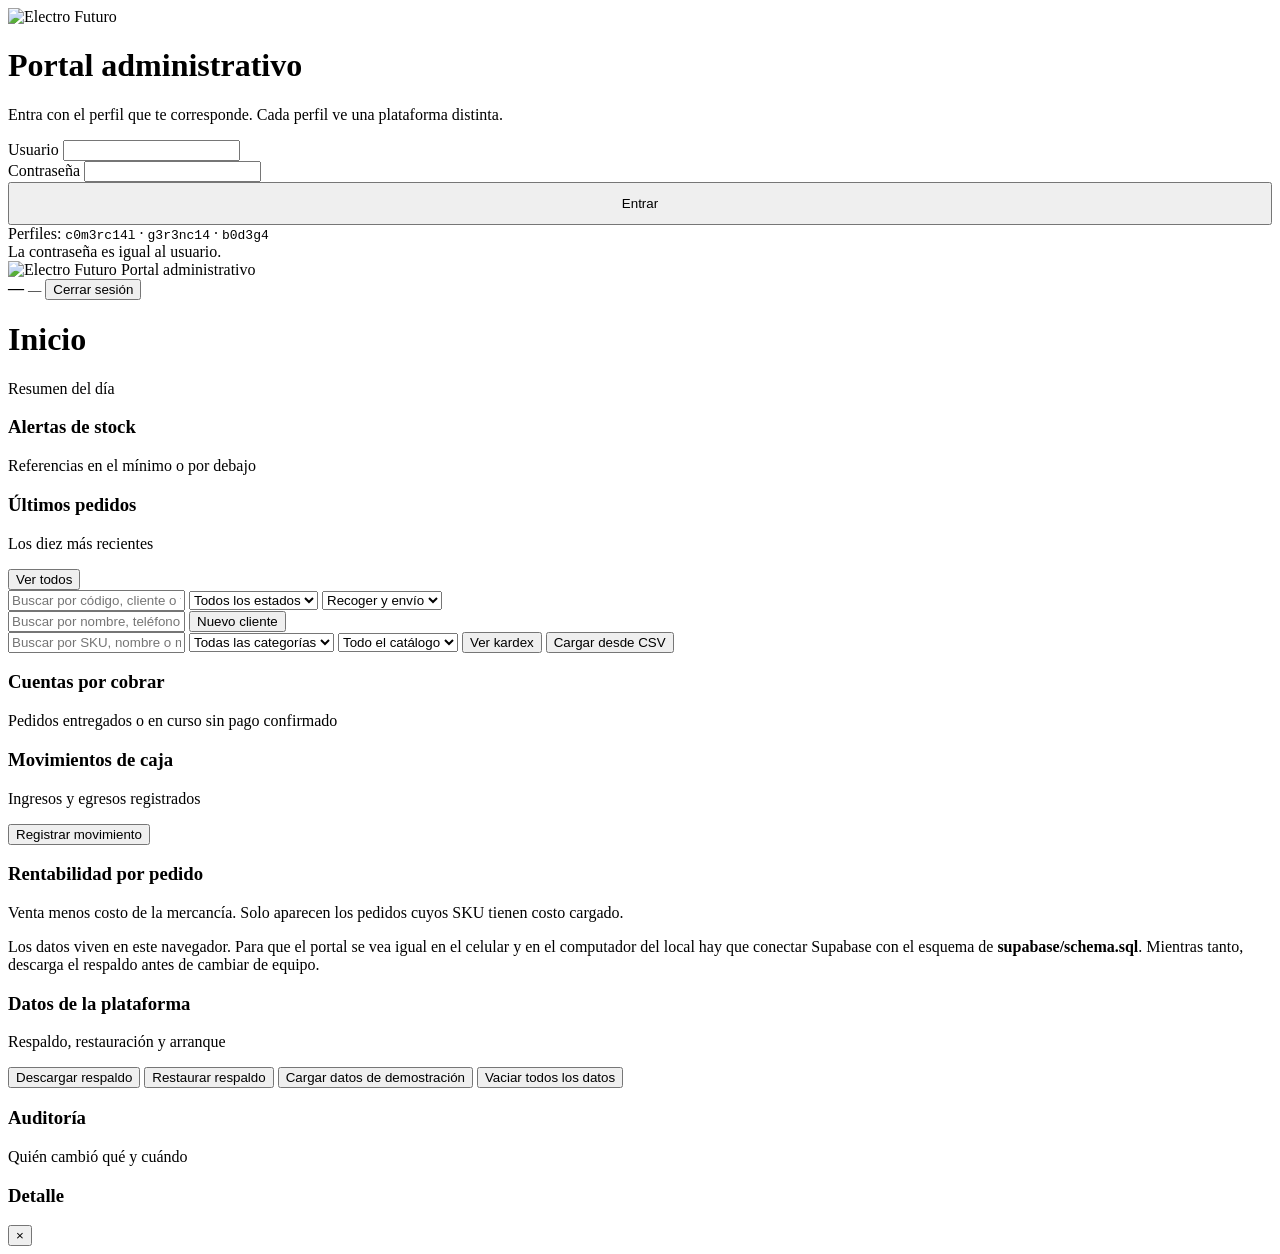
==== admin.html @ 3d5e19df "Add files via upload" ====
<!DOCTYPE html>
<html lang="es-CO">
<head>
<meta charset="UTF-8">
<meta name="viewport" content="width=device-width,initial-scale=1">
<meta name="robots" content="noindex,nofollow">
<title>Portal administrativo — Electro Futuro</title>
<link rel="icon" href="data:image/svg+xml,<svg xmlns='http://www.w3.org/2000/svg' viewBox='0 0 100 100'><circle cx='50' cy='50' r='48' fill='%2319C1D6'/><path d='M56 14 30 56h16l-4 30 28-44H54z' fill='white'/></svg>">
<link rel="preconnect" href="https://fonts.googleapis.com">
<link rel="preconnect" href="https://fonts.gstatic.com" crossorigin>
<link href="https://fonts.googleapis.com/css2?family=Space+Grotesk:wght@500;700&family=Inter:wght@400;500;600&family=JetBrains+Mono:wght@400;500&display=swap" rel="stylesheet">
<link rel="stylesheet" href="assets/css/portales.css">
</head>
<body>

<!-- ==================== INGRESO ==================== -->
<div class="acceso" id="acceso">
  <div class="acceso-caja">
    <img src="assets/img/marca/logo-nav.webp" alt="Electro Futuro">
    <h1>Portal administrativo</h1>
    <p>Entra con el perfil que te corresponde. Cada perfil ve una plataforma distinta.</p>
    <div class="acceso-error" id="acceso-error"></div>
    <div class="campo">
      <label for="u">Usuario</label>
      <input type="text" id="u" autocomplete="username" autocapitalize="off" spellcheck="false">
    </div>
    <div class="campo">
      <label for="c">Contraseña</label>
      <input type="password" id="c" autocomplete="current-password">
    </div>
    <button class="btn btn-p" id="entrar" style="width:100%;padding:12px">Entrar</button>
    <div class="pistas">
      Perfiles: <code>c0m3rc14l</code> · <code>g3r3nc14</code> · <code>b0d3g4</code><br>
      La contraseña es igual al usuario.
    </div>
  </div>
</div>

<!-- ==================== APLICACIÓN ==================== -->
<div class="app" id="app">
  <aside class="lateral">
    <div class="lateral-marca">
      <img src="assets/img/marca/logo-nav.webp" alt="Electro Futuro">
      <span>Portal administrativo</span>
    </div>
    <nav class="menu" id="menu"></nav>
    <div class="lateral-pie">
      <b id="s-nombre">—</b>
      <small id="s-rol">—</small>
      <button id="salir">Cerrar sesión</button>
    </div>
  </aside>

  <main class="principal">
    <header class="barra">
      <div>
        <h1 id="titulo">Inicio</h1>
        <p id="subtitulo">Resumen del día</p>
      </div>
      <div class="barra-acciones" id="acciones"></div>
    </header>
    <div class="contenido">

      <!-- INICIO -->
      <section class="vista activa" id="v-inicio">
        <div class="cifras" id="tablero"></div>
        <div class="tarjeta">
          <div class="tarjeta-cab"><div><h3>Alertas de stock</h3>
            <p>Referencias en el mínimo o por debajo</p></div></div>
          <div class="tarjeta-cuerpo pegado tabla-cont" id="tabla-alertas"></div>
        </div>
        <div class="tarjeta">
          <div class="tarjeta-cab"><div><h3>Últimos pedidos</h3>
            <p>Los diez más recientes</p></div>
            <button class="btn btn-l btn-x" data-ir="pedidos">Ver todos</button></div>
          <div class="tarjeta-cuerpo pegado tabla-cont" id="tabla-ultimos"></div>
        </div>
      </section>

      <!-- PEDIDOS -->
      <section class="vista" id="v-pedidos">
        <div class="filtros-fila">
          <input type="text" class="busca" id="q-pedidos" placeholder="Buscar por código, cliente o teléfono">
          <select id="f-estado" style="max-width:210px"><option value="">Todos los estados</option></select>
          <select id="f-entrega" style="max-width:180px">
            <option value="">Recoger y envío</option>
            <option value="recoger">Solo recoger</option>
            <option value="envio">Solo envío</option>
          </select>
        </div>
        <div class="tarjeta"><div class="tarjeta-cuerpo pegado tabla-cont" id="tabla-pedidos"></div></div>
      </section>

      <!-- CLIENTES -->
      <section class="vista" id="v-clientes">
        <div class="filtros-fila">
          <input type="text" class="busca" id="q-clientes" placeholder="Buscar por nombre, teléfono o documento">
          <button class="btn btn-p btn-x" id="nuevo-cliente">Nuevo cliente</button>
        </div>
        <div class="tarjeta"><div class="tarjeta-cuerpo pegado tabla-cont" id="tabla-clientes"></div></div>
      </section>

      <!-- INVENTARIO -->
      <section class="vista" id="v-inventario">
        <div class="aviso info" id="aviso-inventario"></div>
        <div class="filtros-fila">
          <input type="text" class="busca" id="q-inv" placeholder="Buscar por SKU, nombre o marca">
          <select id="f-cat-inv" style="max-width:190px"><option value="">Todas las categorías</option></select>
          <select id="f-inv" style="max-width:200px">
            <option value="">Todo el catálogo</option>
            <option value="alta">Con inventario</option>
            <option value="sin">Sin dar de alta</option>
            <option value="bajo">Bajo el mínimo</option>
          </select>
          <button class="btn btn-l btn-x" id="kardex-todo">Ver kardex</button>
          <button class="btn btn-l btn-x" id="importar-inv">Cargar desde CSV</button>
          <input type="file" id="archivo-csv" accept=".csv,text/csv" hidden>
        </div>
        <div class="tarjeta"><div class="tarjeta-cuerpo pegado tabla-cont" id="tabla-inv"></div></div>
      </section>

      <!-- CARTERA -->
      <section class="vista" id="v-cartera">
        <div class="cifras" id="cifras-cartera"></div>
        <div class="tarjeta">
          <div class="tarjeta-cab"><div><h3>Cuentas por cobrar</h3>
            <p>Pedidos entregados o en curso sin pago confirmado</p></div></div>
          <div class="tarjeta-cuerpo pegado tabla-cont" id="tabla-cartera"></div>
        </div>
      </section>

      <!-- FINANZAS -->
      <section class="vista" id="v-finanzas">
        <div class="cifras" id="cifras-finanzas"></div>
        <div class="tarjeta">
          <div class="tarjeta-cab">
            <div><h3>Movimientos de caja</h3><p>Ingresos y egresos registrados</p></div>
            <button class="btn btn-p btn-x" id="nuevo-mov">Registrar movimiento</button>
          </div>
          <div class="tarjeta-cuerpo pegado tabla-cont" id="tabla-caja"></div>
        </div>
        <div class="tarjeta">
          <div class="tarjeta-cab"><div><h3>Rentabilidad por pedido</h3>
            <p>Venta menos costo de la mercancía. Solo aparecen los pedidos cuyos SKU tienen costo cargado.</p></div></div>
          <div class="tarjeta-cuerpo pegado tabla-cont" id="tabla-margen"></div>
        </div>
      </section>

      <!-- GARANTÍAS -->
      <section class="vista" id="v-garantias">
        <div class="tarjeta"><div class="tarjeta-cuerpo pegado tabla-cont" id="tabla-garantias"></div></div>
      </section>

      <!-- AJUSTES -->
      <section class="vista" id="v-ajustes">
        <div class="aviso alerta">
          Los datos viven en este navegador. Para que el portal se vea igual en el
          celular y en el computador del local hay que conectar Supabase con el
          esquema de <b>supabase/schema.sql</b>. Mientras tanto, descarga el respaldo
          antes de cambiar de equipo.
        </div>
        <div class="tarjeta">
          <div class="tarjeta-cab"><div><h3>Datos de la plataforma</h3>
            <p>Respaldo, restauración y arranque</p></div></div>
          <div class="tarjeta-cuerpo">
            <div class="barra-acciones">
              <button class="btn btn-l" id="exportar">Descargar respaldo</button>
              <button class="btn btn-l" id="restaurar">Restaurar respaldo</button>
              <input type="file" id="archivo-json" accept=".json,application/json" hidden>
              <button class="btn btn-l" id="demo">Cargar datos de demostración</button>
              <button class="btn btn-d" id="vaciar">Vaciar todos los datos</button>
            </div>
          </div>
        </div>
        <div class="tarjeta">
          <div class="tarjeta-cab"><div><h3>Auditoría</h3>
            <p>Quién cambió qué y cuándo</p></div></div>
          <div class="tarjeta-cuerpo pegado tabla-cont" id="tabla-auditoria"></div>
        </div>
      </section>

    </div>
  </main>
</div>

<!-- ==================== PANEL DE DETALLE ==================== -->
<div class="velo" id="velo"></div>
<aside class="panel" id="panel" aria-label="Detalle">
  <div class="panel-cab">
    <div><h3 id="panel-titulo">Detalle</h3><p id="panel-sub"></p></div>
    <button class="cerrar-x" id="panel-cerrar" aria-label="Cerrar">×</button>
  </div>
  <div class="panel-cuerpo" id="panel-cuerpo"></div>
  <div class="panel-pie" id="panel-pie"></div>
</aside>

<div class="aviso-flotante" id="aviso-flotante"></div>

<script src="assets/js/config.js"></script>
<script src="assets/js/datos.js"></script>
<script src="assets/js/admin.js"></script>
</body>
</html>
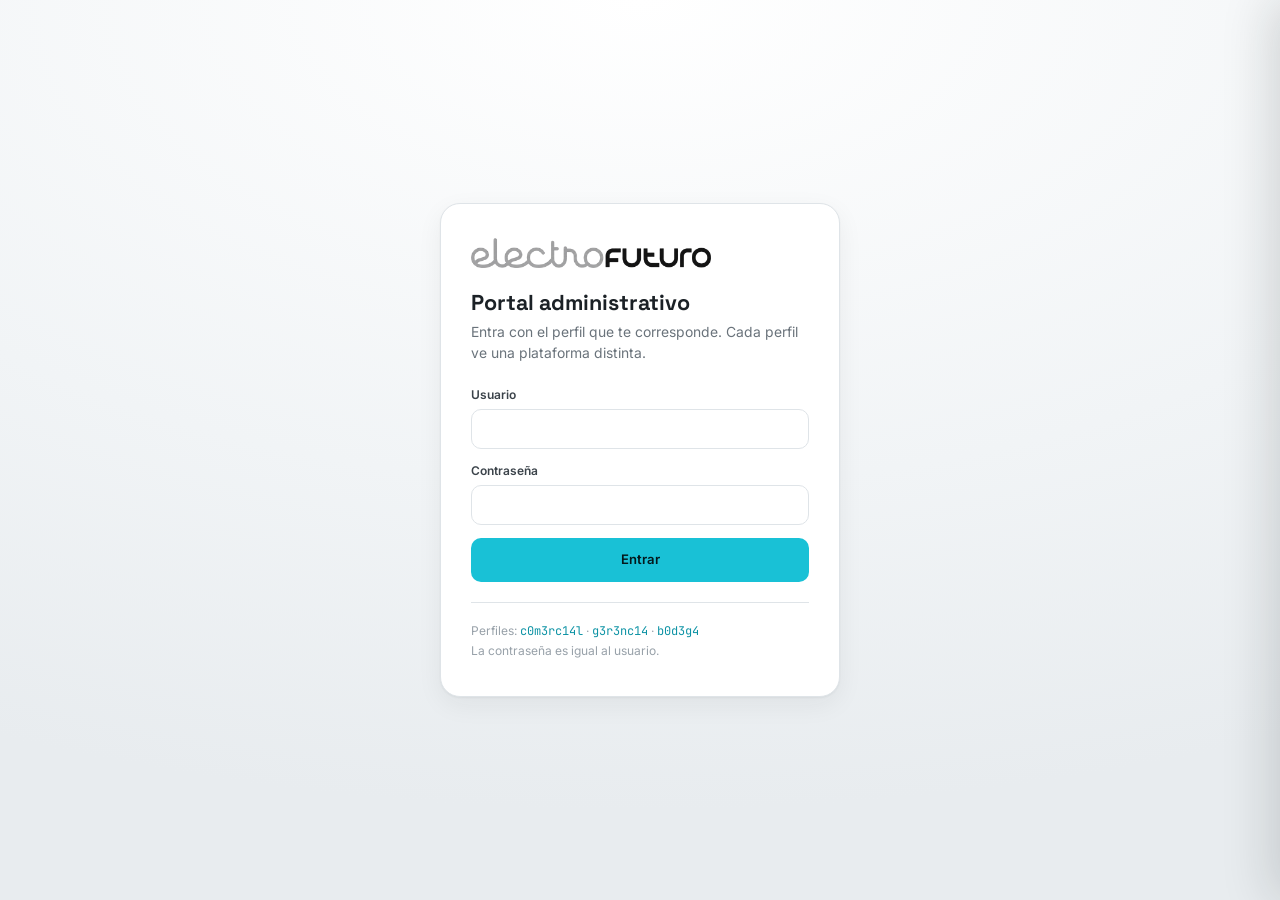
==== commit 298f34af: "Add files via upload" ====
--- a/admin.html
+++ b/admin.html
@@ -197,6 +197,7 @@
 <div class="aviso-flotante" id="aviso-flotante"></div>
 
 <script src="assets/js/config.js"></script>
+<script src="assets/js/productos.js"></script>
 <script src="assets/js/datos.js"></script>
 <script src="assets/js/admin.js"></script>
 </body>
--- a/assets/css/portales.css
+++ b/assets/css/portales.css
@@ -0,0 +1,227 @@
+/* ============================================================
+   ELECTRO FUTURO — portales.css
+   Estilos del portal administrativo y del portal de clientes.
+   Independiente de estilos.css: estas páginas no cargan el sitio.
+   ============================================================ */
+:root{
+  --blanco:#FFFFFF; --nieve:#FAFBFC; --niebla:#F1F4F6; --perla:#E8ECEF;
+  --linea:#DFE4E8; --gris-suave:#98A1A9; --gris:#6A737B; --grafito:#3B434A;
+  --tinta:#1B2126; --carbon:#10161A;
+  --cian:#19C1D6; --cian-hondo:#0E93A5; --cian-brisa:#E7F8FB; --cian-humo:rgba(25,193,214,.12);
+  --rojo:#E0435A; --ambar:#E0952B; --verde:#1FA971;
+  --display:'Space Grotesk',system-ui,sans-serif;
+  --body:'Inter',system-ui,sans-serif;
+  --mono:'JetBrains Mono',ui-monospace,monospace;
+  --r:12px; --r-lg:18px;
+  --sombra:0 1px 2px rgba(27,33,38,.05),0 8px 26px rgba(27,33,38,.06);
+  --ease:cubic-bezier(.22,1,.36,1);
+}
+*,*::before,*::after{box-sizing:border-box}
+body{margin:0;font-family:var(--body);color:var(--tinta);background:var(--niebla);
+  -webkit-font-smoothing:antialiased;line-height:1.5;font-size:14px}
+img{max-width:100%;display:block}
+a{color:inherit;text-decoration:none}
+button,input,select,textarea{font:inherit;color:inherit}
+button{cursor:pointer;border:0;background:none}
+:focus-visible{outline:2px solid var(--cian);outline-offset:2px}
+h1,h2,h3,h4,h5{font-family:var(--display);margin:0;line-height:1.2}
+table{border-collapse:collapse;width:100%}
+
+/* ---------- Ingreso ---------- */
+.acceso{min-height:100dvh;display:grid;place-items:center;padding:22px;
+  background:radial-gradient(120% 90% at 50% 0%,#fff 0%,var(--niebla) 60%,var(--perla) 100%)}
+.acceso-caja{width:min(400px,100%);background:#fff;border:1px solid var(--linea);
+  border-radius:20px;padding:34px 30px;box-shadow:var(--sombra)}
+.acceso-caja img{height:30px;margin-bottom:22px}
+.acceso-caja h1{font-size:1.35rem;margin-bottom:6px}
+.acceso-caja>p{color:var(--gris);margin:0 0 22px;font-size:.87rem}
+.acceso-error{background:rgba(224,67,90,.08);color:var(--rojo);border-radius:10px;
+  padding:10px 13px;font-size:.82rem;margin-bottom:14px;display:none}
+.acceso-error.visible{display:block}
+.pistas{margin-top:20px;padding-top:18px;border-top:1px solid var(--linea);
+  font-size:.75rem;color:var(--gris-suave);line-height:1.7}
+.pistas code{font-family:var(--mono);color:var(--cian-hondo)}
+
+/* ---------- Estructura ---------- */
+.app{display:none;grid-template-columns:236px 1fr;min-height:100dvh}
+.app.activa{display:grid}
+.lateral{background:var(--carbon);color:rgba(255,255,255,.72);
+  display:flex;flex-direction:column;position:sticky;top:0;height:100dvh}
+.lateral-marca{padding:20px 20px 16px;border-bottom:1px solid rgba(255,255,255,.09)}
+.lateral-marca img{height:22px;filter:brightness(0) invert(1);opacity:.94}
+.lateral-marca span{display:block;font-family:var(--mono);font-size:.58rem;
+  letter-spacing:.18em;text-transform:uppercase;color:var(--cian);margin-top:9px}
+.menu{padding:14px 12px;flex:1;overflow-y:auto}
+.menu button{width:100%;text-align:left;padding:10px 13px;border-radius:10px;
+  display:flex;align-items:center;gap:10px;font-size:.85rem;color:rgba(255,255,255,.7);
+  transition:.18s var(--ease);margin-bottom:2px}
+.menu button i{font-style:normal;width:18px;text-align:center;opacity:.85}
+.menu button:hover{background:rgba(255,255,255,.07);color:#fff}
+.menu button.activo{background:var(--cian);color:#04191C;font-weight:600}
+.menu button.activo i{opacity:1}
+.menu .grupo{font-family:var(--mono);font-size:.55rem;letter-spacing:.16em;
+  text-transform:uppercase;color:rgba(255,255,255,.32);padding:16px 13px 7px}
+.lateral-pie{padding:14px;border-top:1px solid rgba(255,255,255,.09);font-size:.78rem}
+.lateral-pie b{color:#fff;display:block}
+.lateral-pie small{color:var(--cian);font-family:var(--mono);font-size:.6rem;
+  letter-spacing:.1em;text-transform:uppercase}
+.lateral-pie button{margin-top:11px;width:100%;padding:8px;border-radius:9px;
+  background:rgba(255,255,255,.09);color:#fff;font-size:.78rem}
+.lateral-pie button:hover{background:rgba(224,67,90,.85)}
+
+.principal{min-width:0;display:flex;flex-direction:column}
+.barra{background:#fff;border-bottom:1px solid var(--linea);padding:16px 26px;
+  display:flex;align-items:center;justify-content:space-between;gap:16px;
+  position:sticky;top:0;z-index:20}
+.barra h1{font-size:1.15rem}
+.barra p{margin:2px 0 0;color:var(--gris);font-size:.8rem}
+.barra-acciones{display:flex;gap:9px;flex-wrap:wrap}
+.contenido{padding:22px 26px 60px;max-width:1500px;width:100%}
+.vista{display:none}
+.vista.activa{display:block}
+
+/* ---------- Piezas ---------- */
+.btn{display:inline-flex;align-items:center;justify-content:center;gap:7px;
+  padding:9px 15px;border-radius:10px;font-size:.82rem;font-weight:600;
+  transition:.18s var(--ease);white-space:nowrap}
+.btn-p{background:var(--cian);color:#04191C}
+.btn-p:hover{background:var(--cian-hondo);color:#fff}
+.btn-l{background:#fff;border:1px solid var(--linea);color:var(--grafito)}
+.btn-l:hover{border-color:var(--cian);color:var(--cian-hondo)}
+.btn-d{background:#fff;border:1px solid rgba(224,67,90,.35);color:var(--rojo)}
+.btn-d:hover{background:var(--rojo);color:#fff}
+.btn-x{padding:6px 10px;font-size:.75rem}
+.btn:disabled{opacity:.45;cursor:not-allowed}
+
+.tarjeta{background:#fff;border:1px solid var(--linea);border-radius:var(--r-lg);
+  box-shadow:var(--sombra);margin-bottom:18px;overflow:hidden}
+.tarjeta-cab{padding:16px 20px;border-bottom:1px solid var(--linea);
+  display:flex;align-items:center;justify-content:space-between;gap:14px;flex-wrap:wrap}
+.tarjeta-cab h3{font-size:.98rem}
+.tarjeta-cab p{margin:2px 0 0;font-size:.78rem;color:var(--gris)}
+.tarjeta-cuerpo{padding:18px 20px}
+.tarjeta-cuerpo.pegado{padding:0}
+
+.cifras{display:grid;grid-template-columns:repeat(auto-fit,minmax(190px,1fr));gap:14px;margin-bottom:20px}
+.cifra{background:#fff;border:1px solid var(--linea);border-radius:var(--r-lg);padding:17px 19px;
+  position:relative;overflow:hidden}
+.cifra::before{content:"";position:absolute;top:0;left:0;right:0;height:2px;background:var(--cian)}
+.cifra.alerta::before{background:var(--rojo)}
+.cifra.ok::before{background:var(--verde)}
+.cifra span{font-family:var(--mono);font-size:.58rem;letter-spacing:.14em;
+  text-transform:uppercase;color:var(--gris-suave);display:block;margin-bottom:7px}
+.cifra b{font-family:var(--display);font-size:1.65rem;font-weight:700;letter-spacing:-.02em;display:block}
+.cifra small{color:var(--gris);font-size:.75rem;display:block;margin-top:3px}
+
+.tabla-cont{overflow-x:auto}
+table th{text-align:left;font-family:var(--mono);font-size:.58rem;letter-spacing:.13em;
+  text-transform:uppercase;color:var(--gris-suave);font-weight:500;
+  padding:11px 14px;background:var(--nieve);border-bottom:1px solid var(--linea);white-space:nowrap}
+table td{padding:11px 14px;border-bottom:1px solid var(--linea);font-size:.83rem;vertical-align:middle}
+tbody tr:hover{background:var(--nieve)}
+tbody tr:last-child td{border-bottom:0}
+td.num,th.num{text-align:right;font-family:var(--mono);font-size:.8rem}
+td.sku{font-family:var(--mono);font-size:.72rem;color:var(--gris);white-space:nowrap}
+td.acc{text-align:right;white-space:nowrap}
+
+.pill{display:inline-block;padding:3px 9px;border-radius:100px;font-size:.68rem;
+  font-weight:600;white-space:nowrap;border:1px solid transparent}
+.pill.gris{background:var(--niebla);color:var(--gris);border-color:var(--linea)}
+.pill.cian{background:var(--cian-humo);color:var(--cian-hondo)}
+.pill.verde{background:rgba(31,169,113,.12);color:#137a51}
+.pill.ambar{background:rgba(224,149,43,.14);color:#96631a}
+.pill.rojo{background:rgba(224,67,90,.11);color:var(--rojo)}
+
+.filtros-fila{display:flex;gap:9px;flex-wrap:wrap;align-items:center;margin-bottom:15px}
+input[type=text],input[type=number],input[type=date],input[type=password],select,textarea{
+  padding:9px 12px;border:1px solid var(--linea);border-radius:10px;background:#fff;
+  font-size:.84rem;width:100%;transition:.18s}
+input:focus,select:focus,textarea:focus{border-color:var(--cian);
+  box-shadow:0 0 0 3px var(--cian-humo);outline:none}
+.busca{max-width:290px}
+.campo{margin-bottom:13px}
+.campo label{display:block;font-size:.75rem;font-weight:600;color:var(--grafito);margin-bottom:5px}
+.campo small{display:block;color:var(--gris-suave);font-size:.72rem;margin-top:4px}
+.rejilla{display:grid;grid-template-columns:1fr 1fr;gap:0 14px}
+.rejilla-3{display:grid;grid-template-columns:repeat(3,1fr);gap:0 14px}
+input.mini{padding:6px 9px;font-size:.8rem;text-align:right;max-width:88px}
+
+.vacio-est{padding:44px 20px;text-align:center;color:var(--gris)}
+.vacio-est h4{font-size:1rem;margin-bottom:6px;color:var(--tinta)}
+.vacio-est p{margin:0 0 16px;font-size:.85rem}
+
+/* ---------- Panel lateral (detalle) ---------- */
+.velo{position:fixed;inset:0;background:rgba(16,22,26,.5);backdrop-filter:blur(4px);
+  z-index:60;opacity:0;pointer-events:none;transition:opacity .25s var(--ease)}
+.velo.abierto{opacity:1;pointer-events:auto}
+.panel{position:fixed;top:0;right:0;bottom:0;width:min(520px,100%);background:#fff;z-index:70;
+  transform:translateX(102%);transition:transform .3s var(--ease);
+  display:flex;flex-direction:column;box-shadow:-18px 0 48px rgba(16,22,26,.16)}
+.panel.abierto{transform:none}
+.panel-cab{padding:18px 22px;border-bottom:1px solid var(--linea);
+  display:flex;align-items:flex-start;justify-content:space-between;gap:14px}
+.panel-cab h3{font-size:1.05rem}
+.panel-cab p{margin:3px 0 0;font-size:.78rem;color:var(--gris);font-family:var(--mono)}
+.panel-cuerpo{padding:20px 22px 40px;overflow-y:auto;flex:1}
+.panel-pie{padding:14px 22px;border-top:1px solid var(--linea);background:var(--nieve);
+  display:flex;gap:9px;flex-wrap:wrap}
+.cerrar-x{width:32px;height:32px;border-radius:9px;background:var(--niebla);
+  color:var(--gris);font-size:1.1rem;line-height:1;flex:0 0 32px}
+.cerrar-x:hover{background:var(--perla);color:var(--tinta)}
+
+.dl{display:grid;grid-template-columns:auto 1fr;gap:8px 16px;font-size:.83rem;margin:0 0 20px}
+.dl dt{color:var(--gris)}
+.dl dd{margin:0;text-align:right;font-weight:500}
+
+.linea-tiempo{list-style:none;margin:0;padding:0 0 0 20px;border-left:2px solid var(--linea)}
+.linea-tiempo li{position:relative;padding:0 0 18px 14px;font-size:.82rem}
+.linea-tiempo li::before{content:"";position:absolute;left:-27px;top:4px;width:11px;height:11px;
+  border-radius:50%;background:#fff;border:2px solid var(--linea)}
+.linea-tiempo li.hecho::before{background:var(--cian);border-color:var(--cian)}
+.linea-tiempo b{display:block}
+.linea-tiempo small{color:var(--gris);font-family:var(--mono);font-size:.68rem}
+.linea-tiempo em{display:block;font-style:normal;color:var(--gris);margin-top:2px}
+
+.aviso{padding:13px 16px;border-radius:var(--r);font-size:.81rem;line-height:1.55;margin-bottom:16px}
+.aviso.info{background:var(--cian-brisa);color:#0a6d7b}
+.aviso.alerta{background:rgba(224,149,43,.12);color:#8a5b16}
+.aviso.error{background:rgba(224,67,90,.09);color:var(--rojo)}
+
+.aviso-flotante{position:fixed;left:50%;bottom:26px;transform:translateX(-50%) translateY(20px);
+  background:var(--carbon);color:#fff;padding:12px 20px;border-radius:100px;font-size:.83rem;
+  z-index:200;opacity:0;pointer-events:none;transition:.28s var(--ease);max-width:90vw;text-align:center}
+.aviso-flotante.visible{opacity:1;transform:translateX(-50%)}
+
+/* ---------- Portal de clientes ---------- */
+.cliente-cab{background:#fff;border-bottom:1px solid var(--linea);padding:15px 22px;
+  display:flex;align-items:center;justify-content:space-between;gap:16px;position:sticky;top:0;z-index:20}
+.cliente-cab img{height:24px}
+.cliente-wrap{max-width:900px;margin:0 auto;padding:26px 20px 70px}
+.pestanas{display:flex;gap:6px;border-bottom:1px solid var(--linea);margin-bottom:22px;
+  overflow-x:auto;padding-bottom:1px}
+.pestanas button{padding:10px 15px;font-size:.85rem;font-weight:600;color:var(--gris);
+  border-bottom:2px solid transparent;white-space:nowrap}
+.pestanas button.activo{color:var(--cian-hondo);border-bottom-color:var(--cian)}
+.pedido-fila{display:flex;align-items:center;justify-content:space-between;gap:14px;
+  padding:15px 18px;border-bottom:1px solid var(--linea);flex-wrap:wrap}
+.pedido-fila:last-child{border-bottom:0}
+.pedido-fila:hover{background:var(--nieve)}
+.pedido-fila b{font-family:var(--mono);font-size:.82rem}
+.pedido-fila .meta{font-size:.78rem;color:var(--gris)}
+
+@media(max-width:900px){
+  .app.activa{grid-template-columns:1fr}
+  .lateral{position:static;height:auto;flex-direction:row;align-items:center;
+    overflow-x:auto;gap:8px;padding:0 12px}
+  .lateral-marca{border:0;padding:12px 8px 12px 0;flex:0 0 auto}
+  .lateral-marca span{display:none}
+  .menu{display:flex;padding:0;gap:6px;flex:1}
+  .menu button{white-space:nowrap;margin:0;padding:9px 12px}
+  .menu .grupo{display:none}
+  .lateral-pie{border:0;flex:0 0 auto;padding:8px}
+  .lateral-pie b,.lateral-pie small{display:none}
+  .lateral-pie button{margin:0;padding:8px 12px}
+  .contenido,.barra{padding-left:16px;padding-right:16px}
+  .rejilla,.rejilla-3{grid-template-columns:1fr}
+}
+@media print{.lateral,.barra-acciones,.panel-pie{display:none}}
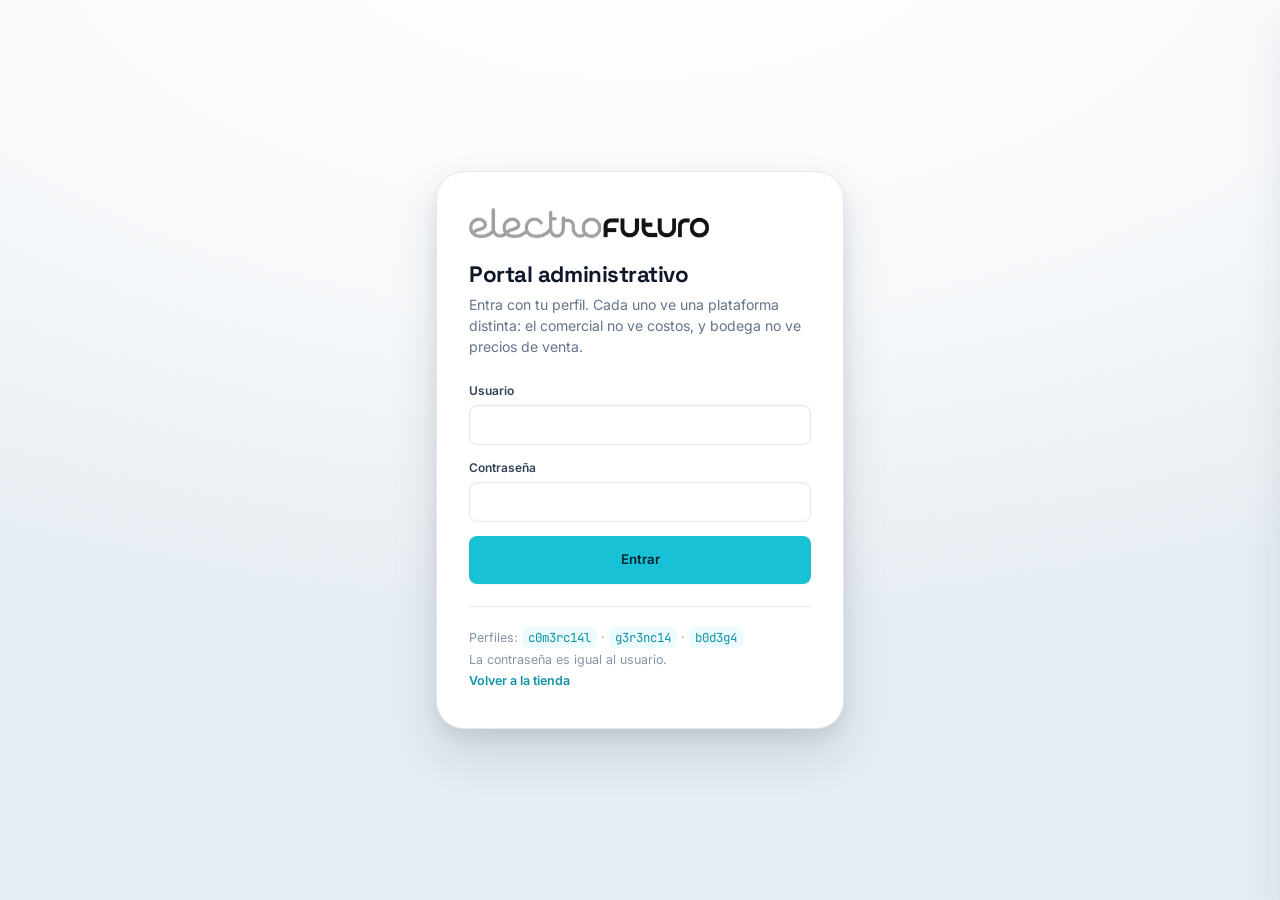
==== commit da8a2373: "Add files via upload" ====
--- a/admin.html
+++ b/admin.html
@@ -2,13 +2,14 @@
 <html lang="es-CO">
 <head>
 <meta charset="UTF-8">
-<meta name="viewport" content="width=device-width,initial-scale=1">
+<meta name="viewport" content="width=device-width,initial-scale=1,viewport-fit=cover">
 <meta name="robots" content="noindex,nofollow">
+<meta name="theme-color" content="#0F172A">
 <title>Portal administrativo — Electro Futuro</title>
 <link rel="icon" href="data:image/svg+xml,<svg xmlns='http://www.w3.org/2000/svg' viewBox='0 0 100 100'><circle cx='50' cy='50' r='48' fill='%2319C1D6'/><path d='M56 14 30 56h16l-4 30 28-44H54z' fill='white'/></svg>">
 <link rel="preconnect" href="https://fonts.googleapis.com">
 <link rel="preconnect" href="https://fonts.gstatic.com" crossorigin>
-<link href="https://fonts.googleapis.com/css2?family=Space+Grotesk:wght@500;700&family=Inter:wght@400;500;600&family=JetBrains+Mono:wght@400;500&display=swap" rel="stylesheet">
+<link href="https://fonts.googleapis.com/css2?family=Space+Grotesk:wght@500;600;700&family=Inter:wght@400;500;600&family=JetBrains+Mono:wght@400;500;700&display=swap" rel="stylesheet">
 <link rel="stylesheet" href="assets/css/portales.css">
 </head>
 <body>
@@ -18,36 +19,51 @@
   <div class="acceso-caja">
     <img src="assets/img/marca/logo-nav.webp" alt="Electro Futuro">
     <h1>Portal administrativo</h1>
-    <p>Entra con el perfil que te corresponde. Cada perfil ve una plataforma distinta.</p>
+    <p>Entra con tu perfil. Cada uno ve una plataforma distinta: el comercial no ve costos, y bodega no ve precios de venta.</p>
     <div class="acceso-error" id="acceso-error"></div>
     <div class="campo">
       <label for="u">Usuario</label>
-      <input type="text" id="u" autocomplete="username" autocapitalize="off" spellcheck="false">
+      <input type="text" id="u" autocomplete="username" autocapitalize="off" spellcheck="false" inputmode="text">
     </div>
     <div class="campo">
       <label for="c">Contraseña</label>
       <input type="password" id="c" autocomplete="current-password">
     </div>
-    <button class="btn btn-p" id="entrar" style="width:100%;padding:12px">Entrar</button>
+    <button class="btn btn-p btn-bloque" id="entrar" style="padding:13px">Entrar</button>
     <div class="pistas">
       Perfiles: <code>c0m3rc14l</code> · <code>g3r3nc14</code> · <code>b0d3g4</code><br>
-      La contraseña es igual al usuario.
+      La contraseña es igual al usuario.<br>
+      <a href="index.html" style="color:var(--cyan-700);font-weight:600">Volver a la tienda</a>
     </div>
   </div>
 </div>
 
 <!-- ==================== APLICACIÓN ==================== -->
 <div class="app" id="app">
+
   <aside class="lateral">
     <div class="lateral-marca">
       <img src="assets/img/marca/logo-nav.webp" alt="Electro Futuro">
-      <span>Portal administrativo</span>
+      <span class="txt"><span class="perfil" id="perfil-etiqueta">—</span></span>
+      <button class="plegar" id="plegar" aria-label="Plegar el menú" title="Plegar">
+        <svg viewBox="0 0 24 24" width="16" height="16" fill="none" stroke="currentColor"
+          stroke-width="2" stroke-linecap="round" stroke-linejoin="round"><path d="M15 6l-6 6 6 6"/></svg>
+      </button>
     </div>
-    <nav class="menu" id="menu"></nav>
+    <nav class="menu" id="menu" aria-label="Módulos"></nav>
     <div class="lateral-pie">
-      <b id="s-nombre">—</b>
-      <small id="s-rol">—</small>
-      <button id="salir">Cerrar sesión</button>
+      <a href="index.html" target="_blank" rel="noopener">
+        <svg viewBox="0 0 24 24" width="17" height="17" fill="none" stroke="currentColor"
+          stroke-width="2" stroke-linecap="round" stroke-linejoin="round"><path d="M4 9h16l-1 11H5z"/><path d="M8 9V6a4 4 0 0 1 8 0v3"/></svg>
+        <span class="txt">Ver la tienda</span></a>
+      <button class="salir" id="salir">
+        <svg viewBox="0 0 24 24" width="17" height="17" fill="none" stroke="currentColor"
+          stroke-width="2" stroke-linecap="round" stroke-linejoin="round"><path d="M9 21H5a2 2 0 0 1-2-2V5a2 2 0 0 1 2-2h4"/><path d="M16 17l5-5-5-5"/><path d="M21 12H9"/></svg>
+        <span class="txt">Cerrar sesión</span></button>
+      <div class="tarjeta-usuario">
+        <span class="avatar" id="u-inicial">—</span>
+        <span class="txt"><b id="u-nombre">—</b><small id="u-rol">—</small></span>
+      </div>
     </div>
   </aside>
 
@@ -55,130 +71,35 @@
     <header class="barra">
       <div>
         <h1 id="titulo">Inicio</h1>
-        <p id="subtitulo">Resumen del día</p>
+        <p class="sub" id="subtitulo">Resumen del día</p>
       </div>
-      <div class="barra-acciones" id="acciones"></div>
+      <span class="barra-espacio"></span>
+      <div class="buscador-global">
+        <span class="lupa"><svg viewBox="0 0 24 24" width="16" height="16" fill="none" stroke="currentColor"
+          stroke-width="2" stroke-linecap="round"><circle cx="11" cy="11" r="7"/><path d="m20 20-3.5-3.5"/></svg></span>
+        <input type="search" id="buscar-global" placeholder="Pedido, SKU o cliente" aria-label="Buscador global">
+        <kbd>Ctrl K</kbd>
+      </div>
+      <button class="icono-btn" id="campana" aria-label="Alertas" title="Alertas">
+        <svg viewBox="0 0 24 24" width="18" height="18" fill="none" stroke="currentColor"
+          stroke-width="2" stroke-linecap="round" stroke-linejoin="round"><path d="M12 4a6 6 0 0 0-6 6c0 4-1.5 5.5-1.5 5.5h15S18 14 18 10a6 6 0 0 0-6-6z"/><path d="M10.3 19a2 2 0 0 0 3.4 0"/></svg>
+        <span class="punto" id="campana-n" style="display:none">0</span>
+      </button>
     </header>
+
     <div class="contenido">
-
-      <!-- INICIO -->
-      <section class="vista activa" id="v-inicio">
-        <div class="cifras" id="tablero"></div>
-        <div class="tarjeta">
-          <div class="tarjeta-cab"><div><h3>Alertas de stock</h3>
-            <p>Referencias en el mínimo o por debajo</p></div></div>
-          <div class="tarjeta-cuerpo pegado tabla-cont" id="tabla-alertas"></div>
-        </div>
-        <div class="tarjeta">
-          <div class="tarjeta-cab"><div><h3>Últimos pedidos</h3>
-            <p>Los diez más recientes</p></div>
-            <button class="btn btn-l btn-x" data-ir="pedidos">Ver todos</button></div>
-          <div class="tarjeta-cuerpo pegado tabla-cont" id="tabla-ultimos"></div>
-        </div>
-      </section>
-
-      <!-- PEDIDOS -->
-      <section class="vista" id="v-pedidos">
-        <div class="filtros-fila">
-          <input type="text" class="busca" id="q-pedidos" placeholder="Buscar por código, cliente o teléfono">
-          <select id="f-estado" style="max-width:210px"><option value="">Todos los estados</option></select>
-          <select id="f-entrega" style="max-width:180px">
-            <option value="">Recoger y envío</option>
-            <option value="recoger">Solo recoger</option>
-            <option value="envio">Solo envío</option>
-          </select>
-        </div>
-        <div class="tarjeta"><div class="tarjeta-cuerpo pegado tabla-cont" id="tabla-pedidos"></div></div>
-      </section>
-
-      <!-- CLIENTES -->
-      <section class="vista" id="v-clientes">
-        <div class="filtros-fila">
-          <input type="text" class="busca" id="q-clientes" placeholder="Buscar por nombre, teléfono o documento">
-          <button class="btn btn-p btn-x" id="nuevo-cliente">Nuevo cliente</button>
-        </div>
-        <div class="tarjeta"><div class="tarjeta-cuerpo pegado tabla-cont" id="tabla-clientes"></div></div>
-      </section>
-
-      <!-- INVENTARIO -->
-      <section class="vista" id="v-inventario">
-        <div class="aviso info" id="aviso-inventario"></div>
-        <div class="filtros-fila">
-          <input type="text" class="busca" id="q-inv" placeholder="Buscar por SKU, nombre o marca">
-          <select id="f-cat-inv" style="max-width:190px"><option value="">Todas las categorías</option></select>
-          <select id="f-inv" style="max-width:200px">
-            <option value="">Todo el catálogo</option>
-            <option value="alta">Con inventario</option>
-            <option value="sin">Sin dar de alta</option>
-            <option value="bajo">Bajo el mínimo</option>
-          </select>
-          <button class="btn btn-l btn-x" id="kardex-todo">Ver kardex</button>
-          <button class="btn btn-l btn-x" id="importar-inv">Cargar desde CSV</button>
-          <input type="file" id="archivo-csv" accept=".csv,text/csv" hidden>
-        </div>
-        <div class="tarjeta"><div class="tarjeta-cuerpo pegado tabla-cont" id="tabla-inv"></div></div>
-      </section>
-
-      <!-- CARTERA -->
-      <section class="vista" id="v-cartera">
-        <div class="cifras" id="cifras-cartera"></div>
-        <div class="tarjeta">
-          <div class="tarjeta-cab"><div><h3>Cuentas por cobrar</h3>
-            <p>Pedidos entregados o en curso sin pago confirmado</p></div></div>
-          <div class="tarjeta-cuerpo pegado tabla-cont" id="tabla-cartera"></div>
-        </div>
-      </section>
-
-      <!-- FINANZAS -->
-      <section class="vista" id="v-finanzas">
-        <div class="cifras" id="cifras-finanzas"></div>
-        <div class="tarjeta">
-          <div class="tarjeta-cab">
-            <div><h3>Movimientos de caja</h3><p>Ingresos y egresos registrados</p></div>
-            <button class="btn btn-p btn-x" id="nuevo-mov">Registrar movimiento</button>
-          </div>
-          <div class="tarjeta-cuerpo pegado tabla-cont" id="tabla-caja"></div>
-        </div>
-        <div class="tarjeta">
-          <div class="tarjeta-cab"><div><h3>Rentabilidad por pedido</h3>
-            <p>Venta menos costo de la mercancía. Solo aparecen los pedidos cuyos SKU tienen costo cargado.</p></div></div>
-          <div class="tarjeta-cuerpo pegado tabla-cont" id="tabla-margen"></div>
-        </div>
-      </section>
-
-      <!-- GARANTÍAS -->
-      <section class="vista" id="v-garantias">
-        <div class="tarjeta"><div class="tarjeta-cuerpo pegado tabla-cont" id="tabla-garantias"></div></div>
-      </section>
-
-      <!-- AJUSTES -->
-      <section class="vista" id="v-ajustes">
-        <div class="aviso alerta">
-          Los datos viven en este navegador. Para que el portal se vea igual en el
-          celular y en el computador del local hay que conectar Supabase con el
-          esquema de <b>supabase/schema.sql</b>. Mientras tanto, descarga el respaldo
-          antes de cambiar de equipo.
-        </div>
-        <div class="tarjeta">
-          <div class="tarjeta-cab"><div><h3>Datos de la plataforma</h3>
-            <p>Respaldo, restauración y arranque</p></div></div>
-          <div class="tarjeta-cuerpo">
-            <div class="barra-acciones">
-              <button class="btn btn-l" id="exportar">Descargar respaldo</button>
-              <button class="btn btn-l" id="restaurar">Restaurar respaldo</button>
-              <input type="file" id="archivo-json" accept=".json,application/json" hidden>
-              <button class="btn btn-l" id="demo">Cargar datos de demostración</button>
-              <button class="btn btn-d" id="vaciar">Vaciar todos los datos</button>
-            </div>
-          </div>
-        </div>
-        <div class="tarjeta">
-          <div class="tarjeta-cab"><div><h3>Auditoría</h3>
-            <p>Quién cambió qué y cuándo</p></div></div>
-          <div class="tarjeta-cuerpo pegado tabla-cont" id="tabla-auditoria"></div>
-        </div>
-      </section>
-
+      <section class="vista activa" id="v-inicio"></section>
+      <section class="vista" id="v-pipeline"></section>
+      <section class="vista" id="v-lineas"></section>
+      <section class="vista" id="v-clientes"></section>
+      <section class="vista" id="v-inventario"></section>
+      <section class="vista" id="v-bodega"></section>
+      <section class="vista" id="v-compras"></section>
+      <section class="vista" id="v-cartera"></section>
+      <section class="vista" id="v-finanzas"></section>
+      <section class="vista" id="v-garantias"></section>
+      <section class="vista" id="v-alertas"></section>
+      <section class="vista" id="v-ajustes"></section>
     </div>
   </main>
 </div>
@@ -194,11 +115,13 @@
   <div class="panel-pie" id="panel-pie"></div>
 </aside>
 
-<div class="aviso-flotante" id="aviso-flotante"></div>
+<div class="toast" id="toast"></div>
 
 <script src="assets/js/config.js"></script>
 <script src="assets/js/productos.js"></script>
 <script src="assets/js/datos.js"></script>
+<script src="assets/js/admin-ui.js"></script>
+<script src="assets/js/admin-mod.js"></script>
 <script src="assets/js/admin.js"></script>
 </body>
 </html>
--- a/assets/css/portales.css
+++ b/assets/css/portales.css
@@ -1,227 +1,491 @@
 /* ============================================================
    ELECTRO FUTURO — portales.css
-   Estilos del portal administrativo y del portal de clientes.
-   Independiente de estilos.css: estas páginas no cargan el sitio.
-   ============================================================ */
+   Sistema de diseño del portal administrativo y del de clientes.
+   Todo pasa por tokens: ningún color, radio ni sombra escrito directo.
+   ============================================================ */
+
 :root{
-  --blanco:#FFFFFF; --nieve:#FAFBFC; --niebla:#F1F4F6; --perla:#E8ECEF;
-  --linea:#DFE4E8; --gris-suave:#98A1A9; --gris:#6A737B; --grafito:#3B434A;
-  --tinta:#1B2126; --carbon:#10161A;
-  --cian:#19C1D6; --cian-hondo:#0E93A5; --cian-brisa:#E7F8FB; --cian-humo:rgba(25,193,214,.12);
-  --rojo:#E0435A; --ambar:#E0952B; --verde:#1FA971;
-  --display:'Space Grotesk',system-ui,sans-serif;
-  --body:'Inter',system-ui,sans-serif;
+  /* --- Acento de marca --- */
+  --cyan-50:#ECFBFD;  --cyan-100:#D2F4F9; --cyan-300:#7FDEEB;
+  --cyan-600:#19C1D6; --cyan-700:#0E93A5; --cyan-900:#075F6C;
+
+  /* --- Superficies: nunca blanco puro de fondo --- */
+  --canvas:#F7F9FB;
+  --surface:#FFFFFF;
+  --surface-2:#F1F5F8;
+  --surface-3:#E6EDF2;
+  --sidebar:#0F172A;
+  --sidebar-2:#16213C;
+
+  /* --- Texto: nunca negro puro --- */
+  --ink-900:#0F172A; --ink-700:#334155; --ink-500:#64748B;
+  --ink-400:#8494A8; --ink-300:#94A3B8;
+  --on-dark:#E8EEF6; --on-dark-mute:#94A6BF;
+
+  --border:#E2E8F0;
+  --border-fuerte:#CBD5E1;
+
+  /* --- Semánticos --- */
+  --success:#10B981; --success-50:#E8F8F2;
+  --warning:#F59E0B; --warning-50:#FEF4E4;
+  --danger:#EF4444;  --danger-50:#FDECEC;
+  --info:#2563EB;    --info-50:#E8EFFD;
+
+  /* --- Radios --- */
+  --r-1:8px; --r-2:14px; --r-3:20px; --r-4:28px; --r-full:999px;
+
+  /* --- Sombras: teñidas del color del texto, nunca negro --- */
+  --sh-1:0 1px 2px rgba(15,23,42,.05);
+  --sh-2:0 2px 4px rgba(15,23,42,.04), 0 8px 20px rgba(15,23,42,.07);
+  --sh-3:0 8px 16px rgba(15,23,42,.07), 0 24px 48px rgba(15,23,42,.12);
+  --sh-acento:0 10px 28px rgba(25,193,214,.28);
+
+  /* --- Tipografía --- */
+  --display:'Space Grotesk',system-ui,-apple-system,sans-serif;
+  --body:'Inter',system-ui,-apple-system,sans-serif;
   --mono:'JetBrains Mono',ui-monospace,monospace;
-  --r:12px; --r-lg:18px;
-  --sombra:0 1px 2px rgba(27,33,38,.05),0 8px 26px rgba(27,33,38,.06);
+
+  /* --- Movimiento --- */
   --ease:cubic-bezier(.22,1,.36,1);
-}
+  --t-tap:.15s; --t-vista:.3s; --t-aparece:.55s;
+
+  --lateral:250px;
+  --lateral-min:76px;
+}
+
 *,*::before,*::after{box-sizing:border-box}
-body{margin:0;font-family:var(--body);color:var(--tinta);background:var(--niebla);
-  -webkit-font-smoothing:antialiased;line-height:1.5;font-size:14px}
+html{-webkit-text-size-adjust:100%}
+body{
+  margin:0;font-family:var(--body);font-size:14px;line-height:1.5;
+  color:var(--ink-900);background:var(--canvas);
+  -webkit-font-smoothing:antialiased;overflow-x:hidden;
+}
 img{max-width:100%;display:block}
 a{color:inherit;text-decoration:none}
 button,input,select,textarea{font:inherit;color:inherit}
-button{cursor:pointer;border:0;background:none}
-:focus-visible{outline:2px solid var(--cian);outline-offset:2px}
-h1,h2,h3,h4,h5{font-family:var(--display);margin:0;line-height:1.2}
-table{border-collapse:collapse;width:100%}
-
-/* ---------- Ingreso ---------- */
+button{cursor:pointer;border:0;background:none;padding:0}
+h1,h2,h3,h4,h5{font-family:var(--display);font-weight:700;letter-spacing:-.02em;margin:0;line-height:1.18}
+:focus-visible{outline:2px solid var(--cyan-600);outline-offset:2px;border-radius:var(--r-1)}
+/* Toda cifra alinea: sin esto las columnas de números bailan */
+.num,.cifra b,td.num,th.num,.mono,.kpi-v{font-variant-numeric:tabular-nums}
+.mono{font-family:var(--mono)}
+.oculto{display:none !important}
+
+/* ============================================================
+   INGRESO
+   ============================================================ */
 .acceso{min-height:100dvh;display:grid;place-items:center;padding:22px;
-  background:radial-gradient(120% 90% at 50% 0%,#fff 0%,var(--niebla) 60%,var(--perla) 100%)}
-.acceso-caja{width:min(400px,100%);background:#fff;border:1px solid var(--linea);
-  border-radius:20px;padding:34px 30px;box-shadow:var(--sombra)}
-.acceso-caja img{height:30px;margin-bottom:22px}
-.acceso-caja h1{font-size:1.35rem;margin-bottom:6px}
-.acceso-caja>p{color:var(--gris);margin:0 0 22px;font-size:.87rem}
-.acceso-error{background:rgba(224,67,90,.08);color:var(--rojo);border-radius:10px;
-  padding:10px 13px;font-size:.82rem;margin-bottom:14px;display:none}
+  background:radial-gradient(110% 80% at 50% -10%,var(--surface) 0%,var(--canvas) 55%,var(--surface-3) 100%)}
+.acceso-caja{width:min(408px,100%);background:var(--surface);border:1px solid var(--border);
+  border-radius:var(--r-4);padding:36px 32px;box-shadow:var(--sh-3)}
+.acceso-caja img{height:30px;margin-bottom:24px}
+.acceso-caja h1{font-size:1.4rem;margin-bottom:6px}
+.acceso-caja>p{color:var(--ink-500);margin:0 0 24px;font-size:.88rem}
+.acceso-error{background:var(--danger-50);color:var(--danger);border-radius:var(--r-1);
+  padding:11px 14px;font-size:.82rem;margin-bottom:16px;display:none}
 .acceso-error.visible{display:block}
-.pistas{margin-top:20px;padding-top:18px;border-top:1px solid var(--linea);
-  font-size:.75rem;color:var(--gris-suave);line-height:1.7}
-.pistas code{font-family:var(--mono);color:var(--cian-hondo)}
-
-/* ---------- Estructura ---------- */
-.app{display:none;grid-template-columns:236px 1fr;min-height:100dvh}
+.pistas{margin-top:22px;padding-top:20px;border-top:1px solid var(--border);
+  font-size:.78rem;color:var(--ink-400);line-height:1.75}
+.pistas code{font-family:var(--mono);color:var(--cyan-700);background:var(--cyan-50);
+  padding:2px 6px;border-radius:6px}
+
+/* ============================================================
+   ESTRUCTURA
+   ============================================================ */
+.app{display:none;grid-template-columns:var(--lateral) 1fr;min-height:100dvh}
 .app.activa{display:grid}
-.lateral{background:var(--carbon);color:rgba(255,255,255,.72);
-  display:flex;flex-direction:column;position:sticky;top:0;height:100dvh}
-.lateral-marca{padding:20px 20px 16px;border-bottom:1px solid rgba(255,255,255,.09)}
-.lateral-marca img{height:22px;filter:brightness(0) invert(1);opacity:.94}
-.lateral-marca span{display:block;font-family:var(--mono);font-size:.58rem;
-  letter-spacing:.18em;text-transform:uppercase;color:var(--cian);margin-top:9px}
-.menu{padding:14px 12px;flex:1;overflow-y:auto}
-.menu button{width:100%;text-align:left;padding:10px 13px;border-radius:10px;
-  display:flex;align-items:center;gap:10px;font-size:.85rem;color:rgba(255,255,255,.7);
-  transition:.18s var(--ease);margin-bottom:2px}
-.menu button i{font-style:normal;width:18px;text-align:center;opacity:.85}
-.menu button:hover{background:rgba(255,255,255,.07);color:#fff}
-.menu button.activo{background:var(--cian);color:#04191C;font-weight:600}
-.menu button.activo i{opacity:1}
-.menu .grupo{font-family:var(--mono);font-size:.55rem;letter-spacing:.16em;
-  text-transform:uppercase;color:rgba(255,255,255,.32);padding:16px 13px 7px}
-.lateral-pie{padding:14px;border-top:1px solid rgba(255,255,255,.09);font-size:.78rem}
-.lateral-pie b{color:#fff;display:block}
-.lateral-pie small{color:var(--cian);font-family:var(--mono);font-size:.6rem;
-  letter-spacing:.1em;text-transform:uppercase}
-.lateral-pie button{margin-top:11px;width:100%;padding:8px;border-radius:9px;
-  background:rgba(255,255,255,.09);color:#fff;font-size:.78rem}
-.lateral-pie button:hover{background:rgba(224,67,90,.85)}
+.app.plegada{grid-template-columns:var(--lateral-min) 1fr}
+
+.lateral{background:var(--sidebar);color:var(--on-dark-mute);display:flex;flex-direction:column;
+  position:sticky;top:0;height:100dvh;overflow:hidden}
+.lateral-marca{padding:18px 16px 14px;display:grid;grid-template-columns:1fr auto;
+  align-items:center;gap:4px 10px;border-bottom:1px solid rgba(255,255,255,.08)}
+.lateral-marca .txt{grid-column:1;min-width:0;overflow:hidden}
+.lateral-marca img{height:21px;filter:brightness(0) invert(1);opacity:.95;grid-column:1;grid-row:1}
+.lateral-marca .perfil{font-family:var(--mono);font-size:.52rem;letter-spacing:.14em;
+  text-transform:uppercase;color:var(--cyan-600);display:block;margin-top:6px;
+  white-space:nowrap;overflow:hidden;text-overflow:ellipsis}
+.plegada .lateral-marca .txt{display:none}
+.plegar{grid-row:1;grid-column:2;width:26px;height:26px;border-radius:var(--r-1);
+  color:var(--on-dark-mute);display:grid;place-items:center;transition:var(--t-tap) var(--ease)}
+.plegar:hover{background:rgba(255,255,255,.09);color:#fff}
+
+.menu{padding:8px 10px 12px;flex:1;overflow-y:auto;overflow-x:hidden}
+.menu::-webkit-scrollbar{width:5px}
+.menu::-webkit-scrollbar-thumb{background:rgba(255,255,255,.14);border-radius:99px}
+.menu .grupo{font-family:var(--mono);font-size:.54rem;letter-spacing:.17em;text-transform:uppercase;
+  color:rgba(255,255,255,.3);padding:14px 12px 7px;white-space:nowrap}
+.menu .grupo:first-child{padding-top:12px}
+.plegada .menu .grupo{opacity:0;height:14px;padding:6px 0}
+.menu button{width:100%;text-align:left;padding:9px 12px;border-radius:var(--r-1);
+  display:flex;align-items:center;gap:11px;font-size:.855rem;color:var(--on-dark-mute);
+  transition:background var(--t-tap) var(--ease),color var(--t-tap) var(--ease);
+  margin-bottom:2px;position:relative;white-space:nowrap}
+.menu button svg{width:18px;height:18px;flex:0 0 18px;stroke-width:2}
+.menu button:hover{background:rgba(255,255,255,.07);color:var(--on-dark)}
+.menu button.activo{background:var(--cyan-600);color:#04222A;font-weight:600}
+.menu .pend{margin-left:auto;min-width:19px;height:19px;padding:0 5px;border-radius:var(--r-full);
+  background:var(--danger);color:#fff;font-size:.63rem;font-weight:700;display:grid;place-items:center;
+  font-variant-numeric:tabular-nums}
+.plegada .menu button .txt,.plegada .menu .pend{display:none}
+.plegada .menu button{justify-content:center;padding:10px 0}
+
+.lateral-pie{padding:12px;border-top:1px solid rgba(255,255,255,.08)}
+.lateral-pie a,.lateral-pie button{width:100%;display:flex;align-items:center;gap:10px;
+  padding:8px 12px;border-radius:var(--r-1);font-size:.82rem;color:var(--on-dark-mute);
+  transition:var(--t-tap) var(--ease)}
+.lateral-pie a:hover{background:rgba(255,255,255,.08);color:#fff}
+.lateral-pie .salir:hover{background:rgba(239,68,68,.85);color:#fff}
+.tarjeta-usuario{margin-top:10px;padding:11px 12px;border-radius:var(--r-2);
+  background:var(--sidebar-2);display:flex;align-items:center;gap:10px}
+.avatar{width:32px;height:32px;border-radius:var(--r-full);background:var(--cyan-600);
+  color:#04222A;display:grid;place-items:center;font-weight:700;font-size:.8rem;flex:0 0 32px}
+.tarjeta-usuario b{color:#fff;font-size:.82rem;display:block;line-height:1.2}
+.tarjeta-usuario small{color:var(--cyan-300);font-family:var(--mono);font-size:.58rem;
+  letter-spacing:.12em;text-transform:uppercase}
+.plegada .tarjeta-usuario .txt,.plegada .lateral-pie .txt{display:none}
+.plegada .tarjeta-usuario{justify-content:center;padding:8px}
 
 .principal{min-width:0;display:flex;flex-direction:column}
-.barra{background:#fff;border-bottom:1px solid var(--linea);padding:16px 26px;
-  display:flex;align-items:center;justify-content:space-between;gap:16px;
-  position:sticky;top:0;z-index:20}
-.barra h1{font-size:1.15rem}
-.barra p{margin:2px 0 0;color:var(--gris);font-size:.8rem}
-.barra-acciones{display:flex;gap:9px;flex-wrap:wrap}
-.contenido{padding:22px 26px 60px;max-width:1500px;width:100%}
+.barra{background:rgba(255,255,255,.88);backdrop-filter:saturate(180%) blur(12px);
+  border-bottom:1px solid var(--border);padding:13px 24px;display:flex;align-items:center;
+  gap:14px;position:sticky;top:0;z-index:30}
+.barra h1{font-size:1.1rem}
+.barra .sub{margin:2px 0 0;color:var(--ink-500);font-size:.78rem}
+.barra-espacio{flex:1}
+.buscador-global{position:relative;max-width:300px;flex:1 1 180px}
+.buscador-global input{padding-left:34px;padding-right:44px}
+.buscador-global .lupa{position:absolute;left:11px;top:50%;transform:translateY(-50%);
+  color:var(--ink-400);pointer-events:none;display:grid}
+.buscador-global kbd{position:absolute;right:9px;top:50%;transform:translateY(-50%);
+  font-family:var(--mono);font-size:.6rem;color:var(--ink-400);background:var(--surface-2);
+  border:1px solid var(--border);border-radius:5px;padding:2px 5px;pointer-events:none}
+.icono-btn{width:36px;height:36px;border-radius:var(--r-1);display:grid;place-items:center;
+  color:var(--ink-500);border:1.5px solid var(--border);background:var(--surface);
+  transition:var(--t-tap) var(--ease);position:relative;flex:0 0 auto}
+.icono-btn:hover{border-color:var(--cyan-600);color:var(--cyan-700);background:var(--cyan-50)}
+.icono-btn .punto{position:absolute;top:-4px;right:-4px;min-width:17px;height:17px;padding:0 4px;
+  border-radius:var(--r-full);background:var(--danger);color:#fff;font-size:.6rem;font-weight:700;
+  display:grid;place-items:center}
+.contenido{padding:22px 24px 72px;width:100%;max-width:1560px}
 .vista{display:none}
 .vista.activa{display:block}
 
-/* ---------- Piezas ---------- */
+/* ============================================================
+   COMPONENTES
+   ============================================================ */
 .btn{display:inline-flex;align-items:center;justify-content:center;gap:7px;
-  padding:9px 15px;border-radius:10px;font-size:.82rem;font-weight:600;
-  transition:.18s var(--ease);white-space:nowrap}
-.btn-p{background:var(--cian);color:#04191C}
-.btn-p:hover{background:var(--cian-hondo);color:#fff}
-.btn-l{background:#fff;border:1px solid var(--linea);color:var(--grafito)}
-.btn-l:hover{border-color:var(--cian);color:var(--cian-hondo)}
-.btn-d{background:#fff;border:1px solid rgba(224,67,90,.35);color:var(--rojo)}
-.btn-d:hover{background:var(--rojo);color:#fff}
-.btn-x{padding:6px 10px;font-size:.75rem}
+  padding:9px 16px;border-radius:var(--r-1);font-size:.83rem;font-weight:600;
+  transition:transform var(--t-tap) var(--ease),background var(--t-tap) var(--ease),
+             border-color var(--t-tap) var(--ease),box-shadow var(--t-tap) var(--ease);
+  white-space:nowrap;border:1.5px solid transparent;min-height:38px}
+.btn svg{width:16px;height:16px;stroke-width:2}
+.btn-p{background:var(--cyan-600);color:#04222A;box-shadow:var(--sh-1)}
+.btn-p:hover{background:var(--cyan-700);color:#fff;box-shadow:var(--sh-acento)}
+.btn-l{background:var(--surface);border-color:var(--border);color:var(--ink-700)}
+.btn-l:hover{border-color:var(--cyan-600);color:var(--cyan-700);background:var(--cyan-50)}
+.btn-d{background:var(--surface);border-color:rgba(239,68,68,.35);color:var(--danger)}
+.btn-d:hover{background:var(--danger);color:#fff;border-color:var(--danger)}
+.btn-wa{background:#25D366;color:#04231A}
+.btn-wa:hover{background:#1EB456;color:#fff}
+.btn-x{padding:6px 11px;font-size:.76rem;min-height:32px}
 .btn:disabled{opacity:.45;cursor:not-allowed}
-
-.tarjeta{background:#fff;border:1px solid var(--linea);border-radius:var(--r-lg);
-  box-shadow:var(--sombra);margin-bottom:18px;overflow:hidden}
-.tarjeta-cab{padding:16px 20px;border-bottom:1px solid var(--linea);
-  display:flex;align-items:center;justify-content:space-between;gap:14px;flex-wrap:wrap}
-.tarjeta-cab h3{font-size:.98rem}
-.tarjeta-cab p{margin:2px 0 0;font-size:.78rem;color:var(--gris)}
+.btn-bloque{width:100%}
+
+.tarjeta{background:var(--surface);border:1px solid var(--border);border-radius:var(--r-3);
+  box-shadow:var(--sh-1);margin-bottom:18px;overflow:hidden}
+.tarjeta-cab{padding:15px 20px;border-bottom:1px solid var(--border);display:flex;
+  align-items:center;justify-content:space-between;gap:14px;flex-wrap:wrap}
+.tarjeta-cab h3{font-size:.97rem}
+.tarjeta-cab p{margin:3px 0 0;font-size:.78rem;color:var(--ink-500)}
 .tarjeta-cuerpo{padding:18px 20px}
 .tarjeta-cuerpo.pegado{padding:0}
 
-.cifras{display:grid;grid-template-columns:repeat(auto-fit,minmax(190px,1fr));gap:14px;margin-bottom:20px}
-.cifra{background:#fff;border:1px solid var(--linea);border-radius:var(--r-lg);padding:17px 19px;
-  position:relative;overflow:hidden}
-.cifra::before{content:"";position:absolute;top:0;left:0;right:0;height:2px;background:var(--cian)}
-.cifra.alerta::before{background:var(--rojo)}
-.cifra.ok::before{background:var(--verde)}
-.cifra span{font-family:var(--mono);font-size:.58rem;letter-spacing:.14em;
-  text-transform:uppercase;color:var(--gris-suave);display:block;margin-bottom:7px}
-.cifra b{font-family:var(--display);font-size:1.65rem;font-weight:700;letter-spacing:-.02em;display:block}
-.cifra small{color:var(--gris);font-size:.75rem;display:block;margin-top:3px}
-
-.tabla-cont{overflow-x:auto}
-table th{text-align:left;font-family:var(--mono);font-size:.58rem;letter-spacing:.13em;
-  text-transform:uppercase;color:var(--gris-suave);font-weight:500;
-  padding:11px 14px;background:var(--nieve);border-bottom:1px solid var(--linea);white-space:nowrap}
-table td{padding:11px 14px;border-bottom:1px solid var(--linea);font-size:.83rem;vertical-align:middle}
-tbody tr:hover{background:var(--nieve)}
+/* Indicadores */
+.kpis{display:grid;grid-template-columns:repeat(auto-fit,minmax(196px,1fr));gap:14px;margin-bottom:20px}
+.kpi{background:var(--surface);border:1px solid var(--border);border-radius:var(--r-3);
+  padding:16px 18px;position:relative;overflow:hidden;
+  transition:transform var(--t-tap) var(--ease),box-shadow var(--t-tap) var(--ease),
+             border-color var(--t-tap) var(--ease)}
+.kpi::before{content:"";position:absolute;top:0;left:0;right:0;height:3px;background:var(--cyan-600)}
+.kpi.alerta::before{background:var(--danger)}
+.kpi.aviso::before{background:var(--warning)}
+.kpi.ok::before{background:var(--success)}
+.kpi:hover{transform:translateY(-4px);box-shadow:var(--sh-2);border-color:var(--cyan-600)}
+.kpi span{font-family:var(--mono);font-size:.56rem;letter-spacing:.15em;text-transform:uppercase;
+  color:var(--ink-400);display:block;margin-bottom:7px}
+.kpi-v{font-family:var(--display);font-size:1.6rem;font-weight:700;letter-spacing:-.025em;display:block}
+.kpi small{color:var(--ink-500);font-size:.75rem;display:block;margin-top:3px}
+
+/* Tablas */
+.tabla-cont{overflow-x:auto;-webkit-overflow-scrolling:touch}
+table{border-collapse:collapse;width:100%}
+th{text-align:left;font-family:var(--mono);font-size:.56rem;letter-spacing:.14em;text-transform:uppercase;
+  color:var(--ink-400);font-weight:500;padding:11px 14px;background:var(--surface-2);
+  border-bottom:1px solid var(--border);white-space:nowrap;position:sticky;top:0}
+td{padding:11px 14px;border-bottom:1px solid var(--border);font-size:.83rem;vertical-align:middle}
+tbody tr{transition:background var(--t-tap)}
+tbody tr:hover{background:var(--surface-2)}
 tbody tr:last-child td{border-bottom:0}
-td.num,th.num{text-align:right;font-family:var(--mono);font-size:.8rem}
-td.sku{font-family:var(--mono);font-size:.72rem;color:var(--gris);white-space:nowrap}
+td.num,th.num{text-align:right}
+td.sku{font-family:var(--mono);font-size:.72rem;color:var(--ink-500);white-space:nowrap}
 td.acc{text-align:right;white-space:nowrap}
-
-.pill{display:inline-block;padding:3px 9px;border-radius:100px;font-size:.68rem;
-  font-weight:600;white-space:nowrap;border:1px solid transparent}
-.pill.gris{background:var(--niebla);color:var(--gris);border-color:var(--linea)}
-.pill.cian{background:var(--cian-humo);color:var(--cian-hondo)}
-.pill.verde{background:rgba(31,169,113,.12);color:#137a51}
-.pill.ambar{background:rgba(224,149,43,.14);color:#96631a}
-.pill.rojo{background:rgba(224,67,90,.11);color:var(--rojo)}
-
-.filtros-fila{display:flex;gap:9px;flex-wrap:wrap;align-items:center;margin-bottom:15px}
-input[type=text],input[type=number],input[type=date],input[type=password],select,textarea{
-  padding:9px 12px;border:1px solid var(--linea);border-radius:10px;background:#fff;
-  font-size:.84rem;width:100%;transition:.18s}
-input:focus,select:focus,textarea:focus{border-color:var(--cian);
-  box-shadow:0 0 0 3px var(--cian-humo);outline:none}
-.busca{max-width:290px}
-.campo{margin-bottom:13px}
-.campo label{display:block;font-size:.75rem;font-weight:600;color:var(--grafito);margin-bottom:5px}
-.campo small{display:block;color:var(--gris-suave);font-size:.72rem;margin-top:4px}
+td .sub{display:block;font-size:.72rem;color:var(--ink-400);margin-top:2px}
+
+/* Chips y píldoras */
+.pill{display:inline-flex;align-items:center;gap:5px;padding:3px 9px;border-radius:var(--r-full);
+  font-size:.68rem;font-weight:600;white-space:nowrap;border:1px solid transparent}
+.pill.gris{background:var(--surface-2);color:var(--ink-500);border-color:var(--border)}
+.pill.cian{background:var(--cyan-50);color:var(--cyan-700);border-color:var(--cyan-100)}
+.pill.verde{background:var(--success-50);color:#0B7355}
+.pill.ambar{background:var(--warning-50);color:#96631A}
+.pill.rojo{background:var(--danger-50);color:var(--danger)}
+.pill.azul{background:var(--info-50);color:var(--info)}
+.chip-linea{display:inline-flex;align-items:center;font-family:var(--mono);font-size:.6rem;
+  font-weight:700;letter-spacing:.08em;padding:3px 7px;border-radius:6px;color:#fff}
+
+/* Barra de herramientas dentro de tarjeta, nunca suelta sobre el fondo */
+.herramientas{background:var(--surface);border:1px solid var(--border);border-radius:var(--r-2);
+  padding:12px 14px;display:flex;gap:9px;flex-wrap:wrap;align-items:center;margin-bottom:16px}
+.herramientas .crece{flex:1 1 200px;min-width:150px}
+
+input[type=text],input[type=number],input[type=date],input[type=password],input[type=search],
+select,textarea{
+  padding:9px 12px;border:1.5px solid var(--border);border-radius:var(--r-1);background:var(--surface);
+  font-size:.84rem;width:100%;transition:border-color var(--t-tap),box-shadow var(--t-tap);
+  box-shadow:inset 0 1px 2px rgba(15,23,42,.03)}
+input:hover,select:hover,textarea:hover{border-color:var(--border-fuerte)}
+input:focus,select:focus,textarea:focus{border-color:var(--cyan-600);
+  box-shadow:0 0 0 3px var(--cyan-100);outline:none}
+select{appearance:none;-webkit-appearance:none;padding-right:32px;
+  background-image:url("data:image/svg+xml,%3Csvg xmlns='http://www.w3.org/2000/svg' width='12' height='8' viewBox='0 0 12 8'%3E%3Cpath d='M1 1.5 6 6.5l5-5' stroke='%2364748B' stroke-width='1.8' fill='none' stroke-linecap='round' stroke-linejoin='round'/%3E%3C/svg%3E");
+  background-repeat:no-repeat;background-position:right 12px center}
+textarea{resize:vertical;min-height:72px}
+.campo{margin-bottom:14px}
+.campo label{display:block;font-size:.75rem;font-weight:600;color:var(--ink-700);margin-bottom:5px}
+.campo .ayuda{display:block;color:var(--ink-400);font-size:.72rem;margin-top:5px;line-height:1.45}
 .rejilla{display:grid;grid-template-columns:1fr 1fr;gap:0 14px}
 .rejilla-3{display:grid;grid-template-columns:repeat(3,1fr);gap:0 14px}
-input.mini{padding:6px 9px;font-size:.8rem;text-align:right;max-width:88px}
-
-.vacio-est{padding:44px 20px;text-align:center;color:var(--gris)}
-.vacio-est h4{font-size:1rem;margin-bottom:6px;color:var(--tinta)}
-.vacio-est p{margin:0 0 16px;font-size:.85rem}
-
-/* ---------- Panel lateral (detalle) ---------- */
-.velo{position:fixed;inset:0;background:rgba(16,22,26,.5);backdrop-filter:blur(4px);
-  z-index:60;opacity:0;pointer-events:none;transition:opacity .25s var(--ease)}
+.rejilla-4{display:grid;grid-template-columns:repeat(4,1fr);gap:0 12px}
+input.mini{padding:6px 9px;font-size:.8rem;text-align:right;max-width:84px}
+
+/* Pestañas de sección */
+.pestanas{display:flex;gap:4px;border-bottom:1px solid var(--border);margin-bottom:20px;
+  overflow-x:auto;-webkit-overflow-scrolling:touch}
+.pestanas button{padding:10px 15px;font-size:.85rem;font-weight:600;color:var(--ink-500);
+  border-bottom:2px solid transparent;white-space:nowrap;transition:var(--t-tap) var(--ease);
+  margin-bottom:-1px}
+.pestanas button:hover{color:var(--ink-900)}
+.pestanas button.activo{color:var(--cyan-700);border-bottom-color:var(--cyan-600)}
+
+/* Tarjetas de línea */
+.lineas-grid{display:grid;grid-template-columns:repeat(auto-fill,minmax(238px,1fr));gap:14px}
+.linea-card{background:var(--surface);border:1px solid var(--border);border-left:4px solid var(--cl);
+  border-radius:var(--r-2);padding:15px 16px;text-align:left;
+  background-image:linear-gradient(120deg,color-mix(in srgb,var(--cl) 7%,transparent),transparent 62%);
+  transition:transform var(--t-tap) var(--ease),box-shadow var(--t-tap) var(--ease),
+             border-color var(--t-tap) var(--ease);width:100%}
+.linea-card:hover{transform:translateY(-4px);box-shadow:var(--sh-2);border-color:var(--cl)}
+.linea-card .cab{display:flex;align-items:center;gap:9px;margin-bottom:10px}
+.linea-card h4{font-size:.9rem;line-height:1.25}
+.linea-card .datos{display:grid;grid-template-columns:repeat(3,1fr);gap:10px;
+  font-size:.72rem;color:var(--ink-500)}
+.linea-card .datos>span{min-width:0;white-space:nowrap;overflow:hidden;text-overflow:ellipsis}
+.linea-card .datos b{display:block;font-family:var(--display);font-size:1.02rem;color:var(--ink-900);
+  font-variant-numeric:tabular-nums;white-space:nowrap;overflow:hidden;text-overflow:ellipsis}
+
+/* Kanban del pipeline */
+.kanban{display:grid;grid-auto-flow:column;grid-auto-columns:minmax(205px,1fr);gap:10px;
+  overflow-x:auto;padding-bottom:10px;-webkit-overflow-scrolling:touch}
+.col{background:var(--surface-2);border:1px solid var(--border);border-radius:var(--r-2);
+  display:flex;flex-direction:column;min-height:150px}
+.col-cab{padding:11px 13px;border-bottom:1px solid var(--border);display:flex;
+  align-items:center;justify-content:space-between;gap:8px;position:sticky;top:0;
+  background:var(--surface-2);border-radius:var(--r-2) var(--r-2) 0 0}
+.col-cab b{font-size:.78rem}
+.col-cab .n{font-family:var(--mono);font-size:.68rem;color:var(--ink-400)}
+.col-cab .v{display:block;font-size:.68rem;color:var(--ink-400);font-variant-numeric:tabular-nums}
+.col-cuerpo{padding:9px;display:flex;flex-direction:column;gap:8px;flex:1;overflow-y:auto;max-height:60vh}
+/* Tarjetas compactas de 3 líneas: con tarjetas grandes caben 4 por columna */
+.tk{background:var(--surface);border:1px solid var(--border);border-left:3px solid var(--cl,var(--cyan-600));
+  border-radius:var(--r-1);padding:9px 11px;text-align:left;width:100%;
+  transition:transform var(--t-tap) var(--ease),box-shadow var(--t-tap) var(--ease),
+             border-color var(--t-tap) var(--ease)}
+.tk:hover{transform:translateY(-3px);box-shadow:var(--sh-2);border-color:var(--cl,var(--cyan-600))}
+.tk .l1{display:flex;align-items:center;gap:6px;margin-bottom:3px}
+.tk .l1 b{font-size:.79rem;overflow:hidden;text-overflow:ellipsis;white-space:nowrap;flex:1}
+.tk .l2{display:flex;justify-content:space-between;font-size:.73rem;color:var(--ink-500);
+  font-variant-numeric:tabular-nums}
+.tk .l3{display:flex;justify-content:space-between;align-items:center;font-size:.68rem;
+  color:var(--ink-400);margin-top:3px}
+.semaforo{width:7px;height:7px;border-radius:50%;display:inline-block;flex:0 0 7px}
+.semaforo.v{background:var(--success)} .semaforo.a{background:var(--warning)} .semaforo.r{background:var(--danger)}
+
+/* Rejilla de dos columnas del tablero */
+.cols-2{display:grid;grid-template-columns:1.5fr 1fr;gap:16px}
+.mas-btn{display:none}
+
+/* Alertas */
+.alerta-f{display:flex;gap:13px;padding:14px 18px;border-bottom:1px solid var(--border);align-items:flex-start}
+.alerta-f:last-child{border-bottom:0}
+.alerta-f:hover{background:var(--surface-2)}
+.alerta-f .marca{width:4px;border-radius:99px;align-self:stretch;flex:0 0 4px}
+.alerta-f.critico .marca{background:var(--danger)}
+.alerta-f.urgente .marca{background:var(--warning)}
+.alerta-f.proximo .marca{background:var(--info)}
+.alerta-f .txt{flex:1;min-width:0}
+.alerta-f b{font-size:.86rem;display:block}
+.alerta-f p{margin:3px 0 0;font-size:.79rem;color:var(--ink-500)}
+.alerta-f .acc-sug{margin-top:7px;display:inline-flex;align-items:center;gap:6px;font-size:.74rem;
+  font-weight:600;color:var(--cyan-700)}
+.alerta-f .bts{display:flex;gap:7px;flex-wrap:wrap;align-items:flex-start}
+
+/* Estados */
+.vacio-est{padding:46px 24px;text-align:center;color:var(--ink-500)}
+.vacio-est svg{width:44px;height:44px;color:var(--ink-300);margin:0 auto 14px;stroke-width:1.5}
+.vacio-est h4{font-size:1rem;margin-bottom:6px;color:var(--ink-900)}
+.vacio-est p{margin:0 auto 18px;font-size:.85rem;max-width:44ch;line-height:1.6}
+.esqueleto{padding:14px 20px}
+.esq{height:13px;border-radius:6px;margin-bottom:11px;
+  background:linear-gradient(90deg,var(--surface-2) 25%,var(--surface-3) 50%,var(--surface-2) 75%);
+  background-size:220% 100%;animation:esq 1.3s infinite linear}
+@keyframes esq{from{background-position:220% 0}to{background-position:-20% 0}}
+.error-est{padding:34px 24px;text-align:center;color:var(--danger)}
+
+/* Panel lateral */
+.velo{position:fixed;inset:0;background:rgba(15,23,42,.5);backdrop-filter:blur(4px);z-index:60;
+  opacity:0;pointer-events:none;transition:opacity var(--t-vista) var(--ease)}
 .velo.abierto{opacity:1;pointer-events:auto}
-.panel{position:fixed;top:0;right:0;bottom:0;width:min(520px,100%);background:#fff;z-index:70;
-  transform:translateX(102%);transition:transform .3s var(--ease);
-  display:flex;flex-direction:column;box-shadow:-18px 0 48px rgba(16,22,26,.16)}
+.panel{position:fixed;top:0;right:0;bottom:0;width:min(560px,100%);background:var(--surface);z-index:70;
+  transform:translateX(102%);transition:transform var(--t-vista) var(--ease);
+  display:flex;flex-direction:column;box-shadow:var(--sh-3)}
 .panel.abierto{transform:none}
-.panel-cab{padding:18px 22px;border-bottom:1px solid var(--linea);
-  display:flex;align-items:flex-start;justify-content:space-between;gap:14px}
-.panel-cab h3{font-size:1.05rem}
-.panel-cab p{margin:3px 0 0;font-size:.78rem;color:var(--gris);font-family:var(--mono)}
-.panel-cuerpo{padding:20px 22px 40px;overflow-y:auto;flex:1}
-.panel-pie{padding:14px 22px;border-top:1px solid var(--linea);background:var(--nieve);
-  display:flex;gap:9px;flex-wrap:wrap}
-.cerrar-x{width:32px;height:32px;border-radius:9px;background:var(--niebla);
-  color:var(--gris);font-size:1.1rem;line-height:1;flex:0 0 32px}
-.cerrar-x:hover{background:var(--perla);color:var(--tinta)}
+.panel-cab{padding:17px 22px;border-bottom:1px solid var(--border);display:flex;
+  align-items:flex-start;justify-content:space-between;gap:14px}
+.panel-cab h3{font-size:1.04rem}
+.panel-cab p{margin:3px 0 0;font-size:.76rem;color:var(--ink-500);font-family:var(--mono)}
+.panel-cuerpo{padding:20px 22px 44px;overflow-y:auto;flex:1}
+.panel-pie{padding:13px 22px;border-top:1px solid var(--border);background:var(--surface-2);
+  display:flex;gap:8px;flex-wrap:wrap}
+.cerrar-x{width:32px;height:32px;border-radius:var(--r-1);background:var(--surface-2);
+  color:var(--ink-500);display:grid;place-items:center;flex:0 0 32px}
+.cerrar-x:hover{background:var(--surface-3);color:var(--ink-900)}
 
 .dl{display:grid;grid-template-columns:auto 1fr;gap:8px 16px;font-size:.83rem;margin:0 0 20px}
-.dl dt{color:var(--gris)}
-.dl dd{margin:0;text-align:right;font-weight:500}
-
-.linea-tiempo{list-style:none;margin:0;padding:0 0 0 20px;border-left:2px solid var(--linea)}
-.linea-tiempo li{position:relative;padding:0 0 18px 14px;font-size:.82rem}
+.dl dt{color:var(--ink-500)}
+.dl dd{margin:0;text-align:right;font-weight:500;font-variant-numeric:tabular-nums}
+.mini-tabla{border:1px solid var(--border);border-radius:var(--r-2);overflow:hidden;margin-bottom:18px}
+.mini-tabla th{position:static}
+
+.linea-tiempo{list-style:none;margin:0;padding:0 0 0 20px;border-left:2px solid var(--border)}
+.linea-tiempo li{position:relative;padding:0 0 17px 14px;font-size:.82rem}
 .linea-tiempo li::before{content:"";position:absolute;left:-27px;top:4px;width:11px;height:11px;
-  border-radius:50%;background:#fff;border:2px solid var(--linea)}
-.linea-tiempo li.hecho::before{background:var(--cian);border-color:var(--cian)}
+  border-radius:50%;background:var(--surface);border:2px solid var(--border)}
+.linea-tiempo li.hecho::before{background:var(--cyan-600);border-color:var(--cyan-600)}
 .linea-tiempo b{display:block}
-.linea-tiempo small{color:var(--gris);font-family:var(--mono);font-size:.68rem}
-.linea-tiempo em{display:block;font-style:normal;color:var(--gris);margin-top:2px}
-
-.aviso{padding:13px 16px;border-radius:var(--r);font-size:.81rem;line-height:1.55;margin-bottom:16px}
-.aviso.info{background:var(--cian-brisa);color:#0a6d7b}
-.aviso.alerta{background:rgba(224,149,43,.12);color:#8a5b16}
-.aviso.error{background:rgba(224,67,90,.09);color:var(--rojo)}
-
-.aviso-flotante{position:fixed;left:50%;bottom:26px;transform:translateX(-50%) translateY(20px);
-  background:var(--carbon);color:#fff;padding:12px 20px;border-radius:100px;font-size:.83rem;
-  z-index:200;opacity:0;pointer-events:none;transition:.28s var(--ease);max-width:90vw;text-align:center}
-.aviso-flotante.visible{opacity:1;transform:translateX(-50%)}
-
-/* ---------- Portal de clientes ---------- */
-.cliente-cab{background:#fff;border-bottom:1px solid var(--linea);padding:15px 22px;
+.linea-tiempo small{color:var(--ink-400);font-family:var(--mono);font-size:.67rem}
+.linea-tiempo em{display:block;font-style:normal;color:var(--ink-500);margin-top:2px}
+
+.aviso{padding:13px 16px;border-radius:var(--r-2);font-size:.81rem;line-height:1.6;margin-bottom:16px}
+.aviso.info{background:var(--cyan-50);color:var(--cyan-900)}
+.aviso.alerta{background:var(--warning-50);color:#8A5B16}
+.aviso.error{background:var(--danger-50);color:var(--danger)}
+.aviso b{font-weight:700}
+
+.toast{position:fixed;left:50%;bottom:26px;transform:translateX(-50%) translateY(20px);
+  background:var(--sidebar);color:#fff;padding:12px 20px;border-radius:var(--r-full);font-size:.83rem;
+  z-index:200;opacity:0;pointer-events:none;transition:var(--t-vista) var(--ease);
+  max-width:90vw;text-align:center;box-shadow:var(--sh-3)}
+.toast.visible{opacity:1;transform:translateX(-50%)}
+
+/* Gráficas SVG dibujadas a mano */
+.grafica{width:100%;height:auto;display:block;overflow:visible}
+.grafica .eje{stroke:var(--border);stroke-width:1}
+.grafica .rot{fill:var(--ink-400);font-size:11px;font-family:var(--mono)}
+.grafica .barra{transition:opacity var(--t-tap)}
+.grafica .barra:hover{opacity:.78}
+
+/* Los SVG en línea sin tamaño se dibujan a 300x150: hay que acotarlos */
+.acc-sug svg,.pill svg,.ic svg,.vacio-est svg{width:16px;height:16px;flex:0 0 16px;stroke-width:2}
+.vacio-est svg{width:44px;height:44px;flex:none}
+.acc-sug{align-items:center}
+
+/* Aparición al hacer scroll */
+.aparece{opacity:0;transform:translateY(14px)}
+.aparece.visible{opacity:1;transform:none;
+  transition:opacity var(--t-aparece) var(--ease),transform var(--t-aparece) var(--ease)}
+
+/* ============================================================
+   PORTAL DE CLIENTES
+   ============================================================ */
+.cliente-cab{background:var(--surface);border-bottom:1px solid var(--border);padding:14px 22px;
   display:flex;align-items:center;justify-content:space-between;gap:16px;position:sticky;top:0;z-index:20}
 .cliente-cab img{height:24px}
-.cliente-wrap{max-width:900px;margin:0 auto;padding:26px 20px 70px}
-.pestanas{display:flex;gap:6px;border-bottom:1px solid var(--linea);margin-bottom:22px;
-  overflow-x:auto;padding-bottom:1px}
-.pestanas button{padding:10px 15px;font-size:.85rem;font-weight:600;color:var(--gris);
-  border-bottom:2px solid transparent;white-space:nowrap}
-.pestanas button.activo{color:var(--cian-hondo);border-bottom-color:var(--cian)}
+.cliente-wrap{max-width:920px;margin:0 auto;padding:26px 20px 80px}
 .pedido-fila{display:flex;align-items:center;justify-content:space-between;gap:14px;
-  padding:15px 18px;border-bottom:1px solid var(--linea);flex-wrap:wrap}
+  padding:15px 18px;border-bottom:1px solid var(--border);flex-wrap:wrap}
 .pedido-fila:last-child{border-bottom:0}
-.pedido-fila:hover{background:var(--nieve)}
+.pedido-fila:hover{background:var(--surface-2)}
 .pedido-fila b{font-family:var(--mono);font-size:.82rem}
-.pedido-fila .meta{font-size:.78rem;color:var(--gris)}
-
-@media(max-width:900px){
-  .app.activa{grid-template-columns:1fr}
-  .lateral{position:static;height:auto;flex-direction:row;align-items:center;
-    overflow-x:auto;gap:8px;padding:0 12px}
-  .lateral-marca{border:0;padding:12px 8px 12px 0;flex:0 0 auto}
-  .lateral-marca span{display:none}
-  .menu{display:flex;padding:0;gap:6px;flex:1}
-  .menu button{white-space:nowrap;margin:0;padding:9px 12px}
+.pedido-fila .meta{font-size:.78rem;color:var(--ink-500);margin-top:3px}
+
+/* ============================================================
+   MÓVIL
+   ============================================================ */
+@media(max-width:940px){
+  .app.activa,.app.plegada{grid-template-columns:1fr}
+  .lateral{position:fixed;left:0;right:0;bottom:0;top:auto;height:auto;flex-direction:row;
+    border-top:1px solid rgba(255,255,255,.1);z-index:50;
+    padding-bottom:env(safe-area-inset-bottom,0)}
+  .lateral-marca,.lateral-pie{display:none}
+  .menu{display:flex;padding:5px 6px;gap:3px;overflow-x:auto}
   .menu .grupo{display:none}
-  .lateral-pie{border:0;flex:0 0 auto;padding:8px}
-  .lateral-pie b,.lateral-pie small{display:none}
-  .lateral-pie button{margin:0;padding:8px 12px}
-  .contenido,.barra{padding-left:16px;padding-right:16px}
-  .rejilla,.rejilla-3{grid-template-columns:1fr}
-}
-@media print{.lateral,.barra-acciones,.panel-pie{display:none}}
+  .menu button{flex-direction:column;gap:3px;font-size:.6rem;padding:7px 4px;min-width:64px;
+    min-height:48px;justify-content:center;text-align:center}
+  .menu button .txt{display:block;font-size:.6rem}
+  .cols-2{grid-template-columns:1fr}
+  /* Máximo 5 destinos en la barra inferior; el resto se despliega en "Más" */
+  .mas-btn{display:flex}
+  .menu:not(.abierto) button.extra{display:none}
+  .menu.abierto{position:fixed;left:0;right:0;bottom:58px;bottom:calc(58px + env(safe-area-inset-bottom,0));
+    background:var(--sidebar);flex-wrap:wrap;max-height:58vh;overflow-y:auto;padding:10px;
+    border-top:1px solid rgba(255,255,255,.1);box-shadow:0 -14px 34px rgba(15,23,42,.45)}
+  .menu.abierto button{flex:1 1 30%;min-width:96px}
+  .menu .pend{position:absolute;top:2px;right:10px;margin:0}
+  .contenido{padding:16px 14px 96px}
+  .barra{padding:11px 14px;flex-wrap:wrap}
+  .barra h1{font-size:1rem}
+  .buscador-global{order:3;max-width:none;flex:1 1 100%}
+  .rejilla,.rejilla-3,.rejilla-4{grid-template-columns:1fr}
+  .kanban{grid-auto-flow:row;grid-auto-columns:auto}
+  .col-cuerpo{max-height:none}
+  .panel{width:100%}
+  .btn,.icono-btn,.pestanas button{min-height:44px}
+  .btn-x{min-height:38px}
+  /* Tablas densas se vuelven tarjetas apiladas */
+  table.apila thead{display:none}
+  table.apila tr{display:block;border:1px solid var(--border);border-radius:var(--r-2);
+    margin-bottom:10px;padding:6px 2px;background:var(--surface)}
+  table.apila td{display:flex;justify-content:space-between;gap:14px;border:0;padding:7px 13px;
+    text-align:right}
+  table.apila td::before{content:attr(data-label);font-family:var(--mono);font-size:.56rem;
+    letter-spacing:.13em;text-transform:uppercase;color:var(--ink-400);text-align:left;flex:0 0 auto}
+  table.apila td.acc{justify-content:flex-end}
+  table.apila td.acc::before{content:""}
+}
+@media(max-width:420px){
+  .kpis{grid-template-columns:1fr 1fr;gap:10px}
+  .kpi{padding:13px 14px}
+  .kpi-v{font-size:1.3rem}
+}
+
+@media(prefers-reduced-motion:reduce){
+  *,*::before,*::after{animation-duration:.001ms !important;animation-iteration-count:1 !important;
+    transition-duration:.001ms !important;scroll-behavior:auto !important}
+  .aparece{opacity:1;transform:none}
+}
+@media print{
+  .lateral,.barra,.panel-pie,.herramientas{display:none}
+  .contenido{padding:0}
+  .tarjeta{box-shadow:none;break-inside:avoid}
+}
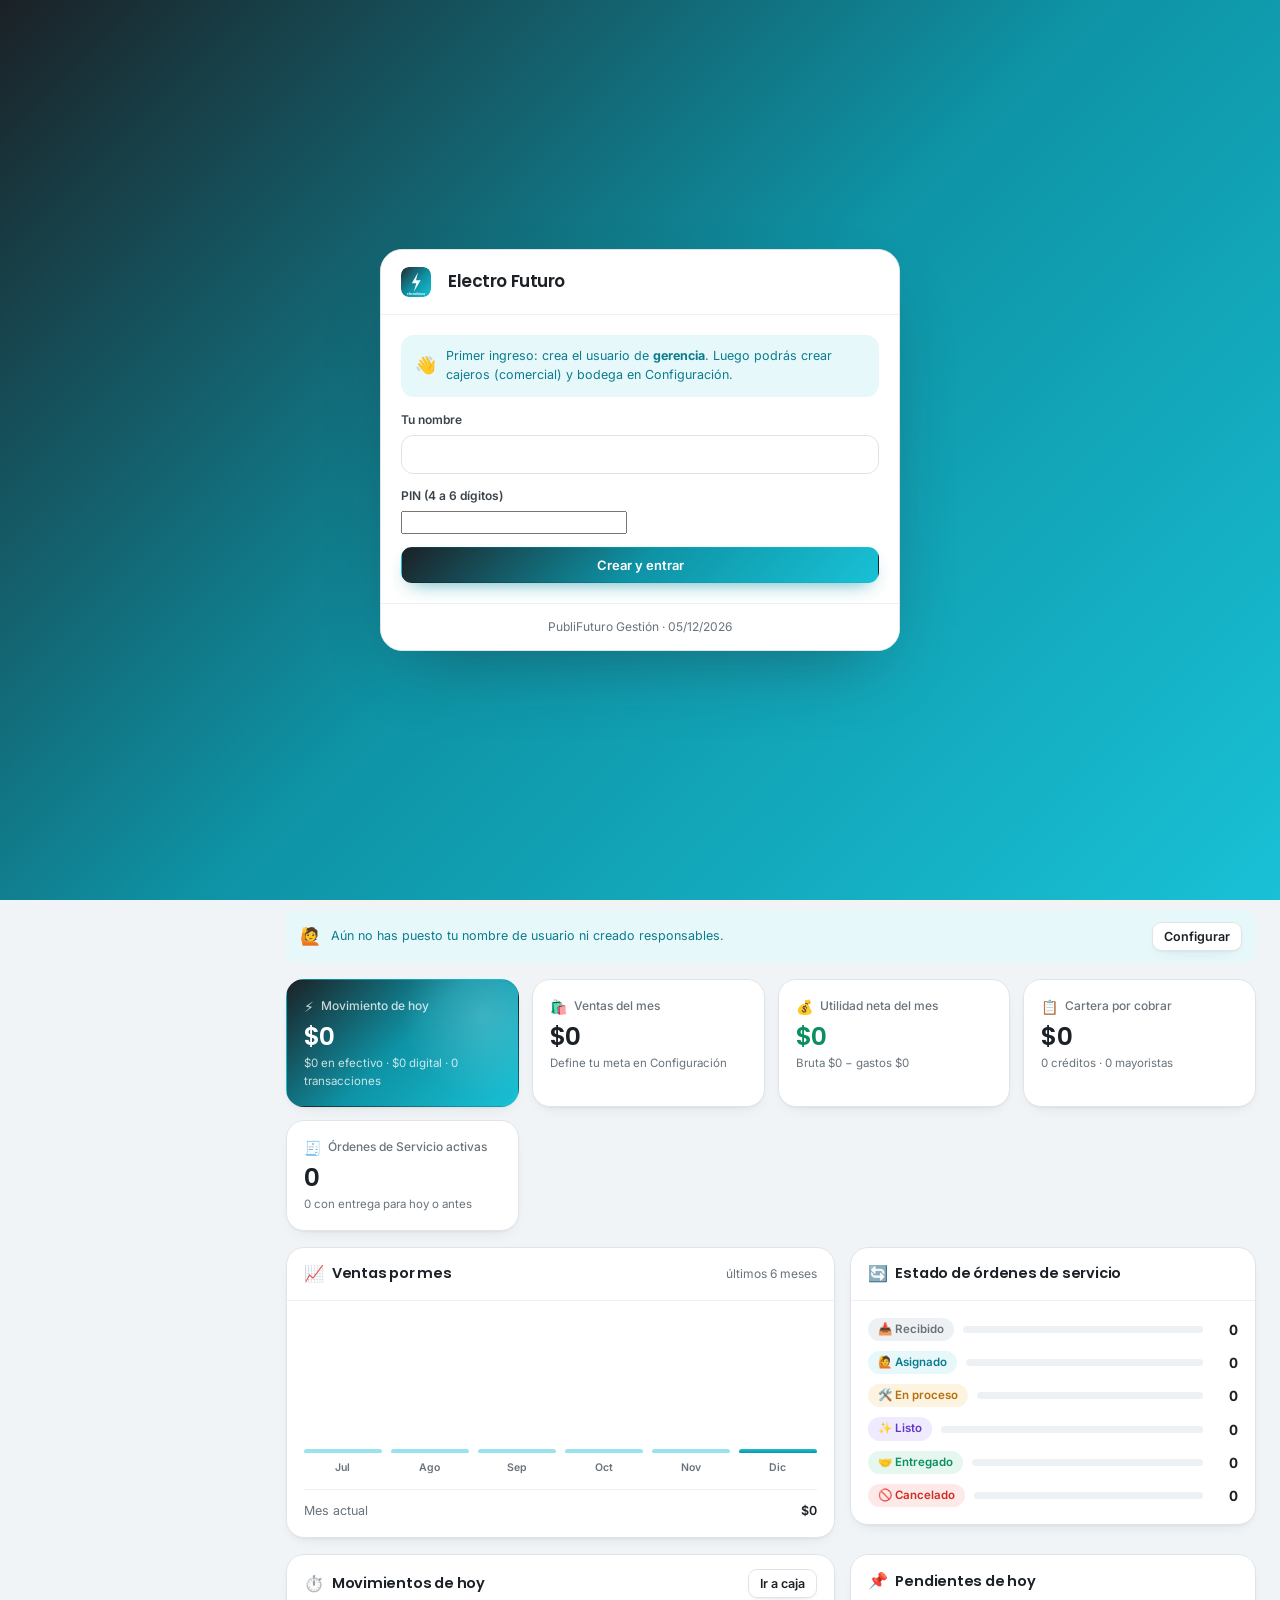
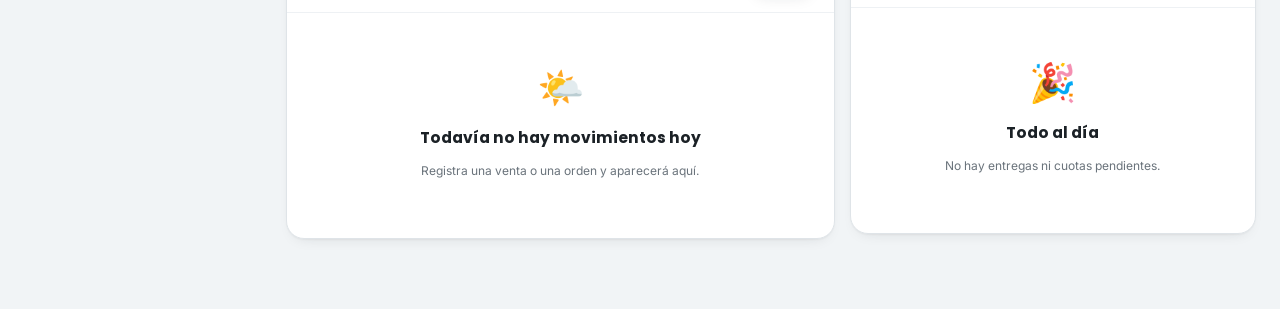
==== commit 052c4855: "Add files via upload" ====
--- a/admin.html
+++ b/admin.html
@@ -1,127 +1,4047 @@
 <!DOCTYPE html>
-<html lang="es-CO">
+<html lang="es">
 <head>
-<meta charset="UTF-8">
-<meta name="viewport" content="width=device-width,initial-scale=1,viewport-fit=cover">
-<meta name="robots" content="noindex,nofollow">
-<meta name="theme-color" content="#0F172A">
-<title>Portal administrativo — Electro Futuro</title>
-<link rel="icon" href="data:image/svg+xml,<svg xmlns='http://www.w3.org/2000/svg' viewBox='0 0 100 100'><circle cx='50' cy='50' r='48' fill='%2319C1D6'/><path d='M56 14 30 56h16l-4 30 28-44H54z' fill='white'/></svg>">
+<meta charset="utf-8">
+<meta name="viewport" content="width=device-width, initial-scale=1, viewport-fit=cover">
+<title>Electro Futuro · Gestión</title>
+<meta name="theme-color" content="#0E93A5">
+<meta name="description" content="PubliFuturo Gestión — ERP: punto de venta con factura POS, kardex multi-precio, inventario físico, cartera, comisiones, garantías, compras, estados financieros, campañas WhatsApp y exportación a PDF, Excel y Word.">
+<link rel="icon" href="[data-uri]">
+<link rel="apple-touch-icon" href="[data-uri]">
 <link rel="preconnect" href="https://fonts.googleapis.com">
 <link rel="preconnect" href="https://fonts.gstatic.com" crossorigin>
-<link href="https://fonts.googleapis.com/css2?family=Space+Grotesk:wght@500;600;700&family=Inter:wght@400;500;600&family=JetBrains+Mono:wght@400;500;700&display=swap" rel="stylesheet">
-<link rel="stylesheet" href="assets/css/portales.css">
+<link href="https://fonts.googleapis.com/css2?family=Poppins:wght@400;500;600;700&family=Inter:wght@400;500;600;700&display=swap" rel="stylesheet">
+<style>
+:root{
+  /* marca */
+  --navy:#1B2126; --blue-700:#0B7C8C; --blue:#0E93A5; --blue-400:#19C1D6; --blue-200:#A3E4EE; --brand-rgb:14,147,165; --brand-dark-rgb:27,33,38;
+  --blue-100:#E7F8FB; --blue-50:#F3FBFD;
+  --grad:linear-gradient(135deg,#1B2126 0%,#0E93A5 50%,#19C1D6 100%);
+  --grad-soft:linear-gradient(135deg,#F3FBFD 0%,#E7F8FB 100%);
+  --grad-line:linear-gradient(90deg,var(--blue),var(--blue-400));
+  /* neutros */
+  --ink:#1B2126; --ink-2:#3B434A; --muted:#6A737B; --faint:#98A1A9;
+  --bg:#F1F4F6; --card:#FFFFFF; --line:#DFE4E8; --line-2:#EEF1F4;
+  /* estados */
+  --ok:#0B8F5E; --ok-bg:#E6F7F0; --warn:#B4700A; --warn-bg:#FDF3E1;
+  --bad:#CE2C22; --bad-bg:#FDEAE8; --info:#0B7C8C; --info-bg:#E7F8FB; --plum:#6236C8; --plum-bg:#EFEAFD;
+  --r:18px; --r-sm:12px; --r-xs:9px;
+  --sh-1:0 1px 2px rgba(27,33,38,.04), 0 6px 16px -10px rgba(27,33,38,.18);
+  --sh-2:0 2px 6px rgba(27,33,38,.05), 0 18px 40px -22px rgba(27,33,38,.35);
+  --sh-3:0 30px 70px -28px rgba(var(--brand-dark-rgb),.45);
+  --sans:'Inter',system-ui,-apple-system,'Segoe UI',sans-serif;
+  --disp:'Poppins',system-ui,sans-serif;
+}
+:root[data-theme="dark"]{
+  --ink:#E9EEF0; --ink-2:#BAC5CA; --muted:#8A969D; --faint:#667279;
+  --bg:#0C1114; --card:#141B1F; --line:#243036; --line-2:#1B2429;
+  --blue-100:#0E3940; --blue-50:#0B2A30; --blue-200:#1E8595;
+  --grad-soft:linear-gradient(135deg,#12262B 0%,#0F1C20 100%);
+  --ok-bg:#0B2A21; --warn-bg:#2B2210; --bad-bg:#2C1512; --info-bg:#0B2A30; --info:#5FD3E3; --plum-bg:#1C1540;
+  --sh-1:0 1px 2px rgba(0,0,0,.4), 0 6px 16px -10px rgba(0,0,0,.7);
+  --sh-2:0 2px 6px rgba(0,0,0,.45), 0 18px 40px -22px rgba(0,0,0,.9);
+}
+*{box-sizing:border-box}
+html,body{margin:0;padding:0}
+body{background:var(--bg);color:var(--ink);font-family:var(--sans);font-size:14px;line-height:1.5;-webkit-font-smoothing:antialiased}
+button,input,select,textarea{font-family:inherit;font-size:inherit;color:inherit}
+:focus-visible{outline:2px solid var(--blue-400);outline-offset:2px;border-radius:6px}
+@media (prefers-reduced-motion:reduce){*{animation-duration:.001ms!important;transition-duration:.001ms!important}}
+::-webkit-scrollbar{width:9px;height:9px}
+::-webkit-scrollbar-thumb{background:var(--line);border-radius:9px;border:2px solid var(--bg)}
+::-webkit-scrollbar-thumb:hover{background:var(--blue-200)}
+
+/* ===== splash ===== */
+#splash{position:fixed;inset:0;z-index:400;background:var(--grad);display:grid;place-items:center;transition:opacity .5s,visibility .5s}
+#splash.gone{opacity:0;visibility:hidden}
+#splash .sp{display:flex;flex-direction:column;align-items:center;gap:15px;text-align:center}
+#splash img{width:86px;height:86px;border-radius:24px;box-shadow:0 22px 60px -14px rgba(0,0,0,.6);animation:spIn .75s cubic-bezier(.2,.9,.25,1) both}
+#splash .t{font-family:var(--disp);color:#fff;font-size:21px;font-weight:600;letter-spacing:-.02em;animation:spUp .6s .2s both}
+#splash .s{font-size:12.5px;color:rgba(255,255,255,.78);animation:spUp .6s .32s both}
+#splash .ln{width:130px;height:3px;border-radius:3px;background:rgba(255,255,255,.18);overflow:hidden}
+#splash .ln i{display:block;height:100%;width:38%;background:#fff;border-radius:3px;animation:spBar 1.15s ease-in-out infinite}
+@keyframes spIn{from{opacity:0;transform:translateY(14px) scale(.82)}}
+@keyframes spUp{from{opacity:0;transform:translateY(10px)}}
+@keyframes spBar{0%{transform:translateX(-120%)}100%{transform:translateX(330%)}}
+
+/* ===== shell ===== */
+.app{display:grid;grid-template-columns:262px 1fr;min-height:100vh}
+.sidebar{background:var(--card);border-right:1px solid var(--line);display:flex;flex-direction:column;position:sticky;top:0;height:100vh}
+.brand{display:flex;gap:11px;align-items:center;padding:17px 16px 14px}
+.brand img{width:44px;height:44px;border-radius:13px;flex:none;box-shadow:0 8px 20px -8px rgba(var(--brand-rgb),.75)}
+.brand-name{font-family:var(--disp);font-weight:600;font-size:15.5px;letter-spacing:-.02em;border:1px solid transparent;
+  border-radius:7px;padding:1px 5px;margin-left:-5px;background:none;width:100%;transition:.15s;cursor:text}
+.brand-name:hover{background:var(--blue-50);border-color:var(--line)}
+.brand-name:focus{background:var(--card);border-color:var(--blue-400);outline:none;box-shadow:0 0 0 3px var(--blue-100)}
+.brand-sub{font-size:11.5px;color:var(--muted);padding-left:1px;margin-top:1px}
+.nav{flex:1;overflow-y:auto;padding:4px 10px 12px}
+.nav-item{display:flex;align-items:center;gap:10px;width:100%;padding:9.5px 11px;margin-bottom:2px;background:none;border:0;
+  border-radius:11px;color:var(--ink-2);cursor:pointer;text-align:left;font-size:13.5px;font-weight:500;transition:.15s;position:relative}
+.nav-item .em{font-size:15px;width:20px;text-align:center;flex:none;transition:transform .25s}
+.nav-item:hover{background:var(--blue-50);color:var(--ink)}
+.nav-item:hover .em{transform:scale(1.22) rotate(-6deg)}
+.nav-item.on{background:var(--grad);color:#fff;font-weight:600;box-shadow:0 8px 20px -10px rgba(var(--brand-rgb),.85)}
+.nav-item.on .em{animation:bob 2.4s ease-in-out infinite}
+@keyframes bob{0%,100%{transform:translateY(0)}50%{transform:translateY(-3px)}}
+.nav-item .pill{margin-left:auto;background:var(--blue-100);color:var(--blue);font-size:10.5px;padding:1.5px 7px;border-radius:20px;font-weight:700}
+.nav-item.on .pill{background:rgba(255,255,255,.25);color:#fff}
+.nav-item .pill.alert{background:var(--bad-bg);color:var(--bad)}
+.nav-item.on .pill.alert{background:#fff;color:var(--bad)}
+.pf-credit{font-size:10.5px;color:var(--faint);padding:0 16px 8px}
+.pf-credit b{color:var(--blue);font-weight:600}
+.side-foot{border-top:1px solid var(--line);padding:11px 13px;display:flex;align-items:center;gap:10px}
+.avatar{width:34px;height:34px;border-radius:11px;background:var(--grad);display:grid;place-items:center;font-weight:700;font-size:12.5px;color:#fff;flex:none}
+.side-foot .who{font-size:13px;font-weight:600;line-height:1.2}
+.side-foot .role{font-size:11px;color:var(--muted)}
+.icon-btn{background:none;border:1px solid transparent;color:var(--muted);cursor:pointer;padding:6px;border-radius:9px;display:grid;place-items:center;transition:.15s}
+.icon-btn:hover{background:var(--blue-50);color:var(--blue)}
+
+.main{min-width:0;display:flex;flex-direction:column}
+.topbar{position:sticky;top:0;z-index:30;background:color-mix(in srgb,var(--bg) 82%,transparent);backdrop-filter:blur(14px);
+  border-bottom:1px solid var(--line);padding:12px 24px;display:flex;align-items:center;gap:14px;flex-wrap:wrap}
+.page-title{font-family:var(--disp);font-weight:600;font-size:20px;letter-spacing:-.025em;margin:0;display:flex;align-items:center;gap:9px}
+.page-title .em{font-size:20px;animation:bob 3s ease-in-out infinite}
+.page-sub{font-size:12.5px;color:var(--muted);margin-top:1px}
+.spacer{flex:1}
+.chip{display:flex;align-items:center;gap:8px;padding:6px 12px;border-radius:30px;font-size:12.5px;font-weight:600;border:1px solid var(--line);background:var(--card);box-shadow:var(--sh-1)}
+.dot{width:7px;height:7px;border-radius:50%;flex:none}
+.dot.on{background:var(--ok);box-shadow:0 0 0 3px var(--ok-bg);animation:pulse 2s infinite}
+.dot.off{background:var(--faint)}
+@keyframes pulse{0%,100%{box-shadow:0 0 0 3px var(--ok-bg)}50%{box-shadow:0 0 0 6px transparent}}
+.content{padding:20px 24px 70px;max-width:1560px;width:100%}
+.view-in{animation:viewIn .32s cubic-bezier(.2,.8,.3,1) both}
+@keyframes viewIn{from{opacity:0;transform:translateY(8px)}}
+
+/* ===== bits ===== */
+.btn{display:inline-flex;align-items:center;justify-content:center;gap:7px;padding:9px 15px;border-radius:11px;border:1px solid var(--line);
+  background:var(--card);color:var(--ink);font-weight:600;font-size:13px;cursor:pointer;transition:.16s;box-shadow:var(--sh-1)}
+.btn:hover{border-color:var(--blue-200);transform:translateY(-1px);box-shadow:var(--sh-2)}
+.btn:active{transform:translateY(0)}
+.btn.primary{background:var(--grad);border-color:transparent;color:#fff;box-shadow:0 8px 20px -10px rgba(var(--brand-rgb),.9)}
+.btn.primary:hover{box-shadow:0 14px 30px -12px rgba(var(--brand-rgb),1)}
+.btn.ghost{background:transparent;border-color:transparent;box-shadow:none;color:var(--ink-2)}
+.btn.ghost:hover{background:var(--blue-50);transform:none}
+.btn.danger{color:var(--bad)}
+.btn.danger:hover{background:var(--bad-bg);border-color:var(--bad)}
+.btn.sm{padding:6px 11px;font-size:12.5px;border-radius:9px}
+.btn.block{width:100%}
+.btn:disabled{opacity:.45;cursor:not-allowed;transform:none}
+
+.card{background:var(--card);border:1px solid var(--line);border-radius:var(--r);box-shadow:var(--sh-1);overflow:hidden}
+.card.lift{transition:.2s}
+.card.lift:hover{transform:translateY(-2px);box-shadow:var(--sh-2)}
+.card-h{padding:14px 17px;border-bottom:1px solid var(--line-2);display:flex;align-items:center;gap:9px}
+.card-h h3{margin:0;font-family:var(--disp);font-size:14.5px;font-weight:600;letter-spacing:-.015em;display:flex;align-items:center;gap:8px}
+.card-h .em{font-size:16px}
+.card-b{padding:17px}
+.grid{display:grid;gap:15px}
+.muted{color:var(--muted)}.tiny{font-size:12px}.strong{font-weight:600}
+.up{color:var(--ok)}.down{color:var(--bad)}
+
+/* KPI */
+.kpis{display:grid;grid-template-columns:repeat(auto-fit,minmax(198px,1fr));gap:13px}
+.kpi{background:var(--card);border:1px solid var(--line);border-radius:var(--r);padding:16px 17px;box-shadow:var(--sh-1);
+  transition:.2s;position:relative;overflow:hidden;animation:viewIn .4s both}
+.kpi:hover{transform:translateY(-3px);box-shadow:var(--sh-2)}
+.kpi .lab{font-size:12px;color:var(--muted);font-weight:500;display:flex;align-items:center;gap:7px}
+.kpi .lab .em{font-size:14px;transition:transform .3s}
+.kpi:hover .lab .em{transform:scale(1.3) rotate(8deg)}
+.kpi .val{font-family:var(--disp);font-size:25px;font-weight:600;letter-spacing:-.03em;margin-top:6px;font-variant-numeric:tabular-nums;line-height:1.1}
+.kpi .sub{font-size:11.5px;color:var(--muted);margin-top:5px}
+.kpi.hero{background:var(--grad);border-color:transparent;color:#fff}
+.kpi.hero .lab,.kpi.hero .sub{color:rgba(255,255,255,.78)}
+.kpi.hero .val{color:#fff}
+.kpi.hero::after{content:"";position:absolute;right:-50px;top:-50px;width:170px;height:170px;border-radius:50%;
+  background:radial-gradient(circle,rgba(255,255,255,.18),transparent 68%)}
+.kpi.hero>*{position:relative}
+.kpi.soft{background:var(--grad-soft);border-color:var(--blue-100)}
+
+/* tablas */
+.tbl-wrap{overflow-x:auto}
+table{width:100%;border-collapse:collapse;font-size:13px}
+th{text-align:left;font-weight:600;color:var(--muted);font-size:11.5px;padding:10px 13px;border-bottom:1px solid var(--line);white-space:nowrap;background:var(--line-2)}
+td{padding:11px 13px;border-bottom:1px solid var(--line-2);vertical-align:middle}
+tbody tr:last-child td{border-bottom:0}
+tbody tr{transition:background .13s}
+tbody tr:hover{background:var(--blue-50)}
+td.num,th.num{text-align:right;font-variant-numeric:tabular-nums}
+
+.tag{display:inline-flex;align-items:center;gap:5px;padding:3px 10px;border-radius:20px;font-size:11.5px;font-weight:600;white-space:nowrap}
+.tag.g{background:var(--ok-bg);color:var(--ok)}.tag.y{background:var(--warn-bg);color:var(--warn)}
+.tag.r{background:var(--bad-bg);color:var(--bad)}.tag.b{background:var(--info-bg);color:var(--info)}
+.tag.p{background:var(--plum-bg);color:var(--plum)}.tag.n{background:var(--line-2);color:var(--muted)}
+
+/* formularios */
+.field{display:block;margin-bottom:13px}
+.field>span{display:block;font-size:12px;font-weight:600;color:var(--ink-2);margin-bottom:6px}
+.field .hint{font-weight:400;color:var(--muted);font-size:11.5px}
+input[type=text],input[type=number],input[type=date],input[type=tel],input[type=email],select,textarea{
+  width:100%;padding:10px 12px;border:1px solid var(--line);border-radius:var(--r-sm);background:var(--card);color:var(--ink);transition:.15s}
+input:focus,select:focus,textarea:focus{border-color:var(--blue-400);outline:none;box-shadow:0 0 0 3px var(--blue-100)}
+input.mny{font-variant-numeric:tabular-nums;font-weight:600;text-align:right}
+select{appearance:none;background-image:url("data:image/svg+xml,%3Csvg xmlns='http://www.w3.org/2000/svg' width='12' height='8' viewBox='0 0 12 8'%3E%3Cpath d='M1 1.5L6 6.5L11 1.5' stroke='%236B7591' stroke-width='1.8' fill='none' stroke-linecap='round'/%3E%3C/svg%3E");
+  background-repeat:no-repeat;background-position:right 12px center;padding-right:32px}
+textarea{resize:vertical;min-height:66px;line-height:1.55}
+.row{display:grid;gap:12px}
+.row.c2{grid-template-columns:1fr 1fr}.row.c3{grid-template-columns:repeat(3,1fr)}.row.c4{grid-template-columns:repeat(4,1fr)}
+@media(max-width:760px){.row.c2,.row.c3,.row.c4{grid-template-columns:1fr}}
+
+.seg{display:inline-flex;background:var(--line-2);border:1px solid var(--line);border-radius:12px;padding:3px;gap:2px;flex-wrap:wrap}
+.seg button{border:0;background:none;padding:7px 14px;border-radius:9px;font-size:12.5px;font-weight:600;color:var(--muted);cursor:pointer;transition:.15s}
+.seg button:hover{color:var(--ink)}
+.seg button.on{background:var(--card);color:var(--blue);box-shadow:var(--sh-1)}
+.toolbar{display:flex;gap:10px;align-items:center;flex-wrap:wrap;margin-bottom:15px}
+.search{position:relative;flex:1;min-width:190px;max-width:390px}
+.search input{padding-left:35px}
+.search svg{position:absolute;left:11px;top:50%;transform:translateY(-50%);width:15px;height:15px;color:var(--muted)}
+
+/* chips de categoría */
+.chips{display:flex;gap:7px;flex-wrap:wrap}
+.chipx{display:inline-flex;align-items:center;gap:6px;padding:6px 13px;border-radius:30px;border:1px solid var(--line);
+  background:var(--card);font-size:12.5px;font-weight:600;color:var(--ink-2);cursor:pointer;transition:.16s}
+.chipx:hover{border-color:var(--blue-200);transform:translateY(-1px)}
+.chipx.on{background:var(--grad);color:#fff;border-color:transparent;box-shadow:0 7px 16px -8px rgba(var(--brand-rgb),.8)}
+.chipx .n{opacity:.7;font-weight:500}
+
+/* pipeline */
+.pipe{display:grid;gap:13px;grid-template-columns:repeat(auto-fit,minmax(218px,1fr))}
+.col{background:var(--grad-soft);border:1px solid var(--line);border-radius:var(--r);display:flex;flex-direction:column;min-height:132px}
+.col-h{padding:11px 13px;display:flex;align-items:center;gap:8px;font-size:12.5px;font-weight:700;border-bottom:1px solid var(--line)}
+.col-h .n{margin-left:auto;background:var(--card);border:1px solid var(--line);border-radius:20px;padding:0 8px;font-size:11px}
+.col-b{padding:10px;display:flex;flex-direction:column;gap:9px}
+.ticket{background:var(--card);border:1px solid var(--line);border-radius:13px;padding:11px 12px;cursor:pointer;transition:.18s;box-shadow:var(--sh-1)}
+.ticket:hover{border-color:var(--blue-200);transform:translateY(-2px);box-shadow:var(--sh-2)}
+.ticket .code{font-size:11px;color:var(--muted);font-weight:600;font-variant-numeric:tabular-nums}
+.ticket .who{font-weight:600;font-size:13px;margin-top:2px}
+.ticket .what{font-size:12px;color:var(--muted);margin-top:2px;overflow:hidden;text-overflow:ellipsis;white-space:nowrap}
+.ticket .ft{display:flex;align-items:center;gap:6px;margin-top:9px;font-size:11.5px;color:var(--muted)}
+.ticket .ft .amt{margin-left:auto;font-weight:700;color:var(--ink);font-variant-numeric:tabular-nums}
+
+/* POS / productos */
+.pos{display:grid;grid-template-columns:1fr 382px;gap:15px;align-items:start}
+@media(max-width:1100px){.pos{grid-template-columns:1fr}}
+.prods{display:grid;grid-template-columns:repeat(auto-fill,minmax(172px,1fr));gap:13px}
+.prod{background:var(--card);border:1px solid var(--line);border-radius:15px;cursor:pointer;position:relative;transition:.18s;
+  text-align:left;overflow:hidden;box-shadow:var(--sh-1);padding:0;display:flex;flex-direction:column;animation:viewIn .35s both}
+.prod:hover{border-color:var(--blue-200);transform:translateY(-3px);box-shadow:var(--sh-2)}
+.prod .ph{aspect-ratio:1;background:var(--grad-soft);display:grid;place-items:center;overflow:hidden;position:relative}
+.prod .ph img{width:100%;height:100%;object-fit:cover;transition:transform .35s}
+.prod:hover .ph img{transform:scale(1.06)}
+.prod .ph .noimg{font-size:30px;opacity:.5}
+.prod .bd{padding:10px 11px 12px}
+.prod .cat{font-size:10.5px;color:var(--muted);font-weight:600}
+.prod .nm{font-weight:600;font-size:13px;line-height:1.3;margin-top:1px}
+.prod .pr{font-family:var(--disp);font-weight:600;font-size:16px;margin-top:5px;font-variant-numeric:tabular-nums;color:var(--blue)}
+.prod .st{font-size:11px;margin-top:2px}
+.prod.out{opacity:.55}
+.prod .badge{position:absolute;top:8px;left:8px;background:rgba(255,255,255,.94);color:var(--ink);border-radius:8px;
+  padding:2px 8px;font-size:10.5px;font-weight:700;backdrop-filter:blur(6px)}
+.prod .acts{position:absolute;top:7px;right:7px;display:flex;gap:5px;opacity:0;transition:.16s}
+.prod:hover .acts{opacity:1}
+.prod .acts span{width:26px;height:26px;border-radius:8px;background:rgba(255,255,255,.95);display:grid;place-items:center;
+  font-size:12px;box-shadow:var(--sh-1);backdrop-filter:blur(6px)}
+.prod .acts span:hover{background:var(--bad);color:#fff}
+.prod .acts span.ed:hover{background:var(--blue);color:#fff}
+
+.cart{position:sticky;top:78px}
+.cart-lines{max-height:310px;overflow-y:auto;margin:0 -3px;padding:0 3px}
+.line{display:flex;gap:9px;align-items:center;padding:9px 0;border-bottom:1px solid var(--line-2);animation:viewIn .25s both}
+.line .th{width:38px;height:38px;border-radius:9px;background:var(--grad-soft);flex:none;display:grid;place-items:center;overflow:hidden}
+.line .th img{width:100%;height:100%;object-fit:cover}
+.line .nm{flex:1;min-width:0;font-size:12.5px;font-weight:600}
+.line .nm small{display:block;font-weight:400;color:var(--muted)}
+.qty{display:flex;align-items:center;border:1px solid var(--line);border-radius:9px;overflow:hidden}
+.qty button{width:25px;height:27px;border:0;background:var(--line-2);cursor:pointer;font-weight:700;color:var(--ink-2);transition:.13s}
+.qty button:hover{background:var(--blue);color:#fff}
+.qty span{width:28px;text-align:center;font-size:12.5px;font-weight:600;font-variant-numeric:tabular-nums}
+.totals{border-top:1px solid var(--line);padding-top:12px;margin-top:12px;display:grid;gap:7px}
+.totals div{display:flex;justify-content:space-between;font-size:13px}
+.totals .big{font-family:var(--disp);font-size:22px;font-weight:600;padding-top:9px;border-top:1px solid var(--line-2);margin-top:5px;letter-spacing:-.02em}
+.totals .big span:last-child{font-variant-numeric:tabular-nums}
+
+/* ===== billetes ===== */
+.bills{display:grid;gap:10px}
+.bill{display:grid;grid-template-columns:104px 1fr 104px;gap:12px;align-items:center;padding:8px;border-radius:14px;
+  border:1px solid var(--line);background:var(--card);transition:.18s}
+.bill:hover{border-color:var(--blue-200);box-shadow:var(--sh-1)}
+.bill.has{background:var(--grad-soft);border-color:var(--blue-200)}
+.bill .note{width:100%;border-radius:8px;overflow:hidden;box-shadow:0 3px 8px -3px rgba(27,33,38,.45);transition:.2s;display:block}
+.bill:hover .note{transform:translateY(-2px) rotate(-1.2deg);box-shadow:0 8px 16px -6px rgba(27,33,38,.5)}
+.bill.coin-row .note{width:52px;margin:0 auto;border-radius:50%;box-shadow:0 3px 7px -2px rgba(27,33,38,.5)}
+.bill:hover.coin-row .note{transform:translateY(-2px) rotate(14deg)}
+.stepper{display:flex;align-items:center;gap:6px;justify-content:center}
+.stepper button{width:34px;height:34px;border-radius:11px;border:1px solid var(--line);background:var(--card);cursor:pointer;
+  font-size:17px;font-weight:600;color:var(--ink-2);display:grid;place-items:center;transition:.15s;box-shadow:var(--sh-1);line-height:1}
+.stepper button:hover{background:var(--grad);color:#fff;border-color:transparent;transform:translateY(-1px)}
+.stepper button:active{transform:scale(.92)}
+.stepper input{width:62px;text-align:center;font-weight:700;font-variant-numeric:tabular-nums;padding:7px 4px;border-radius:10px}
+.bill .sum{text-align:right;font-size:13px;font-weight:700;font-variant-numeric:tabular-nums;color:var(--muted);transition:.2s}
+.bill.has .sum{color:var(--blue)}
+.bump{animation:bump .3s cubic-bezier(.3,1.4,.5,1)}
+@keyframes bump{0%{transform:scale(1)}45%{transform:scale(1.16)}100%{transform:scale(1)}}
+.bills-tot{display:flex;justify-content:space-between;align-items:center;padding:13px 15px;border-radius:14px;
+  background:var(--grad);color:#fff;margin-top:12px;box-shadow:0 12px 26px -14px rgba(var(--brand-rgb),.95)}
+.bills-tot b{font-family:var(--disp);font-size:20px;font-weight:600;font-variant-numeric:tabular-nums}
+
+/* modal */
+.scrim{position:fixed;inset:0;background:rgba(16,22,26,.5);backdrop-filter:blur(5px);z-index:100;display:flex;
+  align-items:flex-start;justify-content:center;padding:26px 14px;overflow-y:auto;animation:fade .18s both}
+@keyframes fade{from{opacity:0}}
+.modal{background:var(--card);border-radius:22px;width:100%;max-width:640px;box-shadow:var(--sh-3);border:1px solid var(--line);
+  animation:pop .26s cubic-bezier(.2,.9,.3,1) both;overflow:hidden}
+.modal.wide{max-width:920px}
+@keyframes pop{from{opacity:0;transform:translateY(-14px) scale(.97)}}
+.modal-h{padding:17px 20px;border-bottom:1px solid var(--line-2);display:flex;align-items:center;gap:10px;position:sticky;top:0;background:var(--card);z-index:2}
+.modal-h h3{margin:0;font-family:var(--disp);font-size:17px;font-weight:600;letter-spacing:-.025em;display:flex;align-items:center;gap:9px}
+.modal-b{padding:20px}
+.modal-f{padding:14px 20px;border-top:1px solid var(--line-2);display:flex;gap:9px;justify-content:flex-end;position:sticky;bottom:0;background:var(--card);flex-wrap:wrap}
+
+.empty{text-align:center;padding:46px 20px;color:var(--muted)}
+.empty .em{font-size:38px;display:block;margin-bottom:10px;animation:bob 3s ease-in-out infinite}
+.empty h4{font-family:var(--disp);color:var(--ink);margin:0 0 5px;font-size:15.5px}
+
+.bars{display:flex;align-items:flex-end;gap:9px;height:158px;padding-top:10px}
+.barc{flex:1;display:flex;flex-direction:column;justify-content:flex-end;align-items:center;gap:7px;height:100%}
+.barc .b{width:100%;background:linear-gradient(180deg,var(--blue-400),var(--blue));border-radius:8px 8px 4px 4px;min-height:4px;
+  transition:.3s;animation:grow .6s cubic-bezier(.2,.9,.3,1) both;transform-origin:bottom}
+.barc .b.dim{background:linear-gradient(180deg,var(--blue-200),var(--blue-200))}
+.barc:hover .b{filter:brightness(1.1)}
+@keyframes grow{from{transform:scaleY(0)}}
+.barc .l{font-size:10.5px;color:var(--muted);font-weight:600}
+
+.alertbox{border-radius:13px;padding:12px 14px;font-size:12.5px;display:flex;gap:10px;align-items:center;animation:viewIn .3s both}
+.alertbox .em{font-size:17px;flex:none}
+.alertbox.r{background:var(--bad-bg);color:var(--bad)}
+.alertbox.g{background:var(--ok-bg);color:var(--ok)}
+.alertbox.y{background:var(--warn-bg);color:var(--warn)}
+.alertbox.b{background:var(--info-bg);color:var(--info)}
+
+.toast{position:fixed;bottom:22px;left:50%;transform:translateX(-50%);background:var(--grad);color:#fff;padding:12px 20px;
+  border-radius:13px;font-size:13px;font-weight:600;z-index:300;box-shadow:0 16px 36px -12px rgba(var(--brand-dark-rgb),.8);animation:tIn .3s cubic-bezier(.2,1.2,.4,1) both}
+@keyframes tIn{from{opacity:0;transform:translate(-50%,16px)}}
+
+/* wizard */
+.steps{display:flex;gap:6px;margin-bottom:20px;flex-wrap:wrap}
+.stp{flex:1;min-width:88px;padding:9px 11px;border-radius:12px;background:var(--line-2);font-size:11.5px;font-weight:600;color:var(--muted);
+  display:flex;align-items:center;gap:7px;transition:.22s}
+.stp .n{width:20px;height:20px;border-radius:50%;background:var(--card);display:grid;place-items:center;font-size:11px;flex:none}
+.stp.on{background:var(--grad);color:#fff;box-shadow:0 8px 18px -10px rgba(var(--brand-rgb),.9)}
+.stp.on .n{background:rgba(255,255,255,.28);color:#fff}
+.stp.done{background:var(--ok-bg);color:var(--ok)}
+.stp.done .n{background:var(--ok);color:#fff}
+.opt-grid{display:grid;grid-template-columns:repeat(auto-fit,minmax(168px,1fr));gap:11px}
+.opt{border:1.5px solid var(--line);border-radius:15px;padding:14px;cursor:pointer;background:var(--card);text-align:left;transition:.18s}
+.opt:hover{border-color:var(--blue-200);transform:translateY(-2px);box-shadow:var(--sh-2)}
+.opt.on{border-color:var(--blue);background:var(--grad-soft);box-shadow:0 8px 20px -12px rgba(var(--brand-rgb),.7)}
+.opt .em{font-size:23px;display:block;margin-bottom:7px}
+.opt .t{font-weight:600;font-size:13px}
+.opt .d{font-size:11.5px;color:var(--muted);margin-top:2px;line-height:1.4}
+
+.sendrow{display:flex;align-items:center;gap:11px;padding:10px 12px;border-bottom:1px solid var(--line-2);transition:.15s}
+.sendrow:hover{background:var(--blue-50)}
+.sendrow.sent{opacity:.55}
+.sendrow .av{width:34px;height:34px;border-radius:11px;background:var(--grad-soft);color:var(--blue);display:grid;place-items:center;font-weight:700;font-size:12px;flex:none}
+.wa-btn{background:#25D366;border-color:#25D366;color:#fff}
+.wa-btn:hover{background:#1FBE5A;border-color:#1FBE5A}
+.prev-msg{background:var(--grad-soft);border:1px solid var(--blue-100);border-radius:14px;padding:13px 15px;font-size:13px;
+  white-space:pre-wrap;line-height:1.6;max-height:230px;overflow-y:auto}
+
+.drop{border:2px dashed var(--line);border-radius:15px;padding:20px;text-align:center;cursor:pointer;transition:.18s;background:var(--blue-50)}
+.drop:hover{border-color:var(--blue-400);background:var(--grad-soft)}
+.drop .em{font-size:28px;display:block;margin-bottom:6px}
+.imgprev{width:100%;aspect-ratio:1;border-radius:15px;object-fit:cover;border:1px solid var(--line);box-shadow:var(--sh-1)}
+
+.sortrow{display:flex;align-items:center;gap:9px;padding:9px 11px;border:1px solid var(--line);border-radius:12px;margin-bottom:7px;background:var(--card);transition:.15s}
+.sortrow:hover{border-color:var(--blue-200);box-shadow:var(--sh-1)}
+.sw{position:relative;width:40px;height:23px;flex:none}
+.sw input{opacity:0;width:0;height:0;position:absolute}
+.sw i{position:absolute;inset:0;background:var(--line);border-radius:30px;transition:.2s;cursor:pointer}
+.sw i::before{content:"";position:absolute;width:17px;height:17px;left:3px;top:3px;background:#fff;border-radius:50%;transition:.2s;box-shadow:0 1px 3px rgba(0,0,0,.25)}
+.sw input:checked+i{background:var(--grad)}
+.sw input:checked+i::before{transform:translateX(17px)}
+
+.mobile-bar{display:none}
+.scrim-nav{position:fixed;inset:0;background:rgba(16,22,26,.45);z-index:85}
+@media(max-width:940px){
+  .app{grid-template-columns:1fr}
+  .sidebar{position:fixed;left:0;top:0;bottom:0;width:262px;z-index:90;transform:translateX(-100%);transition:transform .24s cubic-bezier(.3,.9,.3,1);box-shadow:var(--sh-3)}
+  .sidebar.open{transform:none}
+  .mobile-bar{display:grid;place-items:center;width:38px;height:38px;border-radius:11px;border:1px solid var(--line);background:var(--card);cursor:pointer}
+  .content{padding:16px 14px 80px}.topbar{padding:11px 14px}
+  .bill{grid-template-columns:76px 1fr 84px;gap:9px}
+}
+@media print{
+  .sidebar,.topbar,.modal-f,.no-print{display:none!important}
+  .app{grid-template-columns:1fr}body{background:#fff}
+  .scrim{position:static;background:none;padding:0;backdrop-filter:none}
+  .modal{box-shadow:none;border:0;max-width:100%;animation:none}
+}
+/* v3 */
+.opt input{display:none}
+.tk{color:#000}
+.sortrow .chipx{cursor:default}
+.field>span .hint a{color:var(--blue)}
+@media(max-width:940px){.seg{width:100%}.seg button{flex:1}}
+/* v4 */
+details.card summary{list-style:none}details.card summary::-webkit-details-marker{display:none}
+.opt-grid .opt{display:block}
+input[type=radio]{accent-color:var(--blue)}
+/* v5 */
+.steps .stp{user-select:none}
+.pg{background:#fff}
+svg text{font-family:var(--sans)}
+
+/* marca configurable */
+.logo-img{object-fit:contain;background:#fff}
+
+/* Las columnas de .row no crecen con el contenido: una tabla ancha estiraba
+   la pantalla de Reportes 139 px en celular. No cambia nada en escritorio. */
+.row>*,.grid>*{min-width:0}
+</style>
 </head>
 <body>
-
-<!-- ==================== INGRESO ==================== -->
-<div class="acceso" id="acceso">
-  <div class="acceso-caja">
-    <img src="assets/img/marca/logo-nav.webp" alt="Electro Futuro">
-    <h1>Portal administrativo</h1>
-    <p>Entra con tu perfil. Cada uno ve una plataforma distinta: el comercial no ve costos, y bodega no ve precios de venta.</p>
-    <div class="acceso-error" id="acceso-error"></div>
-    <div class="campo">
-      <label for="u">Usuario</label>
-      <input type="text" id="u" autocomplete="username" autocapitalize="off" spellcheck="false" inputmode="text">
-    </div>
-    <div class="campo">
-      <label for="c">Contraseña</label>
-      <input type="password" id="c" autocomplete="current-password">
-    </div>
-    <button class="btn btn-p btn-bloque" id="entrar" style="padding:13px">Entrar</button>
-    <div class="pistas">
-      Perfiles: <code>c0m3rc14l</code> · <code>g3r3nc14</code> · <code>b0d3g4</code><br>
-      La contraseña es igual al usuario.<br>
-      <a href="index.html" style="color:var(--cyan-700);font-weight:600">Volver a la tienda</a>
-    </div>
+<div id="splash" aria-hidden="true"><div class="sp"><img src="[data-uri]" alt="Logo" data-logo class="logo-img"><div class="t">Electro Futuro · Gestión</div><div class="s">Preparando tu panel…</div><div class="ln"><i></i></div></div></div>
+<div class="app">
+  <aside class="sidebar" id="sidebar">
+    <div class="brand"><img src="[data-uri]" alt="Logo" data-logo class="logo-img"><div style="min-width:0;flex:1">
+      <div class="brand-name" id="bizName" contenteditable="true" spellcheck="false" role="textbox" aria-label="Nombre de la empresa" title="Toca para editar el nombre de tu empresa">Electro Futuro</div>
+      <div class="brand-sub" id="bizSub">Smart Technology</div></div></div>
+    <nav class="nav" id="nav"></nav>
+    <div class="pf-credit">Powered by <b>PubliFuturo</b></div>
+    <div class="side-foot"><div class="avatar" id="userIni">PF</div><div style="flex:1;min-width:0"><div class="who" id="userName">Usuario</div><div class="role" id="userRole">Dueño</div></div><button class="icon-btn" onclick="logout()" title="Cerrar sesión" aria-label="Cerrar sesión"><svg width="17" height="17" viewBox="0 0 24 24" fill="none" stroke="currentColor" stroke-width="1.8"><path d="M9 21H5a2 2 0 01-2-2V5a2 2 0 012-2h4M16 17l5-5-5-5M21 12H9"/></svg></button>
+      <button class="icon-btn" id="themeBtn" title="Cambiar tema" aria-label="Cambiar tema"><svg width="17" height="17" viewBox="0 0 24 24" fill="none" stroke="currentColor" stroke-width="1.8"><path d="M21 12.8A9 9 0 1111.2 3a7 7 0 009.8 9.8z"/></svg></button></div>
+  </aside>
+  <div class="main">
+    <header class="topbar"><button class="mobile-bar" id="menuBtn" aria-label="Menú"><svg width="18" height="18" viewBox="0 0 24 24" fill="none" stroke="currentColor" stroke-width="2"><path d="M3 6h18M3 12h18M3 18h18"/></svg></button>
+      <div><h1 class="page-title" id="pTitle">Dashboard</h1><div class="page-sub" id="pSub"></div></div><div class="spacer"></div><div class="chip" id="cajaChip"></div></header>
+    <main class="content" id="view"></main>
   </div>
 </div>
-
-<!-- ==================== APLICACIÓN ==================== -->
-<div class="app" id="app">
-
-  <aside class="lateral">
-    <div class="lateral-marca">
-      <img src="assets/img/marca/logo-nav.webp" alt="Electro Futuro">
-      <span class="txt"><span class="perfil" id="perfil-etiqueta">—</span></span>
-      <button class="plegar" id="plegar" aria-label="Plegar el menú" title="Plegar">
-        <svg viewBox="0 0 24 24" width="16" height="16" fill="none" stroke="currentColor"
-          stroke-width="2" stroke-linecap="round" stroke-linejoin="round"><path d="M15 6l-6 6 6 6"/></svg>
-      </button>
+<div id="modals"></div>
+<script src="assets/js/config.js?v=15"></script>
+<script src="assets/js/productos.js?v=15"></script>
+<script src="assets/js/nube.js?v=15"></script>
+<script src="assets/js/admin-nube.js?v=15"></script>
+<script>
+const LOGO_DEF = "[data-uri]";
+let LOGO_B64 = LOGO_DEF;
+/* ==========================================================
+   PubliFuturo Gestión v2 — núcleo
+   ========================================================== */
+const $ = (s, r = document) => r.querySelector(s);
+const $$ = (s, r = document) => [...r.querySelectorAll(s)];
+const esc = s => String(s ?? '').replace(/[&<>"']/g, c => ({ '&': '&amp;', '<': '&lt;', '>': '&gt;', '"': '&quot;', "'": '&#39;' }[c]));
+
+/* ---- numeración colombiana: puntos de mil en todas partes ---- */
+const nfmt = n => Math.round(Number(n) || 0).toLocaleString('es-CO');
+const money = n => '$' + nfmt(n);
+const numCO = v => { const s = String(v ?? '').replace(/[^\d-]/g, ''); const n = parseInt(s, 10); return isNaN(n) ? 0 : n; };
+const num = numCO;
+function fmtMny(el) {
+  const raw = numCO(el.value);
+  el.value = raw ? nfmt(raw) : '';
+  el.dataset.v = raw;
+  el.dispatchEvent(new CustomEvent('mny', { bubbles: true }));
+}
+const mnyInput = (name, val = 0, extra = '') =>
+  `<input type="text" inputmode="numeric" class="mny" name="${name}" value="${val ? nfmt(val) : ''}" placeholder="0" oninput="fmtMny(this)" ${extra}>`;
+
+const uid = p => p + '_' + Date.now().toString(36) + Math.random().toString(36).slice(2, 6);
+const today = () => new Date().toLocaleDateString('en-CA');
+const nowISO = () => new Date().toISOString();
+const dmy = d => { if (!d) return '—'; const p = String(d).slice(0, 10).split('-'); return p.length === 3 ? `${p[2]}/${p[1]}/${p[0]}` : d; };
+const hm = iso => iso ? new Date(iso).toLocaleTimeString('es-CO', { hour: '2-digit', minute: '2-digit' }) : '';
+const addDays = (d, n) => { const x = new Date(d + 'T12:00:00'); x.setDate(x.getDate() + n); return x.toLocaleDateString('en-CA'); };
+const addMonths = (d, n) => { const x = new Date(d + 'T12:00:00'); x.setMonth(x.getMonth() + n); return x.toLocaleDateString('en-CA'); };
+const daysBetween = (a, b) => Math.round((new Date(b + 'T12:00:00') - new Date(a + 'T12:00:00')) / 86400000);
+const monthKey = d => String(d).slice(0, 7);
+const MES = ['Ene', 'Feb', 'Mar', 'Abr', 'May', 'Jun', 'Jul', 'Ago', 'Sep', 'Oct', 'Nov', 'Dic'];
+const ini = s => String(s || '?').trim().split(/\s+/).map(w => w[0]).slice(0, 2).join('').toUpperCase();
+
+function toast(msg, em = '✅') {
+  $$('.toast').forEach(t => t.remove());
+  const t = document.createElement('div'); t.className = 'toast'; t.innerHTML = `${em} ${esc(msg)}`;
+  document.body.appendChild(t); setTimeout(() => t.remove(), 2800);
+}
+
+/* ---- catálogos ---- */
+const BANCOS = ['Bancolombia', 'Nequi', 'Daviplata', 'Davivienda', 'Banco de Bogotá', 'BBVA Colombia', 'Banco Popular',
+  'Banco de Occidente', 'Banco Caja Social', 'Banco Agrario', 'Scotiabank Colpatria', 'Itaú', 'Banco AV Villas',
+  'Bancoomeva', 'Banco Falabella', 'Banco Pichincha', 'Banco Serfinanza', 'Banco W', 'Bancamía', 'Banco Mundo Mujer',
+  'Banco Finandina', 'Coopcentral', 'Banco GNB Sudameris', 'Lulo Bank', 'Nu Colombia', 'RappiPay', 'Movii', 'Powwi',
+  'Dale!', 'Ualá', 'Banco Unión', 'Confiar', 'Cotrafa', 'Otro'];
+const MEDIOS = [['efectivo', '💵 Efectivo'], ['transferencia', '📲 Transferencia / QR'], ['tarjeta', '💳 Tarjeta débito/crédito'],
+  ['credito', '🤝 Crédito (cartera)'], ['cheque', '🏦 Cheque'], ['bono', '🎟️ Bono / regalo'], ['otros', '📦 Otros']];
+const MEDIO_T = Object.fromEntries(MEDIOS.map(([k, v]) => [k, v.slice(v.indexOf(' ') + 1)]));
+const BILLETES = [100000, 50000, 20000, 10000, 5000, 2000];
+const MONEDAS = [1000, 500, 200, 100, 50];
+const DENOMS = [...BILLETES, ...MONEDAS];
+
+/* ---- billetes y monedas dibujados (SVG original, colores del peso colombiano) ---- */
+const NOTE = {
+  100000: ['#2BA189', '#0E6E5E', 'Cien mil'], 50000: ['#8A5FC4', '#4B2D86', 'Cincuenta mil'],
+  20000: ['#EA9A47', '#B25A1E', 'Veinte mil'], 10000: ['#E06478', '#A32847', 'Diez mil'],
+  5000: ['#A87BBE', '#63468E', 'Cinco mil'], 2000: ['#6699DE', '#2F5AA0', 'Dos mil']
+};
+const COIN = { 1000: ['#E3C36A', '#CBD0D8'], 500: ['#CBD0D8', '#E3C36A'], 200: ['#DCBB6A', '#C09C45'], 100: ['#E0C173', '#C4A14E'], 50: ['#CED3DB', '#AEB5C1'] };
+function billSVG(v) {
+  if (BILLETES.includes(v)) {
+    const [a, b, t] = NOTE[v], g = 'g' + v;
+    return `<svg class="note" viewBox="0 0 200 96" xmlns="http://www.w3.org/2000/svg" role="img" aria-label="Billete de ${nfmt(v)} pesos">
+      <defs><linearGradient id="${g}" x1="0" y1="0" x2="1" y2="1"><stop offset="0" stop-color="${a}"/><stop offset="1" stop-color="${b}"/></linearGradient>
+      <linearGradient id="${g}s" x1="0" y1="0" x2="1" y2="0"><stop offset="0" stop-color="#fff" stop-opacity=".34"/><stop offset="1" stop-color="#fff" stop-opacity="0"/></linearGradient></defs>
+      <rect width="200" height="96" rx="7" fill="url(#${g})"/>
+      <path d="M0 62 Q50 40 100 58 T200 44 L200 96 L0 96Z" fill="#000" opacity=".12"/>
+      <path d="M0 30 Q60 52 120 26 T200 34" stroke="url(#${g}s)" stroke-width="9" fill="none"/>
+      <circle cx="158" cy="48" r="26" fill="#fff" opacity=".13"/>
+      <circle cx="158" cy="42" r="9" fill="#fff" opacity=".28"/>
+      <path d="M143 66c3-9 8-13 15-13s12 4 15 13z" fill="#fff" opacity=".28"/>
+      <rect x="11" y="10" width="178" height="76" rx="4" fill="none" stroke="#fff" stroke-opacity=".3"/>
+      <text x="20" y="42" fill="#fff" font-family="Poppins,sans-serif" font-size="26" font-weight="700" letter-spacing="-1">${nfmt(v / 1000)}</text>
+      <text x="20" y="56" fill="#fff" font-family="Poppins,sans-serif" font-size="10" font-weight="600" opacity=".95">MIL PESOS</text>
+      <text x="20" y="76" fill="#fff" font-family="Inter,sans-serif" font-size="6.5" opacity=".75">BANCO DE LA REPÚBLICA · COLOMBIA</text></svg>`;
+  }
+  const [o, i] = COIN[v], g = 'c' + v;
+  return `<svg class="note" viewBox="0 0 80 80" xmlns="http://www.w3.org/2000/svg" role="img" aria-label="Moneda de ${nfmt(v)} pesos">
+    <defs><linearGradient id="${g}o" x1="0" y1="0" x2="1" y2="1"><stop offset="0" stop-color="${o}"/><stop offset=".5" stop-color="#fff" stop-opacity=".55"/><stop offset="1" stop-color="${o}"/></linearGradient>
+    <linearGradient id="${g}i" x1="0" y1="1" x2="1" y2="0"><stop offset="0" stop-color="${i}"/><stop offset=".55" stop-color="#fff" stop-opacity=".5"/><stop offset="1" stop-color="${i}"/></linearGradient></defs>
+    <circle cx="40" cy="40" r="39" fill="url(#${g}o)"/><circle cx="40" cy="40" r="39" fill="none" stroke="#000" stroke-opacity=".18"/>
+    <circle cx="40" cy="40" r="28" fill="url(#${g}i)"/><circle cx="40" cy="40" r="28" fill="none" stroke="#000" stroke-opacity=".12"/>
+    <text x="40" y="45" text-anchor="middle" font-family="Poppins,sans-serif" font-size="${v >= 1000 ? 17 : 19}" font-weight="700" fill="#3A3A3A">${nfmt(v)}</text>
+    <text x="40" y="58" text-anchor="middle" font-family="Inter,sans-serif" font-size="6" fill="#3A3A3A" opacity=".8">PESOS</text></svg>`;
+}
+
+/* ---- estado ---- */
+const MENU_DEF = [
+  { id: 'dashboard', label: 'Dashboard', em: '📊', on: true, fixed: true },
+  { id: 'servicios', label: 'Órdenes de Servicio', em: '🔧', on: true },
+  { id: 'pos', label: 'Punto de Venta', em: '🛒', on: true },
+  { id: 'caja', label: 'Cierre de Caja', em: '🧮', on: true },
+  { id: 'creditos', label: 'Separados y Créditos', em: '💳', on: true },
+  { id: 'mayoristas', label: 'Cuentas Mayoristas', em: '🏢', on: true },
+  { id: 'inventario', label: 'Inventario', em: '📦', on: true },
+  { id: 'clientes', label: 'Clientes y Terceros', em: '👥', on: true },
+  { id: 'facturas', label: 'Facturas y Anulaciones', em: '🧾', on: true },
+  { id: 'cartera', label: 'Cuentas por Cobrar', em: '📒', on: true },
+  { id: 'cobros', label: 'Cobros Pendientes', em: '🔔', on: true },
+  { id: 'compras', label: 'Compras y Proveedores', em: '🛍️', on: true },
+  { id: 'garantias', label: 'Garantías', em: '🛡️', on: true },
+  { id: 'capturador', label: 'Capturador de Inventario', em: '📋', on: true },
+  { id: 'comisiones', label: 'Comisiones', em: '💼', on: true },
+  { id: 'finanzas', label: 'Estados Financieros', em: '📑', on: true },
+  { id: 'campanas', label: 'Campañas WhatsApp', em: '💬', on: true },
+  { id: 'gastos', label: 'Gastos', em: '💸', on: true },
+  { id: 'reportes', label: 'Reportes', em: '📈', on: true },
+  { id: 'config', label: 'Configuración', em: '⚙️', on: true, fixed: true }
+];
+const DEFAULTS = {
+  config: {
+    biz: 'Electro Futuro', sub: 'Smart Technology', nit: '38259012-1', tel: '3134135751', dir: 'Cra. 6 #18-49, Local 3, Edificio Belvedere', ciudad: 'Ibagué, Tolima',
+    wa: '3134135751', email: 'electrofuturo1hora@gmail.com', user: '', role: 'Dueño', iva: 0, metaMes: 0, prefijoSKU: 'EF',
+    theme: { c1: '#1B2126', c2: '#0E93A5', c3: '#19C1D6' }, logo: '',
+    categorias: ['Accesorios', 'Cargadores y cables', 'Audífonos y parlantes', 'Power bank y tomas', 'Relojes smart', 'Herramientas y repuestos', 'Pantallas', 'Baterías', 'Computación'],
+    marcas: [], grupos: [], responsables: ['TIENDA #1 ELECTROFUTURO'], menu: MENU_DEF.map(m => ({ ...m })),
+    consumidorFinal: '222222222222', comisionPct: 3, comisiones: {}, ivaDefault: 0,
+    precios: { p1: 'Precio público', p2: 'Precio mayorista', p3: 'Precio 3' },
+    res: {
+      pos: { prefijo: 'PS', resolucion: '', desde: 1, hasta: 99999, fecha: '', vigencia: '', actual: 0 },
+      fe: { prefijo: 'FE', resolucion: '', desde: 1, hasta: 99999, fecha: '', vigencia: '', actual: 0, proveedor: '', software: '', pin: '', ambiente: 'pruebas' },
+      cont: { prefijo: 'CT', resolucion: '', desde: 1, hasta: 99999, fecha: '', vigencia: '', actual: 0 }
+    },
+    fiscal: { uvt: 52374, umbral: 2000, redondeo: 100, topeDescComercial: 10, topeEgresoComercial: 200000, contingencia: false, regimen: 'Responsable de IVA', centroCosto: 'ELECTRO FUTURO SMART TECNOLOGY' },
+    tarifas: [{ codigo: 'EXCLUIDO', nombre: 'Excluido', pct: 0, tipo: 'IVA' }, { codigo: 'EXENTO', nombre: 'Exento', pct: 0, tipo: 'IVA' }, { codigo: 'IVA5', nombre: 'IVA 5%', pct: 5, tipo: 'IVA' }, { codigo: 'IVA19', nombre: 'IVA 19%', pct: 19, tipo: 'IVA' }, { codigo: 'INC8', nombre: 'Impoconsumo 8%', pct: 8, tipo: 'INC' }],
+    cajas: [{ id: 'c0', numero: 0, nombre: 'Caja 0', activa: true }],
+    users: []
+  },
+  products: [], clients: [], services: [], sales: [], credits: [], expenses: [], cashdays: [], wholesale: [], campaigns: [],
+  kardex: [], warranties: [], captures: [], purchases: [], held: [], audit: [], priceHistory: [], cashMoves: [], notes: [], cobros: [],
+  counters: { OS: 0, VT: 0, CR: 0, GT: 0, CM: 0, SKU: 0, GA: 0, CP: 0, CO: 0, Z: 0, NC: 0, ND: 0, MC: 0 }
+};
+let S = JSON.parse(JSON.stringify(DEFAULTS));
+const KEYS = Object.keys(DEFAULTS);
+
+/* ---- persistencia ---- */
+let DBX = null, dirty = new Set(), saveTimer = null;
+const LS = 'ef_gestion_v1';
+async function initStore() {
+  try { if (window.claude && claude.use) DBX = await claude.use('db'); } catch (e) { DBX = null; }
+  let loaded = false;
+  if (DBX) {
+    try {
+      const snaps = await Promise.all(KEYS.map(k => DBX.doc('store/' + k).get().catch(() => null)));
+      snaps.forEach((sn, i) => { if (sn && sn.exists) { const d = sn.data(); if (d && 'v' in d) { S[KEYS[i]] = d.v; loaded = true; } } });
+    } catch (e) { DBX = null; }
+  }
+  if (!loaded) { try { const raw = localStorage.getItem(LS); if (raw) { const d = JSON.parse(raw); KEYS.forEach(k => { if (d[k] !== undefined) S[k] = d[k]; }); } } catch (e) { } }
+  S.config = Object.assign({}, DEFAULTS.config, S.config || {});
+  /* Paleta de la tienda: si quedó guardado el tema anterior, se pasa al nuevo */
+  if (S.config.theme && S.config.theme.c1 === '#1F2A30' && S.config.theme.c2 === '#0E7C8E') {
+    S.config.theme = { c1: '#1B2126', c2: '#0E93A5', c3: '#19C1D6' };
+  }
+  S.config.res = { pos: { ...DEFAULTS.config.res.pos, ...(S.config.res?.pos || {}) }, fe: { ...DEFAULTS.config.res.fe, ...(S.config.res?.fe || {}) }, cont: { ...DEFAULTS.config.res.cont, ...(S.config.res?.cont || {}) } };
+  S.config.fiscal = { ...DEFAULTS.config.fiscal, ...(S.config.fiscal || {}) };
+  if (!S.config.tarifas?.length) S.config.tarifas = DEFAULTS.config.tarifas.map(t => ({ ...t }));
+  if (!S.config.cajas?.length) S.config.cajas = DEFAULTS.config.cajas.map(t => ({ ...t }));
+  S.config.users = S.config.users || [];
+  S.config.precios = { ...DEFAULTS.config.precios, ...(S.config.precios || {}) };
+  S.config.comisiones = S.config.comisiones || {};
+  S.counters = Object.assign({}, DEFAULTS.counters, S.counters || {});
+  /* fusiona menú con los módulos nuevos sin perder el orden del usuario */
+  const cur = S.config.menu || [];
+  MENU_DEF.forEach(d => { if (!cur.find(m => m.id === d.id)) { const ci = cur.findIndex(m => m.id === 'config'); if (ci >= 0) cur.splice(ci, 0, { ...d }); else cur.push({ ...d }); } });
+  S.config.menu = cur.filter(m => MENU_DEF.find(d => d.id === m.id))
+    .map(m => ({ ...MENU_DEF.find(d => d.id === m.id), ...m }));
+  if (!S.config.categorias?.length) S.config.categorias = [...new Set(S.products.map(p => p.category).filter(Boolean))];
+  S.config.theme = { ...DEFAULTS.config.theme, ...(S.config.theme || {}) };
+  applyTheme();
+  await preloadImgs();
+}
+/* ---- tema de marca (marca blanca) ---- */
+const hexRgb = h => { h = String(h || '#000000').replace('#', ''); if (h.length === 3) h = h.split('').map(x => x + x).join(''); const n = parseInt(h, 16); return [(n >> 16) & 255, (n >> 8) & 255, n & 255]; };
+const mixHex = (h, t) => { const [r, g, b] = hexRgb(h); const m = v => Math.round(v + (255 - v) * t).toString(16).padStart(2, '0'); return '#' + m(r) + m(g) + m(b); };
+function applyTheme() {
+  const t = S.config.theme || DEFAULTS.config.theme, R = document.documentElement.style;
+  const set = (k, v) => R.setProperty(k, v);
+  set('--navy', t.c1); set('--blue-700', t.c2); set('--blue', mixHex(t.c2, 0) === t.c2 ? t.c2 : t.c2); set('--blue-400', t.c3);
+  set('--blue-200', mixHex(t.c3, .55)); set('--brand-rgb', hexRgb(t.c2).join(',')); set('--brand-dark-rgb', hexRgb(t.c1).join(','));
+  if (document.documentElement.getAttribute('data-theme') !== 'dark') { set('--blue-100', mixHex(t.c3, .87)); set('--blue-50', mixHex(t.c3, .94)); set('--grad-soft', `linear-gradient(135deg,${mixHex(t.c3, .95)} 0%,${mixHex(t.c3, .88)} 100%)`); }
+  else { ['--blue-100', '--blue-50', '--grad-soft'].forEach(k => R.removeProperty(k)); }
+  set('--grad', `linear-gradient(135deg,${t.c1} 0%,${t.c2} 50%,${t.c3} 100%)`);
+  set('--grad-line', `linear-gradient(90deg,${t.c2},${t.c3})`);
+  document.querySelector('meta[name=theme-color]')?.setAttribute('content', t.c2);
+  if (S.config.logo) LOGO_B64 = S.config.logo;
+  document.querySelectorAll('img[data-logo]').forEach(i => i.src = LOGO_B64);
+  document.querySelectorAll('link[rel=icon],link[rel=apple-touch-icon]').forEach(l => l.href = LOGO_B64);
+  document.title = S.config.biz + ' · Gestión';
+}
+const themeRGB = k => hexRgb((S.config.theme || DEFAULTS.config.theme)[k]);
+const themeHex = k => (S.config.theme || DEFAULTS.config.theme)[k];
+
+function save(...keys) {
+  (keys.length ? keys : KEYS).forEach(k => dirty.add(k));
+  try { localStorage.setItem(LS, JSON.stringify(S)); } catch (e) { }
+  clearTimeout(saveTimer); saveTimer = setTimeout(flush, 420);
+}
+async function flush() {
+  if (!DBX || !dirty.size) { dirty.clear(); return; }
+  const ks = [...dirty]; dirty.clear();
+  for (const k of ks) { try { await DBX.doc('store/' + k).set({ v: S[k], at: nowISO() }); } catch (e) { } }
+}
+function consec(pref) { S.counters[pref] = (S.counters[pref] || 0) + 1; save('counters'); return pref + '-' + String(S.counters[pref]).padStart(4, '0'); }
+function kardexLog(productId, type, qty, ref, note, cost) {
+  const p = S.products.find(x => x.id === productId); if (!p) return;
+  const before = p.stock - qty;
+  S.kardex.unshift({ id: uid('kx'), date: today(), at: nowISO(), productId, code: p.code, name: p.name, type, qty, before, after: p.stock, cost: cost ?? p.cost ?? 0, ref: ref || '', note: note || '', who: S.config.user || '' });
+  if (S.kardex.length > 4000) S.kardex.length = 4000;
+}
+const resKey = kind => kind === 'FE' ? 'fe' : kind === 'CONT' ? 'cont' : 'pos';
+function resStatus(kind) {
+  const r = S.config.res[resKey(kind)], n = Math.max(r.actual || 0, (r.desde || 1) - 1) + 1;
+  const left = (r.hasta || 0) - n + 1, expired = r.vigencia && r.vigencia < today();
+  return { r, next: r.prefijo + n, n, left, expired, exhausted: r.hasta && n > r.hasta, warnLeft: left <= 500, warnDate: r.vigencia && daysBetween(today(), r.vigencia) <= 30 };
+}
+function nextInvoice(kind) {
+  const st = resStatus(kind); if (st.exhausted || st.expired) return null;
+  st.r.actual = st.n; save('config');
+  return { number: st.next, n: st.n, prefijo: st.r.prefijo, resolucion: st.r.resolucion, exhausted: false };
+}
+function nextSKU(cat) {
+  S.counters.SKU = (S.counters.SKU || 0) + 1;
+  const p = (S.config.prefijoSKU || 'REF').toUpperCase().slice(0, 4);
+  const c = (cat || '').replace(/[^A-Za-zÁÉÍÓÚÑáéíóúñ]/g, '').slice(0, 3).toUpperCase();
+  return [p, c, String(S.counters.SKU).padStart(4, '0')].filter(Boolean).join('-');
+}
+
+/* ---- imágenes de producto ---- */
+const IMG = {};
+async function imgGet(id) {
+  if (id in IMG) return IMG[id];
+  let v = null;
+  try { v = localStorage.getItem('efimg_' + id); } catch (e) { }
+  if (!v && DBX) { try { const s = await DBX.doc('images/' + id).get(); if (s.exists) v = s.data().v; } catch (e) { } }
+  IMG[id] = v || null; return IMG[id];
+}
+async function imgSet(id, data) {
+  IMG[id] = data;
+  try { localStorage.setItem('efimg_' + id, data); } catch (e) { }
+  if (DBX) { try { await DBX.doc('images/' + id).set({ v: data }); } catch (e) { } }
+}
+async function imgDel(id) { delete IMG[id]; try { localStorage.removeItem('efimg_' + id); } catch (e) { } if (DBX) { try { await DBX.doc('images/' + id).delete(); } catch (e) { } } }
+async function preloadImgs() { await Promise.all(S.products.filter(p => p.img).map(p => imgGet(p.id))); }
+function shrink(file, max = 460, q = .74) {
+  return new Promise((res, rej) => {
+    const fr = new FileReader();
+    fr.onload = () => {
+      const im = new Image();
+      im.onload = () => {
+        const sc = Math.min(1, max / Math.max(im.width, im.height));
+        const c = document.createElement('canvas');
+        c.width = Math.round(im.width * sc); c.height = Math.round(im.height * sc);
+        const x = c.getContext('2d'); x.fillStyle = '#fff'; x.fillRect(0, 0, c.width, c.height);
+        x.drawImage(im, 0, 0, c.width, c.height);
+        res(c.toDataURL('image/jpeg', q));
+      };
+      im.onerror = rej; im.src = fr.result;
+    };
+    fr.onerror = rej; fr.readAsDataURL(file);
+  });
+}
+const thumb = (p, cls = '') => IMG[p.id]
+  ? `<img class="${cls}" src="${IMG[p.id]}" alt="${esc(p.name)}" loading="lazy">`
+  : `<span class="noimg">📦</span>`;
+
+/* ---- selects ---- */
+const opt = (arr, v) => arr.map(a => `<option ${a === v ? 'selected' : ''}>${esc(a)}</option>`).join('');
+const selBanco = (v = '', name = 'banco') => `<select name="${name}"><option value="">— Seleccionar banco —</option>${BANCOS.map(b => `<option ${b === v ? 'selected' : ''}>${b}</option>`).join('')}</select>`;
+const responsables = () => S.config.responsables?.length ? S.config.responsables : [];
+const selResp = (name = 'assigned', v = '') => `<select name="${name}">
+  <option value="">Sin asignar</option>${responsables().map(r => `<option ${r === v ? 'selected' : ''}>${esc(r)}</option>`).join('')}</select>
+  <div class="tiny muted" style="margin-top:5px">¿Falta alguien? <a href="#" onclick="event.preventDefault();addResp()" style="color:var(--blue);font-weight:600">Crear responsable</a></div>`;
+function addResp(then) {
+  const n = prompt('Nombre del responsable o miembro del equipo:');
+  if (!n || !n.trim()) return;
+  S.config.responsables = [...new Set([...(S.config.responsables || []), n.trim()])];
+  save('config');
+  $$('select[name=assigned],select[name=seller],select[name=who],select[name=resp]').forEach(s => {
+    const v = s.value; s.innerHTML = `<option value="">Sin asignar</option>` + responsables().map(r => `<option>${esc(r)}</option>`).join('');
+    s.value = n.trim();
+  });
+  toast('Responsable creado: ' + n.trim(), '🙋');
+  if (then) then(n.trim());
+}
+
+/* ---- modal ---- */
+let modalSubmit = null;
+function modal({ title, em = '', body, ok = 'Guardar', wide = false, onSubmit, footer }) {
+  closeModal(); modalSubmit = onSubmit;
+  $('#modals').innerHTML = `<div class="scrim" id="scrim"><div class="modal ${wide ? 'wide' : ''}" role="dialog" aria-modal="true">
+    <div class="modal-h"><h3>${em ? `<span class="em">${em}</span>` : ''}${esc(title)}</h3><div class="spacer"></div>
+      <button class="icon-btn no-print" onclick="closeModal()" aria-label="Cerrar">
+        <svg width="18" height="18" viewBox="0 0 24 24" fill="none" stroke="currentColor" stroke-width="2"><path d="M18 6L6 18M6 6l12 12"/></svg></button></div>
+    <div class="modal-b" id="modalBody">${body}</div>
+    <div class="modal-f">${footer !== undefined ? footer : `<button class="btn" onclick="closeModal()">Cancelar</button>${onSubmit ? `<button class="btn primary" onclick="submitModal()">${esc(ok)}</button>` : ''}`}</div>
+  </div></div>`;
+  $('#scrim').addEventListener('mousedown', e => { if (e.target.id === 'scrim') closeModal(); });
+  const f = $('#modalBody input, #modalBody select, #modalBody textarea'); if (f) f.focus();
+}
+function closeModal() { $('#modals').innerHTML = ''; modalSubmit = null; }
+function submitModal() { if (modalSubmit) modalSubmit(readForm($('#modalBody'))); }
+function readForm(root) {
+  const o = {};
+  $$('[name]', root).forEach(el => {
+    if (el.type === 'checkbox') o[el.name] = el.checked;
+    else if (el.type === 'radio') { if (el.checked) o[el.name] = el.value; }
+    else if (el.classList.contains('mny')) o[el.name] = numCO(el.value);
+    else o[el.name] = el.value;
+  });
+  return o;
+}
+document.addEventListener('keydown', e => { if (e.key === 'Escape') closeModal(); });
+
+/* ---- cálculos ---- */
+const EST_SERV = { recibido: { t: 'Recibido', c: 'n', e: '📥' }, asignado: { t: 'Asignado', c: 'b', e: '🙋' }, proceso: { t: 'En proceso', c: 'y', e: '🛠️' }, listo: { t: 'Listo', c: 'p', e: '✨' }, entregado: { t: 'Entregado', c: 'g', e: '🤝' }, cancelado: { t: 'Cancelado', c: 'r', e: '🚫' } };
+const EST_CRED = { activo: { t: 'Activo', c: 'b', e: '🟢' }, vencido: { t: 'Vencido', c: 'r', e: '🔴' }, pagado: { t: 'Pagado sin entregar', c: 'y', e: '📦' }, entregado: { t: 'Entregado', c: 'g', e: '🤝' }, cancelado: { t: 'Cancelado', c: 'n', e: '🚫' } };
+
+const salesOn = d => S.sales.filter(v => v.date === d && v.status !== 'anulada');
+const cashOfSale = v => (v.payments || []).filter(p => p.method === 'efectivo').reduce((a, p) => a + p.amount, 0);
+const creditPaid = c => (c.payments || []).reduce((a, p) => a + p.amount, 0) + (c.initial || 0);
+const creditBalance = c => Math.max(0, (c.grandTotal ?? c.total) - creditPaid(c));
+const nextDue = c => { const p = (c.schedule || []).filter(q => !q.paid); return p.length ? p[0].date : null; };
+function refreshCreditStatus(c) {
+  if (c.status === 'entregado' || c.status === 'cancelado') return c;
+  if (creditBalance(c) <= 0) { c.status = 'pagado'; return c; }
+  const nd = nextDue(c); c.status = (nd && nd < today()) ? 'vencido' : 'activo'; return c;
+}
+const payCredits = () => S.credits.forEach(refreshCreditStatus);
+
+function dayMovements(d) {
+  const mv = [];
+  salesOn(d).forEach(v => { const cr = (v.payments || []).filter(p => p.method === 'credito').reduce((a, p) => a + p.amount, 0);
+    mv.push({ t: cr ? 'Venta (parte a crédito)' : 'Venta', ref: v.invoice || v.code, who: v.clientName || 'Mostrador', in: v.total - cr, cash: cashOfSale(v), at: v.at }); });
+  S.credits.forEach(c => (c.payments || []).filter(p => p.date === d).forEach(p =>
+    mv.push({ t: 'Abono ' + (c.type === 'separado' ? 'separado' : 'crédito'), ref: c.code, who: c.clientName, in: p.amount, cash: p.method === 'efectivo' ? p.amount : 0, at: p.at })));
+  S.services.filter(s => s.deliveredAt && String(s.deliveredAt).slice(0, 10) === d).forEach(s => {
+    const r = (s.total || 0) - (s.advance || 0);
+    if (r > 0) mv.push({ t: 'Servicio entregado', ref: s.code, who: s.clientName, in: r, cash: s.payMethod === 'efectivo' ? r : 0, at: s.deliveredAt });
+  });
+  S.services.filter(s => s.advance > 0 && String(s.createdAt).slice(0, 10) === d).forEach(s =>
+    mv.push({ t: 'Abono orden', ref: s.code, who: s.clientName, in: s.advance, cash: s.advMethod === 'efectivo' ? s.advance : 0, at: s.createdAt }));
+  S.expenses.filter(g => g.date === d).forEach(g =>
+    mv.push({ t: 'Gasto · ' + g.category, ref: g.code || '', who: g.provider || g.concept, out: g.amount, cash: g.method === 'efectivo' ? -g.amount : 0, at: g.at }));
+  return mv.sort((a, b) => String(b.at || '').localeCompare(String(a.at || '')));
+}
+function dayTotals(d) {
+  const mv = dayMovements(d);
+  const ingresos = mv.reduce((a, m) => a + (m.in || 0), 0);
+  const gastos = mv.reduce((a, m) => a + (m.out || 0), 0);
+  const efectivo = mv.reduce((a, m) => a + (m.cash || 0), 0);
+  const digital = mv.filter(m => m.in).reduce((a, m) => a + m.in - (m.cash || 0), 0);
+  return { ingresos, gastos, efectivo, digital, mv };
+}
+function grossProfit(from, to) {
+  let rev = 0, cost = 0;
+  S.sales.filter(v => v.date >= from && v.date <= to && v.status !== 'anulada').forEach(v => { rev += v.total; (v.items || []).forEach(i => cost += (i.cost || 0) * i.qty); });
+  S.services.filter(s => s.deliveredAt && String(s.deliveredAt).slice(0, 10) >= from && String(s.deliveredAt).slice(0, 10) <= to).forEach(s => { rev += s.total || 0; cost += s.cost || 0; });
+  return { rev, cost, gross: rev - cost };
+}
+const openCash = () => S.cashdays.find(c => !c.closedAt);
+const openCashToday = () => S.cashdays.find(c => c.id === today() && !c.closedAt);
+const cashDay = d => S.cashdays.find(c => c.id === d);
+const clientBalance = c => S.credits.filter(x => x.clientId === c.id && !['cancelado', 'entregado'].includes(x.status)).reduce((a, x) => a + creditBalance(x), 0)
+  + S.services.filter(x => x.clientId === c.id && !['entregado', 'cancelado'].includes(x.status)).reduce((a, x) => a + ((x.total || 0) - (x.advance || 0)), 0)
+  /* La cartera de Cobros Pendientes también ocupa cupo */
+  + (window.cobrosSaldoCliente ? cobrosSaldoCliente(c) : 0);
+function ensureClient(name, phone, doc) {
+  const n = String(name || '').trim();
+  let c = S.clients.find(x => x.name.toLowerCase() === n.toLowerCase());
+  if (!c) { c = { id: uid('cl'), name: n, phone: phone || '', doc: doc || '', purchases: 0, spent: 0, createdAt: nowISO() }; S.clients.unshift(c); }
+  else { if (phone) c.phone = phone; if (doc) c.doc = doc; }
+  return c;
+}
+const waLink = (phone, msg) => 'https://wa.me/57' + String(phone || '').replace(/\D/g, '').replace(/^57/, '') + '?text=' + encodeURIComponent(msg);
+
+/* ---- router ---- */
+let route = 'dashboard';
+const VIEWS = {};
+const menuOn = () => (S.config.menu || MENU_DEF).filter(m => m.on !== false && (typeof menuAllowed !== 'function' || menuAllowed(m.id)));
+const label = id => (S.config.menu || MENU_DEF).find(m => m.id === id)?.label || id;
+const emo = id => (S.config.menu || MENU_DEF).find(m => m.id === id)?.em || '•';
+function badges(id) {
+  if (id === 'servicios') { const n = S.services.filter(s => !['entregado', 'cancelado'].includes(s.status)).length; return n ? `<span class="pill">${nfmt(n)}</span>` : ''; }
+  if (id === 'creditos') { payCredits(); const n = S.credits.filter(c => c.status === 'vencido').length; return n ? `<span class="pill alert">${nfmt(n)}</span>` : ''; }
+  if (id === 'inventario') { const n = S.products.filter(p => p.stock <= (p.min || 0)).length; return n ? `<span class="pill alert">${nfmt(n)}</span>` : ''; }
+  if (id === 'caja') return openCash() ? `<span class="pill">Abierta</span>` : '';
+  if (id === 'clientes') return S.clients.length ? `<span class="pill">${nfmt(S.clients.length)}</span>` : '';
+  return '';
+}
+function renderNav() {
+  $('#nav').innerHTML = menuOn().map(m => `<button class="nav-item ${route === m.id ? 'on' : ''}" onclick="go('${m.id}')">
+    <span class="em">${m.em}</span><span>${esc(m.label)}</span>${badges(m.id)}</button>`).join('');
+}
+function go(r) { route = r; $('#sidebar').classList.remove('open'); $('.scrim-nav')?.remove(); render(); window.scrollTo({ top: 0 }); }
+function render() {
+  renderNav();
+  const m = menuOn().find(x => x.id === route) || menuOn()[0];
+  if (!m) { route = 'config'; }
+  $('#pTitle').innerHTML = `<span class="em">${emo(route)}</span>${esc(label(route))}`;
+  $('#bizName').textContent = S.config.biz;
+  $('#bizSub').textContent = S.config.sub;
+  $('#userName').textContent = S.config.user || 'Configura tu usuario';
+  $('#userRole').textContent = S.config.role || '';
+  $('#userIni').textContent = ini(S.config.user || 'PF');
+  const c = openCash();
+  $('#cajaChip').innerHTML = c
+    ? `<span class="dot on"></span> Caja abierta · ${money(c.base)} <button class="btn sm" onclick="go('caja')">Ver</button>`
+    : `<span class="dot off"></span> Caja cerrada <button class="btn sm primary" onclick="go('caja')">Abrir</button>`;
+  $('#pSub').textContent = new Date().toLocaleDateString('es-CO', { weekday: 'long', day: 'numeric', month: 'long', year: 'numeric' });
+  $('#view').innerHTML = `<div class="view-in">${(VIEWS[route] || VIEWS.dashboard)()}</div>`;
+  VIEWS['after_' + route]?.();
+}
+const keepFocus = sel => { const i = $(sel); if (i && i.value) { i.focus(); i.setSelectionRange(i.value.length, i.value.length); } };
+/* ==========================================================
+   VISTAS — parte 1
+   ========================================================== */
+
+/* ---------------- DASHBOARD ---------------- */
+VIEWS.dashboard = () => {
+  const d = today(), mk = monthKey(d), t = dayTotals(d);
+  const mesVentas = S.sales.filter(v => monthKey(v.date) === mk && v.status !== 'anulada').reduce((a, v) => a + v.total, 0);
+  const mesServ = S.services.filter(s => s.deliveredAt && monthKey(s.deliveredAt) === mk).reduce((a, s) => a + (s.total || 0), 0);
+  const mesGastos = S.expenses.filter(g => monthKey(g.date) === mk).reduce((a, g) => a + g.amount, 0);
+  const gp = grossProfit(mk + '-01', mk + '-31');
+  const neta = gp.gross - mesGastos;
+  payCredits();
+  const cartera = S.credits.filter(c => c.status !== 'cancelado').reduce((a, c) => a + creditBalance(c), 0) + S.wholesale.reduce((a, w) => a + (w.balance || 0), 0);
+  const activas = S.services.filter(s => !['entregado', 'cancelado'].includes(s.status));
+  const hoyPend = activas.filter(s => s.promise && s.promise <= d);
+  const vencidos = S.credits.filter(c => c.status === 'vencido');
+  const bajo = S.products.filter(p => p.stock <= (p.min || 0));
+
+  const meses = []; for (let i = 5; i >= 0; i--) { const x = new Date(); x.setDate(1); x.setMonth(x.getMonth() - i); meses.push(x.toLocaleDateString('en-CA').slice(0, 7)); }
+  const serie = meses.map(m => S.sales.filter(v => monthKey(v.date) === m && v.status !== 'anulada').reduce((a, v) => a + v.total, 0)
+    + S.services.filter(s => s.deliveredAt && monthKey(s.deliveredAt) === m).reduce((a, s) => a + (s.total || 0), 0));
+  const max = Math.max(...serie, 1);
+
+  const al = [];
+  if (!openCash()) al.push(['y', '🧮', 'La caja de hoy no está abierta. Ábrela para que los movimientos queden cuadrados.', "go('caja')", 'Abrir caja']);
+  if (vencidos.length) al.push(['r', '🔴', `${nfmt(vencidos.length)} crédito(s) vencido(s) por ${money(vencidos.reduce((a, c) => a + creditBalance(c), 0))}.`, "go('creditos')", 'Ver cartera']);
+  if (bajo.length) al.push(['y', '📦', `${nfmt(bajo.length)} producto(s) en stock mínimo o agotados.`, "go('inventario')", 'Ver inventario']);
+  if (!S.config.user) al.push(['b', '🙋', 'Aún no has puesto tu nombre de usuario ni creado responsables.', "go('config')", 'Configurar']);
+
+  return `<div class="grid" style="gap:16px">
+  ${al.length ? `<div class="grid" style="gap:9px">${al.map(a => `<div class="alertbox ${a[0]}"><span class="em">${a[1]}</span><div style="flex:1">${a[2]}</div><button class="btn sm" onclick="${a[3]}">${a[4]}</button></div>`).join('')}</div>` : ''}
+  <div class="kpis">
+    <div class="kpi hero"><div class="lab"><span class="em">⚡</span>Movimiento de hoy</div><div class="val">${money(t.ingresos)}</div>
+      <div class="sub">${money(t.efectivo)} en efectivo · ${money(t.digital)} digital · ${nfmt(t.mv.filter(m => m.in).length)} transacciones</div></div>
+    <div class="kpi"><div class="lab"><span class="em">🛍️</span>Ventas del mes</div><div class="val">${money(mesVentas + mesServ)}</div>
+      <div class="sub">${S.config.metaMes ? `${nfmt((mesVentas + mesServ) / S.config.metaMes * 100)}% de la meta (${money(S.config.metaMes)})` : 'Define tu meta en Configuración'}</div></div>
+    <div class="kpi"><div class="lab"><span class="em">💰</span>Utilidad neta del mes</div><div class="val ${neta >= 0 ? 'up' : 'down'}">${money(neta)}</div>
+      <div class="sub">Bruta ${money(gp.gross)} − gastos ${money(mesGastos)}</div></div>
+    <div class="kpi"><div class="lab"><span class="em">📋</span>Cartera por cobrar</div><div class="val">${money(cartera)}</div>
+      <div class="sub">${nfmt(S.credits.filter(c => ['activo', 'vencido'].includes(c.status)).length)} créditos · ${nfmt(S.wholesale.filter(w => (w.balance || 0) > 0).length)} mayoristas</div></div>
+    <div class="kpi"><div class="lab"><span class="em">🧾</span>${esc(label('servicios'))} activas</div><div class="val">${nfmt(activas.length)}</div>
+      <div class="sub">${nfmt(hoyPend.length)} con entrega para hoy o antes</div></div>
+  </div>
+
+  <div class="grid dash2" style="grid-template-columns:1.35fr 1fr;align-items:start">
+    <div class="card"><div class="card-h"><h3><span class="em">📈</span>Ventas por mes</h3><div class="spacer"></div><span class="tiny muted">últimos 6 meses</span></div>
+      <div class="card-b"><div class="bars">${serie.map((v, i) => `<div class="barc"><div class="b ${i === 5 ? '' : 'dim'}" style="height:${Math.max(4, v / max * 126)}px;animation-delay:${i * 60}ms" title="${money(v)}"></div><div class="l">${MES[Number(meses[i].slice(5, 7)) - 1]}</div></div>`).join('')}</div>
+        <div style="display:flex;justify-content:space-between;margin-top:13px;padding-top:12px;border-top:1px solid var(--line-2);font-size:12.5px">
+          <span class="muted">Mes actual</span><span class="strong">${money(serie[5])}</span></div></div></div>
+    <div class="card"><div class="card-h"><h3><span class="em">🔄</span>Estado de ${esc(label('servicios').toLowerCase())}</h3></div>
+      <div class="card-b" style="display:grid;gap:10px">${Object.entries(EST_SERV).map(([k, v]) => {
+    const n = S.services.filter(s => s.status === k).length;
+    return `<div style="display:flex;align-items:center;gap:9px"><span class="tag ${v.c}">${v.e} ${v.t}</span>
+        <div style="flex:1;height:7px;background:var(--line-2);border-radius:4px;overflow:hidden">
+          <div style="height:100%;width:${S.services.length ? n / S.services.length * 100 : 0}%;background:var(--grad-line);border-radius:4px;transition:.4s"></div></div>
+        <b style="font-variant-numeric:tabular-nums;min-width:26px;text-align:right">${nfmt(n)}</b></div>`;
+  }).join('')}</div></div>
+  </div>
+
+  <div class="grid dash2" style="grid-template-columns:1.35fr 1fr;align-items:start">
+    <div class="card"><div class="card-h"><h3><span class="em">⏱️</span>Movimientos de hoy</h3><div class="spacer"></div><button class="btn sm" onclick="go('caja')">Ir a caja</button></div>
+      ${t.mv.length ? `<div class="tbl-wrap"><table><thead><tr><th>Hora</th><th>Concepto</th><th>Referencia</th><th class="num">Valor</th></tr></thead><tbody>
+        ${t.mv.slice(0, 12).map(m => `<tr><td class="muted tiny">${hm(m.at)}</td><td class="strong">${esc(m.t)}<div class="tiny muted">${esc(m.who || '')}</div></td>
+          <td class="tiny muted">${esc(m.ref || '')}</td><td class="num strong ${m.out ? 'down' : 'up'}">${m.out ? '−' : ''}${money(m.in || m.out)}</td></tr>`).join('')}
+      </tbody></table></div>` : `<div class="empty"><span class="em">🌤️</span><h4>Todavía no hay movimientos hoy</h4><p class="tiny">Registra una venta o una orden y aparecerá aquí.</p></div>`}</div>
+    <div class="card"><div class="card-h"><h3><span class="em">📌</span>Pendientes de hoy</h3></div>
+      ${hoyPend.length || vencidos.length ? `<div class="card-b" style="display:grid;gap:9px">
+        ${hoyPend.slice(0, 5).map(s => `<div class="ticket" onclick="verServicio('${s.id}')"><div class="code">${esc(s.code)} · entrega ${dmy(s.promise)}</div>
+          <div class="who">${esc(s.clientName)}</div><div class="what">${esc(s.subject)}</div>
+          <div class="ft"><span class="tag ${EST_SERV[s.status].c}">${EST_SERV[s.status].e} ${EST_SERV[s.status].t}</span><span class="amt">${money(s.total)}</span></div></div>`).join('')}
+        ${vencidos.slice(0, 4).map(c => `<div class="ticket" onclick="verCredito('${c.id}')"><div class="code">${esc(c.code)} · cuota ${dmy(nextDue(c))}</div>
+          <div class="who">${esc(c.clientName)}</div><div class="ft"><span class="tag r">🔴 Vencido</span><span class="amt">${money(creditBalance(c))}</span></div></div>`).join('')}
+      </div>` : `<div class="empty"><span class="em">🎉</span><h4>Todo al día</h4><p class="tiny">No hay entregas ni cuotas pendientes.</p></div>`}</div>
+  </div></div>
+  <style>@media(max-width:1020px){.dash2{grid-template-columns:1fr!important}}</style>`;
+};
+
+/* ---------------- ÓRDENES DE SERVICIO ---------------- */
+let servVista = 'pipeline', servQ = '';
+VIEWS.servicios = () => {
+  const list = S.services.filter(s => !servQ || (s.code + s.clientName + s.subject + (s.phone || '')).toLowerCase().includes(servQ.toLowerCase()));
+  const cols = ['recibido', 'asignado', 'proceso', 'listo', 'entregado'];
+  const act = S.services.filter(s => !['entregado', 'cancelado'].includes(s.status));
+  return `
+  <div class="kpis" style="margin-bottom:15px">
+    <div class="kpi"><div class="lab"><span class="em">🔥</span>Activas</div><div class="val">${nfmt(act.length)}</div><div class="sub">en el flujo de trabajo</div></div>
+    <div class="kpi"><div class="lab"><span class="em">✨</span>Listas para entregar</div><div class="val">${nfmt(S.services.filter(s => s.status === 'listo').length)}</div><div class="sub">avisar al cliente</div></div>
+    <div class="kpi"><div class="lab"><span class="em">🤝</span>Entregadas este mes</div><div class="val">${nfmt(S.services.filter(s => s.deliveredAt && monthKey(s.deliveredAt) === monthKey(today())).length)}</div><div class="sub">cerradas</div></div>
+    <div class="kpi"><div class="lab"><span class="em">💵</span>Saldo por cobrar</div><div class="val">${money(act.reduce((a, s) => a + ((s.total || 0) - (s.advance || 0)), 0))}</div><div class="sub">de órdenes abiertas</div></div>
+  </div>
+  <div class="toolbar">
+    <div class="seg">${[['pipeline', '🔄 Pipeline'], ['lista', '📋 Lista'], ['cancel', '🚫 Canceladas']].map(([k, t]) => `<button class="${servVista === k ? 'on' : ''}" onclick="servVista='${k}';render()">${t}</button>`).join('')}</div>
+    <div class="search"><svg viewBox="0 0 24 24" fill="none" stroke="currentColor" stroke-width="2"><circle cx="11" cy="11" r="7"/><path d="M21 21l-4.3-4.3"/></svg>
+      <input type="text" id="sq" placeholder="Buscar por código, cliente o asunto" value="${esc(servQ)}" oninput="servQ=this.value;render()"></div>
+    <div class="spacer"></div><button class="btn primary" onclick="nuevaOrden()">➕ Nueva orden</button></div>
+  ${servVista === 'pipeline' ? `<div class="pipe">${cols.map(k => {
+    const it = list.filter(s => s.status === k);
+    return `<div class="col"><div class="col-h"><span class="tag ${EST_SERV[k].c}">${EST_SERV[k].e} ${EST_SERV[k].t}</span><span class="n">${nfmt(it.length)}</span></div>
+      <div class="col-b">${it.map(ticketHTML).join('') || `<div class="tiny muted" style="padding:14px 4px;text-align:center">Sin órdenes</div>`}</div></div>`;
+  }).join('')}</div>`
+      : `<div class="card"><div class="tbl-wrap"><table><thead><tr><th>Código</th><th>Cliente</th><th>Asunto</th><th>Responsable</th><th>Entrega</th><th>Estado</th><th class="num">Total</th><th class="num">Saldo</th></tr></thead><tbody>
+      ${(servVista === 'cancel' ? list.filter(s => s.status === 'cancelado') : list).map(s => `<tr style="cursor:pointer" onclick="verServicio('${s.id}')">
+        <td class="strong">${esc(s.code)}</td><td>${esc(s.clientName)}<div class="tiny muted">${esc(s.phone || '')}</div></td>
+        <td>${esc(s.subject)}</td><td class="tiny">${esc(s.assigned || '—')}</td>
+        <td class="tiny ${s.promise && s.promise < today() && !['entregado', 'cancelado'].includes(s.status) ? 'down strong' : 'muted'}">${dmy(s.promise)}</td>
+        <td><span class="tag ${EST_SERV[s.status].c}">${EST_SERV[s.status].e} ${EST_SERV[s.status].t}</span></td>
+        <td class="num strong">${money(s.total)}</td><td class="num">${money((s.total || 0) - (s.advance || 0))}</td></tr>`).join('')
+      || `<tr><td colspan="8"><div class="empty"><span class="em">🧾</span><h4>Sin órdenes registradas</h4></div></td></tr>`}</tbody></table></div></div>`}`;
+};
+VIEWS.after_servicios = () => keepFocus('#sq');
+const ticketHTML = s => `<div class="ticket" onclick="verServicio('${s.id}')">
+  <div class="code">${esc(s.code)}</div><div class="who">${esc(s.clientName)}</div><div class="what">${esc(s.subject)}</div>
+  <div class="ft">${s.promise ? `<span class="${s.promise < today() ? 'down strong' : ''}">${dmy(s.promise)}</span>` : ''}
+  ${s.assigned ? `<span>· ${esc(s.assigned)}</span>` : ''}<span class="amt">${money(s.total)}</span></div></div>`;
+
+let ordItems = [];
+function nuevaOrden() {
+  ordItems = [{ desc: '', qty: 1, price: 0 }];
+  modal({
+    title: 'Nueva orden de servicio', em: '🧾', wide: true, ok: 'Crear orden',
+    body: `<div class="row c2">
+      <label class="field"><span>Cliente *</span><input type="text" name="clientName" list="dlC" placeholder="Nombre completo"></label>
+      <label class="field"><span>Teléfono / WhatsApp</span><input type="tel" name="phone" placeholder="300 000 0000"></label></div>
+      <datalist id="dlC">${S.clients.map(c => `<option value="${esc(c.name)}">`).join('')}</datalist>
+      <div class="row c2"><label class="field"><span>Documento</span><input type="text" name="doc"></label>
+      <label class="field"><span>Asunto / equipo *</span><input type="text" name="subject" placeholder="Ej: iPhone 11 — no enciende"></label></div>
+      <label class="field"><span>Descripción del trabajo o falla reportada</span><textarea name="desc"></textarea></label>
+      <div class="card" style="margin:6px 0 14px"><div class="card-h"><h3><span class="em">🧩</span>Detalle de la orden</h3><div class="spacer"></div>
+        <button class="btn sm" onclick="addOrdItem()">➕ Agregar ítem</button></div><div class="card-b" id="ordItems"></div></div>
+      <div class="row c3"><label class="field"><span>Responsable</span>${selResp()}</label>
+      <label class="field"><span>Prioridad</span><select name="priority"><option>Normal</option><option>Alta</option><option>Urgente</option></select></label>
+      <label class="field"><span>Fecha de entrega</span><input type="date" name="promise" value="${addDays(today(), 2)}"></label></div>
+      <div class="row c3"><label class="field"><span>Abono / anticipo</span>${mnyInput('advance')}</label>
+      <label class="field"><span>Medio del abono</span><select name="advMethod"><option value="efectivo">Efectivo</option><option value="transferencia">Transferencia</option><option value="tarjeta">Tarjeta</option></select></label>
+      <label class="field"><span>Garantía (días)</span><input type="number" name="warranty" value="30" min="0"></label></div>
+      <label class="field"><span>Costo interno estimado <span class="hint">(repuestos y mano de obra, para la utilidad)</span></span>${mnyInput('cost')}</label>
+      <label class="field"><span>Notas internas</span><textarea name="notes"></textarea></label>`,
+    onSubmit: f => {
+      if (!f.clientName?.trim()) return toast('Escribe el nombre del cliente', '⚠️');
+      if (!f.subject?.trim()) return toast('Escribe el asunto de la orden', '⚠️');
+      const total = ordItems.reduce((a, i) => a + i.qty * i.price, 0);
+      const cli = ensureClient(f.clientName, f.phone, f.doc);
+      S.services.unshift({
+        id: uid('os'), code: consec('OS'), clientId: cli.id, clientName: cli.name, phone: f.phone, doc: f.doc,
+        subject: f.subject, desc: f.desc, items: ordItems.filter(i => i.desc || i.price), assigned: f.assigned,
+        priority: f.priority, promise: f.promise, advance: f.advance, advMethod: f.advMethod,
+        warranty: Number(f.warranty) || 0, cost: f.cost, notes: f.notes, total,
+        status: f.assigned ? 'asignado' : 'recibido', createdAt: nowISO(), history: [{ at: nowISO(), t: 'Orden creada' }]
+      });
+      save('services', 'clients'); closeModal(); render(); toast('Orden creada', '🧾');
+    }
+  });
+  drawOrdItems();
+}
+function drawOrdItems() {
+  const el = $('#ordItems'); if (!el) return;
+  el.innerHTML = ordItems.map((it, i) => `<div class="row" style="grid-template-columns:1fr 74px 124px 106px 34px;gap:8px;margin-bottom:8px;align-items:center">
+    <input type="text" placeholder="Concepto (repuesto, mano de obra, servicio…)" value="${esc(it.desc)}" oninput="ordItems[${i}].desc=this.value">
+    <input type="number" min="1" value="${it.qty}" oninput="ordItems[${i}].qty=Number(this.value)||1;drawOrdTot()">
+    <input type="text" inputmode="numeric" class="mny" value="${it.price ? nfmt(it.price) : ''}" placeholder="0" oninput="fmtMny(this);ordItems[${i}].price=numCO(this.value);drawOrdTot()">
+    <div style="text-align:right;font-weight:700;font-variant-numeric:tabular-nums" id="oit${i}">${money(it.qty * it.price)}</div>
+    <button class="btn ghost sm" onclick="ordItems.splice(${i},1);drawOrdItems()">✕</button></div>`).join('')
+    + `<div style="display:flex;justify-content:space-between;border-top:1px solid var(--line);padding-top:11px;margin-top:5px">
+      <b>Total de la orden</b><b id="ordTot" style="font-size:18px;font-variant-numeric:tabular-nums;color:var(--blue)">${money(ordItems.reduce((a, i) => a + i.qty * i.price, 0))}</b></div>`;
+}
+function drawOrdTot() { ordItems.forEach((it, i) => { const e = $('#oit' + i); if (e) e.textContent = money(it.qty * it.price); }); const t = $('#ordTot'); if (t) t.textContent = money(ordItems.reduce((a, i) => a + i.qty * i.price, 0)); }
+function addOrdItem() { ordItems.push({ desc: '', qty: 1, price: 0 }); drawOrdItems(); }
+
+function verServicio(id) {
+  const s = S.services.find(x => x.id === id); if (!s) return;
+  const saldo = (s.total || 0) - (s.advance || 0);
+  const flow = ['recibido', 'asignado', 'proceso', 'listo', 'entregado'], idx = flow.indexOf(s.status);
+  modal({
+    title: s.code + ' · ' + s.clientName, em: EST_SERV[s.status].e, wide: true,
+    body: `<div style="display:flex;gap:9px;flex-wrap:wrap;margin-bottom:14px;align-items:center">
+      <span class="tag ${EST_SERV[s.status].c}">${EST_SERV[s.status].e} ${EST_SERV[s.status].t}</span>
+      <span class="tiny muted">Creada ${dmy(s.createdAt)} · Entrega ${dmy(s.promise)} · ${esc(s.assigned || 'Sin asignar')} · ${esc(s.priority || 'Normal')}</span></div>
+    <div class="row c2" style="margin-bottom:12px">
+      <div class="card"><div class="card-b">
+        <div class="tiny muted">Cliente</div><div class="strong">${esc(s.clientName)}</div>
+        <div class="tiny muted" style="margin-top:7px">Contacto</div><div>${esc(s.phone || '—')}${s.doc ? ' · CC ' + esc(s.doc) : ''}</div>
+        <div class="tiny muted" style="margin-top:7px">Asunto</div><div>${esc(s.subject)}</div>
+        ${s.desc ? `<div class="tiny muted" style="margin-top:7px">Descripción</div><div class="tiny">${esc(s.desc)}</div>` : ''}
+        ${s.warranty ? `<div class="tiny muted" style="margin-top:7px">Garantía</div><div class="tiny">${nfmt(s.warranty)} días desde la entrega</div>` : ''}</div></div>
+      <div class="card"><div class="card-b"><table style="font-size:12.5px"><tbody>
+        ${(s.items || []).map(i => `<tr><td>${esc(i.desc)} <span class="muted">×${nfmt(i.qty)}</span></td><td class="num">${money(i.qty * i.price)}</td></tr>`).join('') || '<tr><td class="muted">Sin detalle</td><td></td></tr>'}
+        </tbody></table><div class="totals"><div><span>Total</span><span class="strong">${money(s.total)}</span></div>
+        <div><span>Abonado</span><span class="up">${money(s.advance || 0)}</span></div>
+        <div class="big"><span>Saldo</span><span>${money(saldo)}</span></div></div></div></div></div>
+    ${s.notes ? `<div class="alertbox y" style="margin-bottom:12px"><span class="em">📝</span><div>${esc(s.notes)}</div></div>` : ''}
+    <div class="card"><div class="card-h"><h3><span class="em">🕘</span>Historial</h3></div><div class="card-b" style="display:grid;gap:6px">
+      ${(s.history || []).map(h => `<div class="tiny"><span class="muted">${dmy(h.at)} ${hm(h.at)}</span> — ${esc(h.t)}</div>`).join('')}</div></div>`,
+    footer: `<button class="btn danger" onclick="cambiarEstadoServ('${s.id}','cancelado')">Cancelar orden</button><div class="spacer"></div>
+      ${s.phone ? `<button class="btn wa-btn" onclick="waServicio('${s.id}')">💬 WhatsApp</button>` : ''}
+      <button class="btn" onclick="window.print()">🖨️ Imprimir</button>
+      ${idx >= 0 && idx < 4 ? `<button class="btn primary" onclick="cambiarEstadoServ('${s.id}','${flow[idx + 1]}')">Pasar a ${EST_SERV[flow[idx + 1]].t}</button>` : ''}`
+  });
+}
+function cambiarEstadoServ(id, st) {
+  const s = S.services.find(x => x.id === id); if (!s) return;
+  if (st === 'entregado' && (s.total || 0) - (s.advance || 0) > 0) return cobrarServicio(s);
+  if (st === 'entregado') return finalizarServicio(s, 'efectivo');
+  s.status = st; (s.history = s.history || []).push({ at: nowISO(), t: 'Estado: ' + EST_SERV[st].t });
+  save('services'); closeModal(); render(); toast('Orden actualizada', EST_SERV[st].e);
+}
+function cobrarServicio(s) {
+  const saldo = (s.total || 0) - (s.advance || 0);
+  modal({
+    title: 'Entregar y cobrar · ' + s.code, em: '🤝', ok: 'Registrar entrega',
+    body: `<div class="alertbox g"><span class="em">💵</span><div>Saldo a cobrar: <b>${money(saldo)}</b></div></div>
+      <label class="field" style="margin-top:14px"><span>Medio de pago</span><select name="method" onchange="document.getElementById('bkS').style.display=this.value==='efectivo'?'none':'block'">
+        <option value="efectivo">Efectivo</option><option value="transferencia">Transferencia</option><option value="tarjeta">Tarjeta</option></select></label>
+      <div id="bkS" style="display:none"><label class="field"><span>Banco / entidad</span>${selBanco()}</label>
+        <label class="field"><span>Comprobante <span class="hint">(opcional)</span></span><input type="text" name="ref"></label></div>`,
+    onSubmit: f => finalizarServicio(s, f.method, f.banco, f.ref)
+  });
+}
+function finalizarServicio(s, method, banco, ref) {
+  Object.assign(s, { status: 'entregado', deliveredAt: nowISO(), payMethod: method, payBank: banco, payRef: ref, warrantyUntil: s.warranty ? addDays(today(), s.warranty) : null });
+  (s.history = s.history || []).push({ at: nowISO(), t: 'Entregada y cobrada (' + (method || 'efectivo') + ')' });
+  save('services'); closeModal(); render(); toast('Orden entregada', '🤝');
+}
+function waServicio(id) {
+  const s = S.services.find(x => x.id === id);
+  window.open(waLink(s.phone, `¡Hola ${s.clientName}! 👋\n\nLe escribimos de *${S.config.biz}*.\n\n📄 Orden: *${s.code}*\n🔧 ${s.subject}\n📌 Estado: *${EST_SERV[s.status].t}*\n💰 Saldo: *${money((s.total || 0) - (s.advance || 0))}*\n\n¡Gracias por confiar en nosotros! 🙌`), '_blank');
+}
+
+/* ---------------- PUNTO DE VENTA ---------------- */
+let cart = [], posQ = '', posCat = 'Todas';
+VIEWS.pos = () => {
+  const cats = ['Todas', ...(S.config.categorias || [])];
+  const list = S.products.filter(p => (posCat === 'Todas' || p.category === posCat) &&
+    (!posQ || (p.name + ' ' + p.code + ' ' + (p.category || '')).toLowerCase().includes(posQ.toLowerCase())));
+  const sub = cart.reduce((a, i) => a + i.qty * i.price, 0);
+  const tot = sub * (1 + (S.config.iva || 0) / 100);
+  return `<div class="pos">
+    <div>
+      <div class="toolbar">
+        <div class="search"><svg viewBox="0 0 24 24" fill="none" stroke="currentColor" stroke-width="2"><circle cx="11" cy="11" r="7"/><path d="M21 21l-4.3-4.3"/></svg>
+          <input type="text" id="pq" placeholder="Buscar producto o escanear código" value="${esc(posQ)}" oninput="posQ=this.value;render()"></div>
+        <div class="spacer"></div><button class="btn primary" onclick="editarProducto()">➕ Nuevo producto</button></div>
+      <div class="chips" style="margin-bottom:14px">${cats.map(c => `<button class="chipx ${posCat === c ? 'on' : ''}" onclick="posCat='${esc(c).replace(/'/g, "\\'")}';render()">${c === 'Todas' ? '🏷️ Todas' : esc(c)}
+        <span class="n">${nfmt(c === 'Todas' ? S.products.length : S.products.filter(p => p.category === c).length)}</span></button>`).join('')}</div>
+      ${list.length ? `<div class="prods">${list.map((p, i) => `
+        <button class="prod ${p.stock <= 0 ? 'out' : ''}" style="animation-delay:${Math.min(i * 28, 350)}ms" onclick="addCart('${p.id}')">
+          <div class="ph">${thumb(p)}
+            ${p.stock <= 0 ? `<span class="badge" style="color:var(--bad)">Agotado</span>` : p.stock <= (p.min || 0) ? `<span class="badge" style="color:var(--warn)">Últimas ${nfmt(p.stock)}</span>` : ''}
+            <span class="acts"><span class="ed" onclick="event.stopPropagation();editarProducto('${p.id}')" title="Editar">✏️</span>
+            <span onclick="event.stopPropagation();borrarProducto('${p.id}')" title="Eliminar">🗑️</span></span></div>
+          <div class="bd"><div class="cat">${esc(p.code)} · ${esc(p.category || 'General')}</div><div class="nm">${esc(p.name)}</div>
+            <div class="pr">${money(p.price)}</div>
+            <div class="st ${p.stock <= 0 ? 'down' : 'muted'}">${p.stock <= 0 ? 'Sin stock' : nfmt(p.stock) + ' disponibles'}</div></div></button>`).join('')}</div>`
+      : `<div class="card"><div class="empty"><span class="em">📦</span><h4>Sin productos todavía</h4>
+          <p class="tiny">Crea tu primer producto con foto, categoría, costo, precio y stock. El código se genera solo.</p>
+          <button class="btn primary" style="margin-top:14px" onclick="editarProducto()">➕ Crear producto</button></div></div>`}
     </div>
-    <nav class="menu" id="menu" aria-label="Módulos"></nav>
-    <div class="lateral-pie">
-      <a href="index.html" target="_blank" rel="noopener">
-        <svg viewBox="0 0 24 24" width="17" height="17" fill="none" stroke="currentColor"
-          stroke-width="2" stroke-linecap="round" stroke-linejoin="round"><path d="M4 9h16l-1 11H5z"/><path d="M8 9V6a4 4 0 0 1 8 0v3"/></svg>
-        <span class="txt">Ver la tienda</span></a>
-      <button class="salir" id="salir">
-        <svg viewBox="0 0 24 24" width="17" height="17" fill="none" stroke="currentColor"
-          stroke-width="2" stroke-linecap="round" stroke-linejoin="round"><path d="M9 21H5a2 2 0 0 1-2-2V5a2 2 0 0 1 2-2h4"/><path d="M16 17l5-5-5-5"/><path d="M21 12H9"/></svg>
-        <span class="txt">Cerrar sesión</span></button>
-      <div class="tarjeta-usuario">
-        <span class="avatar" id="u-inicial">—</span>
-        <span class="txt"><b id="u-nombre">—</b><small id="u-rol">—</small></span>
-      </div>
-    </div>
-  </aside>
-
-  <main class="principal">
-    <header class="barra">
+    <div class="card cart"><div class="card-h"><h3><span class="em">🛒</span>Carrito</h3><div class="spacer"></div>
+      ${cart.length ? `<button class="btn ghost sm" onclick="cart=[];render()">Vaciar</button>` : ''}</div>
+      <div class="card-b">${cart.length ? `<div class="cart-lines">${cart.map((i, k) => {
+    const p = S.products.find(x => x.id === i.productId);
+    return `<div class="line"><div class="th">${p ? thumb(p) : '📦'}</div>
+      <div class="nm">${esc(i.name)}<small>${money(i.price)} c/u</small></div>
+      <div class="qty"><button onclick="setQty(${k},-1)">−</button><span>${nfmt(i.qty)}</span><button onclick="setQty(${k},1)">+</button></div>
+      <div style="width:82px;text-align:right;font-weight:700;font-variant-numeric:tabular-nums">${money(i.qty * i.price)}</div>
+      <button class="btn ghost sm" onclick="cart.splice(${k},1);render()">✕</button></div>`;
+  }).join('')}</div>
+        <div class="totals"><div><span>Subtotal</span><span>${money(sub)}</span></div>
+          ${S.config.iva ? `<div><span>IVA ${nfmt(S.config.iva)}%</span><span>${money(sub * S.config.iva / 100)}</span></div>` : ''}
+          <div class="big"><span>Total</span><span>${money(tot)}</span></div></div>
+        <button class="btn primary block" style="margin-top:14px;padding:13px" onclick="cobrar()">💳 Cobrar ${money(tot)}</button>`
+      : `<div class="empty" style="padding:30px 10px"><span class="em">🛒</span><h4>Carrito vacío</h4><p class="tiny">Toca un producto para agregarlo.</p></div>`}</div></div></div>`;
+};
+VIEWS.after_pos = () => keepFocus('#pq');
+function addCart(id) {
+  const p = S.products.find(x => x.id === id); if (!p) return;
+  if (p.stock <= 0) return toast('Producto agotado', '🚫');
+  const l = cart.find(c => c.productId === id);
+  if (l) { if (l.qty + 1 > p.stock) return toast('Solo hay ' + nfmt(p.stock) + ' unidades', '⚠️'); l.qty++; }
+  else cart.push({ productId: id, name: p.name, price: p.price, cost: p.cost || 0, qty: 1, code: p.code, category: p.category });
+  render();
+}
+function setQty(k, d) {
+  const l = cart[k], p = S.products.find(x => x.id === l.productId), n = l.qty + d;
+  if (n <= 0) cart.splice(k, 1);
+  else { if (p && n > p.stock) return toast('Solo hay ' + nfmt(p.stock) + ' unidades', '⚠️'); l.qty = n; }
+  render();
+}
+
+/* ---- cobro con billetes ---- */
+let pays = [];
+function billsBlock(idx, obj, label = 'Cuenta el efectivo recibido') {
+  return `<div class="tiny muted" style="margin:12px 0 9px">${label}</div>
+  <div class="bills">${DENOMS.map(d => `<div class="bill ${obj[d] ? 'has' : ''} ${d < 2000 ? 'coin-row' : ''}" id="b${idx}_${d}">
+    ${billSVG(d)}
+    <div class="stepper">
+      <button type="button" onclick="stepDen(${idx},${d},-1)" aria-label="Quitar">−</button>
+      <input type="number" min="0" value="${obj[d] || ''}" placeholder="0" oninput="setDen(${idx},${d},this.value)">
+      <button type="button" onclick="stepDen(${idx},${d},1)" aria-label="Agregar">+</button></div>
+    <div class="sum" id="s${idx}_${d}">${money((obj[d] || 0) * d)}</div></div>`).join('')}</div>
+  <div class="bills-tot"><span>Total contado</span><b id="bt${idx}">${money(DENOMS.reduce((a, d) => a + (obj[d] || 0) * d, 0))}</b></div>`;
+}
+function denObj(idx) { return idx === 'caja' ? conteo : pays[idx].denoms; }
+function setDen(idx, d, v) {
+  const o = denObj(idx); o[d] = Math.max(0, Number(v) || 0);
+  const s = $('#s' + idx + '_' + d); if (s) { s.textContent = money(o[d] * d); s.classList.remove('bump'); void s.offsetWidth; s.classList.add('bump'); }
+  $('#b' + idx + '_' + d)?.classList.toggle('has', !!o[d]);
+  const tot = DENOMS.reduce((a, x) => a + (o[x] || 0) * x, 0);
+  const bt = $('#bt' + idx); if (bt) bt.textContent = money(tot);
+  if (idx === 'caja') updateCuadre(tot); else { pays[idx].amount = tot; const ai = $('#pa' + idx); if (ai) ai.value = nfmt(tot); calcPago(); }
+}
+function stepDen(idx, d, n) {
+  const o = denObj(idx); const v = Math.max(0, (o[d] || 0) + n);
+  const inp = $('#b' + idx + '_' + d + ' input'); if (inp) inp.value = v || '';
+  setDen(idx, d, v);
+}
+function cobrar() {
+  const sub = cart.reduce((a, i) => a + i.qty * i.price, 0);
+  pays = [{ method: 'efectivo', amount: 0, bank: '', ref: '', denoms: {} }];
+  modal({
+    title: 'Procesar pago', em: '💳', wide: true, ok: 'Confirmar venta',
+    body: `<div class="row c2">
+      <label class="field"><span>Cliente <span class="hint">(opcional — alimenta tu base de datos)</span></span><input type="text" name="clientName" list="dlC" placeholder="Nombre del cliente"></label>
+      <label class="field"><span>Teléfono / WhatsApp</span><input type="tel" name="phone"></label></div>
+      <datalist id="dlC">${S.clients.map(c => `<option value="${esc(c.name)}">`).join('')}</datalist>
+      <div class="row c3"><label class="field"><span>Documento</span><input type="text" name="doc"></label>
+        <label class="field"><span>Descuento</span>${mnyInput('discount', 0, 'onmny="calcPago()"')}</label>
+        <label class="field"><span>Vendedor</span>${selResp('seller', S.config.user)}</label></div>
+      <input type="hidden" name="sub" value="${sub}">
+      <div class="card" style="margin-bottom:14px"><div class="card-h"><h3><span class="em">💵</span>Formas de pago</h3><div class="spacer"></div>
+        <button class="btn sm" onclick="pays.push({method:'transferencia',amount:0,bank:'',ref:'',denoms:{}});drawPays()">➕ Pago mixto</button></div>
+        <div class="card-b" id="paysBox"></div></div>
+      <div id="resumenPago"></div>`,
+    onSubmit: f => confirmarVenta(f)
+  });
+  drawPays();
+  $('#modalBody').addEventListener('input', e => { if (e.target.name === 'discount') calcPago(); });
+}
+function drawPays() {
+  const box = $('#paysBox'); if (!box) return;
+  box.innerHTML = pays.map((p, i) => `<div style="border:1px solid var(--line);border-radius:15px;padding:13px;margin-bottom:11px;background:var(--card)">
+    <div class="row" style="grid-template-columns:1fr 160px 36px;gap:10px;align-items:end">
+      <label class="field" style="margin:0"><span>Medio</span><select onchange="pays[${i}].method=this.value;drawPays()">
+        ${[['efectivo', '💵 Efectivo'], ['transferencia', '📲 Transferencia / QR'], ['tarjeta', '💳 Tarjeta'], ['credito', '🤝 Crédito interno']]
+      .map(([v, t]) => `<option value="${v}" ${p.method === v ? 'selected' : ''}>${t}</option>`).join('')}</select></label>
+      <label class="field" style="margin:0"><span>Valor recibido</span>
+        <input type="text" inputmode="numeric" class="mny" id="pa${i}" value="${p.amount ? nfmt(p.amount) : ''}" placeholder="0"
+          oninput="fmtMny(this);pays[${i}].amount=numCO(this.value);calcPago()" ${p.method === 'efectivo' ? 'readonly style="background:var(--line-2)"' : ''}></label>
+      ${pays.length > 1 ? `<button class="btn ghost sm" onclick="pays.splice(${i},1);drawPays()">✕</button>` : '<span></span>'}</div>
+    ${p.method === 'efectivo' ? billsBlock(i, p.denoms, 'Selecciona los billetes y monedas con los que paga el cliente 👇') : ''}
+    ${['transferencia', 'tarjeta'].includes(p.method) ? `<div class="row c2" style="margin-top:12px">
+      <label class="field" style="margin:0"><span>Banco / entidad</span><select onchange="pays[${i}].bank=this.value">
+        <option value="">— Seleccionar —</option>${BANCOS.map(b => `<option ${b === p.bank ? 'selected' : ''}>${b}</option>`).join('')}</select></label>
+      <label class="field" style="margin:0"><span>Código de comprobante <span class="hint">(opcional)</span></span>
+        <input type="text" value="${esc(p.ref)}" oninput="pays[${i}].ref=this.value" placeholder="Ej: M12345678"></label></div>` : ''}</div>`).join('');
+  calcPago();
+}
+function calcPago() {
+  const box = $('#resumenPago'); if (!box) return;
+  const sub = Number($('[name=sub]')?.value || 0), desc = numCO($('[name=discount]')?.value);
+  const iva = (sub - desc) * (S.config.iva || 0) / 100;
+  const total = Math.max(0, sub - desc + iva);
+  const rec = pays.reduce((a, p) => a + p.amount, 0), camb = rec - total;
+  box.innerHTML = `<div class="card" style="background:var(--grad-soft);border-color:var(--blue-100)"><div class="card-b">
+    <div class="totals" style="border:0;padding:0;margin:0">
+      <div><span>Subtotal</span><span>${money(sub)}</span></div>
+      ${desc ? `<div><span>Descuento</span><span class="down">−${money(desc)}</span></div>` : ''}
+      ${S.config.iva ? `<div><span>IVA ${nfmt(S.config.iva)}%</span><span>${money(iva)}</span></div>` : ''}
+      <div class="big"><span>Total a pagar</span><span>${money(total)}</span></div>
+      <div style="margin-top:9px"><span>Recibido</span><span class="strong">${money(rec)}</span></div>
+      <div><span>${camb >= 0 ? '🔁 Cambio a devolver' : '⚠️ Falta'}</span><span class="strong ${camb >= 0 ? 'up' : 'down'}">${money(Math.abs(camb))}</span></div>
+    </div></div></div>`;
+}
+function confirmarVenta(f) {
+  const sub = Number(f.sub), desc = f.discount || 0;
+  const iva = (sub - desc) * (S.config.iva || 0) / 100;
+  const total = Math.max(0, sub - desc + iva);
+  const rec = pays.reduce((a, p) => a + p.amount, 0);
+  if (rec + 0.5 < total && !pays.some(p => p.method === 'credito')) return toast('El valor recibido no cubre el total', '⚠️');
+  const cli = f.clientName?.trim() ? ensureClient(f.clientName, f.phone, f.doc) : null;
+  const cambio = Math.max(0, rec - total);
+  const payments = pays.map(p => ({ method: p.method, amount: p.amount, bank: p.bank, ref: p.ref, denoms: { ...p.denoms } }));
+  let pend = cambio;
+  payments.forEach(p => { if (p.method === 'efectivo' && pend > 0) { const x = Math.min(pend, p.amount); p.amount -= x; pend -= x; } });
+  const v = {
+    id: uid('vt'), code: consec('VT'), date: today(), at: nowISO(), items: cart.map(i => ({ ...i })),
+    subtotal: sub, discount: desc, iva, total, payments, received: rec, change: cambio,
+    clientId: cli?.id || null, clientName: cli?.name || 'Mostrador', seller: f.seller, status: 'ok'
+  };
+  cart.forEach(i => { const p = S.products.find(x => x.id === i.productId); if (p) { p.stock = Math.max(0, p.stock - i.qty); p.sold = (p.sold || 0) + i.qty; } });
+  S.sales.unshift(v);
+  if (cli) { cli.purchases = (cli.purchases || 0) + 1; cli.spent = (cli.spent || 0) + total; cli.last = today(); cli.cats = [...new Set([...(cli.cats || []), ...cart.map(i => i.category).filter(Boolean)])]; }
+  cart = []; pays = [];
+  save('sales', 'products', 'clients'); closeModal(); render(); reciboVenta(v.id);
+}
+function reciboVenta(id) {
+  const v = S.sales.find(x => x.id === id); if (!v) return;
+  modal({
+    title: 'Venta registrada · ' + v.code, em: '🎉',
+    body: `<div class="alertbox g"><span class="em">✅</span><div><b>Venta confirmada por ${money(v.total)}</b>${v.change ? ` · cambio ${money(v.change)}` : ''}</div></div>
+      <div style="text-align:center;margin:16px 0 12px"><div style="font-family:var(--disp);font-weight:700;font-size:17px">${esc(S.config.biz)}</div>
+        <div class="tiny muted">${esc(S.config.nit ? 'NIT ' + S.config.nit + ' · ' : '')}${esc(S.config.tel || '')}</div>
+        <div class="tiny muted">${esc(S.config.dir || '')} ${esc(S.config.ciudad || '')}</div></div>
+      <table><tbody>${v.items.map(i => `<tr><td>${esc(i.name)} <span class="muted">×${nfmt(i.qty)}</span></td><td class="num">${money(i.qty * i.price)}</td></tr>`).join('')}</tbody></table>
+      <div class="totals"><div><span>Subtotal</span><span>${money(v.subtotal)}</span></div>
+        ${v.discount ? `<div><span>Descuento</span><span>−${money(v.discount)}</span></div>` : ''}
+        <div class="big"><span>Total</span><span>${money(v.total)}</span></div></div>
+      <div style="margin-top:13px" class="tiny muted">${v.payments.map(p => `${p.method}${p.bank ? ' · ' + p.bank : ''}${p.ref ? ' · comp. ' + p.ref : ''}: ${money(p.amount)}`).join('<br>')}
+        <br>Atendió ${esc(v.seller || '')} · ${dmy(v.date)} ${hm(v.at)} · Cliente ${esc(v.clientName)}</div>`,
+    footer: `<button class="btn" onclick="window.print()">🖨️ Imprimir</button><button class="btn primary" onclick="closeModal()">Listo</button>`
+  });
+}
+
+/* ---------------- CIERRE DE CAJA ---------------- */
+let conteo = {};
+VIEWS.caja = () => {
+  const d = (openCash() || {}).id || today(), c = cashDay(d), hist = S.cashdays.filter(x => x.closedAt).slice(0, 12);
+  if (!c) return `<div class="card" style="max-width:540px;margin:0 auto"><div class="card-b" style="text-align:center;padding:38px 26px">
+      <div style="font-size:44px;animation:bob 3s ease-in-out infinite">🧮</div>
+      <h3 style="font-family:var(--disp);margin:12px 0 6px;font-size:18px">Abre la caja del día</h3>
+      <p class="muted tiny" style="max-width:340px;margin:0 auto 20px">Todo lo que vendas, abones o gastes hoy queda amarrado a esta caja. Al cerrarla cuentas el efectivo real y el sistema te dice si cuadra.</p>
+      <button class="btn primary" onclick="abrirCaja()">Abrir caja de hoy</button></div></div>${histHTML(hist)}`;
+  const t = dayTotals(d), esperado = (c.base || 0) + t.efectivo;
+  const contado = DENOMS.reduce((a, x) => a + (conteo[x] || 0) * x, 0), dif = contado - esperado, cerrada = !!c.closedAt;
+  return `<div class="kpis" style="margin-bottom:15px">
+    <div class="kpi hero"><div class="lab"><span class="em">💵</span>Efectivo esperado en caja</div><div class="val">${money(cerrada ? c.expected : esperado)}</div>
+      <div class="sub">Base ${money(c.base)} + movimientos en efectivo</div></div>
+    <div class="kpi"><div class="lab"><span class="em">📥</span>Ingresos del día</div><div class="val">${money(t.ingresos)}</div><div class="sub">${nfmt(t.mv.filter(m => m.in).length)} transacciones</div></div>
+    <div class="kpi"><div class="lab"><span class="em">📤</span>Gastos del día</div><div class="val down">${money(t.gastos)}</div><div class="sub">salidas registradas</div></div>
+    <div class="kpi"><div class="lab"><span class="em">📲</span>Digital</div><div class="val">${money(t.digital)}</div><div class="sub">transferencias y tarjeta</div></div></div>
+  ${cerrada ? `<div class="alertbox ${Math.abs(c.diff) < 1 ? 'g' : 'r'}" style="margin-bottom:15px"><span class="em">${Math.abs(c.diff) < 1 ? '✅' : '⚠️'}</span>
+    <div style="flex:1">Caja cerrada ${hm(c.closedAt)} · Esperado ${money(c.expected)} · Contado ${money(c.counted)} · <b>${c.diff === 0 ? 'Cuadre exacto' : (c.diff > 0 ? 'Sobrante ' : 'Faltante ') + money(Math.abs(c.diff))}</b></div>
+    <button class="btn sm" onclick="resumenCaja('${c.id}')">Ver resumen</button></div>` : ''}
+  <div class="row c2" style="align-items:start">
+    <div class="card"><div class="card-h"><h3><span class="em">📒</span>Movimientos de la caja</h3><div class="spacer"></div><span class="tiny muted">${dmy(d)} · abierta ${hm(c.openedAt)}</span></div>
+      <div class="tbl-wrap"><table><thead><tr><th>Hora</th><th>Concepto</th><th class="num">Total</th><th class="num">Efectivo</th></tr></thead><tbody>
+        <tr><td class="tiny muted">${hm(c.openedAt)}</td><td class="strong">🏁 Base inicial</td><td class="num">—</td><td class="num strong">${money(c.base)}</td></tr>
+        ${t.mv.map(m => `<tr><td class="tiny muted">${hm(m.at)}</td><td>${esc(m.t)}<div class="tiny muted">${esc(m.who || '')} ${esc(m.ref || '')}</div></td>
+          <td class="num">${m.out ? '−' : ''}${money(m.in || m.out)}</td><td class="num ${m.cash < 0 ? 'down' : ''}">${m.cash ? money(m.cash) : '—'}</td></tr>`).join('')}
+      </tbody></table></div></div>
+    <div class="card"><div class="card-h"><h3><span class="em">🧾</span>Arqueo físico</h3><div class="spacer"></div>
+      <button class="btn ghost sm" onclick="conteo={};render()">Limpiar</button></div>
+      <div class="card-b" ${cerrada ? 'style="pointer-events:none;opacity:.6"' : ''}>
+        ${billsBlock('caja', conteo, 'Cuenta el dinero real de la caja tocando + y − 👇')}
+        <div class="totals"><div><span>Esperado en efectivo</span><span class="strong">${money(esperado)}</span></div>
+          <div><span>Contado físicamente</span><span class="strong" id="cContado">${money(contado)}</span></div>
+          <div class="big"><span id="cDifLab">${dif === 0 ? 'Cuadre' : dif > 0 ? 'Sobrante' : 'Faltante'}</span>
+            <span id="cDifVal" class="${dif === 0 ? '' : dif > 0 ? 'up' : 'down'}">${money(Math.abs(dif))}</span></div></div>
+        <div id="cAviso">${cerrada ? '' : avisoCuadre(contado, dif)}</div>
+        ${cerrada ? '' : `<button class="btn primary block" style="margin-top:14px;padding:12px" onclick="cerrarCaja()">🔒 Cerrar caja y guardar el día</button>`}
+      </div></div></div>${histHTML(hist)}`;
+};
+const avisoCuadre = (contado, dif) => contado === 0
+  ? `<div class="alertbox y" style="margin-top:13px"><span class="em">☝️</span><div>Ingresa el conteo antes de cerrar la caja.</div></div>`
+  : Math.abs(dif) < 1 ? `<div class="alertbox g" style="margin-top:13px"><span class="em">🎯</span><div><b>La caja cuadra.</b> Puedes cerrar con tranquilidad.</div></div>`
+    : `<div class="alertbox r" style="margin-top:13px"><span class="em">⚠️</span><div><b>${dif > 0 ? 'Sobra' : 'Falta'} ${money(Math.abs(dif))}.</b> Revisa vueltas mal dadas, ventas no registradas o gastos sin anotar.</div></div>`;
+function updateCuadre(contado) {
+  const d = (openCash() || {}).id || today(), c = cashDay(d); if (!c) return;
+  const esperado = (c.base || 0) + dayTotals(d).efectivo, dif = contado - esperado;
+  $('#cContado').textContent = money(contado);
+  $('#cDifLab').textContent = dif === 0 ? 'Cuadre' : dif > 0 ? 'Sobrante' : 'Faltante';
+  const dv = $('#cDifVal'); dv.textContent = money(Math.abs(dif)); dv.className = dif === 0 ? '' : dif > 0 ? 'up' : 'down';
+  $('#cAviso').innerHTML = avisoCuadre(contado, dif);
+}
+const histHTML = h => !h.length ? '' : `<div class="card" style="margin-top:15px"><div class="card-h"><h3><span class="em">🗂️</span>Cierres anteriores</h3></div>
+  <div class="tbl-wrap"><table><thead><tr><th>Fecha</th><th class="num">Base</th><th class="num">Ingresos</th><th class="num">Gastos</th><th class="num">Esperado</th><th class="num">Contado</th><th class="num">Diferencia</th><th></th></tr></thead><tbody>
+  ${h.map(c => `<tr><td class="strong">${dmy(c.id)}</td><td class="num">${money(c.base)}</td><td class="num up">${money(c.income)}</td><td class="num down">${money(c.expense)}</td>
+    <td class="num">${money(c.expected)}</td><td class="num">${money(c.counted)}</td>
+    <td class="num strong ${c.diff === 0 ? '' : c.diff > 0 ? 'up' : 'down'}">${c.diff === 0 ? '🎯 Cuadre' : money(c.diff)}</td>
+    <td><button class="btn sm" onclick="resumenCaja('${c.id}')">Resumen</button></td></tr>`).join('')}</tbody></table></div></div>`;
+function abrirCaja() {
+  modal({
+    title: 'Abrir caja del día', em: '🔓', ok: 'Abrir caja',
+    body: `<label class="field"><span>Base inicial en efectivo</span>${mnyInput('base')}</label>
+      <label class="field"><span>Responsable</span>${selResp('who', S.config.user)}</label>
+      <label class="field"><span>Notas</span><input type="text" name="notes" placeholder="Opcional"></label>`,
+    onSubmit: f => { S.cashdays.unshift({ id: today(), base: f.base, who: f.who, notes: f.notes, openedAt: nowISO() }); conteo = {}; save('cashdays'); closeModal(); render(); toast('Caja abierta', '🔓'); }
+  });
+}
+function cerrarCaja() {
+  const d = (openCash() || {}).id || today(), c = cashDay(d), t = dayTotals(d);
+  const expected = (c.base || 0) + t.efectivo, counted = DENOMS.reduce((a, x) => a + (conteo[x] || 0) * x, 0), diff = counted - expected;
+  modal({
+    title: 'Cerrar caja', em: '🔒', ok: 'Confirmar cierre',
+    body: `<div class="totals" style="border:0;padding:0"><div><span>Esperado</span><span>${money(expected)}</span></div>
+      <div><span>Contado</span><span>${money(counted)}</span></div>
+      <div class="big"><span>${diff === 0 ? 'Cuadre' : diff > 0 ? 'Sobrante' : 'Faltante'}</span><span>${money(Math.abs(diff))}</span></div></div>
+      ${Math.abs(diff) >= 1 ? `<div class="alertbox r" style="margin:14px 0"><span class="em">⚠️</span><div>La caja no cuadra. Escribe la justificación antes de cerrar.</div></div>` : ''}
+      <label class="field" style="margin-top:13px"><span>Observación del cierre</span><textarea name="obs" placeholder="${Math.abs(diff) >= 1 ? 'Explica el descuadre' : 'Opcional'}"></textarea></label>`,
+    onSubmit: f => {
+      Object.assign(c, { closedAt: nowISO(), expected, counted, diff, denoms: { ...conteo }, income: t.ingresos, expense: t.gastos, cash: t.efectivo, digital: t.digital, obs: f.obs });
+      save('cashdays'); closeModal(); render(); resumenCaja(c.id); toast('Caja cerrada', '🔒');
+    }
+  });
+}
+function resumenCaja(id) {
+  const c = S.cashdays.find(x => x.id === id); if (!c) return;
+  const t = dayTotals(id);
+  modal({
+    title: 'Resumen del día · ' + dmy(id), em: '📑', wide: true,
+    body: `<div style="background:var(--grad);color:#fff;border-radius:18px;padding:22px;margin-bottom:16px;position:relative;overflow:hidden">
+      <div style="position:absolute;right:-40px;top:-40px;width:170px;height:170px;border-radius:50%;background:radial-gradient(circle,rgba(255,255,255,.17),transparent 70%)"></div>
+      <div style="position:relative"><div style="font-size:12px;color:#BFEFF6">${esc(S.config.biz)} · cierre de caja</div>
+      <div style="font-family:var(--disp);font-size:32px;font-weight:600;letter-spacing:-.03em;margin:4px 0">${money(c.income)}</div>
+      <div style="font-size:12.5px;color:#A3DCE5">Ingresos totales · ${esc(c.who || '')} · cerrada ${hm(c.closedAt)}</div>
+      <div style="display:grid;grid-template-columns:repeat(4,1fr);gap:12px;margin-top:18px;padding-top:16px;border-top:1px solid rgba(255,255,255,.2)">
+        ${[['🏁 Base', c.base], ['💵 Efectivo', c.cash], ['📲 Digital', c.digital], ['📤 Gastos', -c.expense]].map(([l, v]) =>
+      `<div><div style="font-size:11px;color:#A3DCE5">${l}</div><div style="font-family:var(--disp);font-size:17px;font-weight:600">${money(v)}</div></div>`).join('')}</div></div></div>
+    <div class="row c2"><div class="card"><div class="card-h"><h3><span class="em">🎯</span>Cuadre</h3></div><div class="card-b">
+      <div class="totals" style="border:0;padding:0;margin:0"><div><span>Esperado</span><span>${money(c.expected)}</span></div>
+        <div><span>Contado</span><span>${money(c.counted)}</span></div>
+        <div class="big"><span>${c.diff === 0 ? 'Cuadre exacto' : c.diff > 0 ? 'Sobrante' : 'Faltante'}</span>
+          <span class="${c.diff === 0 ? 'up' : c.diff > 0 ? '' : 'down'}">${money(Math.abs(c.diff))}</span></div></div>
+      ${c.obs ? `<div class="tiny muted" style="margin-top:11px">${esc(c.obs)}</div>` : ''}</div></div>
+      <div class="card"><div class="card-h"><h3><span class="em">💵</span>Desglose del conteo</h3></div><div class="card-b">
+        <table style="font-size:12.5px"><tbody>${DENOMS.filter(d => c.denoms?.[d]).map(d => `<tr><td>${money(d)} × ${nfmt(c.denoms[d])}</td><td class="num">${money(d * c.denoms[d])}</td></tr>`).join('') || '<tr><td class="muted">Sin conteo</td></tr>'}</tbody></table></div></div></div>
+    <div class="card" style="margin-top:14px"><div class="card-h"><h3><span class="em">📋</span>Movimientos (${nfmt(t.mv.length)})</h3></div>
+      <div class="tbl-wrap"><table><thead><tr><th>Hora</th><th>Concepto</th><th class="num">Valor</th></tr></thead><tbody>
+      ${t.mv.map(m => `<tr><td class="tiny muted">${hm(m.at)}</td><td>${esc(m.t)} <span class="muted tiny">${esc(m.who || '')}</span></td>
+        <td class="num ${m.out ? 'down' : ''}">${m.out ? '−' : ''}${money(m.in || m.out)}</td></tr>`).join('')}</tbody></table></div></div>`,
+    footer: `<button class="btn" onclick="window.print()">🖨️ Imprimir</button><button class="btn primary" onclick="closeModal()">Cerrar</button>`
+  });
+}
+
+/* ---------------- SEPARADOS Y CRÉDITOS ---------------- */
+let credVista = 'pipeline';
+VIEWS.creditos = () => {
+  payCredits();
+  const g = st => S.credits.filter(c => c.status === st);
+  const prox = S.credits.filter(c => { const n = nextDue(c); return c.status === 'activo' && n && daysBetween(today(), n) <= 7 && n >= today(); });
+  const cols = { activo: g('activo'), vencido: g('vencido'), pagado: g('pagado'), entregado: g('entregado') };
+  return `<div class="kpis" style="margin-bottom:15px">
+    <div class="kpi"><div class="lab"><span class="em">🟢</span>Créditos activos</div><div class="val">${nfmt(cols.activo.length)}</div><div class="sub">${money(cols.activo.reduce((a, c) => a + creditBalance(c), 0))} por cobrar</div></div>
+    <div class="kpi"><div class="lab"><span class="em">🔴</span>Vencidos</div><div class="val down">${nfmt(cols.vencido.length)}</div><div class="sub">${money(cols.vencido.reduce((a, c) => a + creditBalance(c), 0))} en mora</div></div>
+    <div class="kpi"><div class="lab"><span class="em">⏰</span>Próximos a pago</div><div class="val">${nfmt(prox.length)}</div><div class="sub">vencen en 7 días o menos</div></div>
+    <div class="kpi"><div class="lab"><span class="em">📦</span>Pagados sin entregar</div><div class="val">${nfmt(cols.pagado.length)}</div><div class="sub">listos para recoger</div></div></div>
+  <div class="toolbar"><div class="seg">
+    <button class="${credVista === 'pipeline' ? 'on' : ''}" onclick="credVista='pipeline';render()">🔄 Pipeline</button>
+    <button class="${credVista === 'lista' ? 'on' : ''}" onclick="credVista='lista';render()">📋 Lista</button></div>
+    <div class="spacer"></div><button class="btn primary" onclick="nuevoCredito()">➕ Nuevo separado o crédito</button></div>
+  ${credVista === 'pipeline' ? `<div class="pipe">${Object.entries(cols).map(([k, items]) => `
+    <div class="col"><div class="col-h"><span class="tag ${EST_CRED[k].c}">${EST_CRED[k].e} ${EST_CRED[k].t}</span><span class="n">${nfmt(items.length)}</span></div>
+      <div class="col-b">${items.map(c => `<div class="ticket" onclick="verCredito('${c.id}')">
+        <div class="code">${esc(c.code)} · ${c.type === 'separado' ? 'Separado' : 'Crédito'}</div><div class="who">${esc(c.clientName)}</div>
+        <div class="what">${esc(c.desc || '')}</div><div class="ft">${nextDue(c) ? `<span class="${nextDue(c) < today() ? 'down strong' : ''}">Cuota ${dmy(nextDue(c))}</span>` : '<span>Al día</span>'}
+        <span class="amt">${money(creditBalance(c))}</span></div></div>`).join('') || `<div class="tiny muted" style="padding:14px 4px;text-align:center">Vacío</div>`}</div></div>`).join('')}</div>`
+      : `<div class="card"><div class="tbl-wrap"><table><thead><tr><th>Código</th><th>Cliente</th><th>Tipo</th><th class="num">Total</th><th class="num">Abonado</th><th class="num">Saldo</th><th>Próxima cuota</th><th>Estado</th></tr></thead><tbody>
+      ${S.credits.map(c => `<tr style="cursor:pointer" onclick="verCredito('${c.id}')"><td class="strong">${esc(c.code)}</td>
+        <td>${esc(c.clientName)}<div class="tiny muted">${esc(c.phone || '')}</div></td><td class="tiny">${c.type === 'separado' ? 'Separado' : 'Crédito'}</td>
+        <td class="num">${money(c.grandTotal ?? c.total)}</td><td class="num up">${money(creditPaid(c))}</td><td class="num strong">${money(creditBalance(c))}</td>
+        <td class="tiny ${nextDue(c) && nextDue(c) < today() ? 'down strong' : 'muted'}">${dmy(nextDue(c))}</td>
+        <td><span class="tag ${EST_CRED[c.status].c}">${EST_CRED[c.status].e} ${EST_CRED[c.status].t}</span></td></tr>`).join('')
+      || `<tr><td colspan="8"><div class="empty"><span class="em">💳</span><h4>Sin separados ni créditos</h4></div></td></tr>`}</tbody></table></div></div>`}`;
+};
+function nuevoCredito() {
+  modal({
+    title: 'Nuevo separado o crédito', em: '💳', wide: true, ok: 'Crear',
+    body: `<div class="opt-grid" style="margin-bottom:16px">
+      <button type="button" class="opt on" id="tSep" onclick="setTipoCred('separado')"><span class="em">🎁</span><div class="t">Separado</div><div class="d">El cliente aparta el producto y lo recoge después</div></button>
+      <button type="button" class="opt" id="tCre" onclick="setTipoCred('credito')"><span class="em">💳</span><div class="t">Crédito</div><div class="d">Se lleva el producto y paga en cuotas</div></button></div>
+      <input type="hidden" name="type" value="separado" id="tipoCred">
+      <div class="row c3"><label class="field"><span>Cliente *</span><input type="text" name="clientName" list="dlC"></label>
+        <label class="field"><span>Teléfono *</span><input type="tel" name="phone"></label>
+        <label class="field"><span>Documento</span><input type="text" name="doc"></label></div>
+      <datalist id="dlC">${S.clients.map(c => `<option value="${esc(c.name)}">`).join('')}</datalist>
+      <label class="field"><span>Artículos o servicio *</span><input type="text" name="desc" placeholder="Ej: Collar dorado + aretes perla"></label>
+      <div class="row c3"><label class="field"><span>Valor total *</span>${mnyInput('total')}</label>
+        <label class="field"><span>Cuota inicial <span class="hint">(opcional)</span></span>${mnyInput('initial')}</label>
+        <label class="field" id="fRec"><span>Fecha de recogida</span><input type="date" name="pickup" value="${addDays(today(), 15)}"></label></div>
+      <div id="boxCredito" style="display:none"><div class="card" style="margin-bottom:14px"><div class="card-h"><h3><span class="em">🧮</span>Financiación</h3></div><div class="card-b">
+        <div class="row c3"><label class="field"><span>Tipo de interés</span><select name="intType" onchange="calcPlan()"><option value="ninguno">Sin interés</option><option value="pct">Porcentaje (%)</option><option value="fijo">Valor fijo ($)</option></select></label>
+          <label class="field"><span>Valor del interés</span><input type="number" name="intValue" min="0" value="0" oninput="calcPlan()"></label>
+          <label class="field"><span>Número de cuotas</span><input type="number" name="installments" min="1" value="4" oninput="calcPlan()"></label></div>
+        <div class="row c3"><label class="field"><span>Periodicidad</span><select name="freq" onchange="calcPlan()"><option value="semanal">Semanal</option><option value="quincenal" selected>Quincenal</option><option value="mensual">Mensual</option></select></label>
+          <label class="field"><span>Primera cuota</span><input type="date" name="firstDue" value="${addDays(today(), 15)}" onchange="calcPlan()"></label>
+          <label class="field"><span>Fecha límite <span class="hint">(opcional)</span></span><input type="date" name="deadline"></label></div>
+        <div id="planPreview"></div></div></div></div>
+      <label class="field"><span>Notas</span><textarea name="notes"></textarea></label>`,
+    onSubmit: f => {
+      if (!f.clientName?.trim()) return toast('Falta el cliente', '⚠️');
+      if (!f.total) return toast('Escribe el valor total', '⚠️');
+      const cli = ensureClient(f.clientName, f.phone, f.doc);
+      const interes = f.type === 'credito' ? (f.intType === 'pct' ? f.total * Number(f.intValue) / 100 : f.intType === 'fijo' ? Number(f.intValue) : 0) : 0;
+      const grandTotal = f.total + interes;
+      const schedule = f.type === 'credito' ? buildPlan(grandTotal - f.initial, Number(f.installments) || 1, f.freq, f.firstDue) : [];
+      const c = {
+        id: uid('cr'), code: consec('CR'), type: f.type, clientId: cli.id, clientName: cli.name, phone: f.phone, doc: f.doc,
+        desc: f.desc, total: f.total, interes, grandTotal, initial: f.initial, intType: f.intType, intValue: Number(f.intValue) || 0,
+        installments: Number(f.installments) || 0, freq: f.freq, firstDue: f.firstDue, deadline: f.deadline, pickup: f.pickup,
+        notes: f.notes, schedule, payments: [], status: 'activo', createdAt: nowISO()
+      };
+      refreshCreditStatus(c); S.credits.unshift(c); save('credits', 'clients'); closeModal(); render(); toast(c.code + ' creado', '💳');
+    }
+  });
+  setTipoCred('separado');
+}
+function setTipoCred(t) {
+  $('#tipoCred').value = t;
+  $('#tSep').classList.toggle('on', t === 'separado'); $('#tCre').classList.toggle('on', t === 'credito');
+  $('#boxCredito').style.display = t === 'credito' ? 'block' : 'none';
+  $('#fRec').style.display = t === 'separado' ? 'block' : 'none';
+  calcPlan();
+}
+function buildPlan(monto, n, freq, first) {
+  const cuota = Math.round(monto / n), plan = []; let d = first || today();
+  for (let i = 0; i < n; i++) { plan.push({ n: i + 1, date: d, amount: i === n - 1 ? monto - cuota * (n - 1) : cuota, paid: false }); d = freq === 'semanal' ? addDays(d, 7) : freq === 'quincenal' ? addDays(d, 15) : addMonths(d, 1); }
+  return plan;
+}
+function calcPlan() {
+  const box = $('#planPreview'); if (!box) return;
+  const f = readForm($('#modalBody'));
+  if (f.type !== 'credito') { box.innerHTML = ''; return; }
+  const interes = f.intType === 'pct' ? f.total * Number(f.intValue) / 100 : f.intType === 'fijo' ? Number(f.intValue) : 0;
+  const fin = f.total + interes - f.initial;
+  const plan = buildPlan(fin, Number(f.installments) || 1, f.freq, f.firstDue);
+  box.innerHTML = `<div class="totals" style="margin-bottom:11px"><div><span>Valor</span><span>${money(f.total)}</span></div>
+    ${interes ? `<div><span>Interés</span><span>${money(interes)}</span></div>` : ''}
+    ${f.initial ? `<div><span>Cuota inicial</span><span>−${money(f.initial)}</span></div>` : ''}
+    <div class="big"><span>A financiar</span><span>${money(fin)}</span></div></div>
+    <table><thead><tr><th>Cuota</th><th>Fecha</th><th class="num">Valor</th></tr></thead><tbody>
+    ${plan.map(q => `<tr><td>${nfmt(q.n)}</td><td>${dmy(q.date)}</td><td class="num strong">${money(q.amount)}</td></tr>`).join('')}</tbody></table>`;
+}
+function verCredito(id) {
+  const c = S.credits.find(x => x.id === id); if (!c) return;
+  refreshCreditStatus(c); const bal = creditBalance(c);
+  modal({
+    title: c.code + ' · ' + c.clientName, em: EST_CRED[c.status].e, wide: true,
+    body: `<div style="display:flex;gap:9px;align-items:center;margin-bottom:14px;flex-wrap:wrap">
+      <span class="tag ${EST_CRED[c.status].c}">${EST_CRED[c.status].e} ${EST_CRED[c.status].t}</span>
+      <span class="tag n">${c.type === 'separado' ? '🎁 Separado' : '💳 Crédito'}</span>
+      <span class="tiny muted">Creado ${dmy(c.createdAt)}${c.pickup ? ' · recoge ' + dmy(c.pickup) : ''}${c.deadline ? ' · límite ' + dmy(c.deadline) : ''}</span></div>
+    <div class="row c2" style="margin-bottom:12px">
+      <div class="card"><div class="card-b"><div class="tiny muted">Cliente</div><div class="strong">${esc(c.clientName)}</div>
+        <div class="tiny muted" style="margin-top:7px">Contacto</div><div>${esc(c.phone || '—')}${c.doc ? ' · CC ' + esc(c.doc) : ''}</div>
+        <div class="tiny muted" style="margin-top:7px">Artículos</div><div>${esc(c.desc || '—')}</div>
+        ${c.notes ? `<div class="tiny muted" style="margin-top:7px">Notas</div><div class="tiny">${esc(c.notes)}</div>` : ''}</div></div>
+      <div class="card"><div class="card-b"><div class="totals" style="border:0;padding:0;margin:0">
+        <div><span>Valor</span><span>${money(c.total)}</span></div>
+        ${c.interes ? `<div><span>Interés</span><span>${money(c.interes)}</span></div>` : ''}
+        <div><span>Total a pagar</span><span class="strong">${money(c.grandTotal ?? c.total)}</span></div>
+        <div><span>Abonado</span><span class="up">${money(creditPaid(c))}</span></div>
+        <div class="big"><span>Saldo</span><span>${money(bal)}</span></div></div></div></div></div>
+    ${c.schedule?.length ? `<div class="card" style="margin-bottom:12px"><div class="card-h"><h3><span class="em">📅</span>Plan de cuotas</h3></div>
+      <div class="tbl-wrap"><table><thead><tr><th>#</th><th>Fecha</th><th class="num">Valor</th><th>Estado</th></tr></thead><tbody>
+      ${c.schedule.map(q => `<tr><td>${nfmt(q.n)}</td><td>${dmy(q.date)}</td><td class="num">${money(q.amount)}</td>
+        <td>${q.paid ? '<span class="tag g">✅ Pagada</span>' : q.date < today() ? '<span class="tag r">🔴 Vencida</span>' : '<span class="tag n">⏳ Pendiente</span>'}</td></tr>`).join('')}</tbody></table></div></div>` : ''}
+    ${c.payments?.length ? `<div class="card"><div class="card-h"><h3><span class="em">💰</span>Abonos</h3></div><div class="tbl-wrap"><table><thead><tr><th>Fecha</th><th>Medio</th><th>Comprobante</th><th class="num">Valor</th></tr></thead><tbody>
+      ${c.payments.map(p => `<tr><td>${dmy(p.date)}</td><td class="tiny">${esc(p.method)}${p.bank ? ' · ' + esc(p.bank) : ''}</td><td class="tiny muted">${esc(p.ref || '—')}</td><td class="num strong">${money(p.amount)}</td></tr>`).join('')}</tbody></table></div></div>` : ''}`,
+    footer: `<button class="btn danger" onclick="anularCredito('${c.id}')">Anular</button><div class="spacer"></div>
+      ${c.phone ? `<button class="btn wa-btn" onclick="waCredito('${c.id}')">💬 Cobrar por WhatsApp</button>` : ''}
+      ${bal > 0 ? `<button class="btn primary" onclick="abonarCredito('${c.id}')">Registrar abono</button>`
+        : c.status !== 'entregado' ? `<button class="btn primary" onclick="entregarCredito('${c.id}')">Marcar como entregado</button>` : ''}`
+  });
+}
+function abonarCredito(id) {
+  const c = S.credits.find(x => x.id === id), bal = creditBalance(c), cuota = (c.schedule || []).find(q => !q.paid);
+  modal({
+    title: 'Registrar abono · ' + c.code, em: '💰', ok: 'Guardar abono',
+    body: `<div class="alertbox b"><span class="em">📌</span><div>Saldo actual <b>${money(bal)}</b>${cuota ? ` · próxima cuota ${money(cuota.amount)} el ${dmy(cuota.date)}` : ''}</div></div>
+      <div class="row c2" style="margin-top:14px"><label class="field"><span>Valor del abono</span>${mnyInput('amount', cuota ? cuota.amount : bal)}</label>
+      <label class="field"><span>Medio de pago</span><select name="method" onchange="document.getElementById('bkC').style.display=this.value==='efectivo'?'none':'block'">
+        <option value="efectivo">Efectivo</option><option value="transferencia">Transferencia</option><option value="tarjeta">Tarjeta</option></select></label></div>
+      <div id="bkC" style="display:none"><div class="row c2"><label class="field"><span>Banco</span>${selBanco()}</label>
+        <label class="field"><span>Comprobante <span class="hint">(opcional)</span></span><input type="text" name="ref"></label></div></div>`,
+    onSubmit: f => {
+      if (!f.amount) return toast('Valor inválido', '⚠️');
+      (c.payments = c.payments || []).push({ date: today(), at: nowISO(), amount: f.amount, method: f.method, bank: f.banco, ref: f.ref });
+      let rest = f.amount; (c.schedule || []).forEach(q => { if (!q.paid && rest >= q.amount) { q.paid = true; rest -= q.amount; } });
+      refreshCreditStatus(c); save('credits'); closeModal(); render(); toast('Abono de ' + money(f.amount) + ' registrado', '💰');
+    }
+  });
+}
+function entregarCredito(id) { const c = S.credits.find(x => x.id === id); c.status = 'entregado'; c.deliveredAt = nowISO(); save('credits'); closeModal(); render(); toast('Entregado', '🤝'); }
+function anularCredito(id) { const c = S.credits.find(x => x.id === id); c.status = 'cancelado'; save('credits'); closeModal(); render(); toast('Anulado', '🚫'); }
+function waCredito(id) {
+  const c = S.credits.find(x => x.id === id), nd = nextDue(c);
+  window.open(waLink(c.phone, `¡Hola ${c.clientName}! 👋\n\nLe saluda *${S.config.biz}*.\n\n📋 ${c.type === 'separado' ? 'Separado' : 'Crédito'}: *${c.code}*\n🛍️ ${c.desc || ''}\n💰 Saldo pendiente: *${money(creditBalance(c))}*${nd ? `\n📅 Próxima cuota: *${dmy(nd)}*` : ''}\n\n¡Gracias por su puntualidad! 🙌`), '_blank');
+}
+
+/* ---------------- CUENTAS MAYORISTAS ---------------- */
+VIEWS.mayoristas = () => {
+  const deuda = S.wholesale.reduce((a, w) => a + (w.balance || 0), 0);
+  return `<div class="kpis" style="margin-bottom:15px">
+    <div class="kpi"><div class="lab"><span class="em">🏢</span>Cuentas activas</div><div class="val">${nfmt(S.wholesale.length)}</div><div class="sub">clientes mayoristas</div></div>
+    <div class="kpi"><div class="lab"><span class="em">📋</span>Saldo por cobrar</div><div class="val">${money(deuda)}</div><div class="sub">cartera B2B</div></div>
+    <div class="kpi"><div class="lab"><span class="em">🚨</span>Sobre el cupo</div><div class="val down">${nfmt(S.wholesale.filter(w => (w.balance || 0) > (w.limit || 0)).length)}</div><div class="sub">cuentas bloqueadas</div></div></div>
+  <div class="toolbar"><div class="spacer"></div><button class="btn primary" onclick="nuevaCuenta()">➕ Nueva cuenta mayorista</button></div>
+  <div class="card"><div class="tbl-wrap"><table><thead><tr><th>Cuenta</th><th>NIT / CC</th><th>Contacto</th><th>Plazo</th><th class="num">Cupo</th><th class="num">Saldo</th><th class="num">Disponible</th><th></th></tr></thead><tbody>
+  ${S.wholesale.map(w => `<tr><td class="strong">${esc(w.name)}</td><td class="tiny">${esc(w.nit || '—')}</td>
+    <td class="tiny">${esc(w.contact || '')}<div class="muted">${esc(w.phone || '')}</div></td><td class="tiny">${nfmt(w.terms || 30)} días</td>
+    <td class="num">${money(w.limit)}</td><td class="num strong ${(w.balance || 0) > (w.limit || 0) ? 'down' : ''}">${money(w.balance || 0)}</td>
+    <td class="num">${money(Math.max(0, (w.limit || 0) - (w.balance || 0)))}</td>
+    <td><button class="btn sm" onclick="verCuenta('${w.id}')">Estado de cuenta</button></td></tr>`).join('')
+      || `<tr><td colspan="8"><div class="empty"><span class="em">🏢</span><h4>Sin cuentas mayoristas</h4><p class="tiny">Crea cuentas con cupo y plazo para tus clientes al por mayor.</p></div></td></tr>`}</tbody></table></div></div>`;
+};
+function nuevaCuenta() {
+  modal({
+    title: 'Nueva cuenta mayorista', em: '🏢', ok: 'Crear cuenta',
+    body: `<div class="row c2"><label class="field"><span>Razón social / nombre *</span><input type="text" name="name"></label>
+      <label class="field"><span>NIT o cédula</span><input type="text" name="nit"></label></div>
+      <div class="row c2"><label class="field"><span>Persona de contacto</span><input type="text" name="contact"></label>
+      <label class="field"><span>Teléfono</span><input type="tel" name="phone"></label></div>
+      <div class="row c3"><label class="field"><span>Cupo de crédito</span>${mnyInput('limit', 1000000)}</label>
+      <label class="field"><span>Plazo (días)</span><input type="number" name="terms" value="30" min="0"></label>
+      <label class="field"><span>Descuento mayorista (%)</span><input type="number" name="discount" value="0" min="0"></label></div>
+      <label class="field"><span>Usuario de acceso <span class="hint">(portal del cliente)</span></span><input type="text" name="user" placeholder="Ej: distribuidora.lopez"></label>`,
+    onSubmit: f => {
+      if (!f.name?.trim()) return toast('Falta el nombre', '⚠️');
+      S.wholesale.unshift({ id: uid('wh'), name: f.name.trim(), nit: f.nit, contact: f.contact, phone: f.phone, limit: f.limit, terms: Number(f.terms) || 30, discount: Number(f.discount) || 0, user: f.user, balance: 0, moves: [], createdAt: nowISO() });
+      save('wholesale'); closeModal(); render(); toast('Cuenta creada', '🏢');
+    }
+  });
+}
+function verCuenta(id) {
+  const w = S.wholesale.find(x => x.id === id);
+  modal({
+    title: 'Estado de cuenta · ' + w.name, em: '🏢', wide: true,
+    body: `<div class="kpis" style="margin-bottom:14px">
+      <div class="kpi"><div class="lab">Saldo</div><div class="val">${money(w.balance || 0)}</div></div>
+      <div class="kpi"><div class="lab">Cupo</div><div class="val">${money(w.limit)}</div><div class="sub">disponible ${money(Math.max(0, w.limit - (w.balance || 0)))}</div></div>
+      <div class="kpi"><div class="lab">Plazo</div><div class="val">${nfmt(w.terms)} d</div><div class="sub">${w.discount ? nfmt(w.discount) + '% de descuento' : 'sin descuento'}</div></div></div>
+      <div class="card"><div class="card-h"><h3><span class="em">📒</span>Movimientos</h3></div><div class="tbl-wrap"><table><thead><tr><th>Fecha</th><th>Concepto</th><th class="num">Cargo</th><th class="num">Abono</th><th class="num">Saldo</th></tr></thead><tbody>
+      ${(w.moves || []).slice().reverse().map(m => `<tr><td>${dmy(m.date)}</td><td>${esc(m.concept)}</td>
+        <td class="num down">${m.type === 'cargo' ? money(m.amount) : ''}</td><td class="num up">${m.type === 'abono' ? money(m.amount) : ''}</td>
+        <td class="num strong">${money(m.balance)}</td></tr>`).join('') || '<tr><td colspan="5" class="muted" style="padding:22px;text-align:center">Sin movimientos</td></tr>'}</tbody></table></div></div>`,
+    footer: `<button class="btn" onclick="movCuenta('${w.id}','cargo')">➖ Registrar cargo</button><button class="btn primary" onclick="movCuenta('${w.id}','abono')">➕ Registrar abono</button>`
+  });
+}
+function movCuenta(id, type) {
+  const w = S.wholesale.find(x => x.id === id);
+  modal({
+    title: (type === 'cargo' ? 'Nuevo cargo' : 'Nuevo abono') + ' · ' + w.name, em: type === 'cargo' ? '📤' : '📥', ok: 'Guardar',
+    body: `<label class="field"><span>Concepto</span><input type="text" name="concept" placeholder="${type === 'cargo' ? 'Pedido / factura' : 'Pago recibido'}"></label>
+      <div class="row c2"><label class="field"><span>Valor</span>${mnyInput('amount')}</label>
+      <label class="field"><span>Medio</span><select name="method"><option value="efectivo">Efectivo</option><option value="transferencia">Transferencia</option><option value="credito">A crédito</option></select></label></div>
+      ${type === 'abono' ? `<label class="field"><span>Comprobante <span class="hint">(opcional)</span></span><input type="text" name="ref"></label>` : ''}`,
+    onSubmit: f => {
+      if (!f.amount) return toast('Valor inválido', '⚠️');
+      w.balance = (w.balance || 0) + (type === 'cargo' ? f.amount : -f.amount);
+      (w.moves = w.moves || []).push({ date: today(), at: nowISO(), concept: f.concept || (type === 'cargo' ? 'Pedido' : 'Pago'), type, amount: f.amount, method: f.method, ref: f.ref, balance: w.balance });
+      save('wholesale'); closeModal(); render(); toast('Movimiento registrado', '📒');
+    }
+  });
+}
+/* ==========================================================
+   VISTAS — parte 2
+   ========================================================== */
+
+/* ---------------- INVENTARIO ---------------- */
+let invQ = '', invVista = 'grid', invCat = 'Todas';
+VIEWS.inventario = () => {
+  const cats = ['Todas', ...(S.config.categorias || [])];
+  const list = S.products.filter(p => (invCat === 'Todas' || p.category === invCat) &&
+    (!invQ || (p.name + p.code + (p.category || '')).toLowerCase().includes(invQ.toLowerCase())));
+  const valC = S.products.reduce((a, p) => a + p.stock * (p.cost || 0), 0);
+  const valV = S.products.reduce((a, p) => a + p.stock * p.price, 0);
+  const bajo = S.products.filter(p => p.stock <= (p.min || 0));
+  return `<div class="kpis" style="margin-bottom:15px">
+    <div class="kpi"><div class="lab"><span class="em">🏷️</span>Referencias</div><div class="val">${nfmt(S.products.length)}</div><div class="sub">${nfmt(S.products.reduce((a, p) => a + p.stock, 0))} unidades en total</div></div>
+    <div class="kpi"><div class="lab"><span class="em">💼</span>Inventario a costo</div><div class="val">${money(valC)}</div><div class="sub">dinero invertido</div></div>
+    <div class="kpi"><div class="lab"><span class="em">💎</span>Inventario a precio</div><div class="val">${money(valV)}</div><div class="sub">utilidad potencial ${money(valV - valC)}</div></div>
+    <div class="kpi"><div class="lab"><span class="em">🚨</span>En stock mínimo</div><div class="val ${bajo.length ? 'down' : ''}">${nfmt(bajo.length)}</div><div class="sub">requieren reposición</div></div></div>
+  <div class="toolbar">
+    <div class="seg"><button class="${invVista === 'grid' ? 'on' : ''}" onclick="invVista='grid';render()">🖼️ Cuadrícula</button>
+      <button class="${invVista === 'tabla' ? 'on' : ''}" onclick="invVista='tabla';render()">📋 Tabla</button></div>
+    <div class="search"><svg viewBox="0 0 24 24" fill="none" stroke="currentColor" stroke-width="2"><circle cx="11" cy="11" r="7"/><path d="M21 21l-4.3-4.3"/></svg>
+      <input type="text" id="iq" placeholder="Buscar en inventario" value="${esc(invQ)}" oninput="invQ=this.value;render()"></div>
+    <div class="spacer"></div>
+    <button class="btn" onclick="gestionarCategorias()">🏷️ Categorías</button>
+    <button class="btn" onclick="exportCSV('inventario')">⬇️ CSV</button>
+    <button class="btn primary" onclick="editarProducto()">➕ Nuevo producto</button></div>
+  <div class="chips" style="margin-bottom:15px">${cats.map(c => `<button class="chipx ${invCat === c ? 'on' : ''}" onclick="invCat=${JSON.stringify(c)};render()">
+    ${c === 'Todas' ? '🗂️ Todas' : esc(c)}<span class="n">${nfmt(c === 'Todas' ? S.products.length : S.products.filter(p => p.category === c).length)}</span></button>`).join('')}</div>
+  ${!list.length ? `<div class="card"><div class="empty"><span class="em">📦</span><h4>Sin productos en esta vista</h4>
+      <p class="tiny">Crea un producto con su foto — el código de referencia se genera automáticamente.</p>
+      <button class="btn primary" style="margin-top:14px" onclick="editarProducto()">➕ Crear producto</button></div></div>`
+      : invVista === 'grid' ? `<div class="prods" style="grid-template-columns:repeat(auto-fill,minmax(196px,1fr))">
+      ${list.map((p, i) => { const m = p.price ? Math.round((p.price - (p.cost || 0)) / p.price * 100) : 0;
+        return `<div class="prod" style="animation-delay:${Math.min(i * 28, 350)}ms" onclick="verProducto('${p.id}')">
+        <div class="ph">${thumb(p)}
+          ${p.stock <= 0 ? `<span class="badge" style="color:var(--bad)">Agotado</span>` : p.stock <= (p.min || 0) ? `<span class="badge" style="color:var(--warn)">Quedan ${nfmt(p.stock)}</span>` : `<span class="badge">${nfmt(p.stock)} en stock</span>`}
+          <span class="acts"><span class="ed" onclick="event.stopPropagation();editarProducto('${p.id}')" title="Editar">✏️</span>
+          <span onclick="event.stopPropagation();borrarProducto('${p.id}')" title="Eliminar">🗑️</span></span></div>
+        <div class="bd"><div class="cat">${esc(p.code)} · ${esc(p.category || 'General')}</div><div class="nm">${esc(p.name)}</div>
+          <div class="pr">${money(p.price)}</div>
+          <div class="st muted">Costo ${money(p.cost || 0)} · margen <b class="${m < 20 ? 'down' : 'up'}">${nfmt(m)}%</b></div></div></div>`; }).join('')}</div>`
+      : `<div class="card"><div class="tbl-wrap"><table><thead><tr><th></th><th>Código</th><th>Producto</th><th>Categoría</th><th class="num">Costo</th><th class="num">Precio</th><th class="num">Margen</th><th class="num">Stock</th><th class="num">Mín.</th><th>Última recarga</th><th class="num">Vendidos</th><th></th></tr></thead><tbody>
+      ${list.map(p => { const m = p.price ? Math.round((p.price - (p.cost || 0)) / p.price * 100) : 0;
+        return `<tr><td style="width:46px"><div class="th" style="width:38px;height:38px;border-radius:9px;background:var(--grad-soft);display:grid;place-items:center;overflow:hidden">${thumb(p)}</div></td>
+        <td class="tiny strong">${esc(p.code)}</td><td class="strong">${esc(p.name)}<div class="tiny muted">${esc(p.supplier || '')}</div></td>
+        <td class="tiny">${esc(p.category || '')}</td><td class="num">${money(p.cost || 0)}</td><td class="num strong">${money(p.price)}</td>
+        <td class="num ${m < 20 ? 'down' : 'up'}">${nfmt(m)}%</td>
+        <td class="num strong" ${p.stock <= 0 ? 'style="color:var(--bad)"' : p.stock <= (p.min || 0) ? 'style="color:var(--warn)"' : ''}>${nfmt(p.stock)}</td>
+        <td class="num muted">${nfmt(p.min || 0)}</td><td class="tiny muted">${dmy(p.lastRestock)}</td><td class="num muted">${nfmt(p.sold || 0)}</td>
+        <td style="white-space:nowrap"><button class="btn sm" onclick="recargarStock('${p.id}')">📥</button>
+          <button class="btn sm" onclick="editarProducto('${p.id}')">✏️</button>
+          <button class="btn sm danger" onclick="borrarProducto('${p.id}')">🗑️</button></td></tr>`; }).join('')}</tbody></table></div></div>`}`;
+};
+VIEWS.after_inventario = () => keepFocus('#iq');
+
+let tmpImg = null;
+function editarProducto(id) {
+  const p = id ? S.products.find(x => x.id === id) : null;
+  tmpImg = p ? (IMG[p.id] || null) : null;
+  const cats = S.config.categorias || [];
+  modal({
+    title: p ? 'Editar producto' : 'Nuevo producto', em: '📦', wide: true, ok: p ? 'Guardar cambios' : 'Crear producto',
+    body: `<div class="row" style="grid-template-columns:200px 1fr;gap:18px" id="prodRow">
+      <div><div id="imgBox">${tmpImg ? `<img class="imgprev" src="${tmpImg}" alt="">` : `<div class="drop" onclick="document.getElementById('fileImg').click()"><span class="em">🖼️</span>
+        <div class="strong tiny">Subir foto</div><div class="tiny muted">JPG o PNG · se comprime sola</div></div>`}</div>
+        <input type="file" id="fileImg" accept="image/*" style="display:none" onchange="pickImg(this)">
+        <div style="display:flex;gap:7px;margin-top:9px">
+          <button class="btn sm block" onclick="document.getElementById('fileImg').click()">${tmpImg ? 'Cambiar' : 'Elegir'} foto</button>
+          ${tmpImg ? `<button class="btn sm danger" onclick="tmpImg=null;redrawImg()">✕</button>` : ''}</div></div>
       <div>
-        <h1 id="titulo">Inicio</h1>
-        <p class="sub" id="subtitulo">Resumen del día</p>
-      </div>
-      <span class="barra-espacio"></span>
-      <div class="buscador-global">
-        <span class="lupa"><svg viewBox="0 0 24 24" width="16" height="16" fill="none" stroke="currentColor"
-          stroke-width="2" stroke-linecap="round"><circle cx="11" cy="11" r="7"/><path d="m20 20-3.5-3.5"/></svg></span>
-        <input type="search" id="buscar-global" placeholder="Pedido, SKU o cliente" aria-label="Buscador global">
-        <kbd>Ctrl K</kbd>
-      </div>
-      <button class="icono-btn" id="campana" aria-label="Alertas" title="Alertas">
-        <svg viewBox="0 0 24 24" width="18" height="18" fill="none" stroke="currentColor"
-          stroke-width="2" stroke-linecap="round" stroke-linejoin="round"><path d="M12 4a6 6 0 0 0-6 6c0 4-1.5 5.5-1.5 5.5h15S18 14 18 10a6 6 0 0 0-6-6z"/><path d="M10.3 19a2 2 0 0 0 3.4 0"/></svg>
-        <span class="punto" id="campana-n" style="display:none">0</span>
-      </button>
-    </header>
-
-    <div class="contenido">
-      <section class="vista activa" id="v-inicio"></section>
-      <section class="vista" id="v-pipeline"></section>
-      <section class="vista" id="v-lineas"></section>
-      <section class="vista" id="v-clientes"></section>
-      <section class="vista" id="v-inventario"></section>
-      <section class="vista" id="v-bodega"></section>
-      <section class="vista" id="v-compras"></section>
-      <section class="vista" id="v-cartera"></section>
-      <section class="vista" id="v-finanzas"></section>
-      <section class="vista" id="v-garantias"></section>
-      <section class="vista" id="v-alertas"></section>
-      <section class="vista" id="v-ajustes"></section>
-    </div>
-  </main>
-</div>
-
-<!-- ==================== PANEL DE DETALLE ==================== -->
-<div class="velo" id="velo"></div>
-<aside class="panel" id="panel" aria-label="Detalle">
-  <div class="panel-cab">
-    <div><h3 id="panel-titulo">Detalle</h3><p id="panel-sub"></p></div>
-    <button class="cerrar-x" id="panel-cerrar" aria-label="Cerrar">×</button>
+        <label class="field"><span>Nombre del producto *</span><input type="text" name="name" value="${esc(p?.name || '')}" oninput="autoSKU()"></label>
+        <div class="row c2"><label class="field"><span>Categoría</span>
+          <input type="text" name="category" list="dlCat" value="${esc(p?.category || '')}" placeholder="Escríbela y se crea sola" oninput="autoSKU()"></label>
+          <label class="field"><span>Código de referencia <span class="hint">(automático)</span></span>
+            <div style="display:flex;gap:7px"><input type="text" name="code" id="skuIn" value="${esc(p?.code || nextSKUPreview())}" style="flex:1">
+            <button class="btn sm" onclick="regenSKU()" title="Regenerar">🔄</button></div></label></div>
+        <datalist id="dlCat">${cats.map(c => `<option value="${esc(c)}">`).join('')}</datalist>
+        <div class="row c3"><label class="field"><span>Costo <span class="hint">(utilidad)</span></span>${mnyInput('cost', p?.cost || 0)}</label>
+          <label class="field"><span>Precio de venta *</span>${mnyInput('price', p?.price || 0)}</label>
+          <label class="field"><span>Stock actual</span><input type="number" name="stock" value="${p?.stock ?? 0}" min="0"></label></div>
+        <div class="row c3"><label class="field"><span>Stock mínimo <span class="hint">(alerta)</span></span><input type="number" name="min" value="${p?.min ?? 2}" min="0"></label>
+          <label class="field"><span>Última recarga</span><input type="date" name="lastRestock" value="${p?.lastRestock || today()}"></label>
+          <label class="field"><span>Proveedor</span><input type="text" name="supplier" value="${esc(p?.supplier || '')}"></label></div>
+        <label class="field"><span>Descripción <span class="hint">(opcional)</span></span><textarea name="desc">${esc(p?.desc || '')}</textarea></label>
+      </div></div>
+      <style>@media(max-width:700px){#prodRow{grid-template-columns:1fr!important}}</style>`,
+    onSubmit: async f => {
+      if (!f.name?.trim()) return toast('Escribe el nombre del producto', '⚠️');
+      const cat = (f.category || '').trim() || 'General';
+      if (cat && !(S.config.categorias || []).includes(cat)) { S.config.categorias = [...(S.config.categorias || []), cat]; save('config'); }
+      const data = { code: f.code?.trim() || nextSKU(cat), name: f.name.trim(), category: cat, cost: f.cost, price: f.price, stock: Number(f.stock) || 0, min: Number(f.min) || 0, lastRestock: f.lastRestock, supplier: f.supplier, desc: f.desc, img: !!tmpImg };
+      let target;
+      if (p) { Object.assign(p, data); target = p; }
+      else { target = { id: uid('pr'), sold: 0, createdAt: nowISO(), ...data }; S.products.unshift(target); if (!p) S.counters.SKU = Math.max(S.counters.SKU, skuPreviewN); }
+      if (tmpImg) await imgSet(target.id, tmpImg); else { await imgDel(target.id); target.img = false; }
+      save('products', 'counters', 'config'); closeModal(); render(); toast(p ? 'Producto actualizado' : 'Producto creado', '📦');
+    }
+  });
+}
+let skuPreviewN = 0;
+function nextSKUPreview() { skuPreviewN = (S.counters.SKU || 0) + 1; return skuStr(''); }
+function skuStr(cat) {
+  const pf = (S.config.prefijoSKU || 'REF').toUpperCase().slice(0, 4);
+  const c = (cat || '').replace(/[^A-Za-zÁÉÍÓÚÑáéíóúñ]/g, '').slice(0, 3).toUpperCase();
+  return [pf, c, String(skuPreviewN).padStart(4, '0')].filter(Boolean).join('-');
+}
+function autoSKU() {
+  const el = $('#skuIn'); if (!el || el.dataset.manual) return;
+  el.value = skuStr($('[name=category]')?.value || '');
+}
+function regenSKU() { skuPreviewN = (S.counters.SKU || 0) + 1; const el = $('#skuIn'); el.dataset.manual = ''; el.value = skuStr($('[name=category]')?.value || ''); toast('Código regenerado', '🔄'); }
+async function pickImg(inp) {
+  const f = inp.files[0]; if (!f) return;
+  try { tmpImg = await shrink(f); redrawImg(); toast('Foto lista', '🖼️'); } catch (e) { toast('No se pudo leer la imagen', '⚠️'); }
+}
+function redrawImg() {
+  const b = $('#imgBox'); if (!b) return;
+  b.innerHTML = tmpImg ? `<img class="imgprev" src="${tmpImg}" alt="">` : `<div class="drop" onclick="document.getElementById('fileImg').click()"><span class="em">🖼️</span>
+    <div class="strong tiny">Subir foto</div><div class="tiny muted">JPG o PNG · se comprime sola</div></div>`;
+  b.nextElementSibling.nextElementSibling.innerHTML = `<button class="btn sm block" onclick="document.getElementById('fileImg').click()">${tmpImg ? 'Cambiar' : 'Elegir'} foto</button>
+    ${tmpImg ? `<button class="btn sm danger" onclick="tmpImg=null;redrawImg()">✕</button>` : ''}`;
+}
+function verProducto(id) {
+  const p = S.products.find(x => x.id === id); if (!p) return;
+  const m = p.price ? Math.round((p.price - (p.cost || 0)) / p.price * 100) : 0;
+  modal({
+    title: p.name, em: '📦', wide: true,
+    body: `<div class="row" style="grid-template-columns:300px 1fr;gap:20px" id="vpRow">
+      <div>${IMG[p.id] ? `<img class="imgprev" src="${IMG[p.id]}" alt="${esc(p.name)}">` : `<div class="drop" style="aspect-ratio:1;display:grid;place-content:center"><span class="em">📦</span><div class="tiny muted">Sin foto</div></div>`}</div>
+      <div><div style="display:flex;gap:8px;flex-wrap:wrap;margin-bottom:12px">
+        <span class="tag b">${esc(p.code)}</span><span class="tag n">${esc(p.category || 'General')}</span>
+        <span class="tag ${p.stock <= 0 ? 'r' : p.stock <= (p.min || 0) ? 'y' : 'g'}">${p.stock <= 0 ? 'Agotado' : nfmt(p.stock) + ' en stock'}</span></div>
+        <div class="kpis" style="grid-template-columns:1fr 1fr"><div class="kpi soft"><div class="lab">Precio de venta</div><div class="val">${money(p.price)}</div></div>
+        <div class="kpi soft"><div class="lab">Margen</div><div class="val ${m < 20 ? 'down' : 'up'}">${nfmt(m)}%</div><div class="sub">costo ${money(p.cost || 0)}</div></div></div>
+        <table style="margin-top:14px;font-size:13px"><tbody>
+          <tr><td class="muted">Stock mínimo</td><td class="num">${nfmt(p.min || 0)}</td></tr>
+          <tr><td class="muted">Unidades vendidas</td><td class="num">${nfmt(p.sold || 0)}</td></tr>
+          <tr><td class="muted">Última recarga</td><td class="num">${dmy(p.lastRestock)}</td></tr>
+          <tr><td class="muted">Proveedor</td><td class="num">${esc(p.supplier || '—')}</td></tr>
+          <tr><td class="muted">Valor en inventario</td><td class="num strong">${money(p.stock * p.price)}</td></tr></tbody></table>
+        ${p.desc ? `<div class="tiny muted" style="margin-top:12px">${esc(p.desc)}</div>` : ''}</div></div>
+      <style>@media(max-width:760px){#vpRow{grid-template-columns:1fr!important}}</style>`,
+    footer: `<button class="btn danger" onclick="borrarProducto('${p.id}')">🗑️ Eliminar</button><div class="spacer"></div>
+      <button class="btn" onclick="recargarStock('${p.id}')">📥 Entrada de stock</button>
+      <button class="btn primary" onclick="editarProducto('${p.id}')">✏️ Editar</button>`
+  });
+}
+function borrarProducto(id) {
+  const p = S.products.find(x => x.id === id); if (!p) return;
+  modal({
+    title: 'Eliminar producto', em: '🗑️', ok: 'Eliminar',
+    body: `<p>Se eliminará <b>${esc(p.name)}</b> (${esc(p.code)}) del catálogo junto con su foto. Las ventas ya registradas no cambian.</p>`,
+    onSubmit: async () => { await imgDel(id); S.products = S.products.filter(x => x.id !== id); cart = cart.filter(c => c.productId !== id); save('products'); closeModal(); render(); toast('Producto eliminado', '🗑️'); }
+  });
+}
+function recargarStock(id) {
+  const p = S.products.find(x => x.id === id); if (!p) return;
+  modal({
+    title: 'Entrada de stock · ' + p.name, em: '📥', ok: 'Registrar entrada',
+    body: `<div class="alertbox b"><span class="em">📦</span><div>Stock actual: <b>${nfmt(p.stock)}</b> unidades</div></div>
+      <div class="row c2" style="margin-top:14px"><label class="field"><span>Unidades que entran</span><input type="number" name="qty" value="1" min="1"></label>
+      <label class="field"><span>Costo unitario</span>${mnyInput('cost', p.cost || 0)}</label></div>
+      <label class="field"><span>Proveedor</span><input type="text" name="supplier" value="${esc(p.supplier || '')}"></label>
+      <label class="field"><span><input type="checkbox" name="asExpense" checked style="width:auto;margin-right:7px">Registrar la compra como gasto de inventario</span></label>`,
+    onSubmit: f => {
+      const q = Number(f.qty) || 0; p.stock += q; p.cost = f.cost || p.cost; p.supplier = f.supplier; p.lastRestock = today();
+      if (f.asExpense && q * f.cost > 0) S.expenses.unshift({ id: uid('gt'), code: consec('GT'), date: today(), at: nowISO(), category: 'Inventario', concept: `Compra ${nfmt(q)} × ${p.name}`, amount: q * f.cost, method: 'efectivo', provider: f.supplier || '' });
+      save('products', 'expenses'); closeModal(); render(); toast('Stock actualizado', '📥');
+    }
+  });
+}
+function gestionarCategorias() {
+  const cats = S.config.categorias || [];
+  modal({
+    title: 'Categorías de producto', em: '🏷️',
+    body: `<div style="display:flex;gap:8px;margin-bottom:15px">
+        <input type="text" id="newCat" placeholder="Nombre de la nueva categoría" onkeydown="if(event.key==='Enter')crearCat()">
+        <button class="btn primary" onclick="crearCat()">➕ Crear</button></div>
+      <div id="catList">${catListHTML()}</div>`,
+    footer: `<button class="btn primary" onclick="closeModal();render()">Listo</button>`
+  });
+}
+const catListHTML = () => (S.config.categorias || []).length
+  ? (S.config.categorias).map(c => `<div class="sortrow"><span style="font-size:16px">🏷️</span>
+      <div style="flex:1"><b>${esc(c)}</b><div class="tiny muted">${nfmt(S.products.filter(p => p.category === c).length)} producto(s)</div></div>
+      <button class="btn sm" onclick="renCat(${JSON.stringify(c)})">✏️</button>
+      <button class="btn sm danger" onclick="delCat(${JSON.stringify(c)})">🗑️</button></div>`).join('')
+  : `<div class="empty" style="padding:24px"><span class="em">🏷️</span><h4>Aún no hay categorías</h4><p class="tiny">Créalas aquí o escríbelas al crear un producto.</p></div>`;
+function crearCat() {
+  const v = $('#newCat').value.trim(); if (!v) return;
+  if ((S.config.categorias || []).includes(v)) return toast('Ya existe', '⚠️');
+  S.config.categorias = [...(S.config.categorias || []), v]; save('config');
+  $('#newCat').value = ''; $('#catList').innerHTML = catListHTML(); toast('Categoría creada', '🏷️');
+}
+function renCat(c) {
+  const v = prompt('Nuevo nombre para la categoría:', c); if (!v || !v.trim() || v === c) return;
+  S.config.categorias = S.config.categorias.map(x => x === c ? v.trim() : x);
+  S.products.forEach(p => { if (p.category === c) p.category = v.trim(); });
+  save('config', 'products'); $('#catList').innerHTML = catListHTML(); toast('Categoría renombrada', '✏️');
+}
+function delCat(c) {
+  const n = S.products.filter(p => p.category === c).length;
+  if (n && !confirm(`${n} producto(s) quedarán en "General". ¿Eliminar la categoría "${c}"?`)) return;
+  S.config.categorias = S.config.categorias.filter(x => x !== c);
+  S.products.forEach(p => { if (p.category === c) p.category = 'General'; });
+  save('config', 'products'); $('#catList').innerHTML = catListHTML(); toast('Categoría eliminada', '🗑️');
+}
+
+/* ---------------- CLIENTES ---------------- */
+let cliQ = '';
+VIEWS.clientes = () => {
+  payCredits();
+  const list = S.clients.filter(c => !cliQ || (c.name + (c.phone || '') + (c.doc || '')).toLowerCase().includes(cliQ.toLowerCase()));
+  return `<div class="kpis" style="margin-bottom:15px">
+    <div class="kpi"><div class="lab"><span class="em">👥</span>Clientes registrados</div><div class="val">${nfmt(S.clients.length)}</div><div class="sub">base de datos activa</div></div>
+    <div class="kpi"><div class="lab"><span class="em">💵</span>Compras acumuladas</div><div class="val">${money(S.clients.reduce((a, c) => a + (c.spent || 0), 0))}</div><div class="sub">histórico</div></div>
+    <div class="kpi"><div class="lab"><span class="em">📋</span>Con saldo pendiente</div><div class="val">${nfmt(S.clients.filter(c => clientBalance(c) > 0).length)}</div><div class="sub">deben dinero</div></div>
+    <div class="kpi"><div class="lab"><span class="em">🎫</span>Ticket promedio</div><div class="val">${money(S.sales.length ? S.sales.reduce((a, v) => a + v.total, 0) / S.sales.length : 0)}</div><div class="sub">por venta</div></div></div>
+  <div class="toolbar">
+    <div class="search"><svg viewBox="0 0 24 24" fill="none" stroke="currentColor" stroke-width="2"><circle cx="11" cy="11" r="7"/><path d="M21 21l-4.3-4.3"/></svg>
+      <input type="text" id="cq" placeholder="Buscar cliente, teléfono o documento" value="${esc(cliQ)}" oninput="cliQ=this.value;render()"></div>
+    <div class="spacer"></div><button class="btn" onclick="exportCSV('clientes')">⬇️ CSV</button>
+    <button class="btn" onclick="go('campanas')">💬 Campaña</button>
+    <button class="btn primary" onclick="nuevoCliente()">➕ Nuevo cliente</button></div>
+  <div class="card"><div class="tbl-wrap"><table><thead><tr><th>Cliente</th><th>Teléfono</th><th>Documento</th><th class="num">Compras</th><th class="num">Total gastado</th><th class="num">Saldo</th><th>Última compra</th><th></th></tr></thead><tbody>
+  ${list.map(c => `<tr><td><div style="display:flex;align-items:center;gap:9px"><span class="av" style="width:30px;height:30px;border-radius:9px;background:var(--grad-soft);color:var(--blue);display:grid;place-items:center;font-weight:700;font-size:11px">${ini(c.name)}</span><b>${esc(c.name)}</b></div></td>
+    <td class="tiny">${esc(c.phone || '—')}</td><td class="tiny muted">${esc(c.doc || '—')}</td><td class="num">${nfmt(c.purchases || 0)}</td>
+    <td class="num strong">${money(c.spent || 0)}</td><td class="num ${clientBalance(c) > 0 ? 'down strong' : 'muted'}">${money(clientBalance(c))}</td>
+    <td class="tiny muted">${dmy(c.last)}</td>
+    <td style="white-space:nowrap"><button class="btn sm" onclick="verCliente('${c.id}')">Ficha</button>
+      ${c.phone ? `<button class="btn sm wa-btn" onclick="waCliente('${c.id}')">💬</button>` : ''}</td></tr>`).join('')
+      || `<tr><td colspan="8"><div class="empty"><span class="em">👥</span><h4>Sin clientes registrados</h4><p class="tiny">Se crean solos cuando registras ventas, órdenes o créditos con nombre.</p></div></td></tr>`}</tbody></table></div></div>`;
+};
+VIEWS.after_clientes = () => keepFocus('#cq');
+function nuevoCliente() {
+  modal({
+    title: 'Nuevo cliente', em: '👤', ok: 'Guardar cliente',
+    body: `<div class="row c2"><label class="field"><span>Nombre *</span><input type="text" name="name"></label>
+      <label class="field"><span>Teléfono</span><input type="tel" name="phone"></label></div>
+      <div class="row c2"><label class="field"><span>Documento</span><input type="text" name="doc"></label>
+      <label class="field"><span>Correo</span><input type="email" name="email"></label></div>
+      <label class="field"><span>Dirección</span><input type="text" name="address"></label>
+      <label class="field"><span>Notas</span><textarea name="notes"></textarea></label>`,
+    onSubmit: f => {
+      if (!f.name?.trim()) return toast('Falta el nombre', '⚠️');
+      Object.assign(ensureClient(f.name, f.phone, f.doc), { email: f.email, address: f.address, notes: f.notes });
+      save('clients'); closeModal(); render(); toast('Cliente guardado', '👤');
+    }
+  });
+}
+function verCliente(id) {
+  const c = S.clients.find(x => x.id === id);
+  const vts = S.sales.filter(v => v.clientId === id), svs = S.services.filter(s => s.clientId === id), crs = S.credits.filter(x => x.clientId === id);
+  modal({
+    title: c.name, em: '👤', wide: true,
+    body: `<div class="kpis" style="margin-bottom:14px">
+      <div class="kpi soft"><div class="lab">Compras</div><div class="val">${nfmt(vts.length)}</div></div>
+      <div class="kpi soft"><div class="lab">Total gastado</div><div class="val">${money(c.spent || 0)}</div></div>
+      <div class="kpi soft"><div class="lab">Órdenes</div><div class="val">${nfmt(svs.length)}</div></div>
+      <div class="kpi soft"><div class="lab">Saldo</div><div class="val ${clientBalance(c) ? 'down' : ''}">${money(clientBalance(c))}</div></div></div>
+      <div class="tiny muted" style="margin-bottom:13px">${esc(c.phone || '')} ${c.doc ? '· CC ' + esc(c.doc) : ''} ${c.email ? '· ' + esc(c.email) : ''} ${c.address ? '· ' + esc(c.address) : ''}</div>
+      ${[['🛍️ Ventas', vts.map(v => [v.code, dmy(v.date), money(v.total)])], ['🧾 Órdenes', svs.map(s => [s.code, EST_SERV[s.status].t, money(s.total)])], ['💳 Créditos', crs.map(x => [x.code, EST_CRED[x.status].t, money(creditBalance(x))])]]
+      .filter(([, r]) => r.length).map(([t, r]) => `<div class="card" style="margin-bottom:12px"><div class="card-h"><h3>${t}</h3></div>
+        <div class="tbl-wrap"><table><tbody>${r.map(x => `<tr><td class="strong">${x[0]}</td><td class="tiny muted">${x[1]}</td><td class="num">${x[2]}</td></tr>`).join('')}</tbody></table></div></div>`).join('')
+      || '<div class="empty"><span class="em">🗒️</span><h4>Sin movimientos registrados</h4></div>'}`,
+    footer: `${c.phone ? `<button class="btn wa-btn" onclick="waCliente('${c.id}')">💬 WhatsApp</button>` : ''}<button class="btn primary" onclick="closeModal()">Cerrar</button>`
+  });
+}
+function waCliente(id) {
+  const c = S.clients.find(x => x.id === id);
+  window.open(waLink(c.phone, `¡Hola ${c.name}! 👋 Le escribimos de *${S.config.biz}*.`), '_blank');
+}
+
+/* ---------------- CAMPAÑAS WHATSAPP ---------------- */
+const CAMP_TIPOS = [
+  { id: 'promo', em: '🎉', t: 'Promoción u oferta', d: 'Descuentos, combos o liquidación' },
+  { id: 'cobro', em: '💰', t: 'Recordatorio de pago', d: 'Cuotas próximas o vencidas' },
+  { id: 'nuevo', em: '✨', t: 'Producto o servicio nuevo', d: 'Anunciar lo que acaba de llegar' },
+  { id: 'recuperar', em: '🔄', t: 'Recuperar clientes', d: 'Reactivar a quien no compra hace rato' },
+  { id: 'estado', em: '🔧', t: 'Estado de servicio', d: 'Avisar que la orden está lista' },
+  { id: 'fecha', em: '🎁', t: 'Fecha especial', d: 'Navidad, madres, aniversario' },
+  { id: 'libre', em: '✍️', t: 'Mensaje personalizado', d: 'Tú escribes todo desde cero' }
+];
+const SEGMENTOS = [
+  { id: 'todos', em: '👥', t: 'Todos los clientes', d: 'Toda tu base de datos' },
+  { id: 'nuevos', em: '🌱', t: 'Clientes nuevos', d: 'Registrados en los últimos 30 días' },
+  { id: 'antiguos', em: '🕰️', t: 'Clientes antiguos', d: 'Sin comprar hace más de 60 días' },
+  { id: 'top', em: '⭐', t: 'Mejores clientes', d: 'Los 20 que más han gastado' },
+  { id: 'mayoristas', em: '🏢', t: 'Mayoristas', d: 'Cuentas B2B con cupo' },
+  { id: 'saldo', em: '📋', t: 'Con saldo pendiente', d: 'Deben dinero hoy' },
+  { id: 'vencidos', em: '🔴', t: 'Cartera vencida', d: 'Cuota ya vencida' },
+  { id: 'pipeline', em: '🔄', t: 'Por estado de orden', d: 'Según el pipeline de servicios' },
+  { id: 'categoria', em: '🏷️', t: 'Por categoría comprada', d: 'Quien compró cierta categoría' },
+  { id: 'responsable', em: '🙋', t: 'Por responsable', d: 'Clientes atendidos por alguien del equipo' }
+];
+let W = { step: 1, tipo: '', seg: '', param: '', msg: '', sent: [] };
+
+VIEWS.campanas = () => {
+  const hist = S.campaigns.slice(0, 8);
+  return `<div class="kpis" style="margin-bottom:15px">
+    <div class="kpi"><div class="lab"><span class="em">💬</span>Campañas enviadas</div><div class="val">${nfmt(S.campaigns.length)}</div><div class="sub">histórico</div></div>
+    <div class="kpi"><div class="lab"><span class="em">📇</span>Contactos disponibles</div><div class="val">${nfmt(S.clients.filter(c => c.phone).length)}</div><div class="sub">de ${nfmt(S.clients.length)} clientes con teléfono</div></div>
+    <div class="kpi"><div class="lab"><span class="em">📨</span>Mensajes abiertos</div><div class="val">${nfmt(S.campaigns.reduce((a, c) => a + (c.sent || 0), 0))}</div><div class="sub">chats lanzados desde aquí</div></div>
+    <div class="kpi ${S.config.wa ? '' : 'soft'}"><div class="lab"><span class="em">📱</span>WhatsApp del negocio</div>
+      <div class="val" style="font-size:18px">${S.config.wa ? esc(S.config.wa) : 'Sin configurar'}</div>
+      <div class="sub">${S.config.wa ? 'se firma en los mensajes' : '<a href="#" onclick="event.preventDefault();go(\'config\')" style="color:var(--blue);font-weight:600">Configúralo aquí</a>'}</div></div></div>
+  <div class="card"><div class="card-h"><h3><span class="em">🚀</span>Crear campaña</h3><div class="spacer"></div>
+    ${W.step > 1 ? `<button class="btn ghost sm" onclick="W={step:1,tipo:'',seg:'',param:'',msg:'',sent:[]};render()">Empezar de nuevo</button>` : ''}</div>
+    <div class="card-b">
+      <div class="steps">${['Objetivo', 'Audiencia', 'Mensaje', 'Enviar'].map((t, i) => `
+        <div class="stp ${W.step === i + 1 ? 'on' : W.step > i + 1 ? 'done' : ''}"><span class="n">${W.step > i + 1 ? '✓' : i + 1}</span>${t}</div>`).join('')}</div>
+      ${[wStep1, wStep2, wStep3, wStep4][W.step - 1]()}
+    </div></div>
+  ${hist.length ? `<div class="card" style="margin-top:15px"><div class="card-h"><h3><span class="em">🗂️</span>Campañas anteriores</h3></div>
+    <div class="tbl-wrap"><table><thead><tr><th>Fecha</th><th>Campaña</th><th>Audiencia</th><th class="num">Contactos</th><th class="num">Enviados</th><th></th></tr></thead><tbody>
+    ${hist.map(c => `<tr><td class="tiny">${dmy(c.date)}</td><td class="strong">${c.em} ${esc(c.tipo)}</td><td class="tiny">${esc(c.segName)}</td>
+      <td class="num">${nfmt(c.total)}</td><td class="num up">${nfmt(c.sent)}</td>
+      <td><button class="btn sm" onclick="reusarCampana('${c.id}')">Reusar</button></td></tr>`).join('')}</tbody></table></div></div>` : ''}`;
+};
+const wStep1 = () => `<div class="tiny muted" style="margin-bottom:12px">¿De qué quieres crear la campaña?</div>
+  <div class="opt-grid">${CAMP_TIPOS.map(t => `<button class="opt ${W.tipo === t.id ? 'on' : ''}" onclick="W.tipo='${t.id}';W.step=2;render()">
+    <span class="em">${t.em}</span><div class="t">${t.t}</div><div class="d">${t.d}</div></button>`).join('')}</div>`;
+
+function segClients(seg, param) {
+  const d = today();
+  const withPhone = S.clients.filter(c => c.phone);
+  switch (seg) {
+    case 'todos': return withPhone;
+    case 'nuevos': return withPhone.filter(c => daysBetween(String(c.createdAt).slice(0, 10), d) <= 30);
+    case 'antiguos': return withPhone.filter(c => !c.last || daysBetween(c.last, d) > 60);
+    case 'top': return withPhone.slice().sort((a, b) => (b.spent || 0) - (a.spent || 0)).slice(0, 20);
+    case 'mayoristas': return S.wholesale.filter(w => w.phone).map(w => ({ id: w.id, name: w.contact || w.name, phone: w.phone, spent: 0, saldo: w.balance || 0, org: w.name }));
+    case 'saldo': return withPhone.filter(c => clientBalance(c) > 0);
+    case 'vencidos': { const ids = new Set(S.credits.filter(c => c.status === 'vencido').map(c => c.clientId)); return withPhone.filter(c => ids.has(c.id)); }
+    case 'pipeline': { const ids = new Set(S.services.filter(s => s.status === param).map(s => s.clientId)); return withPhone.filter(c => ids.has(c.id)); }
+    case 'categoria': return withPhone.filter(c => (c.cats || []).includes(param));
+    case 'responsable': { const ids = new Set(S.services.filter(s => s.assigned === param).map(s => s.clientId)); return withPhone.filter(c => ids.has(c.id)); }
+    default: return [];
+  }
+}
+const segName = (seg, param) => (SEGMENTOS.find(s => s.id === seg)?.t || '') + (param ? ' · ' + (EST_SERV[param]?.t || param) : '');
+const wStep2 = () => {
+  const needParam = ['pipeline', 'categoria', 'responsable'].includes(W.seg);
+  const params = W.seg === 'pipeline' ? Object.entries(EST_SERV).map(([k, v]) => [k, v.e + ' ' + v.t])
+    : W.seg === 'categoria' ? (S.config.categorias || []).map(c => [c, '🏷️ ' + c])
+      : (S.config.responsables || []).map(r => [r, '🙋 ' + r]);
+  return `<div class="tiny muted" style="margin-bottom:12px">¿A quién le vas a escribir?</div>
+  <div class="opt-grid">${SEGMENTOS.map(s => { const n = ['pipeline', 'categoria', 'responsable'].includes(s.id) ? null : segClients(s.id).length;
+    return `<button class="opt ${W.seg === s.id ? 'on' : ''}" onclick="W.seg='${s.id}';W.param='';render()">
+      <span class="em">${s.em}</span><div class="t">${s.t}</div><div class="d">${s.d}</div>
+      ${n !== null ? `<div class="tag ${n ? 'b' : 'n'}" style="margin-top:8px">${nfmt(n)} contacto(s)</div>` : ''}</button>`; }).join('')}</div>
+  ${needParam ? `<div class="card" style="margin-top:15px"><div class="card-b">
+    <label class="field" style="margin:0"><span>Selecciona el filtro</span>
+      <select onchange="W.param=this.value;render()"><option value="">— Elegir —</option>
+        ${params.map(([v, t]) => `<option value="${esc(v)}" ${W.param === v ? 'selected' : ''}>${t}</option>`).join('')}</select></label>
+    ${W.param ? `<div class="alertbox b" style="margin-top:12px"><span class="em">🎯</span><div><b>${nfmt(segClients(W.seg, W.param).length)}</b> contacto(s) coinciden.</div></div>` : ''}</div></div>` : ''}
+  <div style="display:flex;gap:9px;margin-top:16px"><button class="btn" onclick="W.step=1;render()">← Atrás</button><div class="spacer"></div>
+    <button class="btn primary" ${!W.seg || (needParam && !W.param) ? 'disabled' : ''} onclick="W.msg=plantilla();W.step=3;render()">
+      Continuar (${nfmt(W.seg ? segClients(W.seg, W.param).length : 0)}) →</button></div>`;
+};
+function plantilla(tipo) {
+  const t = tipo || W.tipo, b = S.config.biz, firma = `\n\n_${b}_${S.config.wa ? ` 📱 ${S.config.wa}` : ''}`;
+  const T = {
+    promo: `¡Hola {nombre}! 🎉\n\nEn *${b}* tenemos una promoción pensada para usted 🛍️\n\n✨ *DESCUENTO ESPECIAL* en productos seleccionados\n📅 Válido hasta el {fecha}\n🚚 Entrega inmediata\n\n¿Le comparto el catálogo? 😊`,
+    cobro: `¡Hola {nombre}! 👋\n\nLe saluda *${b}*.\n\n📋 Le recordamos su saldo pendiente:\n💰 *{saldo}*\n📅 Próxima cuota: *{cuota}*\n\nPuede pagar en efectivo o por transferencia 📲\n\n¡Gracias por su puntualidad! 🙌`,
+    nuevo: `¡Hola {nombre}! ✨\n\n¡Llegó algo nuevo a *${b}*! 🎁\n\n🆕 Acabamos de recibir mercancía fresca\n💎 Cantidades limitadas\n📸 Le mando fotos si gusta\n\n¿Le aparto el suyo? 😉`,
+    recuperar: `¡Hola {nombre}! 💙\n\nHace rato no lo vemos por *${b}* y queríamos saludarlo 🤗\n\n🎁 Tenemos un *beneficio especial* para clientes como usted\n🛍️ Y novedades que le van a encantar\n\n¿Le cuento? 😊`,
+    estado: `¡Hola {nombre}! 🔧\n\nLe informamos desde *${b}*:\n\n📄 Orden: *{orden}*\n📌 Estado: *{estado}*\n💰 Saldo: *{saldo}*\n\n¡Puede pasar a recogerlo cuando guste! 🙌`,
+    fecha: `¡Hola {nombre}! 🎁\n\nDesde *${b}* queremos desearle lo mejor en esta fecha especial ✨\n\n🥳 Y para celebrar tenemos algo preparado para usted\n💝 Detalles perfectos para regalar\n\n¿Le muestro? 😊`,
+    libre: `¡Hola {nombre}! 👋\n\n`
+  };
+  return (T[t] || T.libre) + firma;
+}
+const wStep3 = () => {
+  const list = segClients(W.seg, W.param);
+  const demo = list[0] || { name: 'Cliente', phone: '' };
+  return `<div class="row" style="grid-template-columns:1fr 340px;gap:16px;align-items:start" id="w3">
+    <div><label class="field"><span>Mensaje de la campaña
+      <span class="hint">— usa *asteriscos* para negrilla en WhatsApp y las variables de abajo</span></span>
+      <textarea id="campMsg" style="min-height:250px;font-size:13.5px;line-height:1.6" oninput="W.msg=this.value;drawPrev()">${esc(W.msg)}</textarea></label>
+      <div class="chips" style="margin-bottom:12px">${[['{nombre}', '👤 Nombre'], ['{negocio}', '🏪 Negocio'], ['{saldo}', '💰 Saldo'], ['{cuota}', '📅 Próxima cuota'], ['{orden}', '📄 Orden'], ['{estado}', '📌 Estado'], ['{fecha}', '🗓️ Fecha']]
+      .map(([v, t]) => `<button class="chipx" onclick="insVar('${v}')">${t}</button>`).join('')}</div>
+      <div class="card"><div class="card-h"><h3><span class="em">💡</span>Otras plantillas sugeridas</h3></div><div class="card-b" style="display:grid;gap:8px">
+        ${CAMP_TIPOS.filter(t => t.id !== W.tipo).slice(0, 4).map(t => `<button class="btn sm block" style="justify-content:flex-start" onclick="W.msg=plantilla('${t.id}');render()">${t.em} ${t.t}</button>`).join('')}</div></div></div>
+    <div><div class="card" style="position:sticky;top:78px"><div class="card-h"><h3><span class="em">👀</span>Vista previa</h3></div><div class="card-b">
+      <div class="tiny muted" style="margin-bottom:9px">Así lo verá <b>${esc(demo.name)}</b></div>
+      <div class="prev-msg" id="prevMsg">${prevRender(demo)}</div>
+      <div class="alertbox b" style="margin-top:12px"><span class="em">📇</span><div><b>${nfmt(list.length)}</b> contacto(s) en ${esc(segName(W.seg, W.param))}</div></div></div></div></div>
   </div>
-  <div class="panel-cuerpo" id="panel-cuerpo"></div>
-  <div class="panel-pie" id="panel-pie"></div>
-</aside>
-
-<div class="toast" id="toast"></div>
-
-<script src="assets/js/config.js"></script>
-<script src="assets/js/productos.js"></script>
-<script src="assets/js/datos.js"></script>
-<script src="assets/js/admin-ui.js"></script>
-<script src="assets/js/admin-mod.js"></script>
-<script src="assets/js/admin.js"></script>
+  <div style="display:flex;gap:9px;margin-top:16px"><button class="btn" onclick="W.step=2;render()">← Atrás</button><div class="spacer"></div>
+    <button class="btn primary" ${!list.length ? 'disabled' : ''} onclick="W.step=4;W.sent=[];render()">Ver lista y enviar →</button></div>
+  <style>@media(max-width:900px){#w3{grid-template-columns:1fr!important}}</style>`;
+};
+function insVar(v) { const t = $('#campMsg'); const p = t.selectionStart; t.value = t.value.slice(0, p) + v + t.value.slice(t.selectionEnd); W.msg = t.value; t.focus(); t.setSelectionRange(p + v.length, p + v.length); drawPrev(); }
+function fillMsg(c) {
+  const cr = S.credits.filter(x => x.clientId === c.id && ['activo', 'vencido'].includes(x.status))[0];
+  const sv = S.services.filter(x => x.clientId === c.id && !['entregado', 'cancelado'].includes(x.status))[0];
+  return (W.msg || '')
+    .replace(/{nombre}/g, c.name || 'Cliente').replace(/{negocio}/g, S.config.biz)
+    .replace(/{saldo}/g, money(c.saldo ?? clientBalance(c))).replace(/{cuota}/g, cr && nextDue(cr) ? dmy(nextDue(cr)) : 'por definir')
+    .replace(/{orden}/g, sv?.code || '—').replace(/{estado}/g, sv ? EST_SERV[sv.status].t : 'al día')
+    .replace(/{fecha}/g, dmy(addDays(today(), 7)));
+}
+const prevRender = c => esc(fillMsg(c)).replace(/\*(.+?)\*/g, '<b>$1</b>').replace(/_(.+?)_/g, '<i>$1</i>');
+function drawPrev() { const l = segClients(W.seg, W.param); const p = $('#prevMsg'); if (p) p.innerHTML = prevRender(l[0] || { name: 'Cliente' }); }
+const wStep4 = () => {
+  const list = segClients(W.seg, W.param);
+  const pct = list.length ? Math.round(W.sent.length / list.length * 100) : 0;
+  return `<div class="alertbox g" style="margin-bottom:14px"><span class="em">🚀</span>
+    <div style="flex:1">Toca <b>Enviar</b> en cada contacto: se abre WhatsApp con el mensaje ya escrito y personalizado. Marca el progreso automáticamente.</div></div>
+  <div class="card" style="margin-bottom:14px"><div class="card-b" style="display:flex;align-items:center;gap:14px">
+    <div style="flex:1"><div style="display:flex;justify-content:space-between;font-size:12.5px;margin-bottom:6px">
+      <span class="muted">Progreso de la campaña</span><b>${nfmt(W.sent.length)} de ${nfmt(list.length)}</b></div>
+      <div style="height:9px;background:var(--line-2);border-radius:5px;overflow:hidden">
+        <div style="height:100%;width:${pct}%;background:var(--grad-line);border-radius:5px;transition:.4s"></div></div></div>
+    <button class="btn" onclick="W.sent=[];render()">Reiniciar</button>
+    <button class="btn primary" onclick="guardarCampana()">💾 Guardar campaña</button></div></div>
+  <div class="card"><div class="card-h"><h3><span class="em">📇</span>${esc(segName(W.seg, W.param))}</h3><div class="spacer"></div>
+    <span class="tiny muted">${nfmt(list.length)} contacto(s)</span></div>
+    <div>${list.map((c, i) => `<div class="sendrow ${W.sent.includes(c.id) ? 'sent' : ''}">
+      <span class="av">${ini(c.name)}</span>
+      <div style="flex:1;min-width:0"><b>${esc(c.name)}</b>${c.org ? ` <span class="tiny muted">· ${esc(c.org)}</span>` : ''}
+        <div class="tiny muted">${esc(c.phone)} ${(c.saldo ?? clientBalance(c)) > 0 ? '· saldo ' + money(c.saldo ?? clientBalance(c)) : ''}</div></div>
+      <button class="btn sm" onclick="verMensaje(${i})">👁️</button>
+      <button class="btn sm ${W.sent.includes(c.id) ? '' : 'wa-btn'}" onclick="enviarWA('${c.id}',${i})">${W.sent.includes(c.id) ? '✅ Enviado' : '💬 Enviar'}</button>
+    </div>`).join('')}</div></div>
+  <div style="display:flex;gap:9px;margin-top:16px"><button class="btn" onclick="W.step=3;render()">← Editar mensaje</button></div>`;
+};
+function enviarWA(id, i) {
+  const c = segClients(W.seg, W.param)[i]; if (!c) return;
+  window.open(waLink(c.phone, fillMsg(c)), '_blank');
+  if (!W.sent.includes(id)) W.sent.push(id);
+  render();
+}
+function verMensaje(i) {
+  const c = segClients(W.seg, W.param)[i];
+  modal({ title: 'Mensaje para ' + c.name, em: '👀', body: `<div class="prev-msg" style="max-height:none">${prevRender(c)}</div>`,
+    footer: `<button class="btn wa-btn" onclick="closeModal();enviarWA('${c.id}',${i})">💬 Enviar ahora</button><button class="btn" onclick="closeModal()">Cerrar</button>` });
+}
+function guardarCampana() {
+  const list = segClients(W.seg, W.param), t = CAMP_TIPOS.find(x => x.id === W.tipo);
+  S.campaigns.unshift({ id: uid('cm'), code: consec('CM'), date: today(), at: nowISO(), tipo: t?.t || 'Campaña', em: t?.em || '💬', tipoId: W.tipo, seg: W.seg, param: W.param, segName: segName(W.seg, W.param), msg: W.msg, total: list.length, sent: W.sent.length });
+  save('campaigns'); W = { step: 1, tipo: '', seg: '', param: '', msg: '', sent: [] }; render(); toast('Campaña guardada en el histórico', '💾');
+}
+function reusarCampana(id) {
+  const c = S.campaigns.find(x => x.id === id); if (!c) return;
+  W = { step: 3, tipo: c.tipoId, seg: c.seg, param: c.param, msg: c.msg, sent: [] }; render(); toast('Campaña cargada', '🔄');
+}
+
+/* ---------------- GASTOS ---------------- */
+const CAT_GASTO = ['Inventario', 'Arriendo', 'Servicios públicos', 'Nómina', 'Transporte', 'Publicidad', 'Impuestos', 'Herramientas', 'Otros'];
+VIEWS.gastos = () => {
+  const mk = monthKey(today()), mes = S.expenses.filter(g => monthKey(g.date) === mk);
+  const porCat = CAT_GASTO.map(c => [c, mes.filter(g => g.category === c).reduce((a, g) => a + g.amount, 0)]).filter(x => x[1] > 0).sort((a, b) => b[1] - a[1]);
+  const tot = mes.reduce((a, g) => a + g.amount, 0);
+  return `<div class="kpis" style="margin-bottom:15px">
+    <div class="kpi"><div class="lab"><span class="em">💸</span>Gastos del mes</div><div class="val down">${money(tot)}</div><div class="sub">${nfmt(mes.length)} registros</div></div>
+    <div class="kpi"><div class="lab"><span class="em">📆</span>Gastos de hoy</div><div class="val">${money(S.expenses.filter(g => g.date === today()).reduce((a, g) => a + g.amount, 0))}</div><div class="sub">salidas del día</div></div>
+    <div class="kpi"><div class="lab"><span class="em">🔝</span>Mayor categoría</div><div class="val" style="font-size:19px">${porCat[0] ? esc(porCat[0][0]) : '—'}</div><div class="sub">${porCat[0] ? money(porCat[0][1]) : 'sin datos'}</div></div>
+    <div class="kpi"><div class="lab"><span class="em">📊</span>Promedio diario</div><div class="val">${money(tot / new Date().getDate())}</div><div class="sub">en lo corrido del mes</div></div></div>
+  <div class="toolbar"><div class="spacer"></div><button class="btn" onclick="exportCSV('gastos')">⬇️ CSV</button>
+    <button class="btn primary" onclick="nuevoGasto()">➕ Registrar gasto</button></div>
+  <div class="row c2" style="align-items:start">
+    <div class="card"><div class="card-h"><h3><span class="em">📒</span>Movimientos</h3></div><div class="tbl-wrap"><table><thead><tr><th>Fecha</th><th>Categoría</th><th>Concepto</th><th>Medio</th><th class="num">Valor</th><th></th></tr></thead><tbody>
+    ${S.expenses.slice(0, 40).map(g => `<tr><td class="tiny">${dmy(g.date)}</td><td><span class="tag n">${esc(g.category)}</span></td>
+      <td>${esc(g.concept)}<div class="tiny muted">${esc(g.provider || '')}</div></td><td class="tiny muted">${esc(g.method)}</td>
+      <td class="num strong down">${money(g.amount)}</td><td><button class="btn sm danger" onclick="borrarGasto('${g.id}')">🗑️</button></td></tr>`).join('')
+      || `<tr><td colspan="6"><div class="empty"><span class="em">💸</span><h4>Sin gastos registrados</h4></div></td></tr>`}</tbody></table></div></div>
+    <div class="card"><div class="card-h"><h3><span class="em">🥧</span>Por categoría · mes actual</h3></div><div class="card-b" style="display:grid;gap:11px">
+      ${porCat.map(([c, v]) => `<div><div style="display:flex;justify-content:space-between;font-size:12.5px;margin-bottom:5px"><span>${esc(c)}</span><b>${money(v)}</b></div>
+        <div style="height:7px;background:var(--line-2);border-radius:4px;overflow:hidden"><div style="height:100%;width:${v / tot * 100}%;background:var(--grad-line);border-radius:4px"></div></div></div>`).join('')
+      || '<div class="tiny muted">Sin gastos este mes</div>'}</div></div></div>`;
+};
+function nuevoGasto() {
+  modal({
+    title: 'Registrar gasto', em: '💸', ok: 'Guardar gasto',
+    body: `<div class="row c2"><label class="field"><span>Categoría</span><select name="category">${opt(CAT_GASTO)}</select></label>
+      <label class="field"><span>Fecha</span><input type="date" name="date" value="${today()}"></label></div>
+      <label class="field"><span>Concepto *</span><input type="text" name="concept" placeholder="Ej: Recarga de bolsas y empaques"></label>
+      <div class="row c2"><label class="field"><span>Valor *</span>${mnyInput('amount')}</label>
+      <label class="field"><span>Medio de pago</span><select name="method"><option value="efectivo">Efectivo (sale de caja)</option><option value="transferencia">Transferencia</option><option value="tarjeta">Tarjeta</option></select></label></div>
+      <label class="field"><span>Proveedor</span><input type="text" name="provider"></label>
+      <label class="field"><span>Comprobante <span class="hint">(opcional)</span></span><input type="text" name="ref"></label>`,
+    onSubmit: f => {
+      if (!f.amount) return toast('Valor inválido', '⚠️');
+      S.expenses.unshift({ id: uid('gt'), code: consec('GT'), date: f.date, at: nowISO(), category: f.category, concept: f.concept || 'Gasto', amount: f.amount, method: f.method, provider: f.provider, ref: f.ref });
+      save('expenses'); closeModal(); render(); toast('Gasto registrado', '💸');
+    }
+  });
+}
+function borrarGasto(id) { S.expenses = S.expenses.filter(g => g.id !== id); save('expenses'); render(); toast('Gasto eliminado', '🗑️'); }
+
+/* ---------------- REPORTES ---------------- */
+let rFrom = monthKey(today()) + '-01', rTo = today();
+VIEWS.reportes = () => {
+  const ventas = S.sales.filter(v => v.date >= rFrom && v.date <= rTo && v.status !== 'anulada');
+  const servs = S.services.filter(s => s.deliveredAt && String(s.deliveredAt).slice(0, 10) >= rFrom && String(s.deliveredAt).slice(0, 10) <= rTo);
+  const gastos = S.expenses.filter(g => g.date >= rFrom && g.date <= rTo);
+  const gp = grossProfit(rFrom, rTo), totG = gastos.reduce((a, g) => a + g.amount, 0), neta = gp.gross - totG;
+  const met = {}; ventas.forEach(v => (v.payments || []).forEach(p => met[p.method] = (met[p.method] || 0) + p.amount));
+  const top = {}; ventas.forEach(v => (v.items || []).forEach(i => { top[i.name] = top[i.name] || { q: 0, v: 0, g: 0 }; top[i.name].q += i.qty; top[i.name].v += i.qty * i.price; top[i.name].g += i.qty * (i.price - (i.cost || 0)); }));
+  const topArr = Object.entries(top).sort((a, b) => b[1].v - a[1].v).slice(0, 10);
+  const totMet = Object.values(met).reduce((a, b) => a + b, 0) || 1;
+  const cd = S.cashdays.filter(c => c.closedAt && c.id >= rFrom && c.id <= rTo);
+  return `<div class="toolbar">
+    <label class="field" style="margin:0"><span>Desde</span><input type="date" value="${rFrom}" onchange="rFrom=this.value;render()"></label>
+    <label class="field" style="margin:0"><span>Hasta</span><input type="date" value="${rTo}" onchange="rTo=this.value;render()"></label>
+    <div class="spacer"></div><button class="btn" onclick="exportCSV('ventas')">⬇️ Ventas CSV</button>
+    <button class="btn" onclick="backupJSON()">💾 Copia de seguridad</button><button class="btn" onclick="window.print()">🖨️ Imprimir</button></div>
+  <div class="kpis" style="margin-bottom:15px">
+    <div class="kpi hero"><div class="lab"><span class="em">💰</span>Ingresos del periodo</div><div class="val">${money(gp.rev)}</div>
+      <div class="sub">${nfmt(ventas.length)} ventas · ${nfmt(servs.length)} órdenes entregadas</div></div>
+    <div class="kpi"><div class="lab"><span class="em">📦</span>Costo de lo vendido</div><div class="val">${money(gp.cost)}</div><div class="sub">productos y repuestos</div></div>
+    <div class="kpi"><div class="lab"><span class="em">📈</span>Utilidad bruta</div><div class="val up">${money(gp.gross)}</div><div class="sub">${nfmt(gp.rev ? gp.gross / gp.rev * 100 : 0)}% de margen</div></div>
+    <div class="kpi"><div class="lab"><span class="em">💸</span>Gastos operativos</div><div class="val down">${money(totG)}</div><div class="sub">${nfmt(gastos.length)} registros</div></div>
+    <div class="kpi"><div class="lab"><span class="em">🏆</span>Utilidad neta</div><div class="val ${neta >= 0 ? 'up' : 'down'}">${money(neta)}</div><div class="sub">después de gastos</div></div></div>
+  <div class="row c2" style="align-items:start">
+    <div class="card"><div class="card-h"><h3><span class="em">🔝</span>Más vendidos</h3></div><div class="tbl-wrap"><table><thead><tr><th>#</th><th>Producto</th><th class="num">Unid.</th><th class="num">Ventas</th><th class="num">Utilidad</th></tr></thead><tbody>
+      ${topArr.map(([n, d], i) => `<tr><td class="muted">${nfmt(i + 1)}</td><td class="strong">${esc(n)}</td><td class="num">${nfmt(d.q)}</td>
+        <td class="num">${money(d.v)}</td><td class="num up">${money(d.g)}</td></tr>`).join('')
+      || '<tr><td colspan="5" class="muted" style="padding:22px;text-align:center">Sin ventas en el periodo</td></tr>'}</tbody></table></div></div>
+    <div class="card"><div class="card-h"><h3><span class="em">💳</span>Recaudo por medio de pago</h3></div><div class="card-b" style="display:grid;gap:12px">
+      ${Object.entries(met).sort((a, b) => b[1] - a[1]).map(([m, v]) => `<div>
+        <div style="display:flex;justify-content:space-between;font-size:12.5px;margin-bottom:5px"><span style="text-transform:capitalize">${esc(m)}</span><b>${money(v)}</b></div>
+        <div style="height:8px;background:var(--line-2);border-radius:4px;overflow:hidden"><div style="height:100%;width:${v / totMet * 100}%;background:var(--grad-line);border-radius:4px"></div></div></div>`).join('')
+      || '<div class="tiny muted">Sin datos en el periodo</div>'}
+      <div style="border-top:1px solid var(--line-2);padding-top:12px;margin-top:4px">
+        <div style="display:flex;justify-content:space-between;font-size:12.5px"><span class="muted">Cierres de caja</span><b>${nfmt(cd.length)}</b></div>
+        <div style="display:flex;justify-content:space-between;font-size:12.5px;margin-top:6px"><span class="muted">Descuadres acumulados</span>
+          <b class="${cd.reduce((a, c) => a + c.diff, 0) ? 'down' : ''}">${money(cd.reduce((a, c) => a + c.diff, 0))}</b></div></div></div></div></div>`;
+};
+function dl(name, content, type) {
+  const b = new Blob([content], { type }), a = document.createElement('a');
+  a.href = URL.createObjectURL(b); a.download = name; a.click(); setTimeout(() => URL.revokeObjectURL(a.href), 1500);
+}
+const toCSV = rows => '\uFEFF' + rows.map(r => r.map(c => `"${String(c ?? '').replace(/"/g, '""')}"`).join(';')).join('\n');
+function exportCSV(kind) {
+  let rows = [];
+  if (kind === 'inventario') { rows = [['Código', 'Producto', 'Categoría', 'Costo', 'Precio', 'Stock', 'Mínimo', 'Vendidos', 'Última recarga', 'Proveedor']]; S.products.forEach(p => rows.push([p.code, p.name, p.category, p.cost, p.price, p.stock, p.min, p.sold || 0, p.lastRestock, p.supplier || ''])); }
+  if (kind === 'clientes') { rows = [['Nombre', 'Teléfono', 'Documento', 'Correo', 'Compras', 'Total gastado', 'Saldo', 'Última compra']]; S.clients.forEach(c => rows.push([c.name, c.phone, c.doc, c.email || '', c.purchases || 0, c.spent || 0, clientBalance(c), c.last || ''])); }
+  if (kind === 'gastos') { rows = [['Fecha', 'Categoría', 'Concepto', 'Proveedor', 'Medio', 'Valor']]; S.expenses.forEach(g => rows.push([g.date, g.category, g.concept, g.provider || '', g.method, g.amount])); }
+  if (kind === 'ventas') { rows = [['Código', 'Fecha', 'Cliente', 'Vendedor', 'Subtotal', 'Descuento', 'Total', 'Medios de pago']];
+    S.sales.filter(v => v.date >= rFrom && v.date <= rTo).forEach(v => rows.push([v.code, v.date, v.clientName, v.seller || '', v.subtotal, v.discount, v.total, (v.payments || []).map(p => p.method + ':' + p.amount).join(' | ')])); }
+  dl(kind + '_' + today() + '.csv', toCSV(rows), 'text/csv;charset=utf-8'); toast('Archivo descargado', '⬇️');
+}
+function backupJSON() {
+  const data = { ...S, _images: Object.fromEntries(Object.entries(IMG).filter(([, v]) => v)) };
+  dl('backup_' + (S.config.biz || 'negocio').replace(/\s+/g, '_') + '_' + today() + '.json', JSON.stringify(data), 'application/json');
+  toast('Copia de seguridad descargada', '💾');
+}
+
+/* ---------------- CONFIGURACIÓN ---------------- */
+VIEWS.config = () => `<div class="row c2" style="align-items:start">
+  <div class="grid">
+    <div class="card"><div class="card-h"><h3><span class="em">🏪</span>Datos del negocio</h3></div><div class="card-b">
+      <label class="field"><span>Nombre del negocio <span class="hint">— también se edita tocándolo arriba a la izquierda</span></span><input type="text" id="cBiz" value="${esc(S.config.biz)}"></label>
+      <label class="field"><span>Descripción corta</span><input type="text" id="cSub" value="${esc(S.config.sub)}"></label>
+      <div class="row c2"><label class="field"><span>NIT / CC</span><input type="text" id="cNit" value="${esc(S.config.nit)}"></label>
+        <label class="field"><span>Teléfono fijo</span><input type="text" id="cTel" value="${esc(S.config.tel)}"></label></div>
+      <div class="row c2"><label class="field"><span>WhatsApp del negocio <span class="hint">(firma las campañas)</span></span><input type="tel" id="cWa" value="${esc(S.config.wa)}" placeholder="300 000 0000"></label>
+        <label class="field"><span>Ciudad</span><input type="text" id="cCiu" value="${esc(S.config.ciudad)}"></label></div>
+      <div class="row c2"><label class="field"><span>Dirección</span><input type="text" id="cDir" value="${esc(S.config.dir)}"></label><label class="field"><span>Email</span><input type="email" id="cMail" value="${esc(S.config.email || '')}"></label></div>
+      <div class="row c2"><label class="field"><span>Tu nombre de usuario</span><input type="text" id="cUser" value="${esc(S.config.user)}" placeholder="Escribe tu nombre"></label>
+        <label class="field"><span>Tu rol</span><select id="cRole">${opt(['Dueño', 'Administrador', 'Cajero', 'Técnico', 'Vendedor'], S.config.role)}</select></label></div>
+      <button class="btn primary" onclick="guardarConfig()">Guardar cambios</button></div></div>
+
+    <div class="card"><div class="card-h"><h3><span class="em">🙋</span>Equipo y responsables</h3></div><div class="card-b">
+      <p class="tiny muted" style="margin-top:0">Los responsables aparecen en órdenes, ventas y arqueos. Escribe el nombre y se crea.</p>
+      <div style="display:flex;gap:8px;margin-bottom:14px"><input type="text" id="newResp" placeholder="Nombre del responsable" onkeydown="if(event.key==='Enter')crearResp()">
+        <button class="btn primary" onclick="crearResp()">➕ Crear</button></div>
+      <div id="respList">${respListHTML()}</div></div></div>
+
+    <div class="card"><div class="card-h"><h3><span class="em">🏷️</span>Categorías de producto</h3></div><div class="card-b">
+      <div style="display:flex;gap:8px;margin-bottom:14px"><input type="text" id="newCat" placeholder="Nombre de la categoría" onkeydown="if(event.key==='Enter')crearCat()">
+        <button class="btn primary" onclick="crearCat()">➕ Crear</button></div>
+      <div id="catList">${catListHTML()}</div></div></div>
+  </div>
+
+  <div class="grid">
+    <div class="card"><div class="card-h"><h3><span class="em">🧩</span>Secciones y menú</h3></div><div class="card-b">
+      <p class="tiny muted" style="margin-top:0">Enciende solo lo que usas, cámbiale el nombre y el emoji, y ordénalo como quieras.</p>
+      <div id="menuList">${menuListHTML()}</div></div></div>
+
+    <div class="card"><div class="card-h"><h3><span class="em">🧮</span>Parámetros financieros</h3></div><div class="card-b">
+      <div class="row c3"><label class="field"><span>IVA aplicado (%)</span><input type="number" id="cIva" value="${S.config.iva}" min="0" max="100"></label>
+        <label class="field"><span>Meta de ventas del mes</span>${mnyInput('metaMes', S.config.metaMes)}</label>
+        <label class="field"><span>Prefijo de códigos</span><input type="text" id="cPref" value="${esc(S.config.prefijoSKU)}" maxlength="4" placeholder="REF"></label></div>
+      <div class="alertbox b"><span class="em">🔢</span><div>Ejemplo de código automático: <b>${esc(skuStr('Anillos'))}</b></div></div>
+      <button class="btn primary" style="margin-top:14px" onclick="guardarConfig()">Guardar cambios</button></div></div>
+
+    <div class="card"><div class="card-h"><h3><span class="em">💾</span>Datos y respaldo</h3></div><div class="card-b">
+      <p class="tiny muted" style="margin-top:0">Descarga una copia completa (incluye las fotos) o restaura desde un respaldo anterior.</p>
+      <div style="display:flex;gap:9px;flex-wrap:wrap">
+        <button class="btn" onclick="backupJSON()">💾 Descargar copia</button>
+        <label class="btn" style="cursor:pointer">📤 Restaurar copia<input type="file" accept="application/json" style="display:none" onchange="restoreJSON(this)"></label>
+        <button class="btn danger" onclick="borrarTodo()">🗑️ Borrar todo</button></div>
+      <div class="tiny muted" style="margin-top:14px">${nfmt(S.products.length)} productos · ${nfmt(S.clients.length)} clientes · ${nfmt(S.sales.length)} ventas ·
+        ${nfmt(S.services.length)} órdenes · ${nfmt(S.credits.length)} créditos · ${nfmt(S.cashdays.length)} cierres · ${nfmt(S.campaigns.length)} campañas</div></div></div>
+  </div></div>`;
+const respListHTML = () => (S.config.responsables || []).length
+  ? S.config.responsables.map(r => `<div class="sortrow"><span class="av" style="width:30px;height:30px;font-size:11px">${ini(r)}</span>
+      <div style="flex:1"><b>${esc(r)}</b><div class="tiny muted">${nfmt(S.services.filter(s => s.assigned === r).length)} orden(es) asignada(s)</div></div>
+      <button class="btn sm" onclick="renResp(${JSON.stringify(r)})">✏️</button>
+      <button class="btn sm danger" onclick="delResp(${JSON.stringify(r)})">🗑️</button></div>`).join('')
+  : `<div class="empty" style="padding:22px"><span class="em">🙋</span><h4>Sin responsables</h4><p class="tiny">Crea el primero arriba.</p></div>`;
+function crearResp() {
+  const v = $('#newResp').value.trim(); if (!v) return;
+  if ((S.config.responsables || []).includes(v)) return toast('Ya existe', '⚠️');
+  S.config.responsables = [...(S.config.responsables || []), v]; save('config');
+  $('#newResp').value = ''; $('#respList').innerHTML = respListHTML(); toast('Responsable creado', '🙋');
+}
+function renResp(r) {
+  const v = prompt('Nuevo nombre:', r); if (!v || !v.trim() || v === r) return;
+  S.config.responsables = S.config.responsables.map(x => x === r ? v.trim() : x);
+  S.services.forEach(s => { if (s.assigned === r) s.assigned = v.trim(); });
+  save('config', 'services'); $('#respList').innerHTML = respListHTML(); toast('Actualizado', '✏️');
+}
+function delResp(r) {
+  S.config.responsables = S.config.responsables.filter(x => x !== r);
+  save('config'); $('#respList').innerHTML = respListHTML(); toast('Eliminado', '🗑️');
+}
+const menuListHTML = () => (S.config.menu || []).map((m, i) => `<div class="sortrow">
+  <button class="btn ghost sm" onclick="moveMenu(${i},-1)" ${i === 0 ? 'disabled' : ''}>▲</button>
+  <button class="btn ghost sm" onclick="moveMenu(${i},1)" ${i === S.config.menu.length - 1 ? 'disabled' : ''}>▼</button>
+  <input type="text" value="${esc(m.em)}" maxlength="3" style="width:46px;text-align:center;padding:6px" onchange="S.config.menu[${i}].em=this.value||'•';save('config');render()">
+  <input type="text" value="${esc(m.label)}" style="flex:1" onchange="S.config.menu[${i}].label=this.value||'Sección';save('config');render()">
+  ${m.fixed ? '<span class="tag n">fija</span>' : `<label class="sw"><input type="checkbox" ${m.on !== false ? 'checked' : ''} onchange="S.config.menu[${i}].on=this.checked;save('config');render()"><i></i></label>`}
+</div>`).join('');
+function moveMenu(i, d) {
+  const m = S.config.menu, j = i + d; if (j < 0 || j >= m.length) return;
+  [m[i], m[j]] = [m[j], m[i]]; save('config'); render();
+}
+function guardarConfig() {
+  Object.assign(S.config, {
+    biz: $('#cBiz')?.value.trim() || S.config.biz, sub: $('#cSub')?.value || '', nit: $('#cNit')?.value || '',
+    tel: $('#cTel')?.value || '', wa: $('#cWa')?.value || '', email: $('#cMail')?.value || '', dir: $('#cDir')?.value || '', ciudad: $('#cCiu')?.value || '',
+    user: $('#cUser')?.value || '', role: $('#cRole')?.value || S.config.role,
+    iva: Number($('#cIva')?.value) || 0, metaMes: numCO($('[name=metaMes]')?.value), prefijoSKU: ($('#cPref')?.value || 'REF').toUpperCase()
+  });
+  save('config'); render(); toast('Configuración guardada', '⚙️');
+}
+function restoreJSON(inp) {
+  const f = inp.files[0]; if (!f) return;
+  const r = new FileReader();
+  r.onload = async () => {
+    try {
+      const d = JSON.parse(r.result);
+      KEYS.forEach(k => { if (d[k] !== undefined) S[k] = d[k]; });
+      if (d._images) for (const [id, v] of Object.entries(d._images)) await imgSet(id, v);
+      save(); render(); toast('Copia restaurada', '📤');
+    } catch (e) { toast('El archivo no es válido', '⚠️'); }
+  };
+  r.readAsText(f);
+}
+function borrarTodo() {
+  modal({
+    title: 'Borrar todos los datos', em: '⚠️', ok: 'Sí, borrar todo',
+    body: `<div class="alertbox r"><span class="em">🚨</span><div>Se eliminarán productos, fotos, clientes, ventas, órdenes, créditos, campañas y cierres de caja. No se puede deshacer. Descarga una copia antes si la necesitas.</div></div>`,
+    onSubmit: async () => {
+      for (const id of Object.keys(IMG)) await imgDel(id);
+      S = JSON.parse(JSON.stringify(DEFAULTS)); save(); closeModal(); render(); toast('Datos borrados', '🗑️');
+    }
+  });
+}
+
+/* ---------------- ARRANQUE ---------------- */
+$('#menuBtn').onclick = () => {
+  $('#sidebar').classList.add('open');
+  const s = document.createElement('div'); s.className = 'scrim-nav';
+  s.onclick = () => { $('#sidebar').classList.remove('open'); s.remove(); };
+  document.body.appendChild(s);
+};
+$('#themeBtn').onclick = () => {
+  const next = document.documentElement.getAttribute('data-theme') === 'dark' ? 'light' : 'dark';
+  document.documentElement.setAttribute('data-theme', next);
+  try { localStorage.setItem('ef_theme', next); } catch (e) { }
+  applyTheme();
+};
+try { document.documentElement.setAttribute('data-theme', localStorage.getItem('ef_theme') || 'light'); } catch (e) { }
+const bn = $('#bizName');
+bn.addEventListener('blur', () => { const v = bn.textContent.trim(); if (v && v !== S.config.biz) { S.config.biz = v; save('config'); toast('Nombre actualizado', '🏪'); render(); } else bn.textContent = S.config.biz; });
+bn.addEventListener('keydown', e => { if (e.key === 'Enter') { e.preventDefault(); bn.blur(); } if (e.key === 'Escape') { bn.textContent = S.config.biz; bn.blur(); } });
+function hideSplash() { const s = $('#splash'); if (s) { s.classList.add('gone'); setTimeout(() => s.remove(), 700); } }
+/* ==========================================================
+   EXPORTACIÓN: PDF (jsPDF), Excel (SheetJS), Word (HTML/doc) + Ticket POS
+   ========================================================== */
+const LIBS = {
+  pdf: ['https://cdnjs.cloudflare.com/ajax/libs/jspdf/2.5.1/jspdf.umd.min.js', 'https://cdnjs.cloudflare.com/ajax/libs/jspdf-autotable/3.8.2/jspdf.plugin.autotable.min.js'],
+  xlsx: ['https://cdnjs.cloudflare.com/ajax/libs/xlsx/0.18.5/xlsx.full.min.js']
+};
+const loaded = {};
+function loadScript(src) {
+  return loaded[src] || (loaded[src] = new Promise((res, rej) => { const s = document.createElement('script'); s.src = src; s.onload = res; s.onerror = () => rej(new Error(src)); document.head.appendChild(s); }));
+}
+async function libs(k) { for (const s of LIBS[k]) await loadScript(s); }
+
+/* Registro de documentos: un solo constructor de datos → tres formatos */
+const DOCS = {};
+const bizHeader = () => [S.config.biz, [S.config.nit ? 'NIT ' + S.config.nit : '', S.config.dir, S.config.ciudad, S.config.tel || S.config.wa].filter(Boolean).join(' · ')];
+const exportBtns = (kind, small = true) => `<span style="display:inline-flex;gap:6px">
+  <button class="btn ${small ? 'sm' : ''}" onclick="exportDoc('${kind}','pdf')" title="PDF">📄 PDF</button>
+  <button class="btn ${small ? 'sm' : ''}" onclick="exportDoc('${kind}','xlsx')" title="Excel">📊 Excel</button>
+  <button class="btn ${small ? 'sm' : ''}" onclick="exportDoc('${kind}','word')" title="Word">📝 Word</button></span>`;
+
+async function exportDoc(kind, fmt) {
+  const b = DOCS[kind]; if (!b) return toast('Documento no disponible', '⚠️');
+  const d = b(); if (!d) return;
+  toast('Generando ' + fmt.toUpperCase() + '…', '⏳');
+  try {
+    if (fmt === 'pdf') await toPDF(d);
+    else if (fmt === 'xlsx') await toXLSX(d);
+    else toWord(d);
+    toast('Archivo descargado', '⬇️');
+  } catch (e) { console.error(e); toast('No se pudo generar el archivo. Revisa la conexión.', '⚠️'); }
+}
+const fname = (t, ext) => (S.config.biz + '_' + t).replace(/[^\w\dáéíóúñÁÉÍÓÚÑ]+/g, '_') + '_' + today() + '.' + ext;
+const cellText = v => typeof v === 'number' ? nfmt(v) : String(v ?? '');
+
+async function toPDF(d) {
+  await libs('pdf');
+  const { jsPDF } = window.jspdf;
+  const land = d.orientation === 'l' || (d.columns || []).length > 7;
+  const doc = new jsPDF({ orientation: land ? 'landscape' : 'portrait', unit: 'mm', format: 'letter' });
+  const W = doc.internal.pageSize.getWidth();
+  const [biz, sub] = bizHeader();
+  const header = () => {
+    doc.setFillColor(...themeRGB('c1')); doc.rect(0, 0, W, 22, 'F');
+    doc.setFillColor(...themeRGB('c3')); doc.rect(0, 22, W, 1.4, 'F');
+    try { doc.addImage(LOGO_B64, LOGO_B64.includes('image/jpeg') ? 'JPEG' : 'PNG', 8, 4, 14, 14); } catch (e) { }
+    doc.setTextColor(255); doc.setFont('helvetica', 'bold'); doc.setFontSize(13); doc.text(biz, 26, 11);
+    doc.setFont('helvetica', 'normal'); doc.setFontSize(8); doc.text(sub, 26, 16);
+    doc.setFontSize(8); doc.text(new Date().toLocaleString('es-CO'), W - 8, 11, { align: 'right' });
+    doc.text('Generado con PubliFuturo Gestión', W - 8, 16, { align: 'right' });
+  };
+  header();
+  doc.setTextColor(27, 33, 38); doc.setFont('helvetica', 'bold'); doc.setFontSize(14); doc.text(d.title, 8, 32);
+  doc.setFont('helvetica', 'normal'); doc.setFontSize(9); doc.setTextColor(106, 115, 123);
+  if (d.subtitle) doc.text(d.subtitle, 8, 38);
+  let y = 42;
+  if (d.kpis?.length) {
+    const w = (W - 16) / Math.min(d.kpis.length, 5);
+    d.kpis.slice(0, 5).forEach((k, i) => {
+      doc.setFillColor(...hexRgb(mixHex(themeHex('c3'), .92))); doc.roundedRect(8 + i * w, y, w - 3, 16, 2, 2, 'F');
+      doc.setTextColor(106, 115, 123); doc.setFontSize(7); doc.text(k[0], 11 + i * w, y + 6);
+      doc.setTextColor(...themeRGB('c2')); doc.setFont('helvetica', 'bold'); doc.setFontSize(11); doc.text(cellText(k[1]), 11 + i * w, y + 13);
+      doc.setFont('helvetica', 'normal');
+    });
+    y += 21;
+  }
+  const sections = d.sections || [{ columns: d.columns, rows: d.rows, totals: d.totals, title: '' }];
+  for (const s of sections) {
+    if (s.title) { doc.setTextColor(27, 33, 38); doc.setFont('helvetica', 'bold'); doc.setFontSize(11); doc.text(s.title, 8, y + 4); y += 7; doc.setFont('helvetica', 'normal'); }
+    const numCols = new Set(); (s.rows || []).slice(0, 5).forEach(r => r.forEach((v, i) => { if (typeof v === 'number') numCols.add(i); }));
+    doc.autoTable({
+      startY: y, head: [s.columns], body: (s.rows || []).map(r => r.map(cellText)),
+      foot: s.totals ? [s.totals.map(cellText)] : undefined,
+      styles: { fontSize: 8, cellPadding: 2.2, textColor: [27, 33, 38] },
+      headStyles: { fillColor: themeRGB('c2'), textColor: 255, fontStyle: 'bold' },
+      footStyles: { fillColor: hexRgb(mixHex(themeHex('c3'), .85)), textColor: themeRGB('c1'), fontStyle: 'bold' },
+      alternateRowStyles: { fillColor: hexRgb(mixHex(themeHex('c3'), .95)) },
+      columnStyles: Object.fromEntries([...numCols].map(i => [i, { halign: 'right' }])),
+      margin: { left: 8, right: 8, top: 26 }, didDrawPage: hd => { if (hd.pageNumber > 1) header(); }
+    });
+    y = doc.lastAutoTable.finalY + 8;
+  }
+  if (d.notes) { doc.setFontSize(8); doc.setTextColor(106, 115, 123); doc.text(doc.splitTextToSize(d.notes, W - 16), 8, y); }
+  const pages = doc.internal.getNumberOfPages();
+  for (let i = 1; i <= pages; i++) { doc.setPage(i); doc.setFontSize(7.5); doc.setTextColor(150); doc.text(`Página ${i} de ${pages}`, W - 8, doc.internal.pageSize.getHeight() - 5, { align: 'right' }); }
+  doc.save(fname(d.title, 'pdf'));
+}
+async function toXLSX(d) {
+  await libs('xlsx');
+  const wb = XLSX.utils.book_new();
+  const sections = d.sections || [{ columns: d.columns, rows: d.rows, totals: d.totals, title: d.title }];
+  sections.forEach((s, i) => {
+    const aoa = [[d.title], [d.subtitle || ''], [], s.columns, ...(s.rows || []), ...(s.totals ? [s.totals] : [])];
+    const ws = XLSX.utils.aoa_to_sheet(aoa);
+    ws['!cols'] = s.columns.map((c, j) => ({ wch: Math.max(12, String(c).length + 2, ...(s.rows || []).slice(0, 50).map(r => String(r[j] ?? '').length + 2)) }));
+    XLSX.utils.book_append_sheet(wb, ws, (s.title || 'Hoja ' + (i + 1)).slice(0, 28).replace(/[\\/?*[\]]/g, ''));
+  });
+  XLSX.writeFile(wb, fname(d.title, 'xlsx'));
+}
+function toWord(d) {
+  const [biz, sub] = bizHeader();
+  const sections = d.sections || [{ columns: d.columns, rows: d.rows, totals: d.totals, title: '' }];
+  const tbl = s => `${s.title ? `<h3 style="color:${themeHex('c1')};font-family:Arial">${esc(s.title)}</h3>` : ''}
+    <table border="1" cellpadding="5" cellspacing="0" style="border-collapse:collapse;width:100%;font-family:Arial;font-size:9.5pt;border-color:${mixHex(themeHex('c3'), .7)}">
+    <thead><tr style="background:${themeHex('c2')};color:#fff">${s.columns.map(c => `<th style="text-align:left">${esc(c)}</th>`).join('')}</tr></thead>
+    <tbody>${(s.rows || []).map((r, i) => `<tr style="background:${i % 2 ? mixHex(themeHex('c3'), .95) : '#fff'}">${r.map(v => `<td style="text-align:${typeof v === 'number' ? 'right' : 'left'}">${esc(cellText(v))}</td>`).join('')}</tr>`).join('')}</tbody>
+    ${s.totals ? `<tfoot><tr style="background:${mixHex(themeHex('c3'), .85)};font-weight:bold">${s.totals.map(v => `<td style="text-align:${typeof v === 'number' ? 'right' : 'left'}">${esc(cellText(v))}</td>`).join('')}</tr></tfoot>` : ''}</table><br>`;
+  const html = `<html xmlns:o="urn:schemas-microsoft-com:office:office" xmlns:w="urn:schemas-microsoft-com:office:word"><head><meta charset="utf-8"><title>${esc(d.title)}</title></head>
+    <body style="font-family:Arial"><table width="100%" style="background:${themeHex('c1')};color:#fff"><tr><td style="padding:12px"><b style="font-size:15pt">${esc(biz)}</b><br><span style="font-size:9pt">${esc(sub)}</span></td>
+    <td style="text-align:right;padding:12px;font-size:9pt">${new Date().toLocaleString('es-CO')}<br>PubliFuturo Gestión</td></tr></table>
+    <h2 style="color:${themeHex('c1')}">${esc(d.title)}</h2><p style="color:#6A737B">${esc(d.subtitle || '')}</p>
+    ${d.kpis?.length ? `<table cellpadding="6" style="font-family:Arial;font-size:9pt"><tr>${d.kpis.map(k => `<td style="background:${mixHex(themeHex('c3'), .93)};border-radius:6px"><span style="color:#6A737B">${esc(k[0])}</span><br><b style="color:${themeHex('c2')};font-size:12pt">${esc(cellText(k[1]))}</b></td>`).join('')}</tr></table><br>` : ''}
+    ${sections.map(tbl).join('')}${d.notes ? `<p style="font-size:8.5pt;color:#6A737B">${esc(d.notes)}</p>` : ''}</body></html>`;
+  dl(fname(d.title, 'doc'), '\ufeff' + html, 'application/msword;charset=utf-8');
+}
+
+/* ---- Ticket POS 80 mm ---- */
+function posTicketHTML(v) {
+  const [biz, sub] = bizHeader();
+  const r = S.config.res[v.docType === 'FE' ? 'fe' : 'pos'];
+  const cli = v.clientId ? S.clients.find(c => c.id === v.clientId) : null;
+  const ivaTot = (v.items || []).reduce((a, i) => a + (i.iva ? i.qty * i.price * i.iva / (100 + i.iva) : 0), 0);
+  return `<div class="tk">
+    <div class="c"><img src="${LOGO_B64}" style="width:46px;height:46px;border-radius:10px"><br><b style="font-size:13px">${esc(biz)}</b><br>${esc(sub)}<br>
+      ${r.resolucion ? `Res. DIAN ${esc(r.resolucion)} ${r.fecha ? 'del ' + dmy(r.fecha) : ''}<br>${esc(r.prefijo)} ${nfmt(r.desde)} al ${nfmt(r.hasta)}<br>` : ''}</div>
+    <hr><div><b>${v.docType === 'FE' ? 'FACTURA ELECTRÓNICA' : 'FACTURA DE VENTA POS'}</b> <span class="r">${esc(v.invoice || v.code)}</span></div>
+    <div>${dmy(v.date)} ${hm(v.at)} <span class="r">Vend: ${esc(v.seller || '')}</span></div>
+    <div>Cliente: ${esc(v.clientName)}</div>${v.nit ? `<div>NIT/CC: ${esc(v.nit)}</div>` : ''}${cli?.phone ? `<div>Tel: ${esc(cli.phone)}</div>` : ''}
+    <hr><table>${(v.items || []).map(i => `<tr><td colspan="3">${esc(i.name)}<br><small>${esc(i.code || '')}${i.iva ? ' · IVA ' + i.iva + '%' : ''}</small></td></tr>
+      <tr><td>${nfmt(i.qty)} × ${money(i.price)}</td><td></td><td class="r">${money(i.qty * i.price)}</td></tr>`).join('')}</table>
+    <hr><table><tr><td>Subtotal</td><td class="r">${money(v.subtotal)}</td></tr>
+    ${v.discount ? `<tr><td>Descuento</td><td class="r">-${money(v.discount)}</td></tr>` : ''}
+    ${ivaTot ? `<tr><td>IVA incluido</td><td class="r">${money(ivaTot)}</td></tr>` : ''}
+    ${v.iva ? `<tr><td>IVA ${nfmt(S.config.iva)}%</td><td class="r">${money(v.iva)}</td></tr>` : ''}
+    <tr><td><b>TOTAL</b></td><td class="r"><b style="font-size:14px">${money(v.total)}</b></td></tr>
+    ${(v.payments || []).map(p => `<tr><td>${esc(MEDIO_T[p.method] || p.method)}${p.bank ? ' ' + esc(p.bank) : ''}${p.ref ? ' #' + esc(p.ref) : ''}</td><td class="r">${money(p.amount)}</td></tr>`).join('')}
+    ${v.change ? `<tr><td>Cambio</td><td class="r">${money(v.change)}</td></tr>` : ''}</table>
+    ${v.status === 'anulada' ? `<hr><div class="c"><b>*** FACTURA ANULADA ***</b><br>${esc(v.anulReason || '')}</div>` : ''}
+    ${v.cufe ? `<hr><div style="word-break:break-all;font-size:8px">CUFE: ${esc(v.cufe)}</div>` : ''}
+    <hr><div class="c">${esc(S.config.ticketFoot || '¡Gracias por su compra!')}<br><small>Powered by PubliFuturo Gestión</small></div></div>`;
+}
+const TICKET_CSS = `.tk{width:72mm;font:11px/1.35 'Courier New',monospace;color:#000;padding:4mm 2mm;margin:0 auto;background:#fff}.tk .c{text-align:center}.tk .r{float:right}.tk hr{border:0;border-top:1px dashed #000;margin:5px 0}
+.tk table{width:100%;border-collapse:collapse}.tk td{padding:1px 0;vertical-align:top}.tk td.r{text-align:right;float:none}.tk small{font-size:9px;color:#333}`;
+function printTicket(id) {
+  const v = S.sales.find(x => x.id === id); if (!v) return;
+  const f = document.createElement('iframe'); f.style.cssText = 'position:fixed;right:0;bottom:0;width:0;height:0;border:0';
+  document.body.appendChild(f);
+  f.contentDocument.write(`<html><head><meta charset="utf-8"><style>@page{size:80mm auto;margin:0}body{margin:0}${TICKET_CSS}</style></head><body>${posTicketHTML(v)}</body></html>`);
+  f.contentDocument.close();
+  setTimeout(() => { f.contentWindow.focus(); f.contentWindow.print(); setTimeout(() => f.remove(), 3000); }, 250);
+}
+function verTicket(id) {
+  const v = S.sales.find(x => x.id === id); if (!v) return;
+  modal({
+    title: 'Factura ' + (v.invoice || v.code), em: '🧾',
+    body: `<style>${TICKET_CSS}.tk{border:1px solid var(--line);border-radius:10px;box-shadow:var(--sh-2)}</style>${posTicketHTML(v)}`,
+    footer: `<button class="btn" onclick="ticketPDF('${v.id}')">📄 PDF</button><button class="btn" onclick="printTicket('${v.id}')">🖨️ Imprimir 80 mm</button>
+      ${v.status !== 'anulada' ? `<button class="btn danger" onclick="anularFactura('${v.id}')">🚫 Anular</button>` : ''}<button class="btn primary" onclick="closeModal()">Cerrar</button>`
+  });
+}
+async function ticketPDF(id) {
+  const v = S.sales.find(x => x.id === id); if (!v) return;
+  await toPDF({
+    title: (v.docType === 'FE' ? 'Factura electrónica ' : 'Factura de venta POS ') + (v.invoice || v.code),
+    subtitle: `${dmy(v.date)} ${hm(v.at)} · Cliente ${v.clientName}${v.nit ? ' · NIT/CC ' + v.nit : ''} · Vendedor ${v.seller || ''}${v.status === 'anulada' ? ' · *** ANULADA ***' : ''}`,
+    columns: ['Código', 'Producto', 'Cant.', 'Precio', 'IVA %', 'Total'],
+    rows: (v.items || []).map(i => [i.code || '', i.name, i.qty, i.price, i.iva || 0, i.qty * i.price]),
+    totals: ['', 'TOTAL', (v.items || []).reduce((a, i) => a + i.qty, 0), '', '', v.total],
+    kpis: [['Subtotal', v.subtotal], ['Descuento', v.discount || 0], ['Total', v.total], ['Recibido', v.received || v.total], ['Cambio', v.change || 0]],
+    notes: (v.payments || []).map(p => `${MEDIO_T[p.method] || p.method}${p.bank ? ' · ' + p.bank : ''}${p.ref ? ' · comp. ' + p.ref : ''}: ${money(p.amount)}`).join('   |   ') + (v.cufe ? '\nCUFE: ' + v.cufe : '')
+  });
+}
+/* ==========================================================
+   VISTAS — parte 3 (Kardex, POS pro, Facturas, Terceros, Cartera, Comisiones)
+   ========================================================== */
+const pLabel = k => S.config.precios?.[k] || k;
+const dlList = (id, arr) => `<datalist id="${id}">${(arr || []).map(v => `<option value="${esc(v)}">`).join('')}</datalist>`;
+const addUnique = (key, v) => { v = (v || '').trim(); if (!v) return; if (!(S.config[key] || []).includes(v)) { S.config[key] = [...(S.config[key] || []), v]; save('config'); } };
+
+/* ---------------- KARDEX: tarjeta de producto ---------------- */
+function editarProducto(id) {
+  const p = id ? S.products.find(x => x.id === id) : null;
+  tmpImg = p ? (IMG[p.id] || null) : null;
+  const util = p?.cost && p?.price ? Math.round((p.price - p.cost) / p.cost * 100) : 30;
+  modal({
+    title: p ? 'Tarjeta Kardex · ' + p.code : 'Nueva tarjeta Kardex', em: '📦', wide: true, ok: p ? 'Actualizar tarjeta' : 'Insertar producto',
+    body: `<div class="row" style="grid-template-columns:190px 1fr;gap:18px" id="prodRow">
+      <div><div id="imgBox">${tmpImg ? `<img class="imgprev" src="${tmpImg}" alt="">` : `<div class="drop" onclick="document.getElementById('fileImg').click()"><span class="em">🖼️</span><div class="strong tiny">Subir foto</div><div class="tiny muted">se comprime sola</div></div>`}</div>
+        <input type="file" id="fileImg" accept="image/*" style="display:none" onchange="pickImg(this)">
+        <div style="display:flex;gap:7px;margin-top:9px"><button class="btn sm block" onclick="document.getElementById('fileImg').click()">${tmpImg ? 'Cambiar' : 'Elegir'} foto</button>${tmpImg ? `<button class="btn sm danger" onclick="tmpImg=null;redrawImg()">✕</button>` : ''}</div>
+        ${p ? `<div class="card" style="margin-top:12px"><div class="card-b" style="font-size:12px;display:grid;gap:5px">
+          <div style="display:flex;justify-content:space-between"><span class="muted">Existencia</span><b>${nfmt(p.stock)}</b></div>
+          <div style="display:flex;justify-content:space-between"><span class="muted">Vendidos</span><b>${nfmt(p.sold || 0)}</b></div>
+          <div style="display:flex;justify-content:space-between"><span class="muted">Actualizado</span><b>${dmy(p.updatedAt || p.createdAt)}</b></div></div></div>` : ''}</div>
+      <div>
+        <label class="field"><span>Detalle / nombre del producto *</span><input type="text" name="name" value="${esc(p?.name || '')}" oninput="autoSKU()"></label>
+        <div class="row c3">
+          <label class="field"><span>Referencia <span class="hint">(auto)</span></span><div style="display:flex;gap:6px"><input type="text" name="code" id="skuIn" value="${esc(p?.code || nextSKUPreview())}" style="flex:1" oninput="this.dataset.manual=1"><button class="btn sm" onclick="regenSKU()">🔄</button></div></label>
+          <label class="field"><span>Grupo / categoría</span><input type="text" name="category" list="dlCat" value="${esc(p?.category || '')}" placeholder="Se crea al escribir" oninput="autoSKU()"></label>
+          <label class="field"><span>Marca</span><input type="text" name="brand" list="dlMarca" value="${esc(p?.brand || '')}" placeholder="Se crea al escribir"></label></div>
+        ${dlList('dlCat', S.config.categorias)}${dlList('dlMarca', S.config.marcas)}
+        <div class="row c4">
+          <label class="field"><span>Presentación</span><input type="text" name="presentation" list="dlPres" value="${esc(p?.presentation || 'Unidad')}"></label>
+          <datalist id="dlPres"><option value="Unidad"><option value="Caja"><option value="Par"><option value="Paquete"><option value="Kilo"><option value="Metro"></datalist>
+          <label class="field"><span>Cant. por empaque</span><input type="number" name="pack" value="${p?.pack ?? 1}" min="1"></label>
+          <label class="field"><span>% IVA</span><select name="iva">${[0, 5, 19].map(v => `<option value="${v}" ${(p?.iva ?? S.config.ivaDefault ?? 0) == v ? 'selected' : ''}>${v === 0 ? 'Exento / Excluido' : v + '%'}</option>`).join('')}</select></label>
+          <label class="field"><span>Existencia mínima</span><input type="number" name="min" value="${p?.min ?? 2}" min="0"></label></div>
+        <div class="card" style="margin-bottom:13px;background:var(--grad-soft);border-color:var(--blue-100)"><div class="card-b">
+          <div class="row c3">
+            <label class="field"><span>Costo</span>${mnyInput('cost', p?.cost || 0, 'oninput="fmtMny(this);calcPrecios()"')}</label>
+            <label class="field"><span>Utilidad público %</span><input type="number" name="util" value="${util}" min="0" oninput="calcPrecios()"></label>
+            <label class="field"><span>${esc(pLabel('p1'))} *</span>${mnyInput('price', p?.price || 0, 'oninput="fmtMny(this);calcUtil()"')}</label></div>
+          <div class="row c3">
+            <label class="field"><span>Utilidad ${esc(pLabel('p2'))} %</span><input type="number" name="util2" value="${p?.cost && p?.price2 ? Math.round((p.price2 - p.cost) / p.cost * 100) : 15}" min="0" oninput="calcPrecios()"></label>
+            <label class="field"><span>${esc(pLabel('p2'))}</span>${mnyInput('price2', p?.price2 || 0)}</label>
+            <label class="field"><span>${esc(pLabel('p3'))}</span>${mnyInput('price3', p?.price3 || 0)}</label></div>
+          <div class="tiny muted">Los precios se calculan desde el costo y la utilidad, pero puedes escribirlos a mano.</div></div></div>
+        <div class="row c3">
+          <label class="field"><span>Existencia actual ${p ? '<span class="hint">(usa Entrada de stock para movimientos)</span>' : ''}</span><input type="number" name="stock" value="${p?.stock ?? 0}" min="0" ${p ? 'readonly style="background:var(--line-2)"' : ''}></label>
+          <label class="field"><span>Última recarga</span><input type="date" name="lastRestock" value="${p?.lastRestock || today()}"></label>
+          <label class="field"><span>Proveedor</span><input type="text" name="supplier" list="dlProv" value="${esc(p?.supplier || '')}"></label></div>
+        ${dlList('dlProv', S.clients.filter(c => c.tipos?.includes('proveedor')).map(c => c.name))}
+        <div class="card" style="margin-bottom:13px"><div class="card-h"><h3><span class="em">🏷️</span>Descuento en ventas <span class="hint">(opcional, por fechas)</span></h3></div><div class="card-b"><div class="row c3">
+          <label class="field" style="margin:0"><span>Desde</span><input type="date" name="dFrom" value="${p?.disc?.from || ''}"></label>
+          <label class="field" style="margin:0"><span>Hasta</span><input type="date" name="dTo" value="${p?.disc?.to || ''}"></label>
+          <label class="field" style="margin:0"><span>Descuento %</span><input type="number" name="dPct" value="${p?.disc?.pct || 0}" min="0" max="100"></label></div></div></div>
+        <label class="field"><span>Nota</span><textarea name="desc">${esc(p?.desc || '')}</textarea></label>
+      </div></div>
+      <style>@media(max-width:760px){#prodRow{grid-template-columns:1fr!important}}</style>`,
+    onSubmit: async f => {
+      if (!f.name?.trim()) return toast('Escribe el nombre del producto', '⚠️');
+      if (!f.price) return toast('Escribe el precio público', '⚠️');
+      const cat = (f.category || '').trim() || 'General'; addUnique('categorias', cat); addUnique('marcas', f.brand);
+      const data = { code: f.code?.trim() || nextSKU(cat), name: f.name.trim(), category: cat, brand: (f.brand || '').trim(), presentation: f.presentation, pack: Number(f.pack) || 1, iva: Number(f.iva) || 0,
+        cost: f.cost, price: f.price, price2: f.price2, price3: f.price3, min: Number(f.min) || 0, lastRestock: f.lastRestock, supplier: f.supplier, desc: f.desc, img: !!tmpImg,
+        disc: f.dPct ? { from: f.dFrom, to: f.dTo, pct: Number(f.dPct) } : null, updatedAt: nowISO() };
+      let t;
+      if (p) { Object.assign(p, data); t = p; }
+      else { t = { id: uid('pr'), sold: 0, createdAt: nowISO(), stock: Number(f.stock) || 0, ...data }; S.products.unshift(t); S.counters.SKU = Math.max(S.counters.SKU, skuPreviewN); if (t.stock) kardexLog(t.id, 'inicial', t.stock, '', 'Existencia inicial', t.cost); }
+      if (tmpImg) await imgSet(t.id, tmpImg); else { await imgDel(t.id); t.img = false; }
+      save('products', 'counters', 'config', 'kardex'); closeModal(); render(); toast(p ? 'Tarjeta actualizada' : 'Producto insertado', '📦');
+    }
+  });
+}
+function calcPrecios() {
+  const f = readForm($('#modalBody')); const c = f.cost || 0;
+  const set = (n, v) => { const el = $(`[name=${n}]`); if (el && c) { el.value = nfmt(Math.round(v / 100) * 100); el.dataset.v = v; } };
+  set('price', c * (1 + (Number(f.util) || 0) / 100)); set('price2', c * (1 + (Number(f.util2) || 0) / 100));
+}
+function calcUtil() { const f = readForm($('#modalBody')); if (f.cost) $('[name=util]').value = Math.round((f.price - f.cost) / f.cost * 100); }
+function precioVigente(p, k = 'price') {
+  let v = p[k] || p.price || 0;
+  if (p.disc?.pct && (!p.disc.from || p.disc.from <= today()) && (!p.disc.to || p.disc.to >= today())) v = Math.round(v * (1 - p.disc.pct / 100));
+  return v;
+}
+
+/* ---------------- PUNTO DE VENTA PRO ---------------- */
+let posHdr = { docType: 'POS', nit: '', clientName: 'Consumidor final', phone: '', seller: '', priceKey: 'price' };
+VIEWS.pos = () => {
+  const cats = ['Todas', ...(S.config.categorias || [])];
+  const list = S.products.filter(p => (posCat === 'Todas' || p.category === posCat) &&
+    (!posQ || (p.name + ' ' + p.code + ' ' + (p.category || '') + ' ' + (p.brand || '')).toLowerCase().includes(posQ.toLowerCase())));
+  const sub = cart.reduce((a, i) => a + i.qty * i.price, 0), tot = sub * (1 + (S.config.iva || 0) / 100);
+  const r = S.config.res[posHdr.docType === 'FE' ? 'fe' : 'pos'];
+  return `<div class="card" style="margin-bottom:14px"><div class="card-b" style="padding:12px 15px"><div class="row" style="grid-template-columns:150px 170px 1fr 150px 190px;gap:10px;align-items:end" id="posHdr">
+      <label class="field" style="margin:0"><span>Tipo documento</span><select onchange="posHdr.docType=this.value;render()">
+        <option value="POS" ${posHdr.docType === 'POS' ? 'selected' : ''}>🧾 Factura POS</option><option value="FE" ${posHdr.docType === 'FE' ? 'selected' : ''}>⚡ Electrónica</option></select></label>
+      <label class="field" style="margin:0"><span>NIT / CC</span><input type="text" value="${esc(posHdr.nit)}" placeholder="${esc(S.config.consumidorFinal)}" onchange="posHdr.nit=this.value;buscarTercero(this.value)"></label>
+      <label class="field" style="margin:0"><span>Cliente</span><input type="text" list="dlC" value="${esc(posHdr.clientName)}" onchange="posHdr.clientName=this.value;terceroPorNombre(this.value)"></label>
+      ${dlList('dlC', S.clients.map(c => c.name))}
+      <label class="field" style="margin:0"><span>Lista de precios</span><select onchange="posHdr.priceKey=this.value;repriceCart()">
+        ${['price', 'price2', 'price3'].map((k, i) => `<option value="${k}" ${posHdr.priceKey === k ? 'selected' : ''}>${esc(pLabel('p' + (i + 1)))}</option>`).join('')}</select></label>
+      <label class="field" style="margin:0"><span>Vendedor</span><select onchange="posHdr.seller=this.value"><option value="">Sin asignar</option>${responsables().map(x => `<option ${posHdr.seller === x ? 'selected' : ''}>${esc(x)}</option>`).join('')}</select></label></div>
+    <div class="tiny muted" style="margin-top:8px">Próxima factura: <b>${esc(r.prefijo)}${nfmt(Math.max(r.actual || 0, (r.desde || 1) - 1) + 1)}</b>${r.resolucion ? ' · Res. ' + esc(r.resolucion) : ' · <a href="#" onclick="event.preventDefault();go(\'config\')" style="color:var(--blue)">configura la resolución DIAN</a>'}
+      ${S.held.length ? ` · <a href="#" onclick="event.preventDefault();recuperarEspera()" style="color:var(--blue);font-weight:600">📥 ${nfmt(S.held.length)} venta(s) en espera</a>` : ''}</div></div></div>
+  <div class="pos"><div>
+      <div class="toolbar"><div class="search"><svg viewBox="0 0 24 24" fill="none" stroke="currentColor" stroke-width="2"><circle cx="11" cy="11" r="7"/><path d="M21 21l-4.3-4.3"/></svg>
+          <input type="text" id="pq" placeholder="Buscar o escanear código y Enter" value="${esc(posQ)}" oninput="posQ=this.value;render()" onkeydown="if(event.key==='Enter')scanSKU(this.value)"></div>
+        <div class="spacer"></div><button class="btn primary" onclick="editarProducto()">➕ Nuevo producto</button></div>
+      <div class="chips" style="margin-bottom:14px">${cats.map(c => `<button class="chipx ${posCat === c ? 'on' : ''}" onclick="posCat=${JSON.stringify(c)};render()">${c === 'Todas' ? '🏷️ Todas' : esc(c)}<span class="n">${nfmt(c === 'Todas' ? S.products.length : S.products.filter(p => p.category === c).length)}</span></button>`).join('')}</div>
+      ${list.length ? `<div class="prods">${list.map((p, i) => { const pv = precioVigente(p, posHdr.priceKey);
+        return `<button class="prod ${p.stock <= 0 ? 'out' : ''}" style="animation-delay:${Math.min(i * 28, 350)}ms" onclick="addCart('${p.id}')">
+          <div class="ph">${thumb(p)}${p.stock <= 0 ? `<span class="badge" style="color:var(--bad)">Agotado</span>` : p.stock <= (p.min || 0) ? `<span class="badge" style="color:var(--warn)">Últimas ${nfmt(p.stock)}</span>` : ''}
+            ${p.disc?.pct && pv < (p[posHdr.priceKey] || p.price) ? `<span class="badge" style="right:8px;left:auto;color:var(--ok)">-${p.disc.pct}%</span>` : ''}
+            <span class="acts"><span class="ed" onclick="event.stopPropagation();editarProducto('${p.id}')">✏️</span><span onclick="event.stopPropagation();borrarProducto('${p.id}')">🗑️</span></span></div>
+          <div class="bd"><div class="cat">${esc(p.code)} · ${esc(p.category || 'General')}${p.brand ? ' · ' + esc(p.brand) : ''}</div><div class="nm">${esc(p.name)}</div>
+            <div class="pr">${money(pv)}</div><div class="st ${p.stock <= 0 ? 'down' : 'muted'}">${p.stock <= 0 ? 'Sin stock' : nfmt(p.stock) + ' disp.'}${p.iva ? ' · IVA ' + p.iva + '%' : ''}</div></div></button>`; }).join('')}</div>`
+      : `<div class="card"><div class="empty"><span class="em">📦</span><h4>Sin productos</h4><button class="btn primary" style="margin-top:12px" onclick="editarProducto()">➕ Crear producto</button></div></div>`}</div>
+    <div class="card cart"><div class="card-h"><h3><span class="em">🛒</span>Venta</h3><div class="spacer"></div>
+      ${cart.length ? `<button class="btn ghost sm" onclick="ponerEnEspera()" title="Poner en espera">⏸️</button><button class="btn ghost sm" onclick="cart=[];render()">Vaciar</button>` : ''}</div>
+      <div class="card-b">${cart.length ? `<div class="cart-lines">${cart.map((i, k) => { const p = S.products.find(x => x.id === i.productId);
+        return `<div class="line"><div class="th">${p ? thumb(p) : '📦'}</div>
+          <div class="nm">${esc(i.name)}<small><select style="padding:1px 4px;font-size:11px;width:auto;border:0;background:var(--line-2);border-radius:5px" onchange="cart[${k}].priceKey=this.value;cart[${k}].price=precioVigente(S.products.find(x=>x.id==='${i.productId}'),this.value);render()">
+            ${['price', 'price2', 'price3'].map((pk, n) => p?.[pk] ? `<option value="${pk}" ${(i.priceKey || 'price') === pk ? 'selected' : ''}>${esc(pLabel('p' + (n + 1)))} ${money(precioVigente(p, pk))}</option>` : '').join('')}</select></small></div>
+          <div class="qty"><button onclick="setQty(${k},-1)">−</button><span>${nfmt(i.qty)}</span><button onclick="setQty(${k},1)">+</button></div>
+          <div style="width:82px;text-align:right;font-weight:700;font-variant-numeric:tabular-nums">${money(i.qty * i.price)}</div>
+          <button class="btn ghost sm" onclick="cart.splice(${k},1);render()">✕</button></div>`; }).join('')}</div>
+        <div class="totals"><div><span>Subtotal</span><span>${money(sub)}</span></div>
+          ${S.config.iva ? `<div><span>IVA ${nfmt(S.config.iva)}%</span><span>${money(sub * S.config.iva / 100)}</span></div>` : ''}
+          <div class="big"><span>Total</span><span>${money(tot)}</span></div></div>
+        <button class="btn primary block" style="margin-top:14px;padding:13px" onclick="cobrar()">💳 Cobrar ${money(tot)}</button>`
+      : `<div class="empty" style="padding:30px 10px"><span class="em">🛒</span><h4>Sin ítems</h4><p class="tiny">Toca un producto o escanea su código.</p>${S.held.length ? `<button class="btn" style="margin-top:10px" onclick="recuperarEspera()">📥 Recuperar venta en espera</button>` : ''}</div>`}</div></div></div>
+  <style>@media(max-width:1100px){#posHdr{grid-template-columns:1fr 1fr!important}}</style>`;
+};
+function addCart(id) {
+  const p = S.products.find(x => x.id === id); if (!p) return;
+  if (p.stock <= 0) return toast('Producto agotado', '🚫');
+  const l = cart.find(c => c.productId === id);
+  if (l) { if (l.qty + 1 > p.stock) return toast('Solo hay ' + nfmt(p.stock) + ' unidades', '⚠️'); l.qty++; }
+  else cart.push({ productId: id, name: p.name, price: precioVigente(p, posHdr.priceKey), priceKey: posHdr.priceKey, cost: p.cost || 0, qty: 1, code: p.code, category: p.category, brand: p.brand, iva: p.iva || 0 });
+  render();
+}
+function repriceCart() { cart.forEach(i => { const p = S.products.find(x => x.id === i.productId); if (p) { i.priceKey = posHdr.priceKey; i.price = precioVigente(p, posHdr.priceKey); } }); render(); }
+function scanSKU(v) { const p = S.products.find(x => x.code.toLowerCase() === v.trim().toLowerCase()); if (p) { addCart(p.id); posQ = ''; render(); $('#pq')?.focus(); } }
+function buscarTercero(nit) { const c = S.clients.find(x => (x.doc || '') === nit.trim()); if (c) { posHdr.clientName = c.name; posHdr.phone = c.phone || ''; if (c.tipos?.includes('mayorista') || c.priceKey) { posHdr.priceKey = c.priceKey || 'price2'; repriceCart(); } else render(); toast('Cliente: ' + c.name, '👤'); } }
+function terceroPorNombre(n) { const c = S.clients.find(x => x.name.toLowerCase() === n.trim().toLowerCase()); if (c) { posHdr.nit = c.doc || ''; posHdr.phone = c.phone || ''; if (c.priceKey) { posHdr.priceKey = c.priceKey; repriceCart(); } else render(); } }
+function ponerEnEspera() {
+  const n = prompt('Nombre para identificar esta venta en espera:', posHdr.clientName || 'Cliente'); if (n === null) return;
+  S.held.unshift({ id: uid('hd'), at: nowISO(), name: n || 'Sin nombre', cart: cart.map(i => ({ ...i })), hdr: { ...posHdr }, total: cart.reduce((a, i) => a + i.qty * i.price, 0) });
+  cart = []; save('held'); render(); toast('Venta puesta en espera', '⏸️');
+}
+function recuperarEspera() {
+  modal({ title: 'Ventas en espera', em: '📥', body: S.held.map(h => `<div class="sortrow"><span style="font-size:18px">🧾</span><div style="flex:1"><b>${esc(h.name)}</b><div class="tiny muted">${dmy(h.at)} ${hm(h.at)} · ${nfmt(h.cart.length)} ítem(s) · ${money(h.total)}</div></div>
+    <button class="btn sm primary" onclick="cargarEspera('${h.id}')">Recuperar</button><button class="btn sm danger" onclick="S.held=S.held.filter(x=>x.id!=='${h.id}');save('held');closeModal();render()">🗑️</button></div>`).join('') || '<div class="empty tiny">Nada en espera</div>', footer: `<button class="btn" onclick="closeModal()">Cerrar</button>` });
+}
+function cargarEspera(id) { const h = S.held.find(x => x.id === id); if (!h) return; if (cart.length) ponerEnEsperaSilent(); cart = h.cart; posHdr = { ...posHdr, ...h.hdr }; S.held = S.held.filter(x => x.id !== id); save('held'); closeModal(); render(); toast('Venta recuperada', '📥'); }
+function ponerEnEsperaSilent() { S.held.unshift({ id: uid('hd'), at: nowISO(), name: posHdr.clientName || 'Cliente', cart: cart.map(i => ({ ...i })), hdr: { ...posHdr }, total: cart.reduce((a, i) => a + i.qty * i.price, 0) }); }
+
+function cobrar() {
+  const sub = cart.reduce((a, i) => a + i.qty * i.price, 0);
+  pays = [{ method: 'efectivo', amount: 0, bank: '', ref: '', denoms: {} }];
+  modal({
+    title: 'Procesar pago · ' + (posHdr.docType === 'FE' ? 'Factura electrónica' : 'Factura POS'), em: '💳', wide: true, ok: 'Grabar venta',
+    body: `<div class="row c3">
+      <label class="field"><span>Cliente</span><input type="text" name="clientName" list="dlC" value="${esc(posHdr.clientName || 'Consumidor final')}"></label>
+      <label class="field"><span>NIT / CC</span><input type="text" name="nit" value="${esc(posHdr.nit)}" placeholder="${esc(S.config.consumidorFinal)}"></label>
+      <label class="field"><span>Teléfono / WhatsApp</span><input type="tel" name="phone" value="${esc(posHdr.phone)}"></label></div>
+      ${dlList('dlC', S.clients.map(c => c.name))}
+      <div class="row c3"><label class="field"><span>Descuento</span>${mnyInput('discount', 0)}</label>
+        <label class="field"><span>Vendedor</span><select name="seller"><option value="">Sin asignar</option>${responsables().map(x => `<option ${posHdr.seller === x ? 'selected' : ''}>${esc(x)}</option>`).join('')}</select></label>
+        <label class="field"><span>Observaciones</span><input type="text" name="obs"></label></div>
+      <input type="hidden" name="sub" value="${sub}">
+      <div class="card" style="margin-bottom:14px"><div class="card-h"><h3><span class="em">💵</span>Medios de recaudo</h3><div class="spacer"></div>
+        <button class="btn sm" onclick="pays.push({method:'transferencia',amount:0,bank:'',ref:'',denoms:{}});drawPays()">➕ Pago mixto</button></div>
+        <div class="card-b" id="paysBox"></div></div><div id="resumenPago"></div>`,
+    onSubmit: f => confirmarVenta(f)
+  });
+  drawPays();
+  $('#modalBody').addEventListener('input', e => { if (e.target.name === 'discount') calcPago(); });
+}
+function drawPays() {
+  const box = $('#paysBox'); if (!box) return;
+  const total = numCO($('[name=sub]')?.value) - numCO($('[name=discount]')?.value);
+  box.innerHTML = pays.map((p, i) => `<div style="border:1px solid var(--line);border-radius:15px;padding:13px;margin-bottom:11px">
+    <div class="row" style="grid-template-columns:1fr 160px 36px;gap:10px;align-items:end">
+      <label class="field" style="margin:0"><span>Medio</span><select onchange="pays[${i}].method=this.value;if(this.value!=='efectivo'&&!pays[${i}].amount)pays[${i}].amount=${Math.max(0, total)};drawPays()">
+        ${MEDIOS.map(([v, t]) => `<option value="${v}" ${p.method === v ? 'selected' : ''}>${t}</option>`).join('')}</select></label>
+      <label class="field" style="margin:0"><span>Valor</span><input type="text" inputmode="numeric" class="mny" id="pa${i}" value="${p.amount ? nfmt(p.amount) : ''}" placeholder="0" oninput="fmtMny(this);pays[${i}].amount=numCO(this.value);calcPago()" ${p.method === 'efectivo' ? 'readonly style="background:var(--line-2)"' : ''}></label>
+      ${pays.length > 1 ? `<button class="btn ghost sm" onclick="pays.splice(${i},1);drawPays()">✕</button>` : '<span></span>'}</div>
+    ${p.method === 'efectivo' ? billsBlock(i, p.denoms, 'Billetes y monedas con que paga el cliente 👇') : ''}
+    ${['transferencia', 'tarjeta', 'cheque'].includes(p.method) ? `<div class="row c2" style="margin-top:12px">
+      <label class="field" style="margin:0"><span>Banco / entidad</span><select onchange="pays[${i}].bank=this.value"><option value="">— Seleccionar —</option>${BANCOS.map(b => `<option ${b === p.bank ? 'selected' : ''}>${b}</option>`).join('')}</select></label>
+      <label class="field" style="margin:0"><span>${p.method === 'cheque' ? 'Número de cheque' : 'Comprobante'} <span class="hint">(opcional)</span></span><input type="text" value="${esc(p.ref)}" oninput="pays[${i}].ref=this.value"></label></div>` : ''}
+    ${['bono', 'otros'].includes(p.method) ? `<label class="field" style="margin:12px 0 0"><span>¿Cuál? / referencia</span><input type="text" value="${esc(p.ref)}" oninput="pays[${i}].ref=this.value" placeholder="Ej: Bono regalo #123, Sodexo…"></label>` : ''}
+    ${p.method === 'credito' ? `<div class="row c3" style="margin-top:12px">
+      <label class="field" style="margin:0"><span>Cuotas</span><input type="number" min="1" value="${p.cuotas || 1}" oninput="pays[${i}].cuotas=Number(this.value)||1"></label>
+      <label class="field" style="margin:0"><span>Periodicidad</span><select onchange="pays[${i}].freq=this.value"><option value="mensual">Mensual</option><option value="quincenal">Quincenal</option><option value="semanal">Semanal</option></select></label>
+      <label class="field" style="margin:0"><span>Primera cuota</span><input type="date" value="${p.firstDue || addDays(today(), 30)}" onchange="pays[${i}].firstDue=this.value"></label></div>
+      <div class="alertbox b" style="margin-top:10px"><span class="em">🤝</span><div>Se crea el crédito en <b>Cuentas por cobrar</b> a nombre del cliente. Requiere nombre y teléfono.</div></div>` : ''}</div>`).join('');
+  calcPago();
+}
+function confirmarVenta(f) {
+  const sub = Number(f.sub), desc = f.discount || 0, iva = (sub - desc) * (S.config.iva || 0) / 100, total = Math.max(0, sub - desc + iva);
+  const rec = pays.reduce((a, p) => a + p.amount, 0);
+  const cred = pays.find(p => p.method === 'credito');
+  if (rec + 0.5 < total) return toast('El valor recibido no cubre el total', '⚠️');
+  const name = f.clientName?.trim() || 'Consumidor final';
+  const isCF = /consumidor final/i.test(name) || (!f.nit && name === 'Consumidor final');
+  if (cred && (isCF || !f.phone)) return toast('Para venta a crédito escribe nombre y teléfono del cliente', '⚠️');
+  const cli = isCF ? null : ensureClient(name, f.phone, f.nit);
+  const cambio = Math.max(0, rec - total);
+  const payments = pays.map(p => ({ method: p.method, amount: p.amount, bank: p.bank, ref: p.ref, denoms: { ...p.denoms } }));
+  let pend = cambio; payments.forEach(p => { if (p.method === 'efectivo' && pend > 0) { const x = Math.min(pend, p.amount); p.amount -= x; pend -= x; } });
+  const inv = nextInvoice(posHdr.docType);
+  if (inv.exhausted) toast('⚠️ Se agotó la numeración autorizada. Actualiza la resolución.', '⚠️');
+  const v = { id: uid('vt'), code: consec('VT'), invoice: inv.number, invN: inv.n, docType: posHdr.docType, resolucion: inv.resolucion, date: today(), at: nowISO(),
+    items: cart.map(i => ({ ...i })), subtotal: sub, discount: desc, iva, total, payments, received: rec, change: cambio, nit: f.nit || (isCF ? S.config.consumidorFinal : ''),
+    clientId: cli?.id || null, clientName: cli?.name || 'Consumidor final', seller: f.seller, obs: f.obs, status: 'ok' };
+  cart.forEach(i => { const p = S.products.find(x => x.id === i.productId); if (p) { p.stock = Math.max(0, p.stock - i.qty); p.sold = (p.sold || 0) + i.qty; kardexLog(p.id, 'venta', -i.qty, v.invoice, 'Venta ' + v.invoice, p.cost); } });
+  if (cred) {
+    const c = { id: uid('cr'), code: consec('CR'), type: 'credito', clientId: cli.id, clientName: cli.name, phone: cli.phone, doc: cli.doc, desc: 'Factura ' + v.invoice + ' · ' + cart.map(i => i.name).join(', ').slice(0, 80),
+      total: cred.amount, interes: 0, grandTotal: cred.amount, initial: 0, installments: cred.cuotas || 1, freq: cred.freq || 'mensual', firstDue: cred.firstDue || addDays(today(), 30),
+      schedule: buildPlan(cred.amount, cred.cuotas || 1, cred.freq || 'mensual', cred.firstDue || addDays(today(), 30)), payments: [], status: 'activo', createdAt: nowISO(), saleId: v.id };
+    S.credits.unshift(c); v.creditId = c.id;
+  }
+  if (posHdr.docType === 'FE') cufeFor(v).then(cu => { v.cufe = cu; save('sales'); });
+  S.sales.unshift(v);
+  if (cli) { cli.purchases = (cli.purchases || 0) + 1; cli.spent = (cli.spent || 0) + total; cli.last = today(); cli.cats = [...new Set([...(cli.cats || []), ...cart.map(i => i.category).filter(Boolean)])]; }
+  cart = []; pays = []; posHdr = { ...posHdr, nit: '', clientName: 'Consumidor final', phone: '' };
+  save('sales', 'products', 'clients', 'credits', 'kardex', 'counters'); closeModal(); render(); verTicket(v.id); toast('Venta ' + v.invoice + ' grabada', '🎉');
+}
+async function cufeFor(v) {
+  const r = S.config.res.fe, f = new Date(v.at);
+  const str = [v.invoice, v.date, f.toTimeString().slice(0, 8) + '-05:00', v.total.toFixed(2), '01', (v.iva || 0).toFixed(2), '04', '0.00', '03', '0.00', v.total.toFixed(2), (S.config.nit || '').replace(/\D/g, ''), (v.nit || '').replace(/\D/g, ''), r.pin || '', r.ambiente === 'produccion' ? '1' : '2'].join('');
+  try { const h = await crypto.subtle.digest('SHA-384', new TextEncoder().encode(str)); return [...new Uint8Array(h)].map(b => b.toString(16).padStart(2, '0')).join(''); } catch (e) { return ''; }
+}
+
+/* ---------------- FACTURAS Y ANULACIONES ---------------- */
+let fF = { from: monthKey(today()) + '-01', to: today(), q: '', seller: '', method: '', status: '', doc: '' };
+const facturasFiltradas = () => S.sales.filter(v => v.date >= fF.from && v.date <= fF.to
+  && (!fF.q || ((v.invoice || '') + v.code + v.clientName + (v.nit || '') + (v.items || []).map(i => i.name + i.code).join(' ')).toLowerCase().includes(fF.q.toLowerCase()))
+  && (!fF.seller || v.seller === fF.seller) && (!fF.method || (v.payments || []).some(p => p.method === fF.method))
+  && (!fF.status || (fF.status === 'anulada' ? v.status === 'anulada' : v.status !== 'anulada')) && (!fF.doc || (v.docType || 'POS') === fF.doc));
+VIEWS.facturas = () => {
+  const list = facturasFiltradas(), ok = list.filter(v => v.status !== 'anulada'), an = list.filter(v => v.status === 'anulada');
+  return `<div class="kpis" style="margin-bottom:15px">
+    <div class="kpi hero"><div class="lab"><span class="em">🧾</span>Facturado en el rango</div><div class="val">${money(ok.reduce((a, v) => a + v.total, 0))}</div><div class="sub">${nfmt(ok.length)} facturas válidas</div></div>
+    <div class="kpi"><div class="lab"><span class="em">🚫</span>Anuladas</div><div class="val down">${nfmt(an.length)}</div><div class="sub">${money(an.reduce((a, v) => a + v.total, 0))} revertidos</div></div>
+    <div class="kpi"><div class="lab"><span class="em">🎫</span>Ticket promedio</div><div class="val">${money(ok.length ? ok.reduce((a, v) => a + v.total, 0) / ok.length : 0)}</div></div>
+    <div class="kpi"><div class="lab"><span class="em">⚡</span>Electrónicas</div><div class="val">${nfmt(ok.filter(v => v.docType === 'FE').length)}</div><div class="sub">${nfmt(ok.filter(v => v.docType !== 'FE').length)} POS</div></div></div>
+  <div class="card" style="margin-bottom:14px"><div class="card-b" style="padding:12px 15px"><div class="row" style="grid-template-columns:130px 130px 1fr 140px 150px 120px 120px;gap:9px;align-items:end" id="fFil">
+    <label class="field" style="margin:0"><span>Desde</span><input type="date" value="${fF.from}" onchange="fF.from=this.value;render()"></label>
+    <label class="field" style="margin:0"><span>Hasta</span><input type="date" value="${fF.to}" onchange="fF.to=this.value;render()"></label>
+    <label class="field" style="margin:0"><span>Buscar</span><input type="text" id="fq" placeholder="Número, cliente, NIT o producto" value="${esc(fF.q)}" oninput="fF.q=this.value;render()"></label>
+    <label class="field" style="margin:0"><span>Vendedor</span><select onchange="fF.seller=this.value;render()"><option value="">Todos</option>${responsables().map(r => `<option ${fF.seller === r ? 'selected' : ''}>${esc(r)}</option>`).join('')}</select></label>
+    <label class="field" style="margin:0"><span>Medio</span><select onchange="fF.method=this.value;render()"><option value="">Todos</option>${MEDIOS.map(([v, t]) => `<option value="${v}" ${fF.method === v ? 'selected' : ''}>${t}</option>`).join('')}</select></label>
+    <label class="field" style="margin:0"><span>Estado</span><select onchange="fF.status=this.value;render()"><option value="">Todas</option><option value="ok" ${fF.status === 'ok' ? 'selected' : ''}>Válidas</option><option value="anulada" ${fF.status === 'anulada' ? 'selected' : ''}>Anuladas</option></select></label>
+    <label class="field" style="margin:0"><span>Tipo</span><select onchange="fF.doc=this.value;render()"><option value="">Todos</option><option value="POS" ${fF.doc === 'POS' ? 'selected' : ''}>POS</option><option value="FE" ${fF.doc === 'FE' ? 'selected' : ''}>Electrónica</option></select></label></div>
+    <div style="display:flex;gap:8px;margin-top:10px;align-items:center"><span class="tiny muted">${nfmt(list.length)} resultado(s)</span><div class="spacer"></div>${exportBtns('facturas')}</div></div></div>
+  <div class="card"><div class="tbl-wrap"><table><thead><tr><th>Factura</th><th>Fecha</th><th>Cliente</th><th>NIT/CC</th><th>Vendedor</th><th>Medios</th><th class="num">Total</th><th>Estado</th><th></th></tr></thead><tbody>
+  ${list.map(v => `<tr style="${v.status === 'anulada' ? 'opacity:.6' : ''}"><td class="strong">${esc(v.invoice || v.code)}<div class="tiny muted">${v.docType === 'FE' ? '⚡ FE' : '🧾 POS'}</div></td>
+    <td class="tiny">${dmy(v.date)}<div class="muted">${hm(v.at)}</div></td><td>${esc(v.clientName)}</td><td class="tiny muted">${esc(v.nit || '')}</td><td class="tiny">${esc(v.seller || '—')}</td>
+    <td class="tiny">${(v.payments || []).map(p => `<span class="tag n">${esc(MEDIO_T[p.method] || p.method)}</span>`).join(' ')}</td>
+    <td class="num strong">${money(v.total)}</td><td>${v.status === 'anulada' ? '<span class="tag r">🚫 Anulada</span>' : '<span class="tag g">✅ Válida</span>'}</td>
+    <td style="white-space:nowrap"><button class="btn sm" onclick="verTicket('${v.id}')">👁️</button><button class="btn sm" onclick="printTicket('${v.id}')">🖨️</button>${v.status !== 'anulada' ? `<button class="btn sm danger" onclick="anularFactura('${v.id}')">🚫</button>` : ''}</td></tr>`).join('')
+      || `<tr><td colspan="9"><div class="empty"><span class="em">🧾</span><h4>Sin facturas en este filtro</h4></div></td></tr>`}</tbody></table></div></div>
+  <style>@media(max-width:1100px){#fFil{grid-template-columns:1fr 1fr!important}}</style>`;
+};
+VIEWS.after_facturas = () => keepFocus('#fq');
+DOCS.facturas = () => { const l = facturasFiltradas(); return { title: 'Reporte de facturas', subtitle: `${dmy(fF.from)} a ${dmy(fF.to)}${fF.seller ? ' · ' + fF.seller : ''}`, orientation: 'l',
+  columns: ['Factura', 'Tipo', 'Fecha', 'Hora', 'Cliente', 'NIT/CC', 'Vendedor', 'Subtotal', 'Descuento', 'Total', 'Medios', 'Estado'],
+  rows: l.map(v => [v.invoice || v.code, v.docType || 'POS', dmy(v.date), hm(v.at), v.clientName, v.nit || '', v.seller || '', v.subtotal, v.discount || 0, v.total, (v.payments || []).map(p => MEDIO_T[p.method] + ' ' + nfmt(p.amount)).join(' | '), v.status === 'anulada' ? 'ANULADA' : 'Válida']),
+  totals: ['TOTAL', '', '', '', '', '', '', l.filter(v => v.status !== 'anulada').reduce((a, v) => a + v.subtotal, 0), l.filter(v => v.status !== 'anulada').reduce((a, v) => a + (v.discount || 0), 0), l.filter(v => v.status !== 'anulada').reduce((a, v) => a + v.total, 0), '', nfmt(l.length) + ' facturas'],
+  kpis: [['Facturas válidas', l.filter(v => v.status !== 'anulada').length], ['Total facturado', l.filter(v => v.status !== 'anulada').reduce((a, v) => a + v.total, 0)], ['Anuladas', l.filter(v => v.status === 'anulada').length]] }; };
+function anularFactura(id) {
+  const v = S.sales.find(x => x.id === id); if (!v || v.status === 'anulada') return;
+  modal({ title: 'Anular factura ' + (v.invoice || v.code), em: '🚫', ok: 'Confirmar anulación',
+    body: `<div class="alertbox r"><span class="em">⚠️</span><div>Se anula la factura por <b>${money(v.total)}</b>, se devuelven <b>${nfmt((v.items || []).reduce((a, i) => a + i.qty, 0))}</b> unidades al inventario${v.creditId ? ', se cancela el crédito asociado' : ''} y el movimiento sale del cuadre de caja. La factura queda en el histórico como ANULADA (no se borra).</div></div>
+      <label class="field" style="margin-top:14px"><span>Motivo de anulación *</span><textarea name="reason" placeholder="Ej: error en el precio, cliente devolvió el producto…"></textarea></label>
+      <label class="field"><span><input type="checkbox" name="restock" checked style="width:auto;margin-right:7px">Devolver las unidades al inventario</span></label>`,
+    onSubmit: f => {
+      if (!f.reason?.trim()) return toast('Escribe el motivo', '⚠️');
+      v.status = 'anulada'; v.anulReason = f.reason.trim(); v.anulAt = nowISO(); v.anulBy = S.config.user || '';
+      if (f.restock) (v.items || []).forEach(i => { const p = S.products.find(x => x.id === i.productId); if (p) { p.stock += i.qty; p.sold = Math.max(0, (p.sold || 0) - i.qty); kardexLog(p.id, 'anulacion', i.qty, v.invoice, 'Anulación: ' + f.reason.trim(), p.cost); } });
+      if (v.creditId) { const c = S.credits.find(x => x.id === v.creditId); if (c) c.status = 'cancelado'; }
+      const cli = v.clientId && S.clients.find(c => c.id === v.clientId); if (cli) { cli.spent = Math.max(0, (cli.spent || 0) - v.total); cli.purchases = Math.max(0, (cli.purchases || 0) - 1); }
+      save('sales', 'products', 'credits', 'kardex', 'clients'); closeModal(); render(); toast('Factura anulada', '🚫');
+    } });
+}
+
+/* ---------------- TERCEROS ---------------- */
+let terTab = 'todos';
+const TIPOS_T = [['cliente', '👤 Cliente'], ['proveedor', '🏭 Proveedor'], ['vendedor', '🙋 Vendedor'], ['mayorista', '🏢 Mayorista'], ['usuario', '🔑 Usuario'], ['otro', '📎 Otro']];
+const DPTOS = ['Amazonas', 'Antioquia', 'Arauca', 'Atlántico', 'Bogotá D.C.', 'Bolívar', 'Boyacá', 'Caldas', 'Caquetá', 'Casanare', 'Cauca', 'Cesar', 'Chocó', 'Córdoba', 'Cundinamarca', 'Guainía', 'Guaviare', 'Huila', 'La Guajira', 'Magdalena', 'Meta', 'Nariño', 'Norte de Santander', 'Putumayo', 'Quindío', 'Risaralda', 'San Andrés', 'Santander', 'Sucre', 'Tolima', 'Valle del Cauca', 'Vaupés', 'Vichada'];
+const dvNIT = nit => { const n = String(nit || '').replace(/\D/g, ''); if (!n) return ''; const w = [3, 7, 13, 17, 19, 23, 29, 37, 41, 43, 47, 53, 59, 67, 71, 73, 79, 83]; let s = 0; n.split('').reverse().forEach((d, i) => s += Number(d) * (w[i] || 0)); const r = s % 11; return String(r > 1 ? 11 - r : r); };
+VIEWS.clientes = () => {
+  payCredits();
+  const all = S.clients.filter(c => terTab === 'todos' || (terTab === 'cliente' ? !(c.tipos?.length) || c.tipos.includes('cliente') : c.tipos?.includes(terTab)));
+  const list = all.filter(c => !cliQ || (c.name + (c.phone || '') + (c.doc || '') + (c.email || '')).toLowerCase().includes(cliQ.toLowerCase()));
+  return `<div class="kpis" style="margin-bottom:15px">
+    <div class="kpi"><div class="lab"><span class="em">👥</span>Terceros</div><div class="val">${nfmt(S.clients.length)}</div><div class="sub">${nfmt(S.clients.filter(c => c.tipos?.includes('proveedor')).length)} proveedores · ${nfmt(S.clients.filter(c => c.tipos?.includes('mayorista')).length)} mayoristas</div></div>
+    <div class="kpi"><div class="lab"><span class="em">💵</span>Compras acumuladas</div><div class="val">${money(S.clients.reduce((a, c) => a + (c.spent || 0), 0))}</div></div>
+    <div class="kpi"><div class="lab"><span class="em">📋</span>Con saldo pendiente</div><div class="val">${nfmt(S.clients.filter(c => clientBalance(c) > 0).length)}</div><div class="sub">${money(S.clients.reduce((a, c) => a + clientBalance(c), 0))}</div></div>
+    <div class="kpi"><div class="lab"><span class="em">🎂</span>Cumpleaños este mes</div><div class="val">${nfmt(S.clients.filter(c => c.bMM == new Date().getMonth() + 1).length)}</div><div class="sub">para campaña de fecha especial</div></div></div>
+  <div class="toolbar"><div class="seg">${[['todos', '🗂️ Todos'], ['cliente', '👤 Clientes'], ['proveedor', '🏭 Proveedores'], ['mayorista', '🏢 Mayoristas'], ['vendedor', '🙋 Vendedores']].map(([k, t]) => `<button class="${terTab === k ? 'on' : ''}" onclick="terTab='${k}';render()">${t}</button>`).join('')}</div>
+    <div class="search"><svg viewBox="0 0 24 24" fill="none" stroke="currentColor" stroke-width="2"><circle cx="11" cy="11" r="7"/><path d="M21 21l-4.3-4.3"/></svg><input type="text" id="cq" placeholder="Buscar nombre, NIT, teléfono o correo" value="${esc(cliQ)}" oninput="cliQ=this.value;render()"></div>
+    <div class="spacer"></div>${exportBtns('terceros')}<button class="btn primary" onclick="editarTercero()">➕ Nuevo tercero</button></div>
+  <div class="card"><div class="tbl-wrap"><table><thead><tr><th>Tercero</th><th>Tipo</th><th>NIT / CC</th><th>Contacto</th><th>Ciudad</th><th class="num">Compras</th><th class="num">Saldo</th><th class="num">Cupo</th><th></th></tr></thead><tbody>
+  ${list.map(c => `<tr style="${c.inactive ? 'opacity:.5' : ''}"><td><div style="display:flex;align-items:center;gap:9px"><span style="width:30px;height:30px;border-radius:9px;background:var(--grad-soft);color:var(--blue);display:grid;place-items:center;font-weight:700;font-size:11px">${ini(c.name)}</span><div><b>${esc(c.name)}</b>${c.company ? `<div class="tiny muted">${esc(c.company)}</div>` : ''}</div></div></td>
+    <td>${(c.tipos?.length ? c.tipos : ['cliente']).map(t => `<span class="tag n">${(TIPOS_T.find(x => x[0] === t) || ['', t])[1]}</span>`).join(' ')}</td>
+    <td class="tiny">${esc(c.doc || '—')}${c.dv ? '-' + c.dv : ''}</td><td class="tiny">${esc(c.phone || '')}<div class="muted">${esc(c.email || '')}</div></td><td class="tiny">${esc(c.city || '')}</td>
+    <td class="num">${money(c.spent || 0)}</td><td class="num ${clientBalance(c) > 0 ? 'down strong' : 'muted'}">${money(clientBalance(c))}</td><td class="num muted">${c.cupo ? money(c.cupo) : '—'}</td>
+    <td style="white-space:nowrap"><button class="btn sm" onclick="verCliente('${c.id}')">Ficha</button><button class="btn sm" onclick="editarTercero('${c.id}')">✏️</button>${c.phone ? `<button class="btn sm wa-btn" onclick="waCliente('${c.id}')">💬</button>` : ''}</td></tr>`).join('')
+      || `<tr><td colspan="9"><div class="empty"><span class="em">👥</span><h4>Sin terceros en esta vista</h4></div></td></tr>`}</tbody></table></div></div>`;
+};
+DOCS.terceros = () => ({ title: 'Listado de terceros', subtitle: terTab === 'todos' ? 'Todos' : terTab, orientation: 'l',
+  columns: ['Nombre', 'Tipos', 'Tipo ID', 'NIT/CC', 'DV', 'Teléfono', 'Celular', 'Email', 'Dirección', 'Ciudad', 'Dpto', 'Compras', 'Saldo', 'Cupo'],
+  rows: S.clients.map(c => [c.name, (c.tipos || ['cliente']).join(', '), c.tipoId || '', c.doc || '', c.dv || '', c.phone || '', c.cel || '', c.email || '', c.address || '', c.city || '', c.dpto || '', c.spent || 0, clientBalance(c), c.cupo || 0]) });
+function nuevoCliente() { editarTercero(); }
+function editarTercero(id) {
+  const c = id ? S.clients.find(x => x.id === id) : null;
+  modal({
+    title: c ? 'Editar tercero' : 'Nuevo tercero', em: '👤', wide: true, ok: c ? 'Modificar' : 'Insertar',
+    body: `<div class="chips" style="margin-bottom:14px">${TIPOS_T.map(([k, t]) => `<label class="chipx ${c?.tipos?.includes(k) ? 'on' : (!c && k === 'cliente' ? 'on' : '')}" onclick="this.classList.toggle('on')"><input type="checkbox" name="t_${k}" ${c?.tipos?.includes(k) || (!c && k === 'cliente') ? 'checked' : ''} style="display:none">${t}</label>`).join('')}</div>
+      <div class="row c4"><label class="field"><span>Tipo ID</span><select name="tipoId">${opt(['Cédula de ciudadanía', 'NIT', 'Cédula de extranjería', 'Pasaporte', 'Tarjeta de identidad', 'Sin identificación'], c?.tipoId)}</select></label>
+        <label class="field"><span>C.C. / NIT *</span><input type="text" name="doc" value="${esc(c?.doc || '')}" oninput="document.getElementById('dvOut').value=dvNIT(this.value)"></label>
+        <label class="field"><span>DV</span><input type="text" id="dvOut" name="dv" value="${esc(c?.dv || '')}" readonly style="background:var(--line-2)"></label>
+        <label class="field"><span>Persona</span><select name="persona"><option ${c?.persona !== 'Jurídica' ? 'selected' : ''}>Natural</option><option ${c?.persona === 'Jurídica' ? 'selected' : ''}>Jurídica</option></select></label></div>
+      <div class="row c2"><label class="field"><span>Nombre completo o razón social *</span><input type="text" name="name" value="${esc(c?.name || '')}"></label>
+        <label class="field"><span>Régimen</span><select name="regimen">${opt(['No responsable de IVA', 'Responsable de IVA', 'Régimen simple', 'Gran contribuyente'], c?.regimen)}</select></label></div>
+      <div class="row c3"><label class="field"><span>Empresa</span><input type="text" name="company" value="${esc(c?.company || '')}"></label>
+        <label class="field"><span>Representante</span><input type="text" name="rep" value="${esc(c?.rep || '')}"></label>
+        <label class="field"><span>Email</span><input type="email" name="email" value="${esc(c?.email || '')}"></label></div>
+      <div class="row c3"><label class="field"><span>Celular / WhatsApp</span><input type="tel" name="phone" value="${esc(c?.phone || '')}"></label>
+        <label class="field"><span>Teléfono fijo</span><input type="tel" name="tel" value="${esc(c?.tel || '')}"></label>
+        <label class="field"><span>Dirección</span><input type="text" name="address" value="${esc(c?.address || '')}"></label></div>
+      <div class="row c3"><label class="field"><span>Departamento</span><input type="text" name="dpto" list="dlDpto" value="${esc(c?.dpto || 'Tolima')}"></label>${dlList('dlDpto', DPTOS)}
+        <label class="field"><span>Ciudad</span><input type="text" name="city" value="${esc(c?.city || 'Ibagué')}"></label>
+        <label class="field"><span>País</span><input type="text" name="country" value="${esc(c?.country || 'Colombia')}"></label></div>
+      <div class="row c4"><label class="field"><span>Banco</span>${selBanco(c?.bank || '', 'bank')}</label>
+        <label class="field"><span>Cuenta bancaria</span><input type="text" name="account" value="${esc(c?.account || '')}"></label>
+        <label class="field"><span>Cupo de crédito</span>${mnyInput('cupo', c?.cupo || 0)}</label>
+        <label class="field"><span>Lista de precios</span><select name="priceKey"><option value="">Por defecto</option>${['price', 'price2', 'price3'].map((k, i) => `<option value="${k}" ${c?.priceKey === k ? 'selected' : ''}>${esc(pLabel('p' + (i + 1)))}</option>`).join('')}</select></label></div>
+      <div class="row c4"><label class="field"><span>Vendedor asignado</span><select name="vendedor"><option value="">—</option>${responsables().map(r => `<option ${c?.vendedor === r ? 'selected' : ''}>${esc(r)}</option>`).join('')}</select></label>
+        <label class="field"><span>Cumpleaños día</span><input type="number" name="bDD" min="1" max="31" value="${c?.bDD || ''}"></label>
+        <label class="field"><span>Cumpleaños mes</span><input type="number" name="bMM" min="1" max="12" value="${c?.bMM || ''}"></label>
+        <label class="field"><span>PIN <span class="hint">(portal)</span></span><input type="text" name="pin" value="${esc(c?.pin || '')}"></label></div>
+      <label class="field"><span>Notas</span><textarea name="notes">${esc(c?.notes || '')}</textarea></label>
+      ${c ? `<label class="field"><span><input type="checkbox" name="inactive" ${c.inactive ? 'checked' : ''} style="width:auto;margin-right:7px">Inhabilitar tercero</span></label>` : ''}`,
+    onSubmit: f => {
+      if (!f.name?.trim()) return toast('Falta el nombre', '⚠️');
+      const tipos = TIPOS_T.map(([k]) => k).filter(k => f['t_' + k]);
+      const data = { name: f.name.trim(), doc: f.doc, dv: f.dv, tipoId: f.tipoId, persona: f.persona, regimen: f.regimen, company: f.company, rep: f.rep, email: f.email, phone: f.phone, tel: f.tel, address: f.address, dpto: f.dpto, city: f.city, country: f.country, bank: f.bank, account: f.account, cupo: f.cupo, priceKey: f.priceKey, vendedor: f.vendedor, bDD: Number(f.bDD) || 0, bMM: Number(f.bMM) || 0, pin: f.pin, notes: f.notes, tipos, inactive: !!f.inactive, updatedAt: nowISO() };
+      if (tipos.includes('mayorista') && !data.priceKey) data.priceKey = 'price2';
+      if (c) Object.assign(c, data); else { const n = ensureClient(data.name, data.phone, data.doc); Object.assign(n, data); }
+      if (tipos.includes('vendedor')) addUnique('responsables', data.name);
+      save('clients', 'config'); closeModal(); render(); toast(c ? 'Tercero modificado' : 'Tercero insertado', '👤');
+    }
+  });
+}
+
+/* ---------------- CUENTAS POR COBRAR (cartera) ---------------- */
+function carteraItems() {
+  payCredits(); const d = today(), out = [];
+  S.credits.filter(c => ['activo', 'vencido', 'pagado'].includes(c.status) && creditBalance(c) > 0).forEach(c => { const nd = nextDue(c); out.push({ kind: c.type === 'separado' ? 'Separado' : 'Crédito', code: c.code, clientId: c.clientId, name: c.clientName, phone: c.phone, total: c.grandTotal ?? c.total, paid: creditPaid(c), bal: creditBalance(c), due: nd, days: nd ? daysBetween(nd, d) : daysBetween(String(c.createdAt).slice(0, 10), d), open: () => verCredito(c.id) }); });
+  S.services.filter(s => !['entregado', 'cancelado'].includes(s.status) && (s.total || 0) - (s.advance || 0) > 0).forEach(s => out.push({ kind: 'Orden', code: s.code, clientId: s.clientId, name: s.clientName, phone: s.phone, total: s.total, paid: s.advance || 0, bal: s.total - (s.advance || 0), due: s.promise, days: s.promise ? daysBetween(s.promise, d) : 0, open: () => verServicio(s.id) }));
+  S.wholesale.filter(w => (w.balance || 0) > 0).forEach(w => { const last = (w.moves || []).filter(m => m.type === 'cargo').slice(-1)[0]; const due = last ? addDays(last.date, w.terms || 30) : d; out.push({ kind: 'Mayorista', code: w.name, clientId: w.id, name: w.contact || w.name, phone: w.phone, total: w.balance, paid: 0, bal: w.balance, due, days: daysBetween(due, d), open: () => verCuenta(w.id) }); });
+  return out.sort((a, b) => b.days - a.days);
+}
+const bucket = days => days <= 0 ? 'Al día' : days <= 30 ? '1-30' : days <= 60 ? '31-60' : days <= 90 ? '61-90' : '+90';
+let carOpen = {};
+VIEWS.cartera = () => {
+  const items = carteraItems(), tot = items.reduce((a, i) => a + i.bal, 0);
+  const B = ['Al día', '1-30', '31-60', '61-90', '+90'].map(b => [b, items.filter(i => bucket(i.days) === b).reduce((a, i) => a + i.bal, 0)]);
+  const byC = {}; items.forEach(i => { const k = i.name; (byC[k] = byC[k] || { name: k, phone: i.phone, items: [], bal: 0, maxd: -999 }).items.push(i); byC[k].bal += i.bal; byC[k].maxd = Math.max(byC[k].maxd, i.days); });
+  const cl = Object.values(byC).sort((a, b) => b.maxd - a.maxd);
+  window._carRows = cl;
+  return `<div class="kpis" style="margin-bottom:15px">
+    <div class="kpi hero"><div class="lab"><span class="em">📒</span>Total por cobrar</div><div class="val">${money(tot)}</div><div class="sub">${nfmt(items.length)} obligaciones · ${nfmt(cl.length)} deudores</div></div>
+    ${B.map(([b, v]) => `<div class="kpi"><div class="lab"><span class="em">${b === 'Al día' ? '🟢' : b === '+90' ? '🔴' : '🟠'}</span>${b === 'Al día' ? 'Al día' : 'Vencido ' + b + ' días'}</div><div class="val ${b === 'Al día' ? '' : 'down'}">${money(v)}</div><div class="sub">${nfmt(tot ? v / tot * 100 : 0)}% de la cartera</div></div>`).join('')}</div>
+  <div class="card" style="margin-bottom:14px"><div class="card-b" style="display:flex;gap:16px;align-items:center;flex-wrap:wrap">
+    <div style="flex:1;min-width:260px"><div class="tiny muted" style="margin-bottom:6px">Edad de la cartera</div><div style="display:flex;height:16px;border-radius:8px;overflow:hidden;background:var(--line-2)">
+      ${B.map(([b, v], i) => v ? `<div title="${b}: ${money(v)}" style="width:${v / tot * 100}%;background:${['#0B8F5E', themeHex('c3'), '#B4700A', '#E0640F', '#CE2C22'][i]}"></div>` : '').join('')}</div></div>
+    ${exportBtns('cartera')}<button class="btn wa-btn" onclick="W={step:2,tipo:'cobro',seg:'saldo',param:'',msg:'',sent:[]};go('campanas')">💬 Campaña de cobro</button></div></div>
+  <div class="card"><div class="tbl-wrap"><table><thead><tr><th></th><th>Deudor</th><th>Obligaciones</th><th>Mayor mora</th><th class="num">Saldo</th><th></th></tr></thead><tbody>
+  ${cl.map((c, i) => `<tr style="cursor:pointer" onclick="carOpen[${i}]=!carOpen[${i}];render()"><td>${carOpen[i] ? '▾' : '▸'}</td><td><b>${esc(c.name)}</b><div class="tiny muted">${esc(c.phone || '')}</div></td>
+    <td class="tiny">${c.items.map(x => `<span class="tag n">${x.kind} ${esc(x.code)}</span>`).join(' ')}</td>
+    <td><span class="tag ${c.maxd <= 0 ? 'g' : c.maxd > 60 ? 'r' : 'y'}">${c.maxd <= 0 ? 'Al día' : nfmt(c.maxd) + ' días'}</span></td><td class="num strong">${money(c.bal)}</td>
+    <td onclick="event.stopPropagation()">${c.phone ? `<button class="btn sm wa-btn" onclick="waCobro(${i})">💬 Cobrar</button>` : ''}</td></tr>
+    ${carOpen[i] ? c.items.map(x => `<tr style="background:var(--blue-50)"><td></td><td colspan="2" class="tiny">${x.kind} <b>${esc(x.code)}</b> · vence ${dmy(x.due)}</td><td class="tiny">${bucket(x.days)}</td><td class="num">${money(x.bal)} <span class="muted tiny">de ${money(x.total)}</span></td><td><button class="btn sm" onclick="event.stopPropagation();window._carRows[${i}].items[${c.items.indexOf(x)}].open()">Abrir</button></td></tr>`).join('') : ''}`).join('')
+      || `<tr><td colspan="6"><div class="empty"><span class="em">🎉</span><h4>No hay cartera pendiente</h4></div></td></tr>`}</tbody></table></div></div>`;
+};
+function waCobro(i) { const c = window._carRows[i]; window.open(waLink(c.phone, `¡Hola ${c.name}! 👋\n\nLe saluda *${S.config.biz}*.\n\n📋 Tiene un saldo pendiente de *${money(c.bal)}*\n${c.items.map(x => `• ${x.kind} ${x.code}: ${money(x.bal)}${x.due ? ' (vence ' + dmy(x.due) + ')' : ''}`).join('\n')}\n\nPuede pagar en efectivo o por transferencia 📲\n¡Gracias! 🙌`), '_blank'); }
+DOCS.cartera = () => { const it = carteraItems(); return { title: 'Cuentas por cobrar — cartera', subtitle: 'Corte ' + dmy(today()), orientation: 'l',
+  columns: ['Tipo', 'Referencia', 'Deudor', 'Teléfono', 'Vence', 'Días mora', 'Edad', 'Total', 'Abonado', 'Saldo'],
+  rows: it.map(x => [x.kind, x.code, x.name, x.phone || '', dmy(x.due), Math.max(0, x.days), bucket(x.days), x.total, x.paid, x.bal]),
+  totals: ['TOTAL', '', '', '', '', '', '', it.reduce((a, x) => a + x.total, 0), it.reduce((a, x) => a + x.paid, 0), it.reduce((a, x) => a + x.bal, 0)],
+  kpis: ['Al día', '1-30', '31-60', '61-90', '+90'].map(b => [b, it.filter(i => bucket(i.days) === b).reduce((a, i) => a + i.bal, 0)]) }; };
+
+/* ---------------- COMISIONES ---------------- */
+let coF = { from: monthKey(today()) + '-01', to: today(), seller: '', pct: '', base: 'ventas', incServ: true };
+function comisionEventos() {
+  const ev = [];
+  S.sales.filter(v => v.status !== 'anulada' && v.date >= coF.from && v.date <= coF.to && v.seller && (!coF.seller || v.seller === coF.seller)).forEach(v => {
+    const util = (v.items || []).reduce((a, i) => a + i.qty * (i.price - (i.cost || 0)), 0) - (v.discount || 0);
+    ev.push({ date: v.date, seller: v.seller, kind: 'Venta', ref: v.invoice || v.code, client: v.clientName, venta: v.total, util });
+  });
+  if (coF.incServ) S.services.filter(s => s.deliveredAt && String(s.deliveredAt).slice(0, 10) >= coF.from && String(s.deliveredAt).slice(0, 10) <= coF.to && s.assigned && (!coF.seller || s.assigned === coF.seller)).forEach(s =>
+    ev.push({ date: String(s.deliveredAt).slice(0, 10), seller: s.assigned, kind: 'Servicio', ref: s.code, client: s.clientName, venta: s.total || 0, util: (s.total || 0) - (s.cost || 0) }));
+  ev.forEach(e => { const pct = coF.pct !== '' ? Number(coF.pct) : (S.config.comisiones?.[e.seller] ?? S.config.comisionPct ?? 0); e.pct = pct; e.base = coF.base === 'utilidad' ? e.util : e.venta; e.com = Math.round(e.base * pct / 100); });
+  return ev.sort((a, b) => b.date.localeCompare(a.date));
+}
+VIEWS.comisiones = () => {
+  const ev = comisionEventos(), tot = ev.reduce((a, e) => a + e.com, 0);
+  const byS = {}; ev.forEach(e => { (byS[e.seller] = byS[e.seller] || { n: 0, venta: 0, util: 0, com: 0 }); byS[e.seller].n++; byS[e.seller].venta += e.venta; byS[e.seller].util += e.util; byS[e.seller].com += e.com; });
+  return `<div class="kpis" style="margin-bottom:15px">
+    <div class="kpi hero"><div class="lab"><span class="em">💼</span>Comisiones a pagar</div><div class="val">${money(tot)}</div><div class="sub">${nfmt(ev.length)} eventos · ${dmy(coF.from)} a ${dmy(coF.to)}</div></div>
+    <div class="kpi"><div class="lab"><span class="em">🛍️</span>Base en ventas</div><div class="val">${money(ev.reduce((a, e) => a + e.venta, 0))}</div></div>
+    <div class="kpi"><div class="lab"><span class="em">📈</span>Base en utilidad</div><div class="val">${money(ev.reduce((a, e) => a + e.util, 0))}</div></div>
+    <div class="kpi"><div class="lab"><span class="em">🙋</span>Vendedores con eventos</div><div class="val">${nfmt(Object.keys(byS).length)}</div></div></div>
+  <div class="card" style="margin-bottom:14px"><div class="card-b" style="padding:12px 15px"><div class="row" style="grid-template-columns:130px 130px 1fr 140px 120px 150px;gap:9px;align-items:end" id="coFil">
+    <label class="field" style="margin:0"><span>Desde</span><input type="date" value="${coF.from}" onchange="coF.from=this.value;render()"></label>
+    <label class="field" style="margin:0"><span>Hasta</span><input type="date" value="${coF.to}" onchange="coF.to=this.value;render()"></label>
+    <label class="field" style="margin:0"><span>Vendedor / responsable</span><select onchange="coF.seller=this.value;render()"><option value="">Todos</option>${responsables().map(r => `<option ${coF.seller === r ? 'selected' : ''}>${esc(r)}</option>`).join('')}</select></label>
+    <label class="field" style="margin:0"><span>Base</span><select onchange="coF.base=this.value;render()"><option value="ventas" ${coF.base === 'ventas' ? 'selected' : ''}>Sobre ventas</option><option value="utilidad" ${coF.base === 'utilidad' ? 'selected' : ''}>Sobre utilidad</option></select></label>
+    <label class="field" style="margin:0"><span>% forzado <span class="hint">(vacío = configurado)</span></span><input type="number" min="0" max="100" step=".5" value="${coF.pct}" placeholder="${S.config.comisionPct}%" onchange="coF.pct=this.value;render()"></label>
+    <label class="field" style="margin:0"><span><input type="checkbox" ${coF.incServ ? 'checked' : ''} style="width:auto;margin-right:6px" onchange="coF.incServ=this.checked;render()">Incluir servicios entregados</span></label></div>
+    <div style="display:flex;gap:8px;margin-top:10px;align-items:center;flex-wrap:wrap"><button class="btn sm" onclick="configComisiones()">⚙️ % por vendedor</button><div class="spacer"></div>${exportBtns('comisiones')}</div></div></div>
+  <div class="row c2" style="align-items:start">
+    <div class="card"><div class="card-h"><h3><span class="em">🏆</span>Resumen por vendedor</h3></div><div class="tbl-wrap"><table><thead><tr><th>Vendedor</th><th class="num">Eventos</th><th class="num">Ventas</th><th class="num">Utilidad</th><th class="num">Comisión</th></tr></thead><tbody>
+      ${Object.entries(byS).sort((a, b) => b[1].com - a[1].com).map(([s, d]) => `<tr><td class="strong">${esc(s)}</td><td class="num">${nfmt(d.n)}</td><td class="num">${money(d.venta)}</td><td class="num">${money(d.util)}</td><td class="num strong up">${money(d.com)}</td></tr>`).join('') || '<tr><td colspan="5" class="muted" style="padding:20px;text-align:center">Sin eventos con vendedor asignado</td></tr>'}</tbody></table></div></div>
+    <div class="card"><div class="card-h"><h3><span class="em">📋</span>Detalle de eventos</h3></div><div class="tbl-wrap" style="max-height:480px;overflow:auto"><table><thead><tr><th>Fecha</th><th>Ref.</th><th>Vendedor</th><th class="num">Base</th><th class="num">%</th><th class="num">Comisión</th></tr></thead><tbody>
+      ${ev.map(e => `<tr><td class="tiny">${dmy(e.date)}</td><td class="tiny">${e.kind === 'Venta' ? '🧾' : '🔧'} ${esc(e.ref)}<div class="muted">${esc(e.client)}</div></td><td class="tiny">${esc(e.seller)}</td><td class="num">${money(e.base)}</td><td class="num">${e.pct}%</td><td class="num strong">${money(e.com)}</td></tr>`).join('') || '<tr><td colspan="6" class="muted" style="padding:20px;text-align:center">Sin eventos</td></tr>'}</tbody></table></div></div></div>
+  <style>@media(max-width:1100px){#coFil{grid-template-columns:1fr 1fr!important}}</style>`;
+};
+function configComisiones() {
+  modal({ title: '% de comisión por vendedor', em: '⚙️', ok: 'Guardar',
+    body: `<label class="field"><span>% por defecto</span><input type="number" name="def" step=".5" value="${S.config.comisionPct}"></label>
+      ${responsables().map(r => `<label class="field"><span>${esc(r)}</span><input type="number" step=".5" name="r_${esc(r)}" value="${S.config.comisiones?.[r] ?? ''}" placeholder="Usa el % por defecto"></label>`).join('')}`,
+    onSubmit: f => { S.config.comisionPct = Number(f.def) || 0; responsables().forEach(r => { const v = f['r_' + r]; if (v !== '' && v !== undefined) S.config.comisiones[r] = Number(v); else delete S.config.comisiones[r]; }); save('config'); closeModal(); render(); toast('Comisiones guardadas', '⚙️'); } });
+}
+DOCS.comisiones = () => { const ev = comisionEventos(); return { title: 'Informe de comisiones', subtitle: `${dmy(coF.from)} a ${dmy(coF.to)} · base ${coF.base}${coF.seller ? ' · ' + coF.seller : ''}${coF.pct !== '' ? ' · ' + coF.pct + '%' : ''}`, orientation: 'l',
+  columns: ['Fecha', 'Tipo', 'Referencia', 'Cliente', 'Vendedor', 'Venta', 'Utilidad', 'Base', '%', 'Comisión'],
+  rows: ev.map(e => [dmy(e.date), e.kind, e.ref, e.client, e.seller, e.venta, e.util, e.base, e.pct, e.com]),
+  totals: ['TOTAL', '', '', '', nfmt(ev.length) + ' eventos', ev.reduce((a, e) => a + e.venta, 0), ev.reduce((a, e) => a + e.util, 0), ev.reduce((a, e) => a + e.base, 0), '', ev.reduce((a, e) => a + e.com, 0)],
+  kpis: [['Comisiones', ev.reduce((a, e) => a + e.com, 0)], ['Ventas base', ev.reduce((a, e) => a + e.venta, 0)], ['Eventos', ev.length]] }; };
+/* ==========================================================
+   VISTAS — parte 4 (Garantías, Capturador, Compras, Finanzas, Reportes, DIAN)
+   ========================================================== */
+
+/* ---------------- GARANTÍAS ---------------- */
+const EST_GAR = { recibida: { t: 'Recibida', c: 'n', e: '📥' }, revision: { t: 'En revisión', c: 'y', e: '🔍' }, aprobada: { t: 'Aprobada', c: 'b', e: '✅' }, rechazada: { t: 'Rechazada', c: 'r', e: '❌' }, entregada: { t: 'Entregada', c: 'g', e: '🤝' } };
+VIEWS.garantias = () => {
+  const g = st => S.warranties.filter(w => w.status === st);
+  return `<div class="kpis" style="margin-bottom:15px">
+    <div class="kpi"><div class="lab"><span class="em">🛡️</span>Garantías abiertas</div><div class="val">${nfmt(S.warranties.filter(w => !['entregada', 'rechazada'].includes(w.status)).length)}</div><div class="sub">en proceso</div></div>
+    <div class="kpi"><div class="lab"><span class="em">✅</span>Aprobadas</div><div class="val">${nfmt(g('aprobada').length)}</div><div class="sub">pendientes de entregar</div></div>
+    <div class="kpi"><div class="lab"><span class="em">💸</span>Costo de garantías (mes)</div><div class="val down">${money(S.warranties.filter(w => monthKey(w.date) === monthKey(today())).reduce((a, w) => a + (w.cost || 0), 0))}</div><div class="sub">no afecta inventario</div></div>
+    <div class="kpi"><div class="lab"><span class="em">📊</span>Tasa de garantía</div><div class="val">${nfmt(S.sales.length ? S.warranties.length / S.sales.length * 100 : 0)}%</div><div class="sub">sobre facturas emitidas</div></div></div>
+  <div class="toolbar"><div class="spacer"></div>${exportBtns('garantias')}<button class="btn primary" onclick="nuevaGarantia()">➕ Nueva garantía</button></div>
+  <div class="pipe">${Object.entries(EST_GAR).map(([k, v]) => `<div class="col"><div class="col-h"><span class="tag ${v.c}">${v.e} ${v.t}</span><span class="n">${nfmt(g(k).length)}</span></div>
+    <div class="col-b">${g(k).map(w => `<div class="ticket" onclick="verGarantia('${w.id}')"><div class="code">${esc(w.code)} · ${w.type === 'producto' ? '📦' : '🔧'} ${dmy(w.date)}</div><div class="who">${esc(w.clientName)}</div>
+      <div class="what">${esc(w.item)}</div><div class="ft"><span>${esc(w.ref || '')}</span><span class="amt">${w.cost ? money(w.cost) : ''}</span></div></div>`).join('') || `<div class="tiny muted" style="padding:14px 4px;text-align:center">Vacío</div>`}</div></div>`).join('')}</div>`;
+};
+function nuevaGarantia() {
+  modal({ title: 'Nueva garantía', em: '🛡️', wide: true, ok: 'Registrar garantía',
+    body: `<div class="opt-grid" style="margin-bottom:14px">
+      <label class="opt on" id="gP"><input type="radio" name="type" value="producto" checked style="display:none" onchange="document.getElementById('gP').classList.add('on');document.getElementById('gS').classList.remove('on')"><span class="em">📦</span><div class="t">Producto</div><div class="d">Vendido en una factura</div></label>
+      <label class="opt" id="gS"><input type="radio" name="type" value="servicio" style="display:none" onchange="document.getElementById('gS').classList.add('on');document.getElementById('gP').classList.remove('on')"><span class="em">🔧</span><div class="t">Servicio</div><div class="d">Trabajo de una orden</div></label></div>
+      <div class="row c3"><label class="field"><span>Cliente *</span><input type="text" name="clientName" list="dlC"></label>${dlList('dlC', S.clients.map(c => c.name))}
+        <label class="field"><span>Teléfono</span><input type="tel" name="phone"></label>
+        <label class="field"><span>Factura / orden de origen</span><input type="text" name="ref" list="dlRef" placeholder="PS3030 / OS-0001"></label>
+        <datalist id="dlRef">${S.sales.slice(0, 200).map(v => `<option value="${esc(v.invoice || v.code)}">${esc(v.clientName)}</option>`).join('')}${S.services.slice(0, 100).map(s => `<option value="${esc(s.code)}">${esc(s.clientName)}</option>`).join('')}</datalist></div>
+      <div class="row c2"><label class="field"><span>Producto o servicio *</span><input type="text" name="item" list="dlProd"></label>${dlList('dlProd', S.products.map(p => p.name))}
+        <label class="field"><span>Fecha de recepción</span><input type="date" name="date" value="${today()}"></label></div>
+      <label class="field"><span>Falla o motivo reportado *</span><textarea name="issue"></textarea></label>
+      <div class="row c3"><label class="field"><span>Responsable</span>${selResp()}</label>
+        <label class="field"><span>Días de garantía</span><input type="number" name="days" value="30" min="0"></label>
+        <label class="field"><span>Costo interno estimado</span>${mnyInput('cost')}</label></div>
+      <div class="alertbox b"><span class="em">ℹ️</span><div>Las garantías <b>no afectan el inventario</b>. Si al resolverla entregas un producto nuevo, puedes descontarlo explícitamente desde la ficha.</div></div>`,
+    onSubmit: f => {
+      if (!f.clientName?.trim() || !f.item?.trim() || !f.issue?.trim()) return toast('Completa cliente, producto y falla', '⚠️');
+      const cli = ensureClient(f.clientName, f.phone);
+      S.warranties.unshift({ id: uid('ga'), code: consec('GA'), type: f.type, clientId: cli.id, clientName: cli.name, phone: f.phone, ref: f.ref, item: f.item, issue: f.issue, date: f.date, assigned: f.assigned, days: Number(f.days) || 0, cost: f.cost, status: 'recibida', createdAt: nowISO(), history: [{ at: nowISO(), t: 'Garantía recibida' }] });
+      save('warranties', 'clients'); closeModal(); render(); toast('Garantía registrada', '🛡️');
+    } });
+}
+function verGarantia(id) {
+  const w = S.warranties.find(x => x.id === id); if (!w) return;
+  const flow = ['recibida', 'revision', 'aprobada', 'entregada'], idx = flow.indexOf(w.status);
+  modal({ title: w.code + ' · ' + w.clientName, em: '🛡️', wide: true,
+    body: `<div style="display:flex;gap:9px;flex-wrap:wrap;align-items:center;margin-bottom:14px"><span class="tag ${EST_GAR[w.status].c}">${EST_GAR[w.status].e} ${EST_GAR[w.status].t}</span>
+      <span class="tag n">${w.type === 'producto' ? '📦 Producto' : '🔧 Servicio'}</span><span class="tiny muted">Recibida ${dmy(w.date)} · ${esc(w.ref || 'sin referencia')} · ${esc(w.assigned || 'sin responsable')} · ${nfmt(w.days)} días</span></div>
+      <div class="row c2" style="margin-bottom:12px"><div class="card"><div class="card-b"><div class="tiny muted">Ítem</div><div class="strong">${esc(w.item)}</div><div class="tiny muted" style="margin-top:7px">Falla reportada</div><div class="tiny">${esc(w.issue)}</div>
+        ${w.resolution ? `<div class="tiny muted" style="margin-top:7px">Resolución</div><div><b>${esc(w.resolution)}</b> ${w.resNote ? '· ' + esc(w.resNote) : ''}</div>` : ''}</div></div>
+      <div class="card"><div class="card-b"><div class="totals" style="border:0;padding:0;margin:0"><div><span>Costo interno</span><span class="strong">${money(w.cost || 0)}</span></div><div><span>Cliente</span><span>${esc(w.phone || '')}</span></div></div></div></div></div>
+      <div class="card"><div class="card-h"><h3><span class="em">🕘</span>Historial</h3></div><div class="card-b" style="display:grid;gap:6px">${(w.history || []).map(h => `<div class="tiny"><span class="muted">${dmy(h.at)} ${hm(h.at)}</span> — ${esc(h.t)}</div>`).join('')}</div></div>`,
+    footer: `${w.status !== 'rechazada' && w.status !== 'entregada' ? `<button class="btn danger" onclick="resolverGarantia('${w.id}','rechazada')">❌ Rechazar</button>` : ''}<div class="spacer"></div>
+      ${w.phone ? `<button class="btn wa-btn" onclick="waGarantia('${w.id}')">💬 WhatsApp</button>` : ''}
+      ${idx >= 0 && idx < 3 ? `<button class="btn primary" onclick="${flow[idx + 1] === 'aprobada' ? `resolverGarantia('${w.id}','aprobada')` : `estadoGarantia('${w.id}','${flow[idx + 1]}')`}">Pasar a ${EST_GAR[flow[idx + 1]].t}</button>` : ''}` });
+}
+function waGarantia(id) { const w = S.warranties.find(x => x.id === id); window.open(waLink(w.phone, `¡Hola ${w.clientName}! 👋\n\nLe informamos de *${S.config.biz}*:\n\n🛡️ Garantía *${w.code}*\n📦 ${w.item}\n📌 Estado: *${EST_GAR[w.status].t}*${w.resolution ? '\n✅ ' + w.resolution : ''}\n\n¡Gracias por su confianza! 🙌`), '_blank'); }
+function estadoGarantia(id, st) { const w = S.warranties.find(x => x.id === id); w.status = st; (w.history = w.history || []).push({ at: nowISO(), t: 'Estado: ' + EST_GAR[st].t }); if (st === 'entregada') w.deliveredAt = nowISO(); save('warranties'); closeModal(); render(); toast('Garantía actualizada', EST_GAR[st].e); }
+function resolverGarantia(id, st) {
+  const w = S.warranties.find(x => x.id === id);
+  modal({ title: (st === 'aprobada' ? 'Aprobar' : 'Rechazar') + ' garantía ' + w.code, em: st === 'aprobada' ? '✅' : '❌', ok: 'Confirmar',
+    body: `${st === 'aprobada' ? `<label class="field"><span>Resolución</span><select name="resolution"><option>Reparación sin costo</option><option>Cambio por producto nuevo</option><option>Devolución del dinero</option><option>Nota crédito</option><option>Reproceso del servicio</option></select></label>
+      <label class="field"><span>Producto entregado a cambio <span class="hint">(opcional — sí descuenta inventario)</span></span><select name="swapId"><option value="">Ninguno</option>${S.products.filter(p => p.stock > 0).map(p => `<option value="${p.id}">${esc(p.code + ' · ' + p.name)} (${nfmt(p.stock)})</option>`).join('')}</select></label>` : ''}
+      <label class="field"><span>Costo real de la garantía</span>${mnyInput('cost', w.cost || 0)}</label>
+      <label class="field"><span><input type="checkbox" name="asExpense" checked style="width:auto;margin-right:7px">Registrar el costo como gasto</span></label>
+      <label class="field"><span>Observación</span><textarea name="resNote"></textarea></label>`,
+    onSubmit: f => {
+      w.status = st; w.resolution = st === 'aprobada' ? f.resolution : 'Rechazada'; w.resNote = f.resNote; w.cost = f.cost;
+      (w.history = w.history || []).push({ at: nowISO(), t: (st === 'aprobada' ? 'Aprobada: ' + f.resolution : 'Rechazada') + (f.resNote ? ' · ' + f.resNote : '') });
+      if (f.swapId) { const p = S.products.find(x => x.id === f.swapId); if (p) { p.stock = Math.max(0, p.stock - 1); kardexLog(p.id, 'garantia', -1, w.code, 'Cambio por garantía', p.cost); w.history.push({ at: nowISO(), t: 'Se descontó 1 × ' + p.name + ' del inventario' }); } }
+      if (f.asExpense && f.cost > 0) S.expenses.unshift({ id: uid('gt'), code: consec('GT'), date: today(), at: nowISO(), category: 'Otros', concept: 'Garantía ' + w.code + ' · ' + w.item, amount: f.cost, method: 'efectivo', provider: '' });
+      save('warranties', 'products', 'kardex', 'expenses'); closeModal(); render(); toast('Garantía ' + (st === 'aprobada' ? 'aprobada' : 'rechazada'), st === 'aprobada' ? '✅' : '❌');
+    } });
+}
+DOCS.garantias = () => ({ title: 'Informe de garantías', subtitle: 'Todas las garantías registradas', orientation: 'l', columns: ['Código', 'Fecha', 'Tipo', 'Cliente', 'Teléfono', 'Referencia', 'Ítem', 'Falla', 'Responsable', 'Estado', 'Resolución', 'Costo'],
+  rows: S.warranties.map(w => [w.code, dmy(w.date), w.type, w.clientName, w.phone || '', w.ref || '', w.item, w.issue, w.assigned || '', EST_GAR[w.status].t, w.resolution || '', w.cost || 0]), totals: ['TOTAL', '', '', '', '', '', '', '', '', '', '', S.warranties.reduce((a, w) => a + (w.cost || 0), 0)] });
+
+/* ---------------- CAPTURADOR DE INVENTARIO FÍSICO ---------------- */
+let capId = null, capQ = '', capCat = 'Todas';
+VIEWS.capturador = () => {
+  const c = capId && S.captures.find(x => x.id === capId);
+  if (!c) return `<div class="row c2" style="align-items:start"><div class="card"><div class="card-b" style="text-align:center;padding:36px 24px">
+      <div style="font-size:44px;animation:bob 3s ease-in-out infinite">📋</div><h3 style="font-family:var(--disp);margin:12px 0 6px;font-size:18px">Inventario físico</h3>
+      <p class="muted tiny" style="max-width:360px;margin:0 auto 18px">Cuenta lo que hay en las estanterías, compara contra el sistema y aplica las tarjetas capturadas al kardex de tres formas: modificar, sumar o inicializar.</p>
+      <button class="btn primary" onclick="nuevaCaptura()">➕ Iniciar captura</button></div></div>
+    <div class="card"><div class="card-h"><h3><span class="em">🗂️</span>Capturas anteriores</h3></div><div class="tbl-wrap"><table><thead><tr><th>Fecha</th><th>Nombre</th><th>Responsable</th><th class="num">Ref.</th><th>Estado</th><th></th></tr></thead><tbody>
+      ${S.captures.map(x => `<tr><td class="tiny">${dmy(x.date)}</td><td class="strong">${esc(x.name)}</td><td class="tiny">${esc(x.who || '')}</td><td class="num">${nfmt(Object.keys(x.counts || {}).length)}</td>
+        <td>${x.applied ? `<span class="tag g">Aplicada · ${esc(x.mode)}</span>` : '<span class="tag y">Abierta</span>'}</td><td><button class="btn sm" onclick="capId='${x.id}';render()">${x.applied ? 'Ver' : 'Continuar'}</button></td></tr>`).join('') || '<tr><td colspan="6" class="muted" style="padding:20px;text-align:center">Sin capturas</td></tr>'}</tbody></table></div></div></div>`;
+  const cats = ['Todas', ...(S.config.categorias || [])];
+  const list = S.products.filter(p => (capCat === 'Todas' || p.category === capCat) && (!capQ || (p.name + p.code + (p.brand || '')).toLowerCase().includes(capQ.toLowerCase())));
+  const counted = Object.keys(c.counts || {}).length, diffs = S.products.filter(p => p.id in (c.counts || {}) && c.counts[p.id] !== p.stock);
+  const dv = diffs.reduce((a, p) => a + (c.counts[p.id] - p.stock) * (p.cost || 0), 0);
+  window._cap = c;
+  return `<div class="kpis" style="margin-bottom:15px">
+    <div class="kpi hero"><div class="lab"><span class="em">📋</span>${esc(c.name)}</div><div class="val">${nfmt(counted)} / ${nfmt(S.products.length)}</div><div class="sub">referencias contadas · ${esc(c.who || '')} · ${dmy(c.date)}</div></div>
+    <div class="kpi"><div class="lab"><span class="em">⚖️</span>Con diferencia</div><div class="val ${diffs.length ? 'down' : 'up'}">${nfmt(diffs.length)}</div><div class="sub">contado ≠ sistema</div></div>
+    <div class="kpi"><div class="lab"><span class="em">💰</span>Ajuste a costo</div><div class="val ${dv < 0 ? 'down' : 'up'}">${money(dv)}</div><div class="sub">${dv < 0 ? 'pérdida de inventario' : 'sobrante'}</div></div>
+    <div class="kpi"><div class="lab"><span class="em">${c.applied ? '✅' : '⏳'}</span>Estado</div><div class="val" style="font-size:18px">${c.applied ? 'Aplicada (' + esc(c.mode) + ')' : 'Abierta'}</div></div></div>
+  <div class="toolbar"><button class="btn" onclick="capId=null;render()">← Capturas</button>
+    <div class="search"><svg viewBox="0 0 24 24" fill="none" stroke="currentColor" stroke-width="2"><circle cx="11" cy="11" r="7"/><path d="M21 21l-4.3-4.3"/></svg><input type="text" id="capq" placeholder="Buscar o escanear + Enter" value="${esc(capQ)}" oninput="capQ=this.value;render()" onkeydown="if(event.key==='Enter')capScan(this.value)"></div>
+    <select style="width:auto" onchange="capCat=this.value;render()">${opt(cats, capCat)}</select><div class="spacer"></div>
+    ${exportBtns('captura')}${!c.applied ? `<button class="btn primary" onclick="aplicarCaptura()" ${counted ? '' : 'disabled'}>✅ Aplicar a tarjetas</button>` : ''}</div>
+  <div class="card"><div class="tbl-wrap"><table><thead><tr><th></th><th>Referencia</th><th>Producto</th><th class="num">Sistema</th><th class="num" style="width:130px">Contado</th><th class="num">Diferencia</th><th class="num">Valor dif.</th></tr></thead><tbody>
+  ${list.map(p => { const has = p.id in (c.counts || {}), cnt = has ? c.counts[p.id] : null, d = has ? cnt - p.stock : 0;
+    return `<tr style="${has ? (d ? 'background:var(--warn-bg)' : 'background:var(--ok-bg)') : ''}"><td style="width:42px"><div style="width:34px;height:34px;border-radius:8px;overflow:hidden;background:var(--grad-soft);display:grid;place-items:center">${thumb(p)}</div></td>
+      <td class="tiny strong">${esc(p.code)}</td><td>${esc(p.name)}<div class="tiny muted">${esc(p.category || '')}</div></td><td class="num">${nfmt(p.stock)}</td>
+      <td class="num"><input type="number" min="0" value="${has ? cnt : ''}" placeholder="—" style="text-align:center;padding:6px" ${c.applied ? 'disabled' : ''} onchange="setCount('${p.id}',this.value)"></td>
+      <td class="num strong ${d < 0 ? 'down' : d > 0 ? 'up' : ''}">${has ? (d > 0 ? '+' : '') + nfmt(d) : '—'}</td><td class="num ${d < 0 ? 'down' : ''}">${has ? money(d * (p.cost || 0)) : '—'}</td></tr>`; }).join('')}</tbody></table></div></div>`;
+};
+VIEWS.after_capturador = () => keepFocus('#capq');
+function nuevaCaptura() {
+  modal({ title: 'Iniciar captura de inventario', em: '📋', ok: 'Iniciar', body: `<label class="field"><span>Nombre</span><input type="text" name="name" value="Inventario ${dmy(today())}"></label><label class="field"><span>Responsable</span>${selResp('who', S.config.user)}</label>`,
+    onSubmit: f => { const c = { id: uid('cp'), code: consec('CP'), name: f.name || 'Inventario', who: f.who, date: today(), at: nowISO(), counts: {}, applied: false }; S.captures.unshift(c); capId = c.id; save('captures'); closeModal(); render(); } });
+}
+function setCount(pid, v) { const c = window._cap; if (!c) return; if (v === '') delete c.counts[pid]; else c.counts[pid] = Math.max(0, Number(v) || 0); save('captures'); render(); }
+function capScan(v) { const p = S.products.find(x => x.code.toLowerCase() === v.trim().toLowerCase()); if (p) { const c = window._cap; c.counts[p.id] = (c.counts[p.id] || 0) + 1; capQ = ''; save('captures'); render(); toast(p.name + ' → ' + nfmt(c.counts[p.id]), '📋'); $('#capq')?.focus(); } }
+function aplicarCaptu